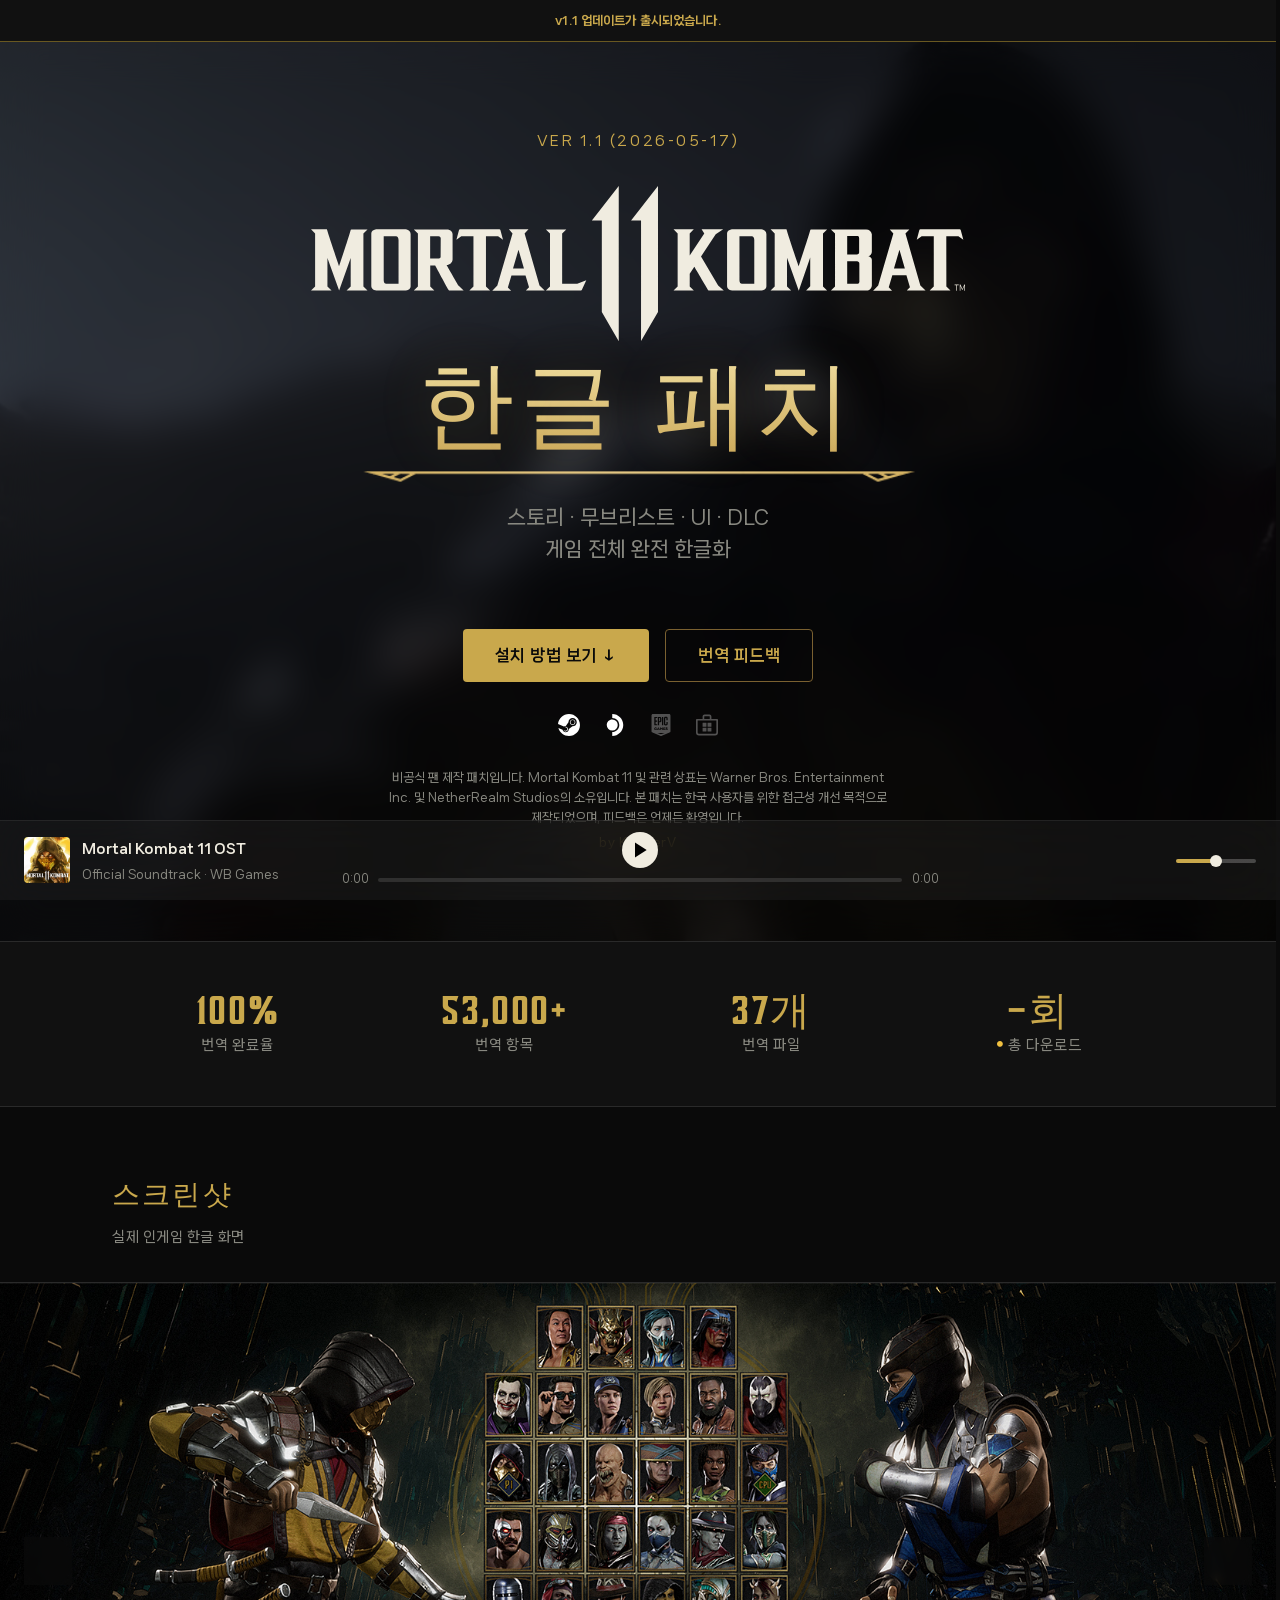
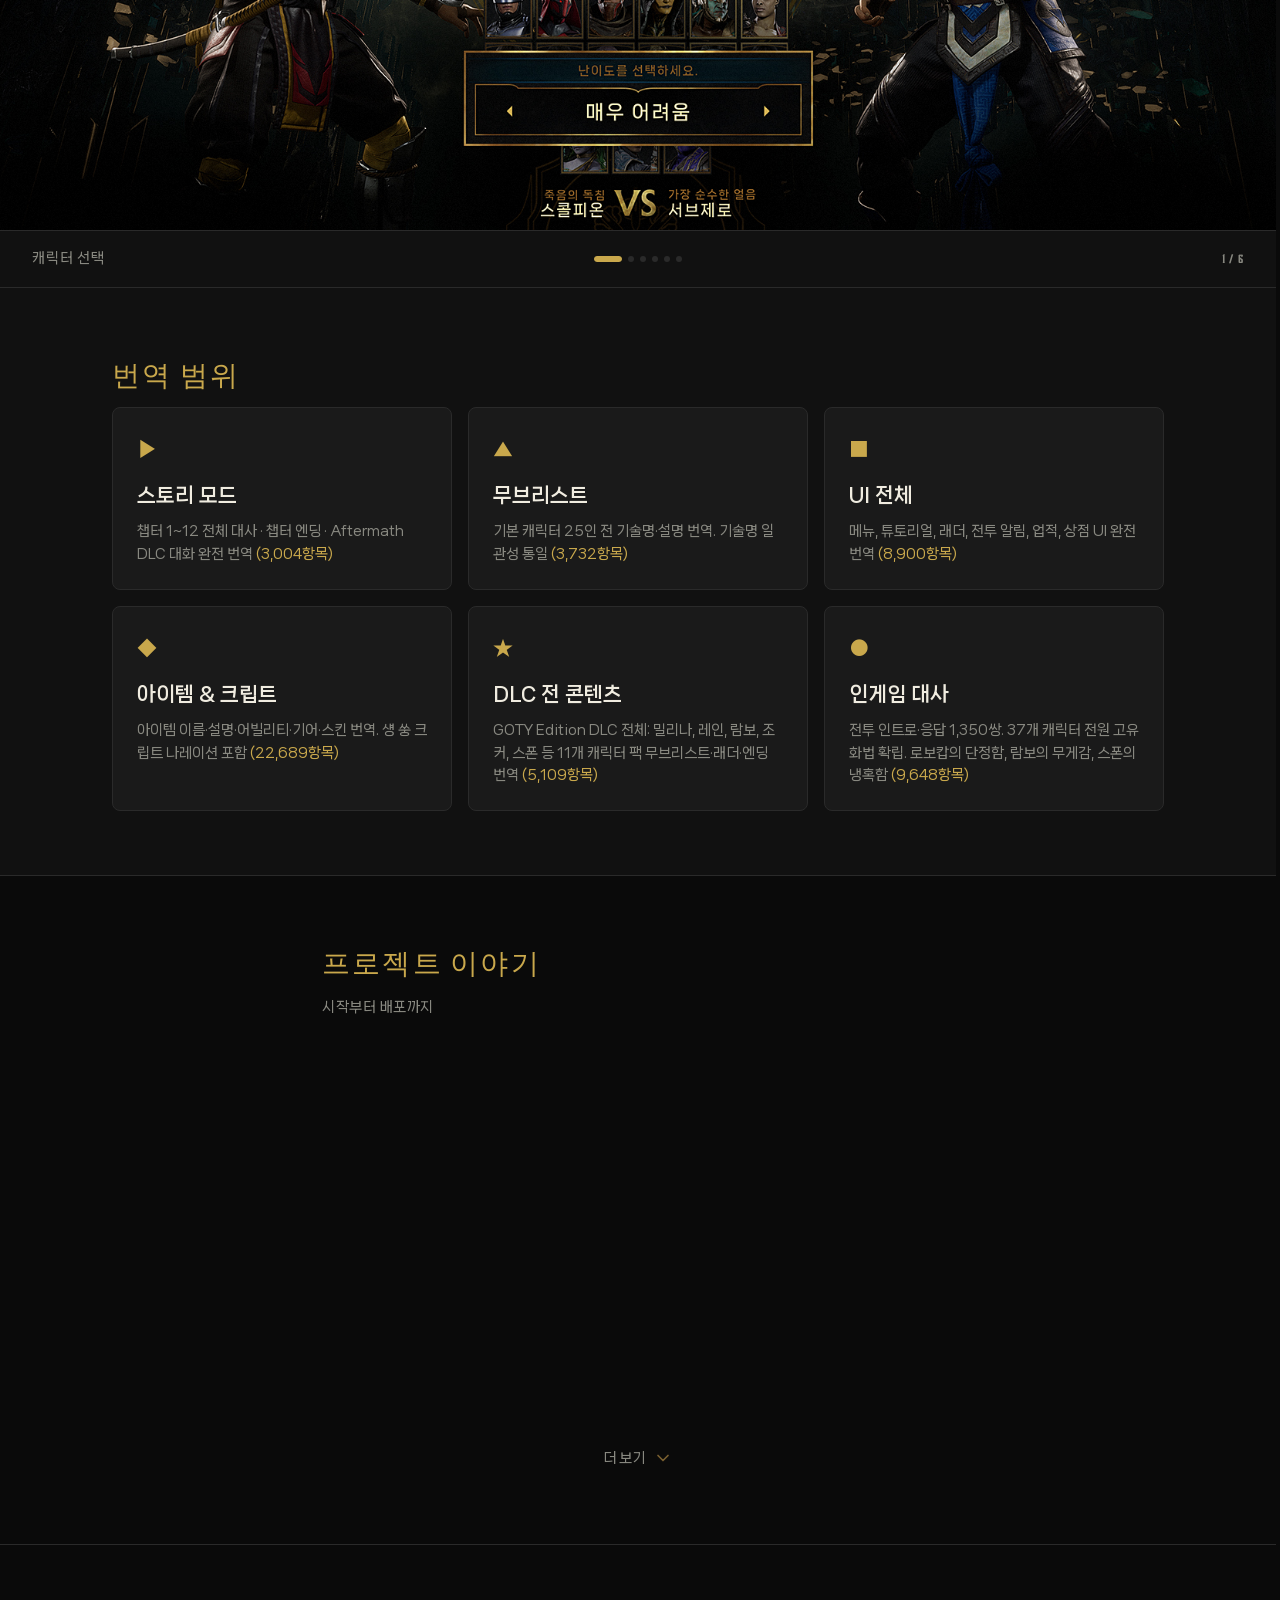
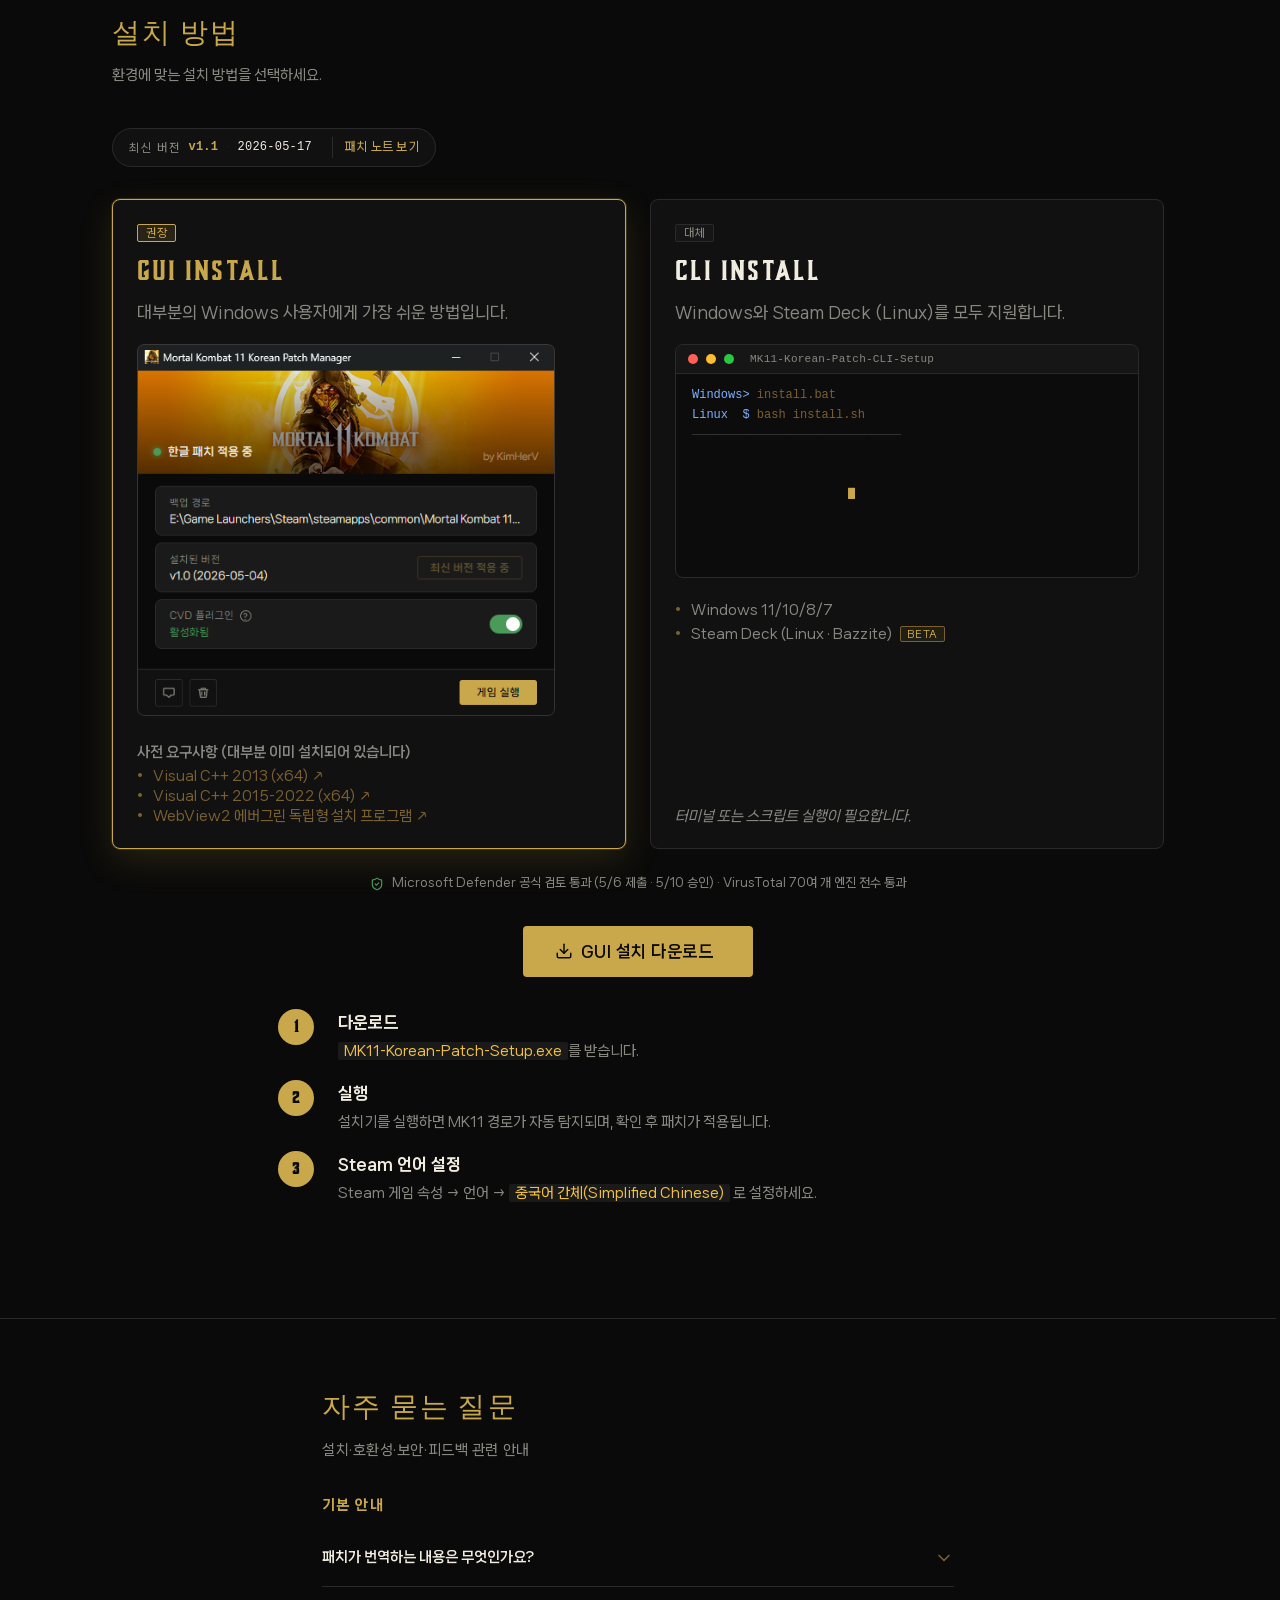
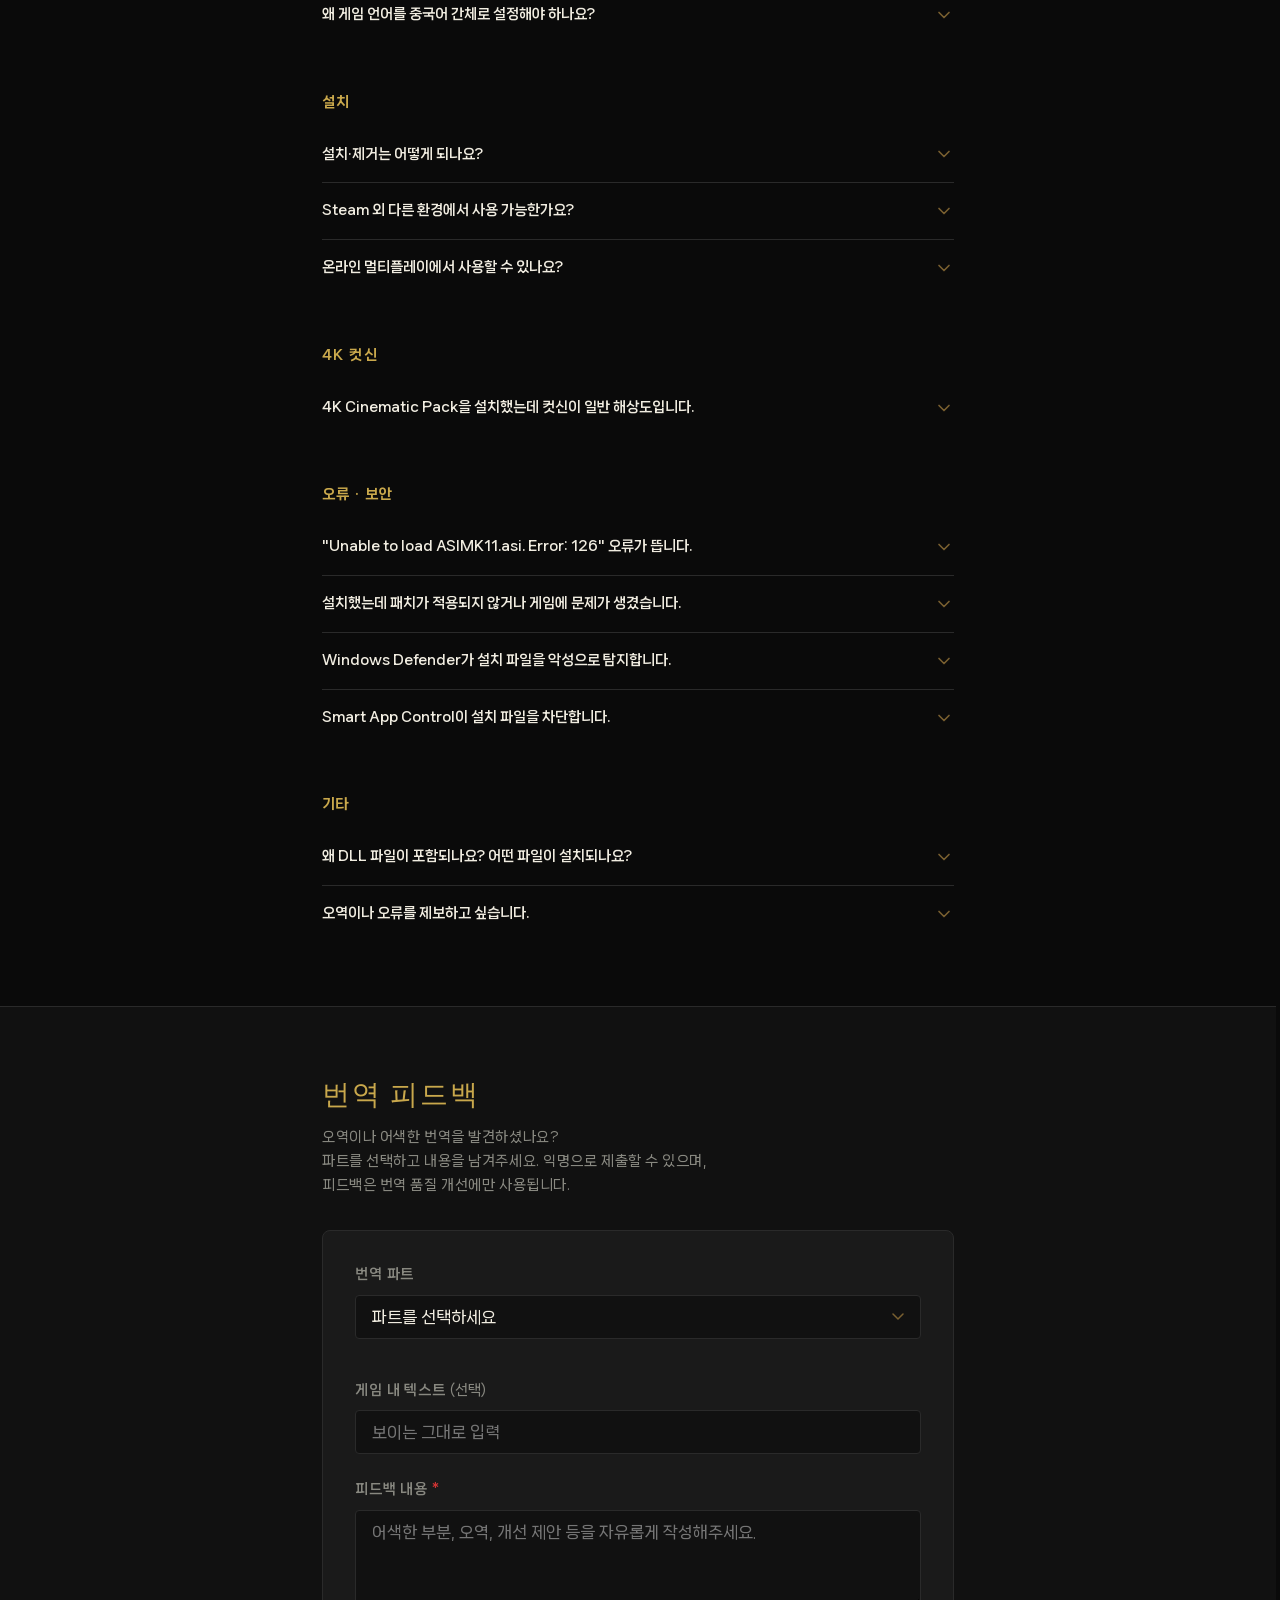
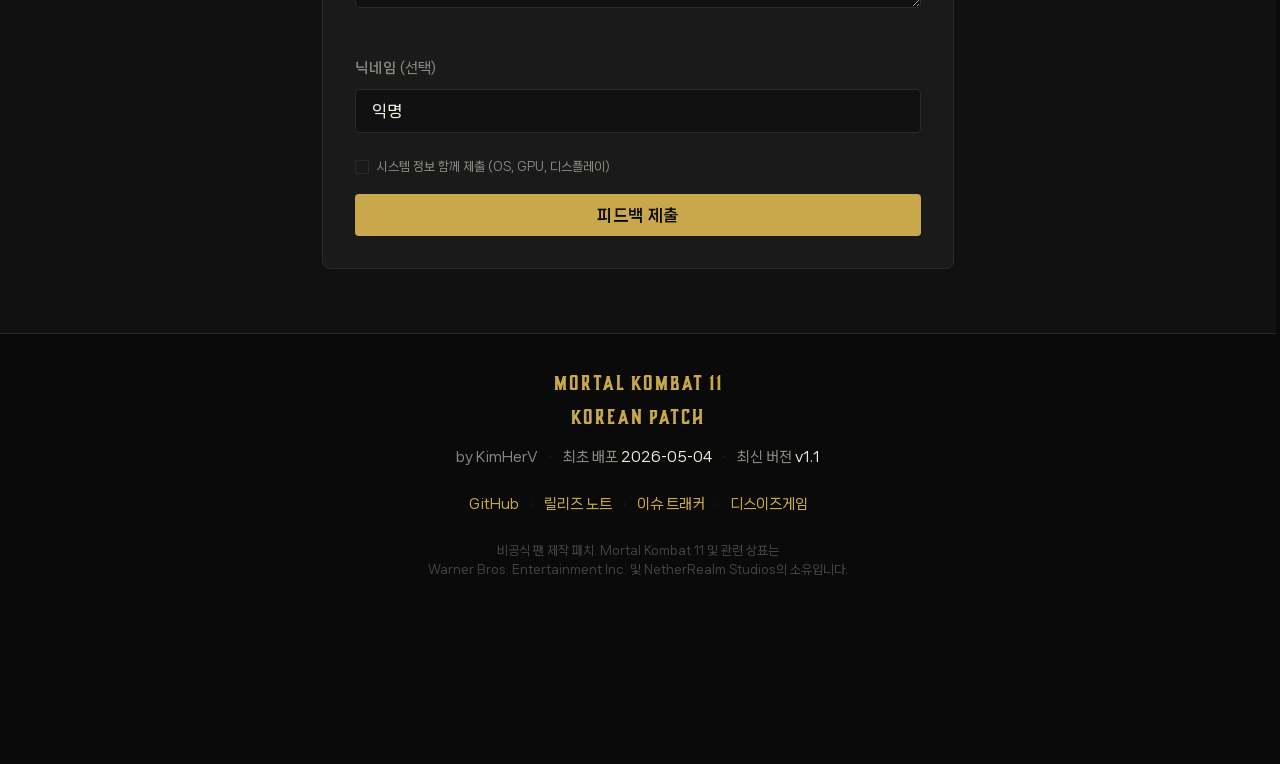
==== landing/index.html @ bb4fa581 "release: v1.1 (2026-05-17)" ====
<!DOCTYPE html>
<html lang="ko">
<head>
  <meta charset="UTF-8" />
  <meta name="viewport" content="width=device-width, initial-scale=1.0" />
  <title>모탈컴뱃 11 한글 패치 · MK11 Korean Patch</title>
  <meta name="description" content="모탈컴뱃 11 비공식 팬 제작 한글 패치. 스토리, 무브리스트, UI, DLC, 인게임 다이얼로그까지 게임 전체 한글화. 2,000건+ 다운로드. Steam 버전 무료 지원." />
  <meta name="keywords" content="모탈컴뱃 11 한글패치, MK11 한글패치, MK11 한국어, 모탈컴뱃 11 한글, Mortal Kombat 11 한글화, MK11 번역, 모탈컴뱃 11 한국어 패치" />

  <link rel="canonical" href="https://mk11-korean-patch.pages.dev/" />
  <link rel="icon" type="image/png" href="assets/favicon.png" />
  <link rel="apple-touch-icon" href="assets/favicon.png" />

  <meta property="og:type" content="website" />
  <meta property="og:url" content="https://mk11-korean-patch.pages.dev/" />
  <meta property="og:title" content="모탈컴뱃 11 한글 패치 · MK11 Korean Patch" />
  <meta property="og:description" content="비공식 팬 제작 한글 패치 · 스토리 · 무브리스트 · UI · DLC · 인게임 다이얼로그 완전 한글화 · 무료" />
  <meta property="og:image" content="https://mk11-korean-patch.pages.dev/assets/og_image.jpg" />
  <meta property="og:image:width" content="1200" />
  <meta property="og:image:height" content="630" />
  <meta property="og:locale" content="ko_KR" />
  <meta property="og:site_name" content="모탈컴뱃 11 한글 패치" />

  <meta name="twitter:card" content="summary_large_image" />
  <meta name="twitter:title" content="모탈컴뱃 11 한글 패치 · MK11 Korean Patch" />
  <meta name="twitter:description" content="비공식 팬 제작 한글 패치 · 게임 전체 한글화 · 무료 다운로드" />
  <meta name="twitter:image" content="https://mk11-korean-patch.pages.dev/assets/og_image.jpg" />

  <script type="application/ld+json">
  {
    "@context": "https://schema.org",
    "@type": "SoftwareApplication",
    "name": "모탈컴뱃 11 한글 패치",
    "alternateName": ["Mortal Kombat 11 Korean Patch", "MK11 한글 패치", "MK11 Korean Patch"],
    "description": "모탈컴뱃 11 비공식 팬 제작 한글 패치. 스토리, 무브리스트, UI, DLC, 인게임 다이얼로그까지 게임 전체 한글화.",
    "applicationCategory": "GameApplication",
    "applicationSubCategory": "Localization Patch",
    "operatingSystem": "Windows 10, Windows 11",
    "softwareVersion": "1.0",
    "datePublished": "2026-05-04",
    "inLanguage": "ko-KR",
    "isAccessibleForFree": true,
    "url": "https://mk11-korean-patch.pages.dev/",
    "downloadUrl": "https://github.com/KimHerV/mk11-korean-patch/releases/latest",
    "image": "https://mk11-korean-patch.pages.dev/assets/og_image.jpg",
    "author": {
      "@type": "Person",
      "name": "KimHerV",
      "url": "https://github.com/KimHerV"
    },
    "offers": {
      "@type": "Offer",
      "price": "0",
      "priceCurrency": "USD"
    },
    "license": "https://github.com/KimHerV/mk11-korean-patch",
    "sameAs": "https://github.com/KimHerV/mk11-korean-patch"
  }
  </script>

  <link rel="stylesheet" href="style.css" />
  <link rel="stylesheet" href="animations.css" />
  <script src="data/banner.js"></script>
  <script>
  (function () {
    var cfg = window.MK11_BANNER;
    if (!cfg || !cfg.active) return;
    var KEY = 'mk11-banner-' + cfg.id;
    try { if (localStorage.getItem(KEY) === 'dismissed') return; } catch (_) {}

    // Apply layout class before first paint so lang-toggle renders in correct position.
    document.documentElement.classList.add('has-banner');

    // Wire up banner after DOM is ready.
    document.addEventListener('DOMContentLoaded', function () {
      var banner      = document.getElementById('site-banner');
      var textEl      = document.getElementById('site-banner-text');
      var textMobile  = document.getElementById('site-banner-text-mobile');
      var ctaEl       = document.getElementById('site-banner-cta');
      var bodyBtn     = document.getElementById('site-banner-body');
      if (!banner || !textEl) return;

      function currentLang() {
        try { return localStorage.getItem('mk11_lang') || 'kr'; } catch(_) { return 'kr'; }
      }
      function setText() {
        var lang = currentLang();
        var isEn = lang === 'en';
        textEl.textContent     = isEn ? (cfg.en        || cfg.kr)        : (cfg.kr        || cfg.en);
        if (textMobile) textMobile.textContent = isEn ? (cfg.en_mobile  || cfg.en) : (cfg.kr_mobile  || cfg.kr);
        if (ctaEl) {
          var ctaText = isEn ? (cfg.cta_en || cfg.cta_kr) : (cfg.cta_kr || cfg.cta_en);
          ctaEl.textContent = ctaText;
          ctaEl.style.display = ctaText ? '' : 'none';
        }
      }
      setText();
      banner.hidden = false;

      var ltBtn = document.getElementById('lang-toggle-btn');
      if (ltBtn) ltBtn.addEventListener('click', setText);

      if (bodyBtn) {
        bodyBtn.addEventListener('click', function () {
          if (cfg.href) {
            // In-page anchor (#section): smooth scroll.
            // Otherwise (absolute path or external URL): navigate.
            //   - new_tab: true OR external URL  -> open in new tab
            //   - new_tab: false / omitted, internal path -> same window
            if (cfg.href.charAt(0) === '#') {
              var target = document.querySelector(cfg.href);
              if (target) target.scrollIntoView({ behavior: 'smooth' });
            } else {
              var isExternal = /^https?:\/\//i.test(cfg.href);
              if (cfg.new_tab === true || isExternal) {
                window.open(cfg.href, '_blank', 'noopener,noreferrer');
              } else {
                window.location.href = cfg.href;
              }
              return; // navigation is final; skip channel handling below
            }
          }
          if (cfg.channel) {
            setTimeout(function () {
              var card = document.querySelector('.install-card[data-channel="' + cfg.channel + '"]');
              if (!card) return;
              card.click();
              card.scrollIntoView({ behavior: 'smooth', block: 'nearest', inline: 'start' });
            }, 450);
          }
        });
      }

    });
  }());
  </script>
  <script src="content.js"></script>
  <script src="lucide.min.js"></script>
  <!-- Cloudflare Web Analytics -->
  <script defer src='https://static.cloudflareinsights.com/beacon.min.js' data-cf-beacon='{"token": "a09a14b2b63a4624a68b36b876727ebf"}'></script>
  <!-- End Cloudflare Web Analytics -->
</head>
<body>

  <!-- ── ANNOUNCEMENT BANNER ──────────────────────────────────── -->
  <div id="site-banner" class="site-banner" role="status" hidden>
    <button type="button" class="site-banner-body" id="site-banner-body">
      <span id="site-banner-text" class="site-banner-text-desktop"></span>
      <span id="site-banner-text-mobile" class="site-banner-text-mobile"></span>
      <span id="site-banner-cta" class="site-banner-cta"></span>
    </button>
  </div>

  <!-- ── Language toggle ──────────────────────────────────────── -->
  <button class="lang-toggle" id="lang-toggle-btn" aria-label="언어 변경">
    <i data-lucide="globe" aria-hidden="true"></i>
    <span id="lang-label">KR</span>
  </button>

  <!-- ── HERO ─────────────────────────────────────────────── -->
  <header class="hero">
    <video class="hero-video" autoplay loop muted playsinline preload="auto"
           poster="assets/hero-poster.jpg">
      <source src="assets/hero.mp4" type="video/mp4" />
    </video>

    <div class="hero-inner">
      <p class="hero-eyebrow" data-i18n="hero.eyebrow"></p>
      <h1 class="hero-title">
        <svg class="hero-logo" xmlns="http://www.w3.org/2000/svg" viewBox="0 0 1173.68 278.52" aria-label="MORTAL KOMBAT 11" role="img" focusable="false">
          <path d="M552.33,278.52l-30.38-52.32V61.91h-17.88L552.33,0V278.52z M622.75,0l-48.3,61.91h17.88v216.47l30.42-52.17
            L622.75,0z M494.07,168.94L486,186.86c-0.26,0.54-0.8,0.89-1.4,0.88h-63.01l7.37-7.37V85.28l-7.37-7.37h36.54l-7.37,7.37v90.15
            h27.14L494.07,168.94z M419.52,187.75h-33.88l0,0l5.68-5.97l-6.3-21.35h-25.26l-6.45,21.53l5.9,5.9h-33.88l9.11-9.07l27.21-93.62
            l-6.45-7.37h35.14l-6.97,7.37l26.77,93.51l9.29,9.03L419.52,187.75z M382.21,148.26l-9.81-33.96l-9.84,33.81L382.21,148.26z
            M314.03,89.97h21.75l8.81,6.38l-4.54-16.89c-0.21-0.96-1.05-1.65-2.03-1.66h-70.46c-0.98,0.01-1.82,0.7-2.03,1.66l-4.54,16.89
            l8.81-6.38h21.75v90.3l-7.37,7.37h37.2l-7.37-7.37V89.97z M264.66,178.79l9.29,8.96h-26.22c-3.69-5.75-24.85-45.17-24.85-45.17H214
            c0,0,0,37.53,0,37.79l7.37,7.37H184.5l7.37-7.37c0-0.26,0-95.13,0-95.13l-7.37-7.37h58.55c8.74,0,11.06,4.87,11.06,8.78v45.09
            c-0.41,5.63-5.12,9.97-10.77,9.92C243.68,142.43,264.66,178.79,264.66,178.79z M232.8,93.69c-0.09-2.14-1.89-3.8-4.02-3.71
            c-0.11,0-0.22,0.01-0.33,0.03l-14.6-0.04v40.15h15.41c3.02,0,3.39-1.66,3.39-2.95L232.8,93.69z M178.82,86.57v92.99
            c0,4.57-2.62,8.19-11.98,8.19H119.5c-6.01,0-11.28-2.99-11.28-8.22V86.57c0-4.5,1.99-8.78,11.87-8.78h47.31
            C173.99,77.8,178.82,80.67,178.82,86.57z M157.11,175.43V96.86c0-4.65-1.92-6.89-4.5-6.89h-22.12v79.01c0,4.09,2.06,6.45,4.42,6.45
            H157.11z M101.43,187.67L101.43,187.67l-7.37-7.37c0-0.26,0-92.18,0-95.05l0,0l7.37-7.37H72.45c-0.51,0-0.95,0.35-1.07,0.85
            c-1.84,7.6-20.87,65.45-20.87,65.45S30.75,86.06,28.8,78.42c-0.12-0.41-0.49-0.7-0.92-0.7H0l7.37,7.37l0,0c0,5.49,0,94.91,0,95.2
            L0,187.67h36.87l-7.37-7.37c0-0.33,0-51.25,0-51.25l20.98,58.63l20.76-58.63c0,0,0,51.07,0,51.32l-7.37,7.37h37.57V187.67z
            M1140.2,89.97h21.75l8.81,6.38l-4.54-16.89c-0.21-0.96-1.05-1.65-2.03-1.66h-70.46c-0.98,0.01-1.82,0.7-2.03,1.66l-4.54,16.89
            l8.81-6.38h21.75v90.3l-7.37,7.37h37.35l-7.37-7.37L1140.2,89.97z M1103.11,187.71h-33.85l5.68-5.97l-6.3-21.39h-25.29l-6.42,21.53
            l5.9,5.9h-34l9.11-9.07l27.21-93.47l-6.42-7.37h35.14l-6.97,7.37l26.77,93.47l9.29,9.03L1103.11,187.71z M1065.8,148.22l-9.7-33.92
            l-9.84,33.81L1065.8,148.22z M1000.31,126.1c1.59,0,6.3,2.4,6.3,6.3v45.35c0.13,5.39-4.14,9.87-9.54,10
            c-0.21,0-0.43,0-0.64-0.01h-63.31l7.37-7.37V85.28l0,0l-7.37-7.37h63.34c4.98,0.04,9.22,3.62,10.1,8.52v32.04
            c-0.31,3.63-2.79,6.71-6.27,7.78V126.1z M980.11,89.82h-17.77V123h17.22c2.13,0.19,4.01-1.39,4.19-3.52
            c0-0.06,0.01-0.11,0.01-0.17v-25.4c0.04-2.84-1.18-3.95-3.65-3.95L980.11,89.82z M984.13,139.11c-0.05-2.28-1.94-4.09-4.22-4.04
            c-0.12,0-0.24,0.01-0.36,0.02h-17.22v40.34h18.18c2.04,0,3.69-1.65,3.69-3.69L984.13,139.11z M926.28,187.75L926.28,187.75
            l-7.37-7.37c0,0,0-92.18,0-95.09l0,0l7.37-7.37h-28.94c-0.51-0.02-0.97,0.32-1.11,0.81c-1.81,7.6-20.87,65.45-20.87,65.45
            s-19.95-58.04-21.72-65.67c-0.13-0.42-0.52-0.7-0.96-0.7h-27.84l7.37,7.37l0,0l0,0l0,0c0,5.35,0,95.05,0,95.05l-7.37,7.37h36.87
            l-7.37-7.37v-51.62l21.09,59.25l20.54-59.36v51.62l-7.37,7.37h37.72L926.28,187.75z M817.32,86.57v92.99
            c0,4.57-2.62,8.19-11.98,8.19H758c-6.01,0-11.28-2.99-11.28-8.22V86.57c0-4.5,1.95-8.78,11.87-8.78h47.27
            C812.45,77.8,817.32,80.67,817.32,86.57z M795.57,175.43V96.86c0-4.65-1.88-6.89-4.46-6.89h-22.12v79.01
            c0,4.09,2.06,6.45,4.42,6.45H795.57z M726.36,86.57l13.46-8.78h-38.83l4.83,7.37l-26.14,39.67V85.17l7.37-7.37h-36.39l7.37,7.37
            v95.13l-7.37,7.37h36.43l-7.37-7.37v-22.97l8.26-12.5c0,0,21.46,36.21,25.37,42.92h27.51l-10.14-9.07L700,126.65L726.36,86.57z
            M1155.06,177.98h3.13v9.81h1.18v-9.81h3.13v-1h-7.37L1155.06,177.98z M1169.22,184.65l-3.69-7.74h-1.14v11.06h1.14v-8.44
            l3.02,6.56h1l2.99-6.56v8.26h1.14v-10.8h-1.14L1169.22,184.65z"/>
        </svg>
        <span class="hero-title-kr" data-i18n="hero.title_kr"></span>
      </h1>
      <img class="hero-divider" src="assets/img_hud_arrow.png" alt="" aria-hidden="true" />
      <p class="hero-subtitle" data-i18n="hero.subtitle"></p>
      <div class="hero-actions">
        <a href="#install" class="btn btn-primary btn-lg">
          <span data-i18n="hero.btn_download"></span>
        </a>
        <a href="#feedback" class="btn btn-secondary btn-lg" data-i18n="hero.btn_feedback"></a>
      </div>
      <div class="hero-platforms">
        <img class="platform-icon active" src="assets/icons/steam.svg"           alt="Steam"          data-i18n-title="hero.platform_steam" />
        <img class="platform-icon active" src="assets/icons/steam-deck.svg"      alt="Steam Deck"     data-i18n-title="hero.platform_steamdeck" />
        <img class="platform-icon"        src="assets/icons/epic-games.svg"      alt="Epic Games"     data-i18n-title="hero.platform_epic" />
        <img class="platform-icon"        src="assets/icons/microsoft-store.svg" alt="Microsoft Store" data-i18n-title="hero.platform_msstore" />
      </div>
      <p class="hero-legal" data-i18n="hero.legal"></p>
      <p class="hero-credit" data-i18n="hero.credit"></p>
    </div>
  </header>

  <!-- ── STATS ─────────────────────────────────────────────── -->
  <section class="stats">
    <div class="container stats-grid">
      <div class="stat-item">
        <span class="stat-number" data-i18n="stats.s1_num"></span>
        <span class="stat-label" data-i18n="stats.s1_label"></span>
      </div>
      <div class="stat-item">
        <span class="stat-number" data-i18n="stats.s2_num"></span>
        <span class="stat-label" data-i18n="stats.s2_label"></span>
      </div>
      <div class="stat-item">
        <span class="stat-number" data-i18n="stats.s3_num"></span>
        <span class="stat-label" data-i18n="stats.s3_label"></span>
      </div>
      <div class="stat-item stat-item--live" id="stat-live">
        <span class="stat-number"><span id="total-downloads">—</span><span data-i18n="stats.count_suffix"></span></span>
        <span class="stat-label" data-i18n="stats.s4_label"></span>
      </div>
    </div>
  </section>

  <!-- ── SCREENSHOTS ──────────────────────────────────────── -->
  <section class="section carousel-section" id="screenshots">
    <div class="container">
      <h2 class="section-title" data-i18n="screenshots.heading"></h2>
      <p class="section-sub" data-i18n="screenshots.sub"></p>
    </div>

    <div class="carousel" role="region" aria-label="Screenshot carousel">
      <div class="carousel-viewport">
        <div class="carousel-track" id="carousel-track">

          <figure class="carousel-slide" data-i18n-label="screenshots.slide1_label">
            <img src="assets/screenshot-charselect.jpg" alt="Character select screen in Korean" loading="lazy" />
          </figure>

          <figure class="carousel-slide" data-i18n-label="screenshots.slide2_label">
            <img src="assets/screenshot-story.jpg" alt="Story mode with Korean subtitles" loading="lazy" />
          </figure>

          <figure class="carousel-slide" data-i18n-label="screenshots.slide3_label">
            <img src="assets/screenshot-dialogue.jpg" alt="Battle dialogue in Korean" loading="lazy" />
          </figure>

          <figure class="carousel-slide" data-i18n-label="screenshots.slide4_label">
            <img src="assets/screenshot-movelist.jpg" alt="Movelist in Korean" loading="lazy" />
          </figure>

          <figure class="carousel-slide" data-i18n-label="screenshots.slide5_label">
            <img src="assets/screenshot-tutorial.jpg" alt="Tutorial with Korean text" loading="lazy" />
          </figure>

          <figure class="carousel-slide" data-i18n-label="screenshots.slide6_label">
            <img src="assets/screenshot-items.jpg" alt="Customization items in Korean" loading="lazy" />
          </figure>

        </div>
      </div>

      <button class="carousel-arrow carousel-arrow--prev" id="carousel-prev" aria-label="Previous">&#8249;</button>
      <button class="carousel-arrow carousel-arrow--next" id="carousel-next" aria-label="Next">&#8250;</button>

      <div class="carousel-footer">
        <span class="carousel-caption" id="carousel-caption"></span>
        <div class="carousel-dots" id="carousel-dots"></div>
        <span class="carousel-counter" id="carousel-counter"></span>
      </div>
    </div>
  </section>

  <!-- ── FEATURES ─────────────────────────────────────────── -->
  <section class="section section-dark" id="features">
    <div class="container">
      <h2 class="section-title" data-i18n="features.heading"></h2>
      <div class="features-grid">
        <div class="feature-card">
          <span class="feature-icon">&#9654;</span>
          <h3 data-i18n="features.card1_title"></h3>
          <p data-i18n="features.card1_desc"></p>
        </div>
        <div class="feature-card">
          <span class="feature-icon">&#9650;</span>
          <h3 data-i18n="features.card2_title"></h3>
          <p data-i18n="features.card2_desc"></p>
        </div>
        <div class="feature-card">
          <span class="feature-icon">&#9632;</span>
          <h3 data-i18n="features.card3_title"></h3>
          <p data-i18n="features.card3_desc"></p>
        </div>
        <div class="feature-card">
          <span class="feature-icon">&#9670;</span>
          <h3 data-i18n="features.card4_title"></h3>
          <p data-i18n="features.card4_desc"></p>
        </div>
        <div class="feature-card">
          <span class="feature-icon">&#9733;</span>
          <h3 data-i18n="features.card5_title"></h3>
          <p data-i18n="features.card5_desc"></p>
        </div>
        <div class="feature-card">
          <span class="feature-icon">&#9679;</span>
          <h3 data-i18n="features.card6_title"></h3>
          <p data-i18n="features.card6_desc"></p>
        </div>
      </div>
    </div>
  </section>

  <!-- ENGINE VISUALIZER: disabled temporarily
  <section class="section section-dark" id="engine">
    <div class="container">
      <div class="engine-heading-row">
        <h2 class="section-title" data-i18n="engine.heading"></h2>
        <span class="engine-wip-badge" data-i18n="engine.wip"></span>
      </div>
      <p class="section-sub" data-i18n="engine.sub"></p>

      <div class="engine-filter-bar" id="engine-filter-bar"></div>

      <div class="engine-layout">
        <div class="engine-graph-wrap">
          <svg id="engine-svg"></svg>
          <div class="engine-panel" id="engine-panel" hidden>
            <div id="engine-panel-inner"></div>
          </div>
        </div>
      </div>
    </div>
  </section>
  -->

  <!-- ── ABOUT ───────────────────────────────────────────── -->
  <section class="section" id="about">
    <div class="container container-narrow">
      <h2 class="section-title" data-i18n="about.heading"></h2>
      <p class="section-sub" data-i18n="about.sub"></p>

      <div class="about-collapse" id="about-collapse">
        <div class="about-timeline">

          <div class="about-entry">
            <div class="about-marker"></div>
            <div class="about-body">
              <span class="about-date" data-i18n="about.e0_date"></span>
              <h3 data-i18n="about.e0_title"></h3>
              <p data-i18n="about.e0_body"></p>
            </div>
          </div>

          <div class="about-entry">
            <div class="about-marker"></div>
            <div class="about-body">
              <span class="about-date" data-i18n="about.e1_date"></span>
              <h3 data-i18n="about.e1_title"></h3>
              <p data-i18n="about.e1_body"></p>
            </div>
          </div>

          <div class="about-entry">
            <div class="about-marker"></div>
            <div class="about-body">
              <span class="about-date" data-i18n="about.e2_date"></span>
              <h3 data-i18n="about.e2_title"></h3>
              <p data-i18n="about.e2_body"></p>
            </div>
          </div>

          <div class="about-entry">
            <div class="about-marker about-marker--gold"></div>
            <div class="about-body">
              <span class="about-date" data-i18n="about.e3_date"></span>
              <h3 data-i18n="about.e3_title"></h3>
              <p data-i18n="about.e3_body"></p>
            </div>
          </div>

          <div class="about-entry">
            <div class="about-marker about-marker--gold"></div>
            <div class="about-body">
              <span class="about-date" data-i18n="about.e4_date"></span>
              <h3 data-i18n="about.e4_title"></h3>
              <p data-i18n="about.e4_body"></p>
            </div>
          </div>

          <div class="about-entry">
            <div class="about-marker"></div>
            <div class="about-body">
              <span class="about-date" data-i18n="about.e5_date"></span>
              <h3 data-i18n="about.e5_title"></h3>
              <p data-i18n="about.e5_body"></p>
            </div>
          </div>

          <div class="about-entry">
            <div class="about-marker"></div>
            <div class="about-body">
              <span class="about-date" data-i18n="about.e6_date"></span>
              <h3 data-i18n="about.e6_title"></h3>
              <p data-i18n="about.e6_body"></p>
            </div>
          </div>

          <div class="about-entry">
            <div class="about-marker about-marker--gold"></div>
            <div class="about-body">
              <span class="about-date" data-i18n="about.e7_date"></span>
              <h3 data-i18n="about.e7_title"></h3>
              <p data-i18n="about.e7_body"></p>
            </div>
          </div>

        </div>
        <div class="about-gradient" id="about-gradient"></div>
      </div>

      <button class="about-toggle disclosure-toggle" id="about-toggle" type="button">
        <span id="about-toggle-more" data-i18n="about.toggle_more"></span>
        <span id="about-toggle-less" data-i18n="about.toggle_less" hidden></span>
        <i data-lucide="chevron-down" aria-hidden="true"></i>
      </button>

    </div>
  </section>

  <!-- ── INSTALL ──────────────────────────────────────────── -->
  <section class="section" id="install">
    <div class="container">
      <h2 class="section-title" data-i18n="install.heading"></h2>
      <p class="section-subtitle" data-i18n="install.subheading"></p>

      <!-- Latest version stat chip (auto-synced by update_version_refs.py) -->
      <div class="install-latest-chip">
        <span class="install-latest-chip-label" data-i18n="install.latest_label"></span>
        <span class="install-latest-chip-version">v1.1</span>
        <span class="install-latest-chip-sep">·</span>
        <span class="install-latest-chip-date">2026-05-17</span>
        <a class="install-latest-chip-link" href="changelog.html" target="_blank" rel="noopener" data-i18n="install.latest_view"></a>
      </div>

      <!-- Channel cards: GUI (recommended) ↔ CLI (alternative) -->
      <div class="install-cards" role="radiogroup" aria-label="Install method">
        <button type="button" class="install-card is-recommended is-selected"
                data-channel="gui" role="radio" aria-checked="true">
          <span class="card-badge card-badge-gold" data-i18n="install.badge_recommended"></span>
          <h3 class="card-title" data-i18n="install.card_gui_title"></h3>
          <p class="card-tagline" data-i18n="install.card_gui_tagline"></p>
          <figure class="card-screenshot">
            <img src="assets/screenshot-installer.png"
                 alt=""
                 loading="lazy" decoding="async"
                 onerror="this.closest('.card-screenshot').classList.add('is-missing'); this.remove();" />
            <div class="card-screenshot-placeholder" aria-hidden="true">
              <i data-lucide="monitor" aria-hidden="true"></i>
              <span data-i18n="install.card_gui_caption_placeholder"></span>
            </div>
          </figure>
          <div class="card-prereq">
            <p class="card-prereq-heading" data-i18n="install.prereq_heading"></p>
            <ul class="card-prereq-list">
              <li><a href="https://aka.ms/highdpimfc2013x64enu" target="_blank" rel="noopener" data-i18n="install.prereq_vc2013_name"></a></li>
              <li><a href="https://aka.ms/vs/17/release/vc_redist.x64.exe" target="_blank" rel="noopener" data-i18n="install.prereq_vc2022_name"></a></li>
              <li><a href="https://go.microsoft.com/fwlink/p/?LinkId=2124703" target="_blank" rel="noopener" data-i18n="install.prereq_webview2_name"></a></li>
            </ul>
          </div>
        </button>

        <button type="button" class="install-card"
                data-channel="cli" role="radio" aria-checked="false">
          <span class="card-badge card-badge-muted" data-i18n="install.badge_alternative"></span>
          <h3 class="card-title" data-i18n="install.card_cli_title"></h3>
          <p class="card-tagline" data-i18n="install.card_cli_tagline"></p>
          <div class="card-cli-viewer" aria-hidden="true">
            <div class="card-cli-viewer-bar">
              <span class="card-cli-viewer-dot card-cli-viewer-dot--r"></span>
              <span class="card-cli-viewer-dot card-cli-viewer-dot--y"></span>
              <span class="card-cli-viewer-dot card-cli-viewer-dot--g"></span>
              <span class="card-cli-viewer-title">MK11-Korean-Patch-CLI-Setup</span>
            </div>
            <pre class="card-cli-viewer-body"><span class="cli-line cli-line--prompt"><span class="cli-os">Windows&gt;</span> install.bat</span>
<span class="cli-line cli-line--prompt"><span class="cli-os">Linux  $</span> bash install.sh</span>
<span class="cli-line cli-line--sep">─────────────────────────────</span>
<span class="cli-line cli-anim cli-anim--l1" data-i18n="install.cli_preview_l1"></span>
<span class="cli-line cli-anim cli-anim--l2" data-i18n="install.cli_preview_l2"></span>
<span class="cli-line cli-anim cli-anim--l3 cli-line--prompt" data-i18n="install.cli_preview_l3"></span><span class="cli-swap"><span class="cli-cursor-life"><span class="cli-cursor">▋</span></span><span class="cli-anim cli-anim--typed">Y</span></span>
<span class="cli-line cli-anim cli-anim--l4" data-i18n="install.cli_preview_l4"></span>
<span class="cli-line cli-anim cli-anim--l5" data-i18n="install.cli_preview_l5"></span>
<span class="cli-line cli-anim cli-anim--l6 cli-line--success" data-i18n="install.cli_preview_l6"></span></pre>
          </div>
          <div class="card-cli-platforms">
            <span class="card-cli-platform"><span data-i18n="install.cli_platform_windows"></span></span>
            <span class="card-cli-platform"><span data-i18n="install.cli_platform_unix"></span><span class="beta-badge" data-i18n="install.beta_label"></span></span>
          </div>
          <p class="card-fallback-note" data-i18n="install.card_cli_fallback"></p>
        </button>
      </div>

      <!-- Trust strip: demoted under cards as decision-support -->
      <div class="install-trust-strip install-trust-strip--secondary">
        <i data-lucide="shield-check" aria-hidden="true"></i>
        <span data-i18n="install.trust_strip"></span>
      </div>

      <!-- Action zone: CTA + 3-step quick start (text swaps per channel) -->
      <div class="install-action" data-active-channel="gui">
        <a id="download-btn" class="btn btn-primary btn-lg install-cta"
           href="https://github.com/KimHerV/mk11-korean-patch/releases/latest"
           target="_blank" rel="noopener">
          <i data-lucide="download" aria-hidden="true"></i>
          <span class="install-cta-label" data-i18n="install.btn_download"></span>
          <span id="download-version"></span>
        </a>

        <ol class="install-steps install-steps--compact">
          <li>
            <span class="step-num">1</span>
            <div>
              <strong data-i18n="install.step1_title"></strong>
              <p data-channel-text data-i18n="install.step1_desc"></p>
            </div>
          </li>
          <li>
            <span class="step-num">2</span>
            <div>
              <strong data-i18n="install.step2_title"></strong>
              <p data-channel-text data-i18n="install.step2_desc"></p>
            </div>
          </li>
          <li>
            <span class="step-num">3</span>
            <div>
              <strong data-i18n="install.step3_title"></strong>
              <p data-i18n="install.step3_desc"></p>
            </div>
          </li>
        </ol>

      </div>

    </div>
  </section>

  <!-- ── FAQ ────────────────────────────────────────────────── -->
  <section class="section" id="faq">
    <div class="container container-narrow">
      <h2 class="section-title" data-i18n="faq.heading"></h2>
      <p class="section-sub" data-i18n="faq.sub"></p>
      <div id="faq-list"></div>
    </div>
  </section>

  <!-- ── FEEDBACK ─────────────────────────────────────────── -->
  <section class="section section-dark" id="feedback">
    <div class="container container-narrow">
      <h2 class="section-title" data-i18n="feedback.heading"></h2>
      <p class="section-sub" data-i18n="feedback.sub"></p>

      <form id="feedback-form" class="feedback-form" novalidate>
        <div class="form-row">
          <label for="category" data-i18n="feedback.label_category"></label>
          <select id="category" name="category">

            <option value="" disabled selected data-i18n="feedback.opt_placeholder"></option>
            <option value="story"    data-i18n="feedback.opt_story"></option>
            <option value="ingame"   data-i18n="feedback.opt_ingame"></option>
            <option value="movelist" data-i18n="feedback.opt_movelist"></option>
            <option value="tutorial" data-i18n="feedback.opt_tutorial"></option>
            <option value="items"    data-i18n="feedback.opt_items"></option>
            <option value="ui"       data-i18n="feedback.opt_ui"></option>
            <option value="krypt"    data-i18n="feedback.opt_krypt"></option>
            <option value="other"    data-i18n="feedback.opt_other"></option>
          </select>
          <span class="field-error" id="error-category"></span>
        </div>

        <div class="form-row" id="subcategory-row" hidden>
          <label for="subcategory">
            <span data-i18n="feedback.label_subcategory"></span>
            <span class="label-hint" data-i18n="feedback.label_subcategory_hint"></span>
          </label>
          <select id="subcategory" name="subcategory">
            <option value="" disabled selected data-i18n="feedback.opt_sub_placeholder"></option>
          </select>
        </div>

        <div class="form-row" id="char-row" hidden>
          <label><span data-i18n="feedback.label_characters"></span> <span class="required">*</span></label>
          <div class="char-vs-row">
            <button type="button" id="char-btn-a" class="char-select-btn" aria-haspopup="dialog">
              <span id="char-btn-a-text" data-i18n="feedback.char_placeholder_a"></span>
            </button>
            <span class="char-vs-divider">VS</span>
            <button type="button" id="char-btn-b" class="char-select-btn" aria-haspopup="dialog" disabled>
              <span id="char-btn-b-text" data-i18n="feedback.char_placeholder_b"></span>
            </button>
          </div>
          <input type="hidden" id="character_a" name="character_a" />
          <input type="hidden" id="character_b" name="character_b" />
          <span class="field-error" id="error-chars"></span>
        </div>

        <div class="form-row">
          <label for="original">
            <span data-i18n="feedback.label_original"></span>
            <span class="label-hint" data-i18n="feedback.label_original_hint"></span>
          </label>
          <input type="text" id="original" name="original"
            data-i18n-placeholder="feedback.placeholder_original" />
        </div>

        <div class="form-row">
          <label for="suggestion">
            <span data-i18n="feedback.label_suggestion"></span>
            <span class="required">*</span>
          </label>
          <textarea id="suggestion" name="suggestion" rows="4"
            data-i18n-placeholder="feedback.placeholder_suggestion"></textarea>
          <span class="field-error" id="error-suggestion"></span>
        </div>
        <div class="form-row">
          <label for="nickname">
            <span data-i18n="feedback.label_nickname"></span>
            <span class="label-hint" data-i18n="feedback.label_nickname_hint"></span>
          </label>
          <input type="text" id="nickname" name="nickname"
            data-i18n-placeholder="feedback.placeholder_nickname"
            data-i18n-default="feedback.nickname_default"
            value="익명"
            maxlength="30" />
        </div>
        <!-- SCREENSHOT: disabled temporarily
        <div class="form-row">
          <label>
            <span data-i18n="feedback.label_screenshot"></span>
            <span class="label-hint" data-i18n="feedback.label_screenshot_hint"></span>
          </label>
          <div class="screenshot-area">
            <input type="file" id="screenshot" accept="image/*" style="display:none" />
            <label for="screenshot" class="btn btn-secondary" data-i18n="feedback.screenshot_btn"></label>
          </div>
          <img id="screenshot-preview" class="screenshot-preview" hidden alt="" />
          <div class="screenshot-caption" id="screenshot-caption" hidden>
            <span class="screenshot-filename" id="screenshot-filename"></span>
            <button type="button" class="screenshot-remove" id="screenshot-remove" data-i18n="feedback.screenshot_remove"></button>
          </div>
          <p class="screenshot-warn" id="screenshot-warn" hidden data-i18n="feedback.screenshot_warn"></p>
        </div>
        -->
        <div class="form-row form-row--check">
          <label class="sysinfo-label" for="include-sysinfo">
            <input type="checkbox" id="include-sysinfo" />
            <span data-i18n="feedback.sysinfo_label"></span>
          </label>
          <pre class="sysinfo-preview" id="sysinfo-preview" hidden></pre>
        </div>
        <div class="form-footer">
          <button type="submit" class="btn btn-primary btn-lg" id="submit-btn" data-i18n="feedback.btn_submit"></button>
        </div>
        <div id="form-result" class="form-result" hidden></div>
      </form>
    </div>
  </section>

  <!-- ── FOOTER ───────────────────────────────────────────── -->
  <footer class="footer">
    <div class="container">
      <p class="footer-title" data-i18n="footer.title"></p>
      <p class="footer-byline">
        <span data-i18n="footer.credit"></span>
        <span class="footer-sep">·</span>
        <span class="footer-byline-pair"><span data-i18n="footer.first_release_label"></span>&nbsp;<span class="footer-meta-value">2026-05-04</span></span>
        <span class="footer-sep">·</span>
        <span class="footer-byline-pair"><span data-i18n="footer.latest_version_label"></span>&nbsp;<span class="footer-meta-value" id="footer-version">v1.1</span></span>
      </p>
      <p class="footer-links">
        <a href="https://github.com/KimHerV/mk11-korean-patch" target="_blank" rel="noopener">GitHub</a>
        <span class="footer-sep">·</span>
        <a href="https://github.com/KimHerV/mk11-korean-patch/releases" target="_blank" rel="noopener" data-i18n="footer.release_notes"></a>
        <span class="footer-sep">·</span>
        <a href="https://github.com/KimHerV/mk11-korean-patch/issues" target="_blank" rel="noopener" data-i18n="footer.issue_tracker"></a>
        <span class="footer-sep">·</span>
        <a href="https://www.thisisgame.com/articles/422569" target="_blank" rel="noopener" data-i18n="footer.press"></a>
      </p>
      <p class="footer-legal" data-i18n="footer.legal"></p>
    </div>
  </footer>

  <!-- ── CHARACTER PICKER MODAL ───────────────────────────── -->
  <div id="char-picker" class="char-picker" role="dialog" aria-modal="true" hidden>
    <div class="char-picker-backdrop" id="char-picker-backdrop"></div>
    <div class="char-picker-panel">
      <div class="char-picker-header">
        <span class="char-picker-title" data-i18n="feedback.char_picker_title"></span>
        <button class="char-picker-close" id="char-picker-close" aria-label="닫기">&#10005;</button>
      </div>
      <div class="char-picker-status" id="char-picker-status">
        <div class="cps-slot cps-slot--a" id="cps-slot-a">
          <span class="cps-name cps-name--a" id="cps-name-a">—</span>
        </div>
        <span class="cps-vs">VS</span>
        <div class="cps-slot cps-slot--b" id="cps-slot-b">
          <span class="cps-name cps-name--b" id="cps-name-b">—</span>
        </div>
      </div>
      <div class="char-grid" id="char-grid"></div>
      <div class="char-picker-footer">
        <button type="button" id="char-picker-confirm" class="btn btn-primary" data-i18n="feedback.char_picker_confirm"></button>
      </div>
    </div>
  </div>

  <!-- ── ONLINE MODAL ─────────────────────────────────────── -->
  <div id="online-modal" class="online-modal" role="dialog" aria-modal="true" aria-labelledby="online-modal-title" hidden>
    <div class="online-modal-backdrop" id="online-modal-backdrop"></div>
    <div class="online-modal-box">
      <div class="online-modal-header">
        <h2 class="online-modal-title" id="online-modal-title" data-i18n="online.heading"></h2>
        <button class="online-modal-close" id="online-modal-close" aria-label="닫기">&#10005;</button>
      </div>
      <div class="online-modal-body">
        <p data-i18n="online.p1"></p>
        <p data-i18n="online.p2"></p>
      </div>
      <div class="online-modal-footer">
        <button type="button" class="btn btn-secondary" id="online-modal-cancel" data-i18n="online.btn_cancel"></button>
        <button type="button" class="btn btn-primary" id="online-modal-confirm" data-i18n="online.btn_confirm"></button>
      </div>
    </div>
  </div>

  <script src="data/foundation_viz.js"></script>
  <script src="data/faq.js"></script>
  <script src="d3.min.js"></script>
  <script src="script.js"></script>
  <script src="loading.js"></script>

  <!-- ── MUSIC PLAYER ──────────────────────────────────────── -->
  <div id="yt-iframe" style="position:fixed;bottom:-9999px;width:1px;height:1px;opacity:0;pointer-events:none;" aria-hidden="true"></div>

  <div id="music-player" class="music-player">

    <!-- Left: album art + track info -->
    <div class="mp-info">
      <img class="mp-thumb" src="assets/mk11_icon.png" alt="MK11" />
      <div class="mp-meta">
        <div class="mp-title-wrap">
          <span id="music-title-link" class="mp-title-link" role="button" tabindex="0" aria-label="View on YouTube">
            <span id="music-title" class="mp-title">Mortal Kombat 11 OST</span>
          </span>
        </div>
        <span class="mp-sub">Official Soundtrack · WB Games</span>
      </div>
    </div>

    <!-- Play button: direct grid child. Desktop=top center, mobile=right. -->
    <button id="music-play" class="mp-btn mp-btn--play" aria-label="Play">
      <svg viewBox="0 0 24 24" width="20" height="20" fill="currentColor"><polygon points="6 3 20 12 6 21 6 3"/></svg>
    </button>

    <!-- Center: progress bar (desktop) / bottom bar (mobile) -->
    <div class="mp-center">
      <div class="mp-progress-row">
        <span id="music-time" class="mp-time">0:00</span>
        <div id="music-progress-bar" class="mp-progress-bar" role="slider" aria-label="Playback position">
          <div id="music-progress-fill" class="mp-progress-fill"></div>
        </div>
        <span id="music-duration" class="mp-time">0:00</span>
      </div>
    </div>

    <!-- Right: volume -->
    <div class="mp-right">
      <button id="music-mute" class="mp-btn" aria-label="Mute/unmute"></button>
      <input type="range" id="music-vol" class="mp-vol-slider" min="0" max="100" value="50" aria-label="Volume" />
    </div>

    <!-- Muted autoplay hint -->
    <div id="music-unmute-hint" class="mp-unmute-hint" role="button" tabindex="0" aria-label="Unmute">
      <svg viewBox="0 0 24 24" width="13" height="13" fill="currentColor"><path d="M16.5 12c0-1.77-1.02-3.29-2.5-4.03v2.21l2.45 2.45c.03-.2.05-.41.05-.63zm2.5 0c0 .94-.2 1.82-.54 2.64l1.51 1.51C20.63 14.91 21 13.5 21 12c0-4.28-2.99-7.86-7-8.77v2.06c2.89.86 5 3.54 5 6.71zM4.27 3L3 4.27 7.73 9H3v6h4l5 5v-6.73l4.25 4.25c-.67.52-1.42.93-2.25 1.18v2.06c1.38-.31 2.63-.95 3.69-1.81L19.73 21 21 19.73l-9-9L4.27 3zM12 4L9.91 6.09 12 8.18V4z"/></svg>
      <span data-i18n="player.unmute_hint">소리 켜기</span>
    </div>

  </div>

  <script src="player.js"></script>
  <script>lucide.createIcons();</script>
  <script>
  (function () {
    var collapse  = document.getElementById('about-collapse');
    var toggleBtn = document.getElementById('about-toggle');
    var moreSpan  = document.getElementById('about-toggle-more');
    var lessSpan  = document.getElementById('about-toggle-less');

    toggleBtn.addEventListener('click', function () {
      var open = collapse.classList.toggle('about-collapse--open');
      toggleBtn.classList.toggle('is-open', open);
      moreSpan.hidden = open;
      lessSpan.hidden = !open;
      if (!open) {
        collapse.scrollIntoView({ behavior: 'smooth', block: 'start' });
      }
    });
  }());

  </script>
</body>
</html>
---- landing/style.css ----
@import '../shared/design-system.css';

/* ── Fonts ─────────────────────────────────────────────────── */
@font-face {
  font-family: 'NanumSquareNeo';
  src: url('assets/fonts/kor.woff2') format('woff2-variations');
  font-weight: 300 900;
  font-style: normal;
  font-display: swap;
}

@font-face {
  font-family: 'Kombat11';
  src: url('assets/fonts/eng.ttf') format('truetype');
  font-weight: 400;
  font-style: normal;
  font-display: swap;
  font-synthesis: none;
}

/* ── Design tokens ─────────────────────────────────────────── */
/* Tokens are now in shared/design-system.css (imported above).
   Landing-specific overrides only: */
:root {
  --color-text-secondary: #888880; /* keep explicit for legacy refs */
}

/* Kombat11: single Regular weight. Synthesized bold disabled. */
[style*="Kombat11"],
.hero-title, .hero-eyebrow,
.stat-number, .stat-label,
.section-title,
.carousel-counter,
.about-date,
.footer-title {
  font-synthesis: none;
  font-weight: 400;
}

/* ── Reset ─────────────────────────────────────────────────── */
*, *::before, *::after { box-sizing: border-box; margin: 0; padding: 0; }
html {
  scroll-behavior: smooth;
  /* Reserve scrollbar gutter to prevent layout jump when overflow toggles
     (e.g. accordion expand). Keeps page width constant. */
  scrollbar-gutter: stable;
}
@media (max-width: 720px) { html { overflow-x: clip; } }
body {
  background: var(--color-bg);
  color: var(--color-text-primary);
  font-family: 'NanumSquareNeo', sans-serif;
  font-size: var(--text-body);
  line-height: 1.7;
}
a { color: var(--color-gold); text-decoration: none; transition: color .2s; }
a:hover { color: var(--color-gold-bright); }
img { display: block; width: 100%; height: auto; }
code {
  font-family: 'NanumSquareNeo', sans-serif;
  background: var(--color-surface-raised);
  padding: 1px 6px;
  border-radius: var(--radius-sm);
  font-size: var(--text-caption);
  color: var(--color-gold-bright);
  font-weight: 400;
}

/* ── Layout ────────────────────────────────────────────────── */
.container { max-width: 1100px; margin: 0 auto; padding: 0 var(--space-6); }
.container-narrow { max-width: 680px; }

/* ── Buttons ───────────────────────────────────────────────── */
/* Colors/hover behavior from design-system.css.
   Landing overrides: sizing, layout.
   btn       = default (form-level)
   btn-lg    = large (Hero / primary CTA) */
.btn {
  display: inline-flex; align-items: center; gap: var(--space-2);
  padding: var(--space-2) var(--space-6);
  border-radius: var(--radius-md);
  font-weight: 600; font-size: var(--text-body);
}
.btn-lg {
  padding: var(--space-3) var(--space-8);
}
.btn-sm {
  padding: var(--space-1) var(--space-4);
  font-size: var(--text-caption);
}
.btn-badge {
  background: rgba(0,0,0,.25);
  border-radius: 999px;
  padding: 1px 8px;
  font-size: var(--text-caption);
  font-weight: 400;
}
.btn-badge:empty { display: none; }

/* ── Hero ──────────────────────────────────────────────────── */
.hero {
  position: relative;
  min-height: 100vh;
  display: flex; align-items: center; justify-content: center;
  text-align: center;
  padding: var(--space-16) var(--space-6);
  background: #000;
  border-bottom: 1px solid var(--color-border);
  overflow: hidden;
}

/* Background video */
.hero-video {
  position: absolute;
  inset: 0;
  width: 100%; height: 100%;
  object-fit: cover;
  opacity: 0.8;
  z-index: 0;
  pointer-events: none;
}

/* Gold gradient overlay on video. Bottom fade for text readability. */
.hero::before {
  content: '';
  position: absolute; inset: 0;
  background:
    linear-gradient(to bottom,
      rgba(0,0,0,0.35) 0%,
      rgba(0,0,0,0.1)  40%,
      rgba(0,0,0,0.5)  100%),
    radial-gradient(ellipse 80% 50% at 50% 100%, rgba(201,168,76,.12) 0%, transparent 70%);
  z-index: 1;
  pointer-events: none;
}
.hero-inner { position: relative; z-index: 2; max-width: 800px; }
.hero-eyebrow {
  font-size: var(--text-caption);
  letter-spacing: .18em;
  text-transform: uppercase;
  color: var(--color-gold);
  margin-bottom: var(--space-8);
}
.hero-title {
  font-family: 'Kombat11', sans-serif;
  font-size: clamp(3rem, 10vw, 6rem);
  letter-spacing: .06em;
  line-height: 1;
  color: var(--color-text-primary);
  text-shadow: 0 0 60px rgba(201,168,76,.2);
  margin-bottom: var(--space-2);
}
.hero-logo {
  display: block;
  height: clamp(6.46rem, 14.9vw, 9.7rem);
  width: auto;
  max-width: 100%;
  margin: 0 auto var(--space-4);
  fill: var(--color-text-primary);
  overflow: visible;
}
.hero-divider {
  display: block;
  width: 100%;
  max-width: 560px;
  height: auto;
  margin: var(--space-4) auto;
  opacity: 0.75;
}
.hero-title-kr {
  display: block;
  background: var(--gradient-gold);
  -webkit-background-clip: text;
  background-clip: text;
  -webkit-text-fill-color: transparent;
  font-family: 'Noto Sans KR', sans-serif;
  font-weight: 600;
  margin-bottom: var(--space-4);
}
.hero-subtitle {
  font-size: var(--text-subheading);
  color: var(--color-text-secondary);
  margin-bottom: var(--space-16);
  line-height: 1.6;
}
.hero-actions {
  display: flex; gap: var(--space-4);
  justify-content: center; flex-wrap: wrap;
  margin-bottom: var(--space-8);
}
.hero-platforms {
  display: inline-flex;
  align-items: center;
  justify-content: center;
  gap: var(--space-6);
  margin-bottom: var(--space-8);
}
.platform-icon {
  width: 22px; height: 22px;
  filter: brightness(0) invert(1);
  opacity: 0.3;
  transition: opacity 0.2s;
  cursor: help;
}
.platform-icon.active { opacity: 1; }
.platform-icon:not(.active):hover { opacity: 0.6; }
.hero-legal {
  font-size: var(--text-small);
  color: var(--color-text-secondary);
  max-width: 500px; margin: 0 auto;
}
.hero-credit {
  font-size: var(--text-small);
  color: var(--color-gold);
  margin-top: var(--space-1);
  letter-spacing: .05em;
}

/* ── Stats ─────────────────────────────────────────────────── */
.stats {
  background: var(--color-surface);
  border-bottom: 1px solid var(--color-border);
  padding: var(--space-8) 0;
}
.stats-grid {
  display: grid;
  grid-template-columns: repeat(auto-fit, minmax(150px, 1fr));
  gap: var(--space-4);
  text-align: center;
}
.stat-item { padding: var(--space-4); }
.stat-number {
  display: block;
  font-family: 'Kombat11', sans-serif;
  font-size: 2.5rem;
  color: var(--color-gold);
  letter-spacing: .04em;
  line-height: 1;
}
.stat-label {
  display: block;
  font-size: var(--text-caption);
  color: var(--color-text-secondary);
  margin-top: var(--space-1);
  letter-spacing: .06em;
  text-transform: uppercase;
}

/* ── Section base ──────────────────────────────────────────── */
.section { padding: var(--space-16) 0; }
.section-dark { background: var(--color-surface); }
.section-title {
  font-family: 'Kombat11', sans-serif;
  font-size: var(--text-heading);
  letter-spacing: .08em;
  color: var(--color-gold);
  margin-bottom: var(--space-2);
  text-transform: uppercase;
}
.section-sub {
  color: var(--color-text-secondary);
  margin-bottom: var(--space-8);
  font-size: var(--text-caption);
  letter-spacing: .04em;
}

/* ── Carousel ──────────────────────────────────────────────── */
.carousel-section { padding-bottom: 0; }
.carousel-section .container { margin-bottom: var(--space-8); }

.carousel {
  position: relative;
  width: 100%;
  background: #000;
  border-top: 1px solid var(--color-border);
  border-bottom: 1px solid var(--color-border);
}

.carousel-viewport {
  overflow: hidden;
  width: 100%;
}

.carousel-track {
  display: flex;
  transition: transform .45s cubic-bezier(.4, 0, .2, 1);
  will-change: transform;
}

.carousel-slide {
  flex: 0 0 100%;
  width: 100%;
  margin: 0;
}

/* Image mode */
.carousel-slide img {
  width: 100%;
  aspect-ratio: 21/9;
  object-fit: cover;
  display: block;
}

/* Placeholder mode */
.carousel-placeholder {
  width: 100%;
  aspect-ratio: 21/9;
  background: var(--color-surface-raised);
  display: flex; align-items: center; justify-content: center;
  text-align: center;
  color: var(--color-text-secondary);
  font-size: 1.1rem;
  letter-spacing: .08em;
  line-height: 1.8;
  border-bottom: 1px solid var(--color-border);
}

/* Arrows */
.carousel-arrow {
  position: absolute;
  top: 50%; transform: translateY(calc(-50% - 24px));
  background: rgba(10,10,10,.75);
  border: 1px solid var(--color-border);
  color: var(--color-text-primary);
  width: 48px; height: 48px;
  border-radius: 50%;
  font-size: 1.75rem;
  line-height: 1;
  cursor: pointer;
  display: flex; align-items: center; justify-content: center;
  transition: background .2s, border-color .2s, color .2s;
  z-index: 2;
  backdrop-filter: blur(4px);
}
.carousel-arrow:hover {
  background: rgba(201,168,76,.15);
  border-color: var(--color-gold-dim);
  color: var(--color-gold-bright);
}
.carousel-arrow--prev { left: var(--space-6); }
.carousel-arrow--next { right: var(--space-6); }
.carousel-arrow:disabled { opacity: .25; cursor: default; }

/* Bottom bar */
.carousel-footer {
  display: grid;
  grid-template-columns: 1fr auto 1fr;
  align-items: center;
  padding: var(--space-4) var(--space-8);
  background: var(--color-surface);
  border-top: 1px solid var(--color-border);
  gap: var(--space-4);
}

.carousel-caption {
  font-size: var(--text-caption);
  color: var(--color-text-secondary);
  letter-spacing: .06em;
  justify-self: start;
}

.carousel-dots {
  display: flex;
  gap: 6px;
  align-items: center;
  justify-self: center;
}

/* Inactive dots */
.carousel-dot {
  width: 6px; height: 6px;
  border-radius: 3px;
  background: var(--color-border);
  border: none; cursor: pointer;
  padding: 0;
  transition: background .25s, width .25s;
  position: relative;
  overflow: hidden;
}
.carousel-dot:hover:not(.active) {
  background: var(--color-gold-dim);
}

/* Active dot: fill animation */
.carousel-dot.active {
  width: 28px;
  background: rgba(201, 168, 76, 0.25);
}
.carousel-dot.active::after {
  content: '';
  position: absolute;
  inset: 0;
  background: var(--color-gold);
  border-radius: 3px;
  transform: scaleX(0);
  transform-origin: left;
  animation: dot-fill 5s linear forwards;
}
@keyframes dot-fill {
  to { transform: scaleX(1); }
}

.carousel-counter {
  font-size: var(--text-small);
  color: var(--color-text-secondary);
  font-family: 'Kombat11', sans-serif;
  letter-spacing: .1em;
  justify-self: end;
}

/* Mobile */
@media (max-width: 600px) {
  .carousel-arrow { width: 36px; height: 36px; font-size: 1.25rem; }
  .carousel-arrow--prev { left: var(--space-3); }
  .carousel-arrow--next { right: var(--space-3); }
  .carousel-footer { padding: var(--space-3) var(--space-4); }
}

/* ── Features ──────────────────────────────────────────────── */
.features-grid {
  display: grid;
  grid-template-columns: repeat(auto-fill, minmax(300px, 1fr));
  gap: var(--space-4);
}
.feature-card {
  background: var(--color-surface-raised);
  border: 1px solid var(--color-border);
  border-radius: var(--radius-lg);
  padding: var(--space-6);
  transition: border-color .2s;
}
.feature-card:hover { border-color: var(--color-gold-dim); }
.feature-icon {
  display: block;
  color: var(--color-gold);
  font-size: 1.25rem;
  margin-bottom: var(--space-3);
}
.feature-card h3 {
  font-size: var(--text-subheading);
  font-weight: 600;
  margin-bottom: var(--space-2);
  color: var(--color-text-primary);
}
.feature-card p {
  font-size: var(--text-caption);
  color: var(--color-text-secondary);
  line-height: 1.6;
}
.feature-card .n {
  color: var(--color-gold);
}

/* ── Section dividers (thin gray line between every adjacent section) ─── */
.section + .section { border-top: 1px solid var(--color-border); }
/* Carousel already provides its own bottom border — avoid double line. */
.carousel-section + .section { border-top: none; }

/* ── About timeline ────────────────────────────────────────── */
.about-timeline {
  position: relative;
  padding-left: var(--space-8);
  margin-top: var(--space-8);
}
.about-timeline::before {
  content: '';
  position: absolute;
  left: 7px; top: 8px; bottom: 8px;
  width: 1px;
  background: linear-gradient(to bottom, transparent, var(--color-border) 10%, var(--color-border) 90%, transparent);
}
.about-entry {
  position: relative;
  margin-bottom: var(--space-12);
}
.about-entry:last-child { margin-bottom: 0; }
.about-marker {
  position: absolute;
  left: calc(-1 * var(--space-8) + 3px);
  top: 5px;
  width: 10px; height: 10px;
  border-radius: 50%;
  background: var(--color-text-secondary);
  box-shadow:
    0 0 8px  rgba(240, 236, 224, 0.30),
    0 0 18px rgba(240, 236, 224, 0.12);
}
.about-marker--gold {
  background: var(--color-gold);
  box-shadow:
    0 0 10px rgba(201, 168, 76, 0.55),
    0 0 24px rgba(201, 168, 76, 0.28);
}
.about-date {
  display: block;
  font-size: var(--text-small);
  letter-spacing: .1em;
  color: var(--color-gold-dim);
  margin-bottom: var(--space-2);
  font-family: 'Kombat11', sans-serif;
}
.about-body h3 {
  font-size: var(--text-subheading);
  font-weight: 600;
  margin-bottom: var(--space-3);
  color: var(--color-text-primary);
}
.about-body p {
  color: var(--color-text-secondary);
  font-size: var(--text-caption);
  line-height: 1.8;
}
.about-body em {
  color: var(--color-text-primary);
  font-style: normal;
  font-weight: 500;
}

/* ── About collapse ────────────────────────────────────────── */
.about-collapse {
  position: relative;
  max-height: 360px;
  overflow: hidden;
  /* Reserve horizontal padding so the timeline dot glow is not clipped
     by overflow:hidden on the left edge. */
  padding: 0 var(--space-6);
  transition: max-height 0.6s cubic-bezier(0.4, 0, 0.2, 1);
  -webkit-mask-image: linear-gradient(to bottom, black 55%, transparent 100%);
  mask-image: linear-gradient(to bottom, black 55%, transparent 100%);
}
.about-collapse--open {
  max-height: 4000px;
  -webkit-mask-image: none;
  mask-image: none;
}
/* .about-gradient is kept in HTML but replaced by mask-image */
.about-gradient { display: none; }
/* Layout-only: visual styles come from .disclosure-toggle. */
.about-toggle {
  margin: var(--space-6) auto 0;
}

.install-steps {
  list-style: none;
  display: flex; flex-direction: column;
  gap: var(--space-6);
  margin-top: var(--space-12);
  margin-bottom: var(--space-8);
}
.install-steps li {
  display: flex; gap: var(--space-6);
  align-items: flex-start;
}
.step-num {
  flex-shrink: 0;
  width: 36px; height: 36px;
  background: var(--color-gold);
  color: #0a0a0a;
  border-radius: 50%;
  display: flex; align-items: center; justify-content: center;
  font-weight: 700; font-size: var(--text-body);
  font-family: 'Kombat11', sans-serif;
  letter-spacing: .04em;
}
.install-steps strong { display: block; margin-bottom: var(--space-1); }
.install-steps p { color: var(--color-text-secondary); font-size: var(--text-caption); }
/* ── Online Modal ─────────────────────────────────────────── */
.online-modal {
  position: fixed;
  inset: 0;
  z-index: 1000;
  display: flex;
  align-items: center;
  justify-content: center;
  padding: var(--space-4);
}
.online-modal[hidden] { display: none; }
.online-modal-backdrop {
  position: absolute;
  inset: 0;
  background: rgba(0, 0, 0, 0.8);
}
.online-modal-box {
  position: relative;
  background: var(--color-bg);
  border: 1px solid var(--color-border);
  border-radius: var(--radius-lg);
  padding: var(--space-8);
  max-width: 600px;
  width: 100%;
  max-height: 85vh;
  overflow-y: auto;
  display: flex;
  flex-direction: column;
  gap: var(--space-6);
}
.online-modal-header {
  display: flex;
  align-items: center;
  justify-content: space-between;
  gap: var(--space-4);
}
.online-modal-title {
  font-size: var(--text-subheading);
  font-weight: 700;
  color: var(--color-gold);
}
.online-modal-close {
  flex-shrink: 0;
  background: none;
  border: none;
  color: var(--color-text-secondary);
  cursor: pointer;
  font-size: 1rem;
  padding: var(--space-1);
  line-height: 1;
}
.online-modal-close:hover { color: var(--color-text); }
.online-modal-body {
  display: flex;
  flex-direction: column;
  gap: var(--space-3);
}
.online-modal-body p {
  font-size: var(--text-caption);
  color: var(--color-text-secondary);
  line-height: 1.8;
}
.online-modal-list-heading {
  font-size: var(--text-caption);
  font-weight: 700;
  color: var(--color-text);
  margin: var(--space-2) 0 0;
}
.online-modal-list {
  list-style: none;
  padding: 0;
  margin: 0;
  display: flex;
  flex-direction: column;
  gap: var(--space-2);
}
.online-modal-list li {
  position: relative;
  padding-left: var(--space-4);
  font-size: var(--text-caption);
  color: var(--color-text-secondary);
  line-height: 1.7;
}
.online-modal-list li::before {
  content: "·";
  position: absolute;
  left: var(--space-2);
  color: var(--color-gold);
  font-weight: 700;
}
.online-modal-list li a {
  color: var(--color-gold);
  text-decoration: underline;
  text-underline-offset: 2px;
}
.online-modal-list li a:hover {
  text-decoration-thickness: 2px;
}
.online-modal-footer {
  display: flex;
  gap: var(--space-3);
  justify-content: flex-end;
  padding-top: var(--space-6);
  border-top: 1px solid var(--color-border);
}

/* ── FAQ: inline file manifest (used in the "DLL files" answer) ───
   Translucent + blur background mirrors the bottom music player so the
   table reads as a seamless surface against the cover image, not a solid
   block. Row padding is generous to keep the dl entries breathing. */
.faq-manifest {
  display: flex;
  flex-direction: column;
  margin: var(--space-4) 0 var(--space-2);
  background: rgba(30, 30, 30, 0.50);
  backdrop-filter: blur(24px) saturate(160%);
  -webkit-backdrop-filter: blur(24px) saturate(160%);
  border: 1px solid rgba(255, 255, 255, 0.07);
  border-radius: var(--radius-md);
  padding: var(--space-2) var(--space-6);
}
.faq-manifest-row {
  display: flex;
  gap: var(--space-6);
  font-size: var(--text-caption);
  padding: var(--space-4) 0;
  align-items: baseline;
}
.faq-manifest-row:not(:last-child) {
  border-bottom: 1px solid rgba(255, 255, 255, 0.06);
}
.faq-manifest-row dt {
  color: var(--color-text-primary);
  font-family: 'Courier New', monospace;
  white-space: nowrap;
  min-width: 220px;
  line-height: 1.55;
}
.faq-manifest-row dd {
  color: var(--color-text-secondary);
  margin: 0;
  line-height: 1.65;
}
.faq-manifest-row dd a {
  color: var(--color-gold-dim);
  text-decoration: none;
}
.faq-manifest-row dd a:hover { color: var(--color-gold); }
@media (max-width: 720px) {
  .faq-manifest { padding: var(--space-1) var(--space-4); }
  .faq-manifest-row { flex-direction: column; gap: var(--space-1); padding: var(--space-3) 0; }
  .faq-manifest-row dt { min-width: unset; }
}

.install-cta { text-align: center; }

/* ── Troubleshooting (collapsed details under download CTA) ─── */
/* Reusable: text + chevron-down disclosure trigger.
   Apply to <summary> (open via [open] attr) or <button> (open via .is-open). */
.disclosure-toggle {
  display: flex;
  justify-content: center;
  align-items: center;
  gap: var(--space-2);
  font-size: var(--text-caption);
  color: var(--color-text-secondary);
  cursor: pointer;
  user-select: none;
  background: none;
  border: none;
  font-family: inherit;
  padding: var(--space-3) 0;
}
.disclosure-toggle svg {
  width: 20px;
  height: 20px;
  color: var(--color-gold-dim);
  transition: transform 0.15s;
  flex-shrink: 0;
}
.disclosure-toggle:hover,
.disclosure-toggle:hover svg,
[open] > .disclosure-toggle,
[open] > .disclosure-toggle svg,
.disclosure-toggle.is-open,
.disclosure-toggle.is-open svg {
  color: var(--color-gold);
}
[open] > .disclosure-toggle svg,
.disclosure-toggle.is-open svg {
  transform: rotate(180deg);
}

/* ── Install: section subtitle ──────────────────────────────── */
.section-subtitle {
  color: var(--color-text-secondary);
  font-size: var(--text-caption);
  margin: 0 0 var(--space-8);
  max-width: 720px;
}
/* Left-align the install section header so it lines up with the card grid below */
#install .section-title { text-align: left; }
#install .section-subtitle { text-align: left; }

/* ── Install: channel cards (pricing-style hierarchy) ────────── */
/* Selected card gets the gold border + glow; unselected card is muted.
   GUI is selected by default (recommended). Replaces the old tab/grid-stack
   pattern that reserved the larger panel's height. */
/* Install latest version stat chip (decorative, auto-synced) */
.install-latest-chip {
  display: inline-flex;
  align-items: center;
  gap: var(--space-2);
  margin: var(--space-2) 0 var(--space-8);
  padding: var(--space-2) var(--space-4);
  background: var(--color-surface);
  border: 1px solid var(--color-border);
  border-radius: 999px;
  font-size: var(--text-small);
  color: var(--color-text-secondary);
  font-family: 'NanumSquareNeo', sans-serif;
  letter-spacing: 0.02em;
}
.install-latest-chip-label {
  color: var(--color-text-secondary);
  text-transform: uppercase;
  letter-spacing: 0.08em;
  font-size: 0.7rem;
}
.install-latest-chip-version {
  color: var(--color-gold);
  font-weight: 700;
  font-family: 'JetBrains Mono', 'Consolas', monospace;
}
.install-latest-chip-sep { color: var(--color-border); }
.install-latest-chip-date {
  color: var(--color-text-primary);
  font-family: 'JetBrains Mono', 'Consolas', monospace;
}
.install-latest-chip-link {
  margin-left: var(--space-3);
  padding-left: var(--space-3);
  border-left: 1px solid var(--color-border);
  color: var(--color-gold);
  text-decoration: none;
  transition: color 0.15s;
}
.install-latest-chip-link:hover { color: var(--color-gold-bright); }

.install-cards {
  display: grid;
  grid-template-columns: 1fr 1fr;
  gap: var(--space-6);
  margin: 0 auto var(--space-6);
}
.install-card {
  position: relative;
  display: flex;
  flex-direction: column;
  align-items: flex-start;
  gap: var(--space-3);
  text-align: left;
  background: var(--color-surface);
  border: 1px solid var(--color-border);
  border-radius: var(--radius-lg);
  padding: var(--space-6);
  font-family: inherit;
  color: var(--color-text-primary);
  cursor: pointer;
  transition: transform 0.15s, border-color 0.15s, box-shadow 0.15s;
}
.install-card:hover {
  border-color: var(--color-gold-dim);
  transform: translateY(-2px);
}
.install-card:focus-visible {
  outline: 2px solid var(--color-gold);
  outline-offset: 2px;
}
.install-card:not(.is-selected) {
  opacity: 0.92;
}
.install-card.is-selected {
  border-color: var(--color-gold);
  box-shadow:
    0 0 0 1px rgba(212, 175, 55, 0.18),
    0 12px 36px rgba(212, 175, 55, 0.14);
}
.install-card.is-selected:hover {
  box-shadow:
    0 0 0 1px rgba(212, 175, 55, 0.28),
    0 16px 44px rgba(212, 175, 55, 0.22);
}
.card-badge {
  display: inline-block;
  padding: 2px 8px;
  border-radius: var(--radius-sm);
  font-size: 11px;
  font-weight: 400;
  letter-spacing: 0.06em;
  font-family: 'NanumSquareNeo', sans-serif;
}
.card-badge-gold {
  border: 1px solid var(--color-gold);
  color: var(--color-gold);
  background: rgba(212, 175, 55, 0.12);
}
.card-badge-muted {
  border: 1px solid var(--color-border);
  color: var(--color-text-secondary);
  background: rgba(255, 255, 255, 0.02);
}
.card-title {
  font-size: var(--text-heading);
  font-family: 'Kombat11', sans-serif;
  font-weight: 400;
  letter-spacing: 0.08em;
  margin: 0;
  color: var(--color-text-primary);
}
.install-card.is-selected .card-title { color: var(--color-gold); }
.card-tagline {
  font-size: var(--text-body);
  color: var(--color-text-secondary);
  line-height: 1.55;
  margin: 0;
}
.card-screenshot {
  width: 90%;
  margin: var(--space-2) 0;
  display: flex;
  flex-direction: column;
  gap: var(--space-2);
}
.card-screenshot img {
  width: 100%;
  height: auto;
  border-radius: var(--radius-md);
  display: block;
}
.card-screenshot-placeholder {
  display: none;
  width: 100%;
  aspect-ratio: 16 / 10;
  border: 1px dashed var(--color-border);
  border-radius: var(--radius-md);
  background: rgba(255, 255, 255, 0.02);
  align-items: center;
  justify-content: center;
  gap: var(--space-2);
  color: var(--color-text-secondary);
  font-size: var(--text-caption);
}
.card-screenshot-placeholder svg {
  width: 20px;
  height: 20px;
  color: var(--color-gold-dim);
}
.card-screenshot.is-missing img { display: none; }
.card-screenshot.is-missing .card-screenshot-placeholder { display: flex; }

/* CLI terminal viewer — symmetric counterpart to GUI screenshot.
   Mocked install.sh console with a sequential reveal animation that loops,
   so users can preview "what they will see when running it". */
.card-cli-viewer {
  width: 100%;
  margin: var(--space-2) 0;
  border-radius: var(--radius-lg);
  background: #0c0c0c;
  border: 1px solid var(--color-border);
  overflow: hidden;
  font-family: 'Courier New', monospace;
}
.card-cli-viewer-bar {
  display: flex;
  align-items: center;
  gap: var(--space-2);
  padding: var(--space-2) var(--space-3);
  background: rgba(255, 255, 255, 0.04);
  border-bottom: 1px solid var(--color-border);
}
.card-cli-viewer-dot {
  width: 10px;
  height: 10px;
  border-radius: 50%;
  display: inline-block;
}
.card-cli-viewer-dot--r { background: #ff5f57; }
.card-cli-viewer-dot--y { background: #febc2e; }
.card-cli-viewer-dot--g { background: #28c840; }
.card-cli-viewer-title {
  margin-left: var(--space-2);
  font-size: 11px;
  color: var(--color-text-secondary);
  letter-spacing: 0.02em;
}
.card-cli-viewer-body {
  margin: 0;
  padding: var(--space-3) var(--space-4);
  font-size: 12px;
  line-height: 1.65;
  color: #d4d4d4;
  white-space: pre;
  overflow-x: hidden;
}
.cli-line { /* inline; the <pre> preserves the literal newlines between spans */ }
.cli-line--prompt { color: var(--color-gold-dim); }
.cli-line--sep    { color: rgba(255, 255, 255, 0.18); }
.cli-os {
  display: inline-block;
  width: 8ch;
  color: #7fb1ff;
}

/* Hint chip — explains "Windows> install.bat" is meant to be double-clicked.
   Styled as a tiny pill so it reads as guidance, not as part of the command. */
.cli-hint {
  display: inline-block;
  margin-left: var(--space-2);
  padding: 1px 8px;
  font-size: 10px;
  font-family: var(--font-body, system-ui, sans-serif);
  letter-spacing: 0.02em;
  border-radius: 999px;
  color: var(--color-gold);
  background: rgba(212, 175, 55, 0.12);
  border: 1px solid var(--color-gold-dim);
  vertical-align: 1px;
}

/* CLI viewer prompting animation — 11s loop.
   Reads as: header reveal → [Y/n] cursor blinks → Y typed → install steps run.
   Each line owns its keyframe so the reveal cadence is decoupled from the
   shared fade-out at cycle end (95-100%).
   Timeline (11s):
     0.55s  line 1 (banner)
     1.43s  line 2 (path detected)
     2.31s  line 3 ("[Y/n]" prompt)
     2.64s  cursor appears, blinks until...
     4.29s  Y typed (cursor disappears)
     5.06s  line 4 (backup OK)
     5.94s  line 5 (patch OK)
     6.82s  line 6 (done · set language)
     6.82~10.45s  hold complete state
     10.45~11s  fade everything, loop                                  */
.cli-anim { opacity: 0; }
@keyframes cli-l1 { 0%, 4% { opacity: 0; } 6%, 92% { opacity: 1; } 95%, 100% { opacity: 0; } }
@keyframes cli-l2 { 0%, 12% { opacity: 0; } 14%, 92% { opacity: 1; } 95%, 100% { opacity: 0; } }
@keyframes cli-l3 { 0%, 20% { opacity: 0; } 22%, 92% { opacity: 1; } 95%, 100% { opacity: 0; } }
@keyframes cli-l4 { 0%, 44% { opacity: 0; } 46%, 92% { opacity: 1; } 95%, 100% { opacity: 0; } }
@keyframes cli-l5 { 0%, 52% { opacity: 0; } 54%, 92% { opacity: 1; } 95%, 100% { opacity: 0; } }
@keyframes cli-l6 { 0%, 60% { opacity: 0; } 62%, 92% { opacity: 1; } 95%, 100% { opacity: 0; } }
.cli-anim--l1 { animation: cli-l1 11s ease-in-out infinite; }
.cli-anim--l2 { animation: cli-l2 11s ease-in-out infinite; }
.cli-anim--l3 { animation: cli-l3 11s ease-in-out infinite; }
.cli-anim--l4 { animation: cli-l4 11s ease-in-out infinite; }
.cli-anim--l5 { animation: cli-l5 11s ease-in-out infinite; }
.cli-anim--l6 { animation: cli-l6 11s ease-in-out infinite; }
.cli-line--success { color: #6ad26a; }

/* Swap container — cursor and typed "Y" overlay at the same position so the
   keystroke reads as the cursor being replaced by the character, not as Y
   appearing next to a ghost cursor.
   Uses inline-grid (not absolute positioning) so the container retains real
   height and the children stay on the [Y/n] baseline instead of dropping
   below the line-box. */
.cli-swap {
  display: inline-grid;
  grid-template-columns: 1ch;
  vertical-align: baseline;
}
.cli-swap > .cli-cursor-life,
.cli-swap > .cli-anim--typed {
  grid-area: 1 / 1;
}

/* Cursor envelope — visible only while [Y/n] is the active prompt (24-38%).
   Steps timing makes the on/off snap (no fade), reading as a real terminal. */
@keyframes cli-cursor-life {
  0%, 23%   { opacity: 0; }
  24%, 38%  { opacity: 1; }
  39%, 100% { opacity: 0; }
}
.cli-cursor-life { animation: cli-cursor-life 11s steps(1, end) infinite; }

/* Cursor blink — independent 0.9s pulse. Composites with envelope opacity. */
.cli-cursor {
  display: inline-block;
  color: var(--color-gold);
  animation: cli-cursor-blink 0.9s steps(1, end) infinite;
}
@keyframes cli-cursor-blink {
  0%, 49%   { opacity: 1; }
  50%, 100% { opacity: 0; }
}

/* "Y" typed by the user — appears quickly at 39% (feels like a keystroke),
   then fades out together with all other lines at 92-95% using the same
   ease-in-out easing so the whole script disappears as one block. */
@keyframes cli-typed-y {
  0%, 38%   { opacity: 0; }
  40%, 92%  { opacity: 1; }
  95%, 100% { opacity: 0; }
}
.cli-anim--typed {
  color: var(--color-gold);
  font-weight: 700;
  animation: cli-typed-y 11s ease-in-out infinite;
}

/* Honor reduced-motion: hold final state, drop the loop */
@media (prefers-reduced-motion: reduce) {
  .cli-anim, .cli-cursor-life { opacity: 1; animation: none; }
  .cli-cursor { animation: cli-cursor-blink 0.9s steps(1, end) infinite; }
}

/* Platform tags: vertical bullet list inside the CLI card */
.card-cli-platforms {
  display: flex;
  flex-direction: column;
  gap: var(--space-2);
  margin-top: var(--space-1);
  padding-left: var(--space-4);
  list-style: none;
}
.card-cli-platform {
  position: relative;
  display: flex;
  align-items: center;
  gap: var(--space-2);
  font-size: var(--text-caption);
  color: var(--color-text-secondary);
}
.card-cli-platform::before {
  content: "•";
  position: absolute;
  left: calc(var(--space-4) * -1);
  color: var(--color-gold-dim);
}
.card-prereq {
  width: 100%;
  margin: var(--space-2) 0 0;
  padding: 0;
}
.card-prereq-heading {
  font-size: var(--text-caption);
  color: var(--color-text-secondary);
  font-weight: 600;
  margin: 0 0 var(--space-2);
}
.card-prereq-list {
  display: flex;
  flex-direction: column;
  gap: var(--space-1);
  padding-left: var(--space-4);
  margin: 0;
  list-style: none;
}
.card-prereq-list li {
  position: relative;
  font-size: var(--text-caption);
  color: var(--color-text-secondary);
}
.card-prereq-list li::before {
  content: "•";
  position: absolute;
  left: calc(var(--space-4) * -1);
  color: var(--color-gold-dim);
}
.card-prereq-list a {
  color: var(--color-gold-dim);
  text-decoration: none;
}
.card-prereq-list a:hover { color: var(--color-gold); }

.card-fallback-note {
  font-size: var(--text-caption);
  color: var(--color-text-secondary);
  margin: auto 0 0;
  font-style: italic;
}

/* ── Install: trust strip ───────────────────────────────────── */
.install-trust-strip {
  display: flex;
  align-items: center;
  justify-content: center;
  gap: var(--space-2);
  margin: var(--space-8) auto var(--space-4);
  font-size: var(--text-caption);
  color: var(--color-text-secondary);
}
.install-trust-strip svg {
  width: 16px;
  height: 16px;
  color: var(--color-success);
  flex-shrink: 0;
}
/* Demoted variant: smaller, sits under the cards as decision-support */
.install-trust-strip--secondary {
  margin: var(--space-4) auto var(--space-8);
  font-size: var(--text-small, 12px);
  opacity: 0.85;
}
.install-trust-strip--secondary svg { width: 14px; height: 14px; }

/* ── Install: action zone (CTA + 3-step quick start) ────────── */
.install-action {
  max-width: 720px;
  margin: 0 auto var(--space-12);
  text-align: center;
}
.install-cta {
  display: inline-flex;
  align-items: center;
  gap: var(--space-2);
  margin-bottom: var(--space-8);
}
.install-cta svg { width: 18px; height: 18px; }
.install-steps--compact {
  text-align: left;
  margin-top: 0;
  margin-bottom: var(--space-4);
  gap: var(--space-4);
}
.install-complete {
  font-size: var(--text-caption);
  color: var(--color-text-secondary);
  margin: 0;
}

/* Mobile: cards stack vertically. Padding stays at the desktop value
   (var(--space-6) = 24px) so the cards keep the same generous internal
   breathing room as .feature-card across all screen sizes. */
@media (max-width: 720px) {
  .card-cli-viewer-body { white-space: pre-wrap; }
  /* Horizontal swipe carousel: cards scroll side-by-side with ~20% peek. */
  .install-cards {
    display: flex;
    overflow-x: auto;
    scroll-snap-type: x proximity;
    scroll-padding-left: var(--space-6);
    -webkit-overflow-scrolling: touch;
    overscroll-behavior-x: contain;
    scrollbar-width: none;
    gap: var(--space-4);
    /* Full-bleed: break out of container padding so the scroll track reaches
       the viewport edge, reinforcing the swipe affordance. */
    margin-left: calc(-1 * var(--space-6));
    margin-right: calc(-1 * var(--space-6));
    padding-left: var(--space-6);
    padding-right: var(--space-6);
    margin-bottom: var(--space-6);
  }
  .install-cards::-webkit-scrollbar { display: none; }
  .install-card {
    flex: 0 0 90%;
    scroll-snap-align: start;
    min-width: 0;
  }
}

/* ── Install: legacy beta badge (re-used in CLI platforms) ──── */
.beta-badge {
  display: inline-block;
  padding: 1px 6px;
  border: 1px solid var(--color-gold-dim);
  border-radius: var(--radius-sm);
  font-size: 10px;
  font-weight: 400;
  letter-spacing: 0.08em;
  color: var(--color-gold);
  background: rgba(212, 175, 55, 0.08);
}

/* ── Feedback form ─────────────────────────────────────────── */
.feedback-form {
  background: var(--color-surface-raised);
  border: 1px solid var(--color-border);
  border-radius: var(--radius-lg);
  padding: var(--space-8);
  margin-top: var(--space-8);
}
.form-row { margin-bottom: var(--space-6); }
.form-row label {
  display: block;
  font-size: var(--text-caption);
  font-weight: 600;
  letter-spacing: .06em;
  text-transform: uppercase;
  color: var(--color-text-secondary);
  margin-bottom: var(--space-2);
}
.label-hint { font-weight: 400; text-transform: none; letter-spacing: 0; }
.required { color: var(--color-danger); }
.form-row select,
.form-row input[type="text"],
.form-row textarea {
  width: 100%;
  background: var(--color-surface);
  border: 1px solid var(--color-border);
  border-radius: var(--radius-md);
  padding: var(--space-3) var(--space-4);
  color: var(--color-text-primary);
  font-family: inherit; font-size: var(--text-body);
  transition: border-color .2s;
  outline: none;
  resize: vertical;
}

.form-row select {
  padding-right: var(--space-12);
  appearance: none;
  background-image: url("data:image/svg+xml,%3Csvg xmlns='http://www.w3.org/2000/svg' width='12' height='8' viewBox='0 0 12 8'%3E%3Cpath d='M1 1l5 5 5-5' stroke='%237a6030' stroke-width='1.5' fill='none' stroke-linecap='round'/%3E%3C/svg%3E");
  background-repeat: no-repeat;
  background-position: right var(--space-4) center;
}
.form-row select:focus,
.form-row input:focus,
.form-row textarea:focus { border-color: var(--color-gold-dim); }
.form-row select option { background: var(--color-surface-raised); }

.field-error {
  display: block;
  font-size: var(--text-small);
  color: var(--color-danger);
  margin-top: var(--space-1);
  min-height: 1em;
}
.form-row select.is-error,
.form-row textarea.is-error {
  border-color: var(--color-danger);
}

.form-footer {
  display: flex;
  flex-direction: column;
  gap: var(--space-3);
  margin-top: var(--space-4);
}
#submit-btn {
  width: 100%;
  justify-content: center;
}
.form-result {
  margin-top: var(--space-4);
  padding: var(--space-4);
  border-radius: var(--radius-md);
  font-size: var(--text-caption);
  text-align: center;
}
.form-result.success {
  background: rgba(201,168,76,.1);
  border: 1px solid var(--color-gold-dim);
  color: var(--color-gold);
}
.form-result.error {
  background: rgba(204,51,51,.1);
  border: 1px solid var(--color-danger);
  color: var(--color-danger);
}

/* ── Screenshot upload ─────────────────────────────────────── */

/* .form-row label (0,1,1) overrides .btn-secondary (0,1,0) color — fix with higher specificity */
.form-row label.btn-secondary {
  display: inline-flex;
  color: var(--color-gold);
  text-transform: none;
  letter-spacing: normal;
  font-size: var(--text-body);
  font-weight: 700;
  margin-bottom: 0;
}
.form-row label.btn-secondary:hover {
  border-color: var(--color-gold);
  background: rgba(201, 168, 76, .08);
  color: var(--color-gold-bright);
}

/* Ensure [hidden] on caption always wins over display:flex */
.screenshot-caption[hidden] { display: none; }

.screenshot-area {
  display: flex;
  align-items: center;
}
.screenshot-preview {
  display: block;
  max-width: 100%;
  max-height: 180px;
  margin-top: var(--space-3);
  border: 1px solid var(--color-border);
  border-radius: var(--radius-md);
  object-fit: contain;
  background: var(--color-surface);
}
.screenshot-caption {
  display: flex;
  align-items: center;
  gap: var(--space-3);
  margin-top: var(--space-2);
}
.screenshot-filename {
  font-size: var(--text-small);
  color: var(--color-text-secondary);
  overflow: hidden;
  text-overflow: ellipsis;
  white-space: nowrap;
  max-width: 240px;
}
.screenshot-remove {
  background: none;
  border: none;
  color: var(--color-danger);
  font-size: var(--text-small);
  font-family: inherit;
  cursor: pointer;
  padding: 0;
  flex-shrink: 0;
  transition: opacity .15s;
}
.screenshot-remove:hover { opacity: 0.7; }
.screenshot-warn {
  font-size: var(--text-small);
  color: var(--color-danger);
  margin-top: var(--space-2);
}

/* ── System info opt-in ────────────────────────────────────── */
.form-row--check { margin-bottom: var(--space-4); }

/* Higher specificity than .form-row label (0,1,1) to win on all properties */
.form-row--check .sysinfo-label {
  display: flex;
  align-items: center;
  gap: var(--space-2);
  text-transform: none;
  letter-spacing: 0;
  font-weight: 400;
  font-size: var(--text-small);
  color: var(--color-text-secondary);
  cursor: pointer;
  margin-bottom: 0;
}

/* Custom checkbox — matches design system dark background */
.sysinfo-label input[type="checkbox"] {
  -webkit-appearance: none;
  appearance: none;
  width: 14px;
  height: 14px;
  flex-shrink: 0;
  border: 1px solid var(--color-border);
  border-radius: var(--radius-sm);
  background: var(--color-surface-raised);
  cursor: pointer;
  position: relative;
  transition: border-color .15s, background .15s;
}
.sysinfo-label input[type="checkbox"]:hover:not(:checked) {
  border-color: var(--color-gold-dim);
}
.sysinfo-label input[type="checkbox"]:checked {
  background: var(--color-gold);
  border-color: var(--color-gold);
}
.sysinfo-label input[type="checkbox"]:checked::after {
  content: '';
  position: absolute;
  left: 4px;
  top: 1px;
  width: 4px;
  height: 8px;
  border: 1.5px solid #0a0a0a;
  border-top: none;
  border-left: none;
  transform: rotate(42deg);
}

.sysinfo-preview {
  margin-top: var(--space-2);
  background: var(--color-surface);
  border: 1px solid var(--color-border);
  border-radius: var(--radius-sm);
  padding: var(--space-3) var(--space-4);
  font-size: var(--text-small);
  color: var(--color-text-secondary);
  font-family: 'Courier New', monospace;
  white-space: pre-wrap;
  overflow-wrap: break-word;
  line-height: 1.7;
}

/* ── Character picker ──────────────────────────────────────── */
.char-vs-row {
  display: flex; align-items: center; gap: var(--space-3);
}
.char-vs-row .char-select-btn { flex: 1; min-width: 0; }
.char-vs-divider {
  font-family: 'Kombat11', sans-serif;
  color: var(--color-gold); font-size: 1.1rem;
  letter-spacing: .1em; flex-shrink: 0;
}
@media (max-width: 480px) {
  .char-vs-row { flex-direction: column; }
  .char-vs-row .char-select-btn { width: 100%; }
  .char-vs-divider { transform: rotate(90deg); }
}

.char-select-btn {
  width: 100%;
  background: var(--color-surface);
  border: 1px solid var(--color-border);
  border-radius: var(--radius-md);
  padding: var(--space-3) var(--space-4);
  color: var(--color-text-secondary);
  font-family: inherit; font-size: var(--text-body);
  text-align: left; cursor: pointer;
  display: flex; align-items: center; gap: 10px;
  transition: border-color .2s;
}
.char-select-btn:hover, .char-select-btn:focus {
  border-color: var(--color-gold-dim); outline: none;
  color: var(--color-text-primary);
}
.char-select-btn.has-value { color: var(--color-text-primary); }
.char-select-btn:disabled {
  opacity: 0.38; cursor: not-allowed;
}
.char-select-btn:disabled:hover {
  border-color: var(--color-border);
  color: var(--color-text-secondary);
}
.char-select-btn.required-pending {
  border-color: var(--color-gold-dim);
  animation: btn-pulse 1.4s ease-in-out 3;
}
@keyframes btn-pulse {
  0%, 100% { border-color: var(--color-gold-dim); box-shadow: none; }
  50%       { border-color: var(--color-gold); box-shadow: 0 0 10px rgba(201,168,76,.45); }
}
.char-preview-img {
  width: 26px; height: 35px;
  object-fit: cover; border-radius: 2px; flex-shrink: 0;
}

.char-picker {
  position: fixed; inset: 0; z-index: 1100;
  display: flex; align-items: center; justify-content: center;
}
.char-picker[hidden] { display: none; }
.char-picker-backdrop {
  position: absolute; inset: 0;
  background: rgba(0,0,0,.82);
  backdrop-filter: blur(6px);
  -webkit-backdrop-filter: blur(6px);
}
.char-picker-panel {
  position: relative; z-index: 1;
  background: var(--color-surface-raised);
  border: 1px solid var(--color-border);
  border-radius: var(--radius-lg);
  max-width: 900px; width: calc(100% - 32px);
  max-height: 90vh; overflow-y: auto;
}
.char-picker-header {
  position: sticky; top: 0;
  background: var(--color-surface-raised);
  border-bottom: 1px solid var(--color-border);
  padding: var(--space-4) var(--space-6);
  display: flex; align-items: center; justify-content: space-between;
  z-index: 1;
}
.char-picker-title {
  font-size: var(--text-caption); font-weight: 700;
  text-transform: uppercase; letter-spacing: .08em;
  color: var(--color-gold);
}
.char-picker-close {
  background: none; border: none;
  color: var(--color-text-secondary);
  font-size: 1.1rem; cursor: pointer;
  padding: 4px 8px; border-radius: var(--radius-sm);
  transition: color .15s;
}
.char-picker-close:hover { color: var(--color-text-primary); }

/* ── Dialog status bar ── */
.char-picker-header { z-index: 4; }
.char-picker-status {
  display: flex; align-items: center; justify-content: center;
  gap: var(--space-4);
  padding: var(--space-3) var(--space-6);
  background: var(--color-surface);
  border-bottom: 1px solid var(--color-border);
  position: sticky; top: 57px; z-index: 3;
}
.cps-slot {
  display: flex; align-items: center;
  min-width: 120px;
}
.cps-slot--a { justify-content: flex-end; }
.cps-slot--b { justify-content: flex-start; }
.cps-slot--b.cps-pending {
  animation: cps-pulse 1.2s ease-in-out 3;
}
@keyframes cps-pulse {
  0%, 100% { opacity: .45; }
  50%       { opacity: 1; }
}
.cps-name {
  font-size: var(--text-caption);
  color: var(--color-text-secondary);
  white-space: nowrap; overflow: hidden; text-overflow: ellipsis;
  max-width: 110px;
}
.cps-name--a { text-align: right; }
.cps-name--b { text-align: left; }
.cps-slot.filled .cps-name--a { color: var(--color-gold); }
.cps-slot.filled .cps-name--b { color: var(--color-danger); }
.cps-vs {
  font-family: 'Kombat11', sans-serif;
  color: var(--color-gold); font-size: 1rem;
  letter-spacing: .1em; flex-shrink: 0;
}

/* ── Grid: CSS grid, responsive columns ── */
.char-grid {
  display: grid;
  grid-template-columns: repeat(8, 1fr);
  gap: 6px;
  padding: var(--space-6);
}
@media (max-width: 860px) {
  .char-picker-panel { max-width: 640px; }
  .char-grid { grid-template-columns: repeat(6, 1fr); }
}
@media (max-width: 540px) {
  .char-picker-panel { max-width: 100%; }
  .char-grid { grid-template-columns: repeat(4, 1fr); gap: 4px; padding: var(--space-4); }
}

.char-card {
  position: relative; cursor: pointer;
  border-radius: var(--radius-md);
  border: 2px solid transparent;
  overflow: hidden;
  transition: border-color .15s, transform .15s, box-shadow .15s;
  background: var(--color-surface);
}
.char-card:hover { transform: scale(1.04); }
.char-card.selected-a {
  border-color: var(--color-gold);
  box-shadow: 0 0 12px rgba(201,168,76,.35);
}
.char-card.selected-b {
  border-color: var(--color-danger);
  box-shadow: 0 0 12px rgba(204,51,51,.30);
}
.char-card img {
  width: 100%; display: block;
  aspect-ratio: 124 / 167; object-fit: cover;
}
.char-card-name {
  font-size: 12px; letter-spacing: .01em;
  text-align: center; padding: 4px 3px;
  background: rgba(0,0,0,.65);
  color: var(--color-text-secondary);
  white-space: nowrap; overflow: hidden; text-overflow: ellipsis;
}
.char-card.selected-a .char-card-name,
.char-card.selected-b .char-card-name { color: var(--color-text-primary); }

/* ── Dialog footer ── */
.char-picker-footer {
  position: sticky; bottom: 0;
  background: var(--color-surface-raised);
  border-top: 1px solid var(--color-border);
  padding: var(--space-4) var(--space-6);
  display: flex; justify-content: flex-end;
  z-index: 1;
}

/* ── Selection badge ── */
.char-badge {
  position: absolute; top: 4px; left: 4px;
  font-size: 10px; font-weight: 700; letter-spacing: .04em;
  padding: 2px 5px; border-radius: 3px;
  pointer-events: none; z-index: 2;
  line-height: 1.4;
}
.char-badge--a { background: var(--color-gold); color: #0a0a0a; }
.char-badge--b { background: var(--color-danger); color: #fff; }

/* ── Footer ────────────────────────────────────────────────── */
.footer {
  border-top: 1px solid var(--color-border);
  padding: var(--space-8) 0 calc(72px + var(--space-8));
  text-align: center;
}
.footer-title {
  font-family: 'Kombat11', sans-serif;
  font-size: var(--text-subheading);
  color: var(--color-gold);
  letter-spacing: .1em;
  margin-bottom: var(--space-3);
}
.footer-byline {
  font-size: var(--text-caption);
  color: var(--color-text-secondary);
  margin-bottom: var(--space-6);
}
.footer-meta-value {
  color: var(--color-text-primary);
  font-weight: 400;
}
.footer-links {
  font-size: var(--text-caption);
  margin-bottom: 0;
}
.footer-links a {
  color: var(--color-gold);
  text-decoration: none;
  transition: color 0.15s;
}
.footer-links a:hover { color: var(--color-text-primary); }
.footer-sep { margin: 0 var(--space-2); color: var(--color-border); }
.footer-legal {
  font-size: var(--text-small);
  color: #444440;
  margin-top: var(--space-6);
  line-height: 1.6;
}
@media (max-width: 720px) {
  .footer { padding-bottom: calc(62px + var(--space-6)); }
  .footer-byline,
  .footer-links {
    display: flex;
    flex-direction: column;
    gap: var(--space-2);
    align-items: center;
  }
  .footer-sep { display: none; }
}

/* ── Site announcement banner ──────────────────────────────── */
.site-banner[hidden] { display: none; }
.site-banner {
  display: flex;
  align-items: center;
  justify-content: center;
  background: var(--color-surface);
  border-bottom: 1px solid rgba(212, 175, 55, 0.45);
  min-height: 42px;
  padding: var(--space-2) var(--space-6);
  position: relative;
}
.site-banner-body {
  flex: 1;
  display: inline-flex;
  align-items: center;
  justify-content: center;
  gap: var(--space-6);
  background: none;
  border: none;
  color: var(--color-gold);
  font-family: 'NanumSquareNeo', sans-serif;
  font-size: var(--text-small);
  font-weight: 700;
  letter-spacing: 0.01em;
  text-align: center;
  cursor: pointer;
  padding: 0;
  transition: opacity 0.15s;
}
.site-banner-body:hover { opacity: 0.8; }
.site-banner-cta {
  white-space: nowrap;
}
.site-banner-text-mobile { display: none; }
@media (max-width: 600px) {
  .site-banner-text-desktop { display: none; }
  .site-banner-text-mobile  { display: inline; }
  .site-banner-cta          { display: none; }
}

/* ── Language toggle ───────────────────────────────────────── */
.lang-toggle {
  position: fixed;
  top: calc(42px / 2);
  transform: translateY(-50%);
  right: 20px;
  display: flex;
  align-items: center;
  gap: 5px;
  padding: 5px 12px;
  background: rgba(17,17,17,.85);
  border: 1px solid var(--color-border);
  border-radius: 999px;
  backdrop-filter: blur(8px);
  -webkit-backdrop-filter: blur(8px);
  z-index: 900;
  cursor: pointer;
  font-family: 'NanumSquareNeo', sans-serif;
  font-size: 0.75rem;
  font-weight: 700;
  letter-spacing: .06em;
  color: var(--color-gold);
  line-height: 1;
  transition: color .15s, background .15s, opacity .2s;
}
.lang-toggle:hover {
  background: rgba(30,30,30,.9);
  color: var(--color-gold-bright);
}
.lang-toggle svg {
  width: 13px;
  height: 13px;
  color: var(--color-text-secondary);
  flex-shrink: 0;
}

/* ── Responsive ────────────────────────────────────────────── */
@media (max-width: 600px) {
  .hero-title { font-size: 3rem; }
  .hero-eyebrow { font-size: 0.65rem; letter-spacing: .12em; }
  .hero-actions { flex-direction: column; align-items: center; }
  .install-steps li { flex-direction: column; gap: var(--space-3); }
  .feedback-form { padding: var(--space-6) var(--space-4); }
  /* background-attachment: fixed is unreliable on iOS Safari */
  #faq { background-attachment: scroll; }
}

/* ── Music Player ───────────────────────────────────────────── */
.music-player {
  position: fixed;
  bottom: 0; left: 0; right: 0;
  height: 80px;
  z-index: 900;

  display: grid;
  grid-template-columns: 1fr 2fr 1fr;
  grid-template-rows: auto auto;
  align-content: center;
  column-gap: var(--space-4);
  row-gap: 2px;
  padding: var(--space-2) var(--space-6);

  /* Acrylic background */
  background: rgba(30, 30, 30, 0.50);
  backdrop-filter: blur(24px) saturate(160%);
  -webkit-backdrop-filter: blur(24px) saturate(160%);
  border-top: 1px solid rgba(255, 255, 255, 0.07);
}

/* ── Desktop grid layout ─────────────────────────────────── */
.mp-info    { grid-column: 1; grid-row: 1 / 3; align-self: center; }
#music-play { grid-column: 2; grid-row: 1;      justify-self: center; align-self: center; }
.mp-center  { grid-column: 2; grid-row: 2; }
.mp-right   { grid-column: 3; grid-row: 1 / 3;  align-self: center; }

/* Track info (left) */
.mp-info {
  display: flex;
  align-items: center;
  gap: var(--space-3);
  min-width: 0;
}
.mp-thumb {
  width: 46px;
  height: 46px;
  object-fit: cover;
  border-radius: 4px;
  flex-shrink: 0;
  overflow: hidden;
}
.mp-meta {
  display: flex;
  flex-direction: column;
  gap: 3px;
  min-width: 0;
}

/* Title marquee wrapper. Mask set dynamically by JS based on scroll position. */
.mp-title-wrap {
  overflow: hidden;
  position: relative;
  max-width: 220px;
}
.mp-title-link {
  cursor: pointer;
  display: block;
}
.mp-title-link:hover .mp-title { color: var(--color-gold); }
.mp-title {
  display: inline-block;
  font-size: var(--text-caption);
  font-weight: 700;
  color: var(--color-text-primary);
  white-space: nowrap;
  transition: color .2s;
}

/* Marquee. Driven by JS rAF, no CSS animation. */
.mp-title { will-change: transform; }

.mp-sub {
  font-size: var(--text-small);
  color: var(--color-text-secondary);
  white-space: nowrap;
  overflow: hidden;
  text-overflow: ellipsis;
}

/* Progress row (center, bottom) */
.mp-center {
  display: flex;
  align-items: center;
}
.mp-controls {
  display: flex;
  align-items: center;
}
.mp-btn {
  background: none;
  border: none;
  cursor: pointer;
  color: var(--color-text-secondary);
  display: flex;
  align-items: center;
  justify-content: center;
  padding: var(--space-1);
  border-radius: 50%;
  transition: color .15s, transform .15s;
  line-height: 1;
}
.mp-btn:hover { color: var(--color-text-primary); }
.mp-btn--play {
  width: 36px;
  height: 36px;
  background: var(--color-text-primary);
  color: #000;
  border-radius: 50%;
  border: 1.5px solid transparent;
  transition: background .18s, color .18s, border-color .18s, transform .15s;
}
.mp-btn--play:hover {
  background: transparent;
  color: var(--color-text-primary);
  border-color: var(--color-text-primary);
  transform: scale(1.06);
}

/* Progress bar */
.mp-progress-row {
  display: flex;
  align-items: center;
  gap: var(--space-2);
  width: 100%;
}
.mp-time {
  font-size: 11px;
  color: var(--color-text-secondary);
  font-variant-numeric: tabular-nums;
  min-width: 30px;
  text-align: center;
  flex-shrink: 0;
}
.mp-progress-bar {
  flex: 1;
  height: 4px;
  background: rgba(255,255,255,0.12);
  border-radius: 2px;
  cursor: pointer;
  transition: height .15s;
}
.mp-progress-bar:hover { height: 6px; }
.mp-progress-fill {
  height: 100%;
  width: 0%;
  background: var(--color-gold);
  border-radius: 2px;
  transition: width .1s linear;
  pointer-events: none;
}
.mp-progress-bar:hover .mp-progress-fill { background: var(--color-gold-bright); }

/* Right: volume */
.mp-right {
  display: flex;
  align-items: center;
  justify-content: flex-end;
  gap: var(--space-2);
}
.mp-vol-slider {
  -webkit-appearance: none;
  appearance: none;
  width: 80px;
  height: 4px;
  border-radius: 2px;
  cursor: pointer;
  outline: none;
  vertical-align: middle;
  background: rgba(255,255,255,0.12);
}
.mp-vol-slider::-webkit-slider-runnable-track {
  height: 4px;
  border-radius: 2px;
  background: linear-gradient(to right,
    var(--color-gold) 0%,
    var(--color-gold) var(--vol-pct, 50%),
    rgba(255,255,255,0.12) var(--vol-pct, 50%)
  );
}
.mp-vol-slider::-webkit-slider-thumb {
  -webkit-appearance: none;
  width: 12px;
  height: 12px;
  margin-top: -4px;
  border-radius: 50%;
  background: var(--color-text-primary);
  cursor: pointer;
  transition: transform .15s;
}
.mp-vol-slider:hover::-webkit-slider-thumb { transform: scale(1.25); }

/* Unmute hint badge */
.mp-unmute-hint {
  position: absolute;
  bottom: calc(100% + 16px);
  left: 50%;
  transform: translateX(-50%);
  display: flex;
  align-items: center;
  gap: var(--space-2);
  padding: 6px 14px;
  background: var(--color-gold);
  color: #000;
  font-size: var(--text-small);
  font-weight: 700;
  border-radius: 20px;
  cursor: pointer;
  opacity: 0;
  pointer-events: none;
  transition: opacity .4s;
  white-space: nowrap;
}
.mp-unmute-hint.visible {
  opacity: 1;
  pointer-events: auto;
}
.mp-unmute-hint:hover { background: var(--color-gold-bright); }

/* Mobile */
@media (max-width: 600px) {
  .music-player {
    grid-template-columns: 1fr auto;
    grid-template-rows: 1fr 3px;
    align-content: center;
    padding: 0 var(--space-4);
    height: 62px;
    row-gap: 0;
  }

  /* grid: info left, play button right */
  .mp-info    { grid-column: 1; grid-row: 1; align-self: center; }
  #music-play { grid-column: 2; grid-row: 1; align-self: center; justify-self: end; }

  /* progress: full-bleed 3px line at bottom — negative margin breaks out of player padding */
  .mp-center {
    grid-column: 1 / 3;
    grid-row: 2;
    position: static;
    height: 3px;
    margin: 0 calc(-1 * var(--space-4));
    padding: 0;
    pointer-events: none;
    align-self: stretch;
  }
  .mp-progress-row { height: 3px; gap: 0; }
  .mp-time         { display: none; }
  .mp-progress-bar { height: 3px; border-radius: 0; cursor: default; }
  .mp-progress-bar:hover { height: 3px; }

  /* hide volume (right group) */
  .mp-right { display: none; }

  .mp-title-wrap { max-width: 160px; }
  .mp-meta { gap: 1px; }
}

/* ─── Media loading states ──────────────────────────────────── */

/* Hero video: backdrop-filter overlay (reliable on composited video layers) */
.hero-media-loader {
  position: absolute;
  inset: 0;
  backdrop-filter: blur(20px);
  -webkit-backdrop-filter: blur(20px);
  background: rgba(0, 0, 0, 0.5);
  z-index: 1;
  pointer-events: none;
  transition: opacity 0.9s ease;
}
.hero-media-loader.fade-out { opacity: 0; }

/* Carousel slide: needs position for overlay */
.carousel-slide {
  position: relative;
}

/* Carousel image: blur on loading */
.carousel-slide img {
  transition: filter 0.6s ease;
}
.carousel-slide img.media-loading {
  filter: blur(40px) brightness(0.6);
}

/* Spinner overlay (carousel only) */
.media-loader {
  position: absolute;
  inset: 0;
  display: flex;
  align-items: center;
  justify-content: center;
  background: rgba(0, 0, 0, 0.2);
  z-index: 2;
  pointer-events: none;
  transition: opacity 0.5s ease;
}
.media-loader.fade-out { opacity: 0; }

@keyframes media-spin { to { transform: rotate(360deg); } }

.media-loader__spinner {
  width: 42px;
  height: 42px;
  border: 3px solid rgba(255, 255, 255, 0.18);
  border-top-color: rgba(255, 255, 255, 0.82);
  border-radius: 50%;
  animation: media-spin 0.72s linear infinite;
}

/* Debug banner */
.media-debug-banner {
  position: fixed;
  bottom: 0; left: 0; right: 0;
  padding: 6px 14px;
  background: rgba(210, 55, 0, 0.93);
  color: #fff;
  font: 600 11px/1.5 monospace;
  text-align: center;
  z-index: 9999;
  letter-spacing: 0.05em;
}

/* ── Engine Visualizer ──────────────────────────────────────── */

/* Filter bar */
.engine-filter-bar {
  display: flex;
  flex-wrap: wrap;
  gap: 6px;
  margin-bottom: var(--space-6);
}
.eng-filter-btn {
  all: unset;
  cursor: pointer;
  display: flex;
  align-items: center;
  gap: 6px;
  padding: 4px 12px;
  border-radius: 99px;
  border: 1px solid var(--color-border);
  font-size: 12px;
  font-weight: 600;
  color: var(--color-text-secondary);
  transition: border-color .15s, color .15s, background .15s;
}
.eng-filter-btn:hover {
  border-color: var(--color-gold-dim);
  color: var(--color-text-primary);
}
.eng-filter-btn.active {
  background: var(--color-surface-raised);
  border-color: var(--fm-color, var(--color-gold));
  color: var(--color-text-primary);
  box-shadow: 0 0 0 1px var(--fm-color, var(--color-gold));
}
.eng-filter-dot {
  width: 8px;
  height: 8px;
  border-radius: 50%;
  flex-shrink: 0;
}
.eng-filter-count {
  font-weight: 400;
  opacity: 0.7;
  font-size: 11px;
}
.eng-filter-empty {
  opacity: 0.35;
  cursor: not-allowed;
}
.eng-filter-empty .eng-filter-dot {
  opacity: 0.4;
}

/* Graph + panel two-column layout */
.engine-layout {
  position: relative;
}

/* WIP badge */
.engine-heading-row {
  display: flex;
  align-items: center;
  gap: 12px;
  flex-wrap: wrap;
}
.engine-wip-badge {
  display: inline-block;
  padding: 3px 10px;
  border-radius: 99px;
  font-size: 11px;
  font-weight: 700;
  letter-spacing: 0.06em;
  color: var(--color-gold);
  border: 1px solid var(--color-gold-dim);
  background: rgba(201,168,76,0.08);
  vertical-align: middle;
}

.engine-graph-wrap {
  /* Dot grid pattern: same background as page sections */
  background-color: var(--color-bg);
  background-image: radial-gradient(circle, #1c1c26 1.5px, transparent 1.5px);
  background-size: 22px 22px;
  border: 1px solid var(--color-border);
  border-radius: var(--radius-lg);
  overflow: hidden;
  height: 560px;
  position: relative;
  width: 100%;
}

/* Panel overlays on top-right of graph */
.engine-panel {
  position: absolute;
  top: 8px;
  right: 8px;
  width: 300px;
  max-height: calc(100% - 16px);
  overflow-y: auto;
  overflow-x: hidden;
  z-index: 10;
  border-radius: var(--radius-lg);
  background: rgba(17,17,17,0.96);
  border: 1px solid var(--color-border);
  backdrop-filter: blur(8px);
  animation: eng-slide-in .18s ease;
}
@media (max-width: 600px) {
  .engine-panel {
    position: static;
    width: 100%;
    max-height: none;
    margin-top: 8px;
    border-radius: var(--radius-lg);
  }
}
@media (max-width: 600px) {
  .engine-graph-wrap { height: 400px; }
}

#engine-svg {
  width: 100%;
  height: 100%;
  display: block;
  cursor: grab;
}
#engine-svg:active { cursor: grabbing; }

/* D3 node/link SVG styles */
.eng-node { cursor: pointer; }
.eng-node:hover .eng-node-ring { filter: brightness(1.3); }
.eng-node-label {
  font-family: 'NanumSquareNeo', sans-serif;
  pointer-events: none;
  user-select: none;
}

/* Shared badge */
.engine-badge {
  display: inline-block;
  padding: 2px 9px;
  border-radius: 99px;
  font-size: 11px;
  font-weight: 700;
  letter-spacing: 0.03em;
  color: #fff;
  white-space: nowrap;
  flex-shrink: 0;
}
.engine-badge--lg {
  font-size: 13px;
  padding: 3px 13px;
}

/* Detail panel. Layout defined on .engine-graph-wrap context above. */
@keyframes eng-slide-in {
  from { opacity: 0; transform: translateY(6px); }
  to   { opacity: 1; transform: translateY(0); }
}

.eng-panel-header {
  display: flex;
  align-items: flex-start;
  gap: 12px;
  padding: 16px;
  background: var(--color-surface-raised);
  border-bottom: 1px solid var(--color-border);
  position: relative;
}
.eng-panel-portrait {
  width: 48px;
  aspect-ratio: 124 / 167;
  object-fit: cover;
  object-position: top;
  border-radius: var(--radius-sm);
  flex-shrink: 0;
}
.eng-panel-header-info { flex: 1; min-width: 0; }
.eng-panel-name {
  font-size: 16px;
  font-weight: 700;
  line-height: 1.3;
  margin-bottom: 6px;
}
.eng-panel-subname {
  font-size: 12px;
  font-weight: 400;
  color: var(--color-text-secondary);
  margin-left: 4px;
}
.eng-panel-meta {
  display: flex;
  flex-wrap: wrap;
  align-items: center;
  gap: 6px;
}
.eng-panel-realm {
  font-size: 11px;
  color: var(--color-text-secondary);
}
.eng-panel-close {
  all: unset;
  cursor: pointer;
  position: absolute;
  top: 12px;
  right: 14px;
  font-size: 16px;
  color: var(--color-text-secondary);
  padding: 4px 6px;
  border-radius: var(--radius-sm);
  line-height: 1;
  transition: color .15s, background .15s;
}
.eng-panel-close:hover {
  color: var(--color-text-primary);
  background: var(--color-border);
}

.eng-panel-scroll {
  padding: 16px;
  max-height: calc(100vh - 200px);
  overflow-y: auto;
}
.eng-panel-scroll::-webkit-scrollbar { width: 4px; }
.eng-panel-scroll::-webkit-scrollbar-track { background: transparent; }
.eng-panel-scroll::-webkit-scrollbar-thumb { background: var(--color-border); border-radius: 2px; }

/* Panel sections */
.eng-section { margin-bottom: 16px; }
.eng-section:last-child { margin-bottom: 0; }
.eng-section-title {
  font-size: 10px;
  font-weight: 700;
  letter-spacing: 0.1em;
  text-transform: uppercase;
  color: var(--color-text-secondary);
  margin-bottom: 6px;
}
.eng-section-body {
  font-size: 12px;
  color: var(--color-text-primary);
  line-height: 1.6;
}
.eng-vocab-chips {
  display: flex;
  flex-wrap: wrap;
  gap: 5px;
}
.eng-vocab-chip {
  background: var(--color-surface-raised);
  border: 1px solid var(--color-border);
  border-radius: 99px;
  padding: 2px 9px;
  font-size: 11px;
  color: var(--color-gold);
  font-weight: 600;
}
.eng-doctrine-block {
  background: var(--color-surface-raised);
  border-left: 3px solid var(--color-gold-dim);
  padding: 6px 10px;
  border-radius: 0 var(--radius-sm) var(--radius-sm) 0;
  font-size: 11px;
  line-height: 1.6;
  color: var(--color-text-secondary);
  margin-bottom: 4px;
}

/* Relationship list */
.eng-rel-list { display: flex; flex-direction: column; gap: 8px; }
.eng-rel-item {
  display: flex;
  align-items: center;
  gap: 8px;
}
.eng-rel-portrait {
  width: 30px;
  aspect-ratio: 124 / 167;
  object-fit: cover;
  object-position: top;
  border-radius: 3px;
  flex-shrink: 0;
}
.eng-rel-info { flex: 1; min-width: 0; }
.eng-rel-name { font-size: 12px; font-weight: 700; line-height: 1.2; }
.eng-rel-dynamic { font-size: 10px; color: var(--color-text-secondary); }

/* Pair view */
.eng-pair-header {
  display: flex;
  align-items: center;
  gap: 10px;
  margin-bottom: 16px;
}
.eng-pair-char {
  display: flex;
  flex-direction: column;
  align-items: center;
  gap: 4px;
  flex: 1;
  font-size: 11px;
  font-weight: 700;
  text-align: center;
}
.eng-pair-char img {
  width: 52px;
  aspect-ratio: 124 / 167;
  object-fit: cover;
  object-position: top;
  border-radius: var(--radius-sm);
}
.eng-pair-vs {
  font-size: 11px;
  font-weight: 700;
  color: var(--color-text-secondary);
  flex-shrink: 0;
}
.eng-pair-row {
  display: flex;
  align-items: center;
  gap: 6px;
  flex-wrap: wrap;
  font-size: 12px;
  margin-bottom: 4px;
}
.eng-pair-fallback {
  font-size: 10px;
  color: var(--color-text-secondary);
}
.eng-pair-example {
  font-size: 11px;
  color: var(--color-text-secondary);
  padding-left: 4px;
  border-left: 2px solid var(--color-border);
  font-style: italic;
  line-height: 1.5;
  margin-bottom: 8px;
}
/* Pair connection animation */
@keyframes eng-flow {
  from { stroke-dashoffset: 80; }
  to   { stroke-dashoffset: 0; }
}
/* Static base: permanent thin line showing connection */
.eng-pair-base {
  stroke: #f0c040;
  stroke-opacity: 0.22;
  stroke-width: 1.5;
}
/* Traveling pulse: large sparse dashes that clearly move */
.eng-pair-pulse {
  stroke: #f0c040;
  stroke-dasharray: 14 66;
  stroke-width: 3.5;
  stroke-opacity: 0.95;
  stroke-linecap: round;
  animation: eng-flow 1.6s linear infinite;
}
/* Opposite direction offset: half-period delay */
.eng-pair-pulse-rev {
  stroke: #f5d060;
  stroke-dasharray: 14 66;
  stroke-width: 3.5;
  stroke-opacity: 0.80;
  stroke-linecap: round;
  animation: eng-flow 1.6s linear infinite;
  animation-delay: -0.8s;
}

/* Emotion map grid */
.eng-emotion-grid {
  display: flex;
  flex-direction: column;
  gap: 4px;
}
.eng-emotion-item {
  display: flex;
  gap: 8px;
  font-size: 11px;
  line-height: 1.5;
}
.eng-emotion-key {
  flex-shrink: 0;
  width: 48px;
  font-weight: 700;
  color: var(--color-gold);
}
.eng-emotion-desc {
  color: var(--color-text-secondary);
}

.eng-pair-ingame {
  font-size: 10px;
  color: var(--color-text-secondary);
  background: var(--color-surface-raised);
  border: 1px solid var(--color-border);
  border-radius: 99px;
  padding: 1px 7px;
  margin-left: 4px;
}

.eng-pair-hint {
  font-size: 11px;
  color: var(--color-text-secondary);
  text-align: center;
  margin-top: 12px;
  padding-top: 12px;
  border-top: 1px solid var(--color-border);
}

/* ── FAQ ────────────────────────────────────────────────────── */
#faq {
  position: relative;
  background-image: url('assets/cover_faq.jpg');
  background-size: cover;
  background-position: center center;
  background-attachment: fixed;
}
#faq::before {
  content: '';
  position: absolute;
  inset: 0;
  background:
    linear-gradient(to bottom, rgba(10,10,10,0.92) 0%, rgba(10,10,10,0.84) 50%, rgba(10,10,10,0.92) 100%);
  pointer-events: none;
  z-index: 0;
}
#faq > .container {
  position: relative;
  z-index: 1;
}

/* ── About (same pattern as #faq: cover image + dark gradient overlay) */
#about {
  position: relative;
  background-image: url('assets/cover_about.jpg');
  background-size: cover;
  background-position: center center;
  background-attachment: fixed;
}
#about::before {
  content: '';
  position: absolute;
  inset: 0;
  background:
    linear-gradient(to bottom, rgba(10,10,10,0.92) 0%, rgba(10,10,10,0.92) 50%, rgba(10,10,10,0.92) 100%);
  pointer-events: none;
  z-index: 0;
}
#about > .container {
  position: relative;
  z-index: 1;
}

.faq-category {
  margin-bottom: var(--space-12);
}
.faq-category:last-child {
  margin-bottom: 0;
}
.faq-cat-title {
  font-size: var(--text-caption);
  font-weight: 700;
  letter-spacing: .1em;
  text-transform: uppercase;
  color: var(--color-gold);
  margin-bottom: var(--space-3);
}
.faq-item {
  border-bottom: 1px solid var(--color-border);
}
.faq-item:last-child {
  border-bottom: none;
}
.faq-item > summary { list-style: none; }
.faq-item > summary::-webkit-details-marker { display: none; }

.faq-q.disclosure-toggle {
  justify-content: flex-start;
  color: var(--color-text-primary);
  font-weight: 600;
  gap: var(--space-3);
  padding: var(--space-4) 0;
  font-size: var(--text-caption);
  text-align: left;
  width: 100%;
}
.faq-q.disclosure-toggle svg {
  margin-left: auto;
  flex-shrink: 0;
}
.faq-a {
  padding: var(--space-2) 0 var(--space-8);
  display: flex;
  flex-direction: column;
  gap: var(--space-3);
}
.faq-a p {
  font-size: var(--text-caption);
  color: var(--color-text-secondary);
  line-height: 1.8;
}
.faq-list {
  list-style: none;
  padding: 0;
  margin: var(--space-1) 0 0;
  display: flex;
  flex-direction: column;
  gap: var(--space-3);
}
.faq-list li {
  position: relative;
  padding-left: var(--space-6);
  font-size: var(--text-caption);
  color: var(--color-text-secondary);
  line-height: 1.75;
}
.faq-list li::before {
  content: "·";
  position: absolute;
  left: var(--space-2);
  color: var(--color-gold);
  font-weight: 700;
}
.faq-note {
  font-size: var(--text-small);
  color: var(--color-text-secondary);
  opacity: 0.72;
  border-top: 1px solid var(--color-border);
  padding-top: var(--space-3);
  margin-top: var(--space-2);
  line-height: 1.75;
}

/* ── Changelog page ─────────────────────────────────── */
body.changelog-page {
  background: var(--color-bg);
  color: var(--color-text-primary);
  font-family: 'NanumSquareNeo', sans-serif;
  /* Wrap Korean text at word boundaries instead of syllable-by-syllable.
     Fallback to break-word so long English words / URLs stay inside the box. */
  word-break: keep-all;
  overflow-wrap: break-word;
}
/* Use landing's default .container max-width (1100px) so the footer aligns. */
/* Defensive font-family override for details/summary etc. (excludes Kombat11 elements) */
.changelog-page details,
.changelog-page summary,
.changelog-page .cl-version,
.changelog-page .cl-version-summary,
.changelog-page .cl-version-title,
.changelog-page .cl-version-body,
.changelog-page .cl-lead,
.changelog-page .cl-highlight-title,
.changelog-page .cl-highlight-items,
.changelog-page .cl-highlight-items li,
.changelog-page .cl-install,
.changelog-page .cl-install p,
.changelog-page .changelog-sub {
  font-family: 'NanumSquareNeo', sans-serif;
}

.changelog-header {
  padding: var(--space-12) 0;
  border-bottom: 1px solid var(--color-border);
}
/* Hero-mini block: shared visual identity with landing hero, reduced scale */
.changelog-hero { text-align: center; }
.changelog-eyebrow {
  margin-bottom: var(--space-4);
}
.hero-title--mini {
  font-size: clamp(1.5rem, 4vw, 2.25rem);
  text-shadow: 0 0 40px rgba(201, 168, 76, 0.18);
  margin-bottom: var(--space-2);
}
.hero-logo--mini {
  height: clamp(2.6rem, 5.5vw, 3.6rem);
  margin: 0 auto var(--space-3);
}
.hero-title-kr--mini {
  margin-bottom: var(--space-3);
}
.hero-divider--mini {
  max-width: 320px;
  opacity: 0.65;
  margin: var(--space-3) auto var(--space-4);
}
.changelog-sub {
  color: var(--color-text-secondary);
  font-size: var(--text-caption);
  line-height: 1.6;
}

.changelog-main {
  padding: var(--space-16) 0;
  background: var(--color-surface);
}
.changelog-loading,
.cl-error {
  color: var(--color-text-secondary);
  text-align: center;
  padding: var(--space-16) var(--space-8);
  font-size: var(--text-body);
}

.changelog-list {
  display: flex;
  flex-direction: column;
  gap: var(--space-4);
}

/* ── Version accordion (mirrors landing .feature-card) */
.cl-version {
  background: var(--color-surface-raised);
  border: 1px solid var(--color-border);
  border-radius: var(--radius-lg);
  transition: border-color 0.2s;
}
.cl-version:hover,
.cl-version[open] {
  border-color: var(--color-gold-dim);
}
.cl-version-summary {
  position: relative;
  padding: var(--space-8);
  cursor: pointer;
  list-style: none;
  user-select: none;
  display: flex;
  flex-direction: column;
  gap: var(--space-3);
}
.cl-version-summary > * { padding-right: var(--space-12); }
.cl-version-summary:hover .cl-version-title { color: var(--color-gold); }
.cl-version-summary::-webkit-details-marker { display: none; }
.cl-version-summary::after {
  content: '';
  position: absolute;
  top: 50%;
  right: var(--space-6);
  width: 18px;
  height: 18px;
  margin-top: -9px;
  background-image:
    linear-gradient(var(--color-text-secondary), var(--color-text-secondary)),
    linear-gradient(var(--color-text-secondary), var(--color-text-secondary));
  background-size: 100% 1.5px, 1.5px 100%;
  background-position: center;
  background-repeat: no-repeat;
  transition: transform 0.25s ease;
}
.cl-version[open] .cl-version-summary::after {
  background-size: 100% 1.5px, 0 100%;
  transform: rotate(180deg);
}

/* 메타 라인 (v1.1 · 2026-05-17 · NEW) */
.cl-version-meta {
  display: flex;
  align-items: center;
  gap: var(--space-2);
  font-family: 'JetBrains Mono', 'Consolas', monospace;
  font-size: var(--text-small);
  letter-spacing: 0.04em;
}
.cl-version-tag {
  font-weight: 700;
  letter-spacing: 0.08em;
  color: var(--color-gold);
  text-transform: uppercase;
}
.cl-version-sep {
  color: var(--color-text-secondary);
  opacity: 0.5;
}
.cl-version-date {
  color: var(--color-text-secondary);
}
.cl-version-title {
  font-family: 'NanumSquareNeo', sans-serif;
  font-size: var(--text-subheading);
  font-weight: 700;
  margin: 0;
  line-height: 1.3;
  color: var(--color-text-primary);
  transition: color 0.15s;
}

/* 펼친 본문 */
.cl-version-body {
  padding: 0 var(--space-8) var(--space-8);
  color: var(--color-text-primary);
}
.cl-lead {
  color: var(--color-text-secondary);
  font-size: var(--text-body);
  margin-bottom: var(--space-8);
  line-height: 1.75;
  max-width: 70ch;
}

.cl-highlights {
  display: flex;
  flex-direction: column;
  gap: var(--space-8);
}
.cl-highlight {
  display: flex;
  flex-direction: column;
  gap: var(--space-4);
}
.cl-highlight-title {
  font-size: var(--text-body);
  font-weight: 700;
  color: var(--color-text-primary);
  margin: 0;
}
.cl-highlight-items {
  list-style: none;
  padding-left: 0;
  margin: 0;
  display: flex;
  flex-direction: column;
  gap: var(--space-3);
}
.cl-highlight-items li {
  position: relative;
  padding-left: var(--space-6);
  color: var(--color-text-primary);
  font-size: var(--text-body);
  line-height: 1.7;
}
.cl-highlight-items li::before {
  content: '';
  position: absolute;
  left: 8px;
  top: 13px;
  width: 5px;
  height: 5px;
  background: var(--color-gold);
  border-radius: 50%;
}

.cl-install {
  margin-top: var(--space-12);
  padding: var(--space-6) var(--space-8);
  background: rgba(106, 208, 132, 0.04);
  border-left: 3px solid rgba(106, 208, 132, 0.4);
  border-radius: 0 var(--radius-md) var(--radius-md) 0;
}
.cl-install h4 {
  font-size: var(--text-small);
  font-weight: 700;
  margin-bottom: var(--space-3);
  color: #6ad084;
  letter-spacing: 0.06em;
  text-transform: uppercase;
}
.cl-install p {
  font-size: var(--text-caption);
  color: var(--color-text-primary);
  line-height: 1.7;
  margin: 0;
}
.cl-install-list {
  list-style: none;
  padding: 0;
  margin: 0;
  display: flex;
  flex-direction: column;
  gap: var(--space-2);
}
.cl-install-list li {
  position: relative;
  padding-left: var(--space-4);
  font-size: var(--text-caption);
  color: var(--color-text-primary);
  line-height: 1.7;
}
.cl-install-list li::before {
  content: '';
  position: absolute;
  left: 6px;
  top: 11px;
  width: 4px;
  height: 4px;
  background: #6ad084;
  border-radius: 50%;
}

.cl-gh {
  margin-top: var(--space-12);
}
.cl-gh a {
  color: var(--color-gold);
  font-size: var(--text-caption);
  text-decoration: none;
  font-family: 'NanumSquareNeo', sans-serif;
  border-bottom: 1px solid transparent;
  transition: border-color 0.15s;
}
.cl-gh a:hover { border-bottom-color: var(--color-gold); }

/* changelog page reuses landing .footer styles as-is */

@media (max-width: 720px) {
  .changelog-header { padding: var(--space-8) 0; }
  .hero-divider--mini { max-width: 240px; }
  .cl-version-summary { padding: var(--space-6) var(--space-8) var(--space-6) var(--space-6); }
  .cl-version-body { padding: 0 var(--space-6) var(--space-6); }
  .cl-highlights { gap: var(--space-6); }
  .cl-install { padding: var(--space-4) var(--space-6); }
}
---- landing/animations.css ----
/* ═══════════════════════════════════════════════════════════
   MK11 Korean Patch: Animation System
   Single source of truth for all entrance animations.
   Import order: after design-system.css, before style.css overrides.
   ═══════════════════════════════════════════════════════════ */

/* ── Timing tokens ──────────────────────────────────────── */
:root {
  --anim-ease-out:   cubic-bezier(0.16, 1, 0.3, 1);   /* expo-out: fast start, elegant settle */
  --anim-ease-base:  cubic-bezier(0.4, 0, 0.2, 1);     /* material standard */
  --anim-dur-hero:   600ms;
  --anim-dur-scroll: 520ms;
  --anim-dist-sm:    16px;
  --anim-dist-md:    24px;
}

/* ── Keyframes ──────────────────────────────────────────── */
@keyframes mk-fade-up {
  from { opacity: 0; transform: translateY(var(--anim-dist-md)); }
  to   { opacity: 1; transform: translateY(0); }
}

@keyframes mk-fade-in {
  from { opacity: 0; }
  to   { opacity: 1; }
}

@keyframes mk-slide-up-player {
  from { transform: translateY(100%); }
  to   { transform: translateY(0); }
}

/* ── Hero: sequential entrance ──────────────────────────── */
/* animation-fill-mode: both → element starts invisible,
   holds final state after animation ends                   */

.hero-eyebrow {
  animation: mk-fade-up var(--anim-dur-hero) var(--anim-ease-out) 0ms both;
}
.hero-logo {
  animation: mk-fade-up var(--anim-dur-hero) var(--anim-ease-out) 160ms both;
}
.hero-title-kr {
  animation: mk-fade-up var(--anim-dur-hero) var(--anim-ease-out) 360ms both;
}
.hero-divider {
  animation: mk-fade-in var(--anim-dur-hero) var(--anim-ease-out) 440ms both;
}
.hero-subtitle {
  animation: mk-fade-up var(--anim-dur-hero) var(--anim-ease-out) 520ms both;
}
.hero-actions {
  animation: mk-fade-up var(--anim-dur-hero) var(--anim-ease-out) 680ms both;
}
.hero-platforms {
  animation: mk-fade-in var(--anim-dur-hero) var(--anim-ease-out) 840ms both;
}
.hero-legal {
  animation: mk-fade-in var(--anim-dur-hero) var(--anim-ease-out) 980ms both;
}
.hero-credit {
  animation: mk-fade-in var(--anim-dur-hero) var(--anim-ease-out) 1060ms both;
}

/* ── Music player: slides up after hero sequence ────────── */
.music-player {
  animation: mk-slide-up-player 400ms var(--anim-ease-out) 1200ms both;
}

/* ── Scroll-triggered system ────────────────────────────── */
/* Base: invisible until JS adds .anim-visible              */
.anim-watch {
  opacity: 0;
  transform: translateY(var(--anim-dist-sm));
  transition:
    opacity   var(--anim-dur-scroll) var(--anim-ease-out),
    transform var(--anim-dur-scroll) var(--anim-ease-out);
}
.anim-watch.anim-visible {
  opacity: 1;
  transform: translateY(0);
}

/* Grid stagger: siblings that all enter viewport at once   */
.anim-watch:nth-child(2) { transition-delay:  80ms; }
.anim-watch:nth-child(3) { transition-delay: 160ms; }
.anim-watch:nth-child(4) { transition-delay: 240ms; }
.anim-watch:nth-child(5) { transition-delay: 320ms; }
.anim-watch:nth-child(6) { transition-delay: 400ms; }

/* ── Live download counter ──────────────────────────────── */
.stat-item--live {
  position: relative;
}

/* Subtle gold glow pulse on the number */
.stat-item--live .stat-number {
  animation: live-pulse 3s ease-in-out infinite;
}
@keyframes live-pulse {
  0%, 100% { color: var(--color-gold); }
  50%       { color: var(--color-gold-bright);
              text-shadow: 0 0 28px rgba(240,192,64,0.55); }
}

/* Red ● LIVE dot before the label */
.stat-item--live .stat-label::before {
  content: '●';
  font-size: 0.5em;
  color: var(--color-gold-bright);
  margin-right: 5px;
  display: inline-block;
  vertical-align: middle;
  animation: live-blink 1.8s ease-in-out infinite;
}
@keyframes live-blink {
  0%, 100% { opacity: 1;    transform: scale(1);   }
  50%       { opacity: 0.2; transform: scale(0.65); }
}

/* ✦ Sparkle particles (injected by JS) */
.live-spark {
  position: absolute;
  font-size: 10px;
  line-height: 1;
  color: var(--color-gold-bright);
  pointer-events: none;
  user-select: none;
  animation: spark-rise var(--spark-dur, 2s) ease-out infinite;
  animation-delay: var(--spark-delay, 0s);
  opacity: 0;
}
@keyframes spark-rise {
  0%   { opacity: 0;   transform: translate(0, 0)     scale(0.4); }
  20%  { opacity: 0.9; transform: translate(0, -10px)  scale(1);   }
  100% { opacity: 0;   transform: translate(0, -30px)  scale(0.6); }
}

/* Install cards: opacity-only (no translateY) to prevent scroll interference
   on mobile. translateY during active scroll causes momentary hitch on touch devices. */
.install-card.anim-watch             { transform: none; }
.install-card.anim-watch.anim-visible { transform: none; }

/* ── Reduced motion: accessibility override ─────────────── */
@media (prefers-reduced-motion: reduce) {
  .hero-eyebrow,
  .hero-logo,
  .hero-title-kr,
  .hero-divider,
  .hero-subtitle,
  .hero-actions,
  .hero-platforms,
  .hero-legal,
  .hero-credit {
    animation: none;
    opacity: 1;
    transform: none;
  }
  .music-player {
    animation: none;
  }
  .anim-watch,
  .anim-watch.anim-visible {
    opacity: 1;
    transform: none;
    transition: none;
  }
  .stat-item--live .stat-number,
  .stat-item--live .stat-label::before,
  .live-spark {
    animation: none;
    opacity: 1;
  }
}
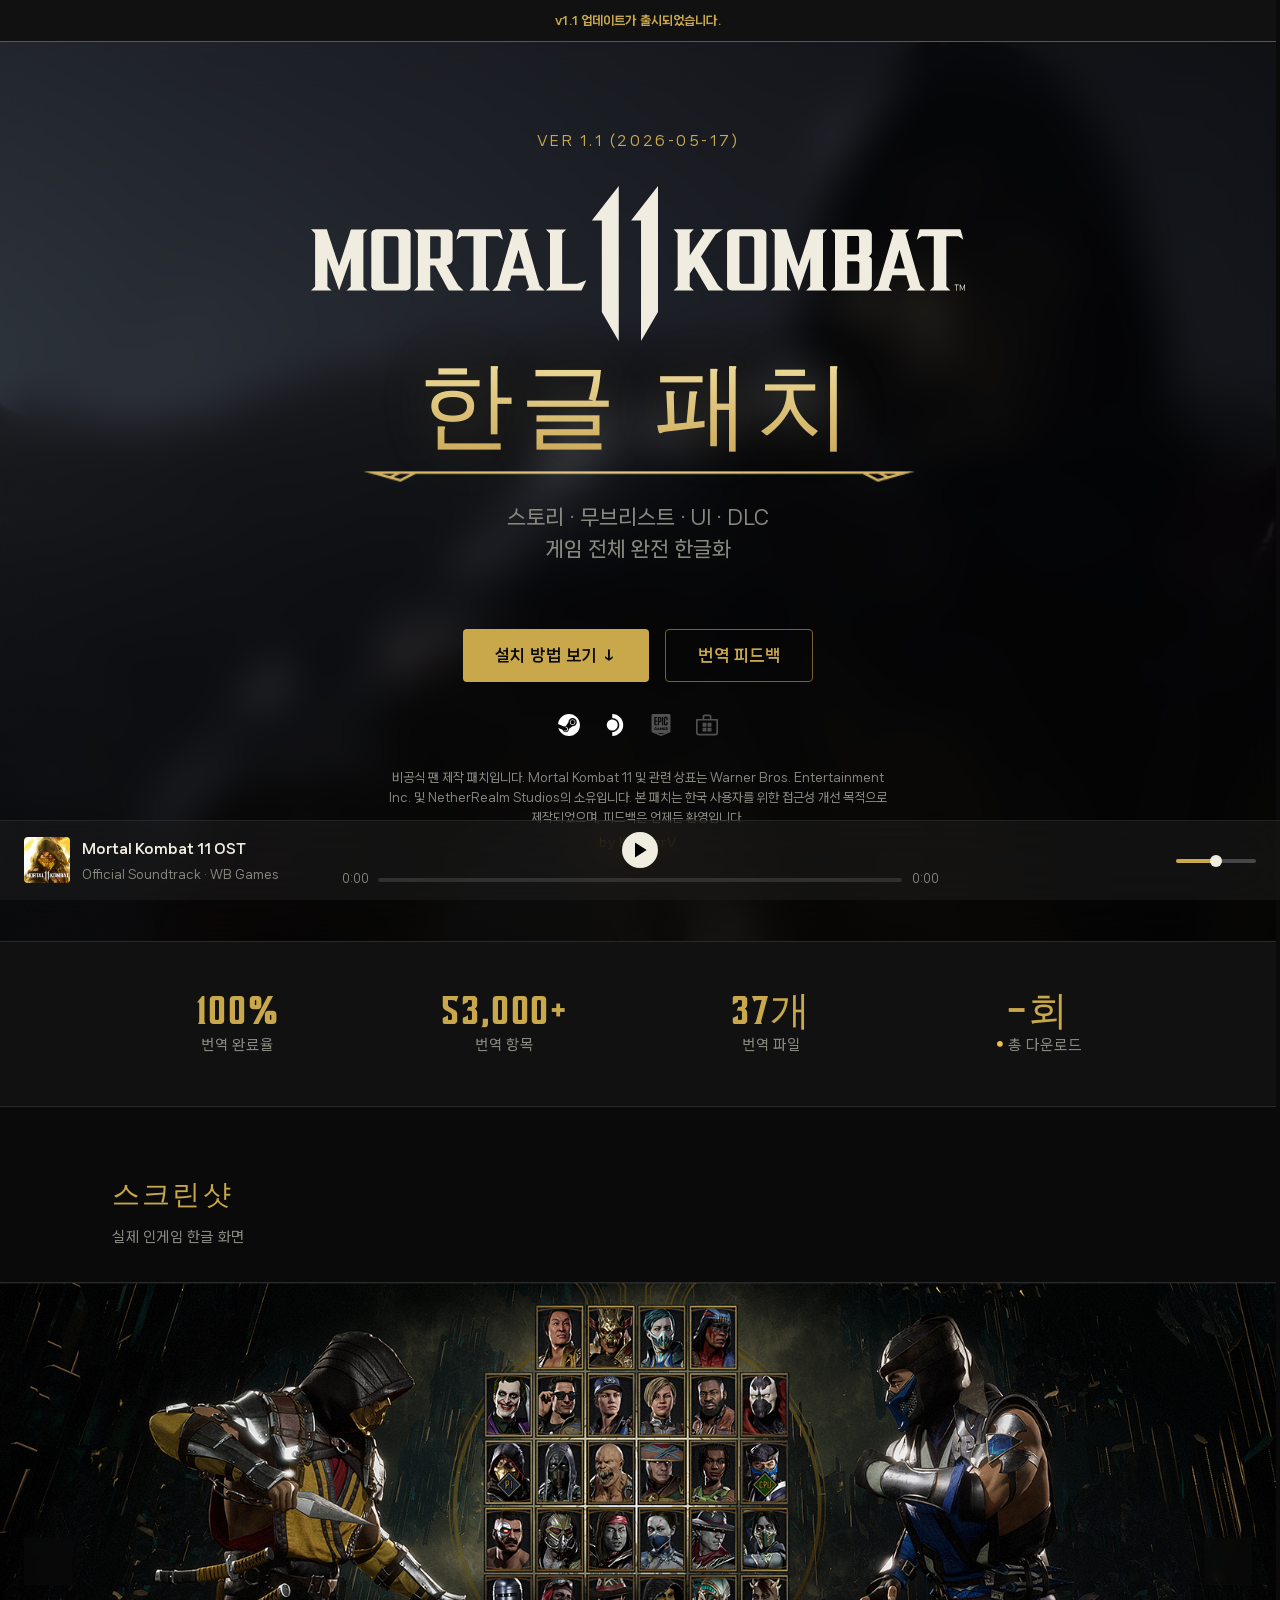
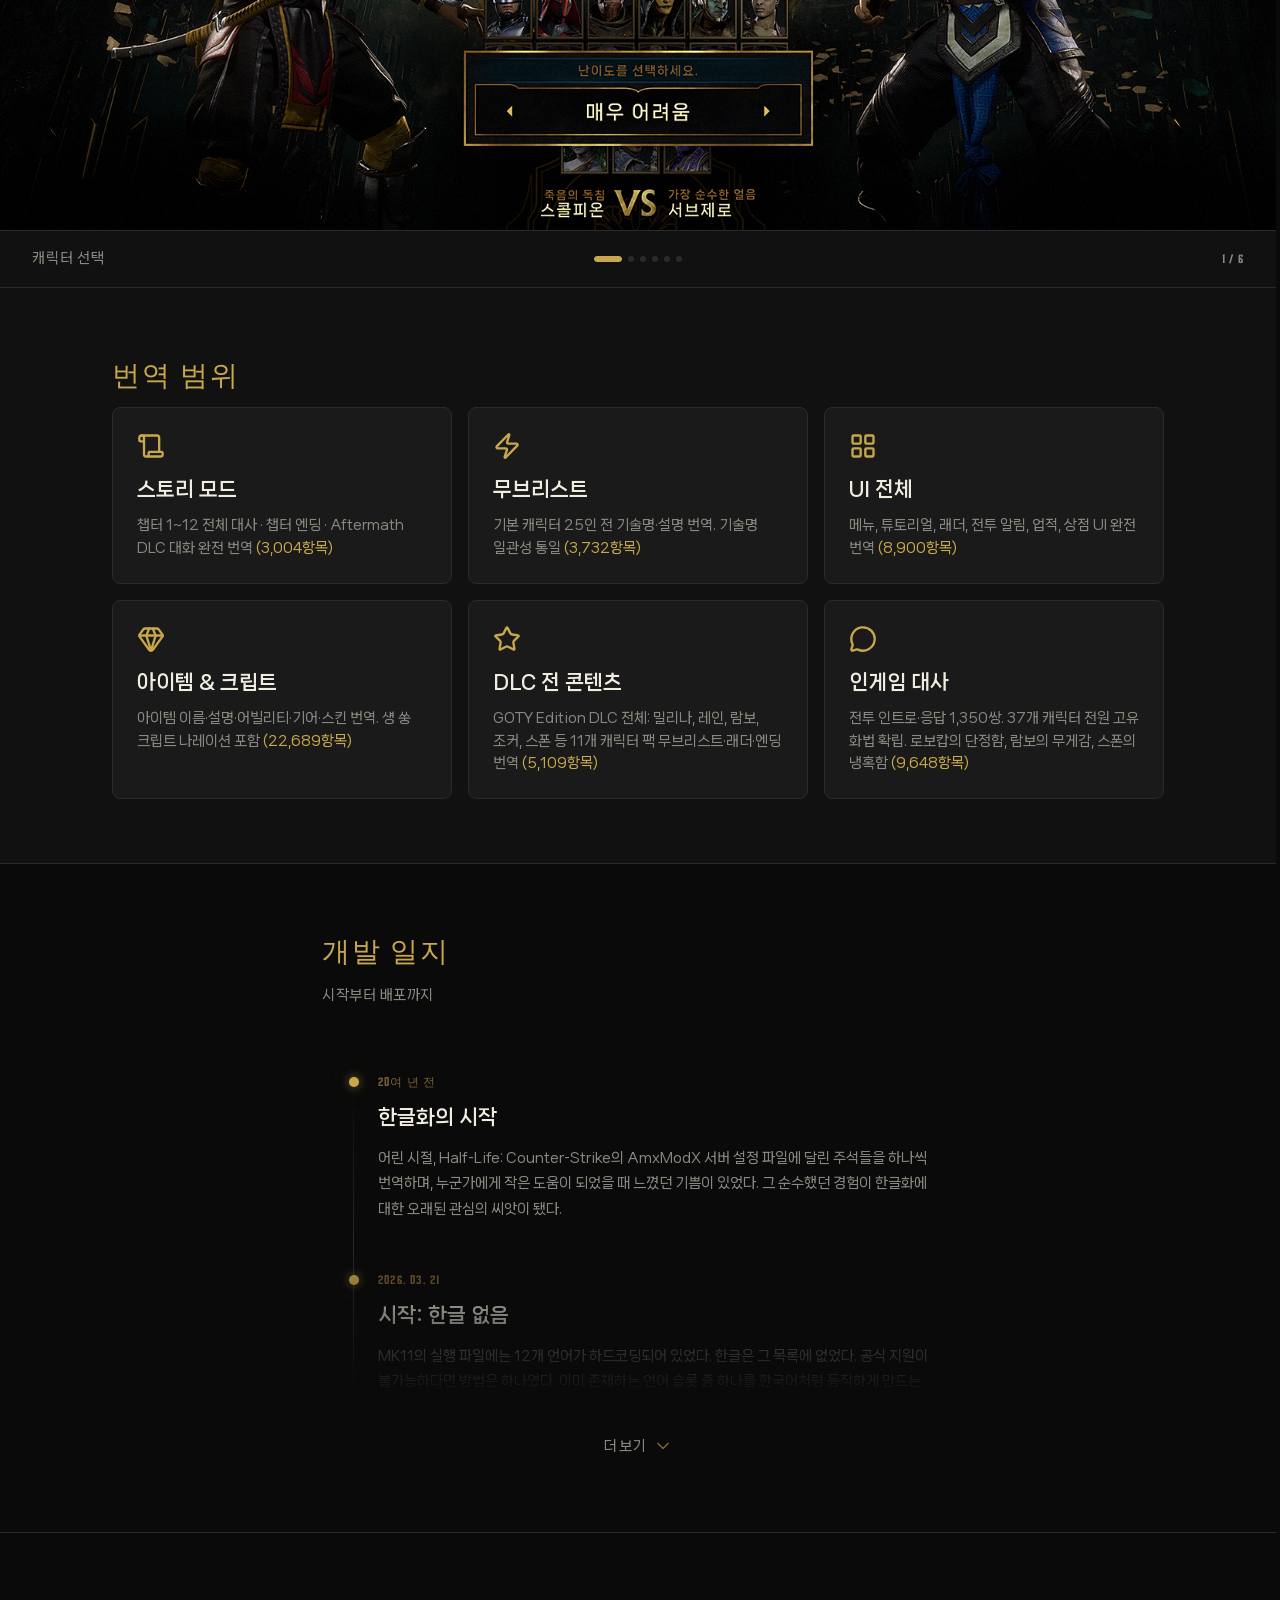
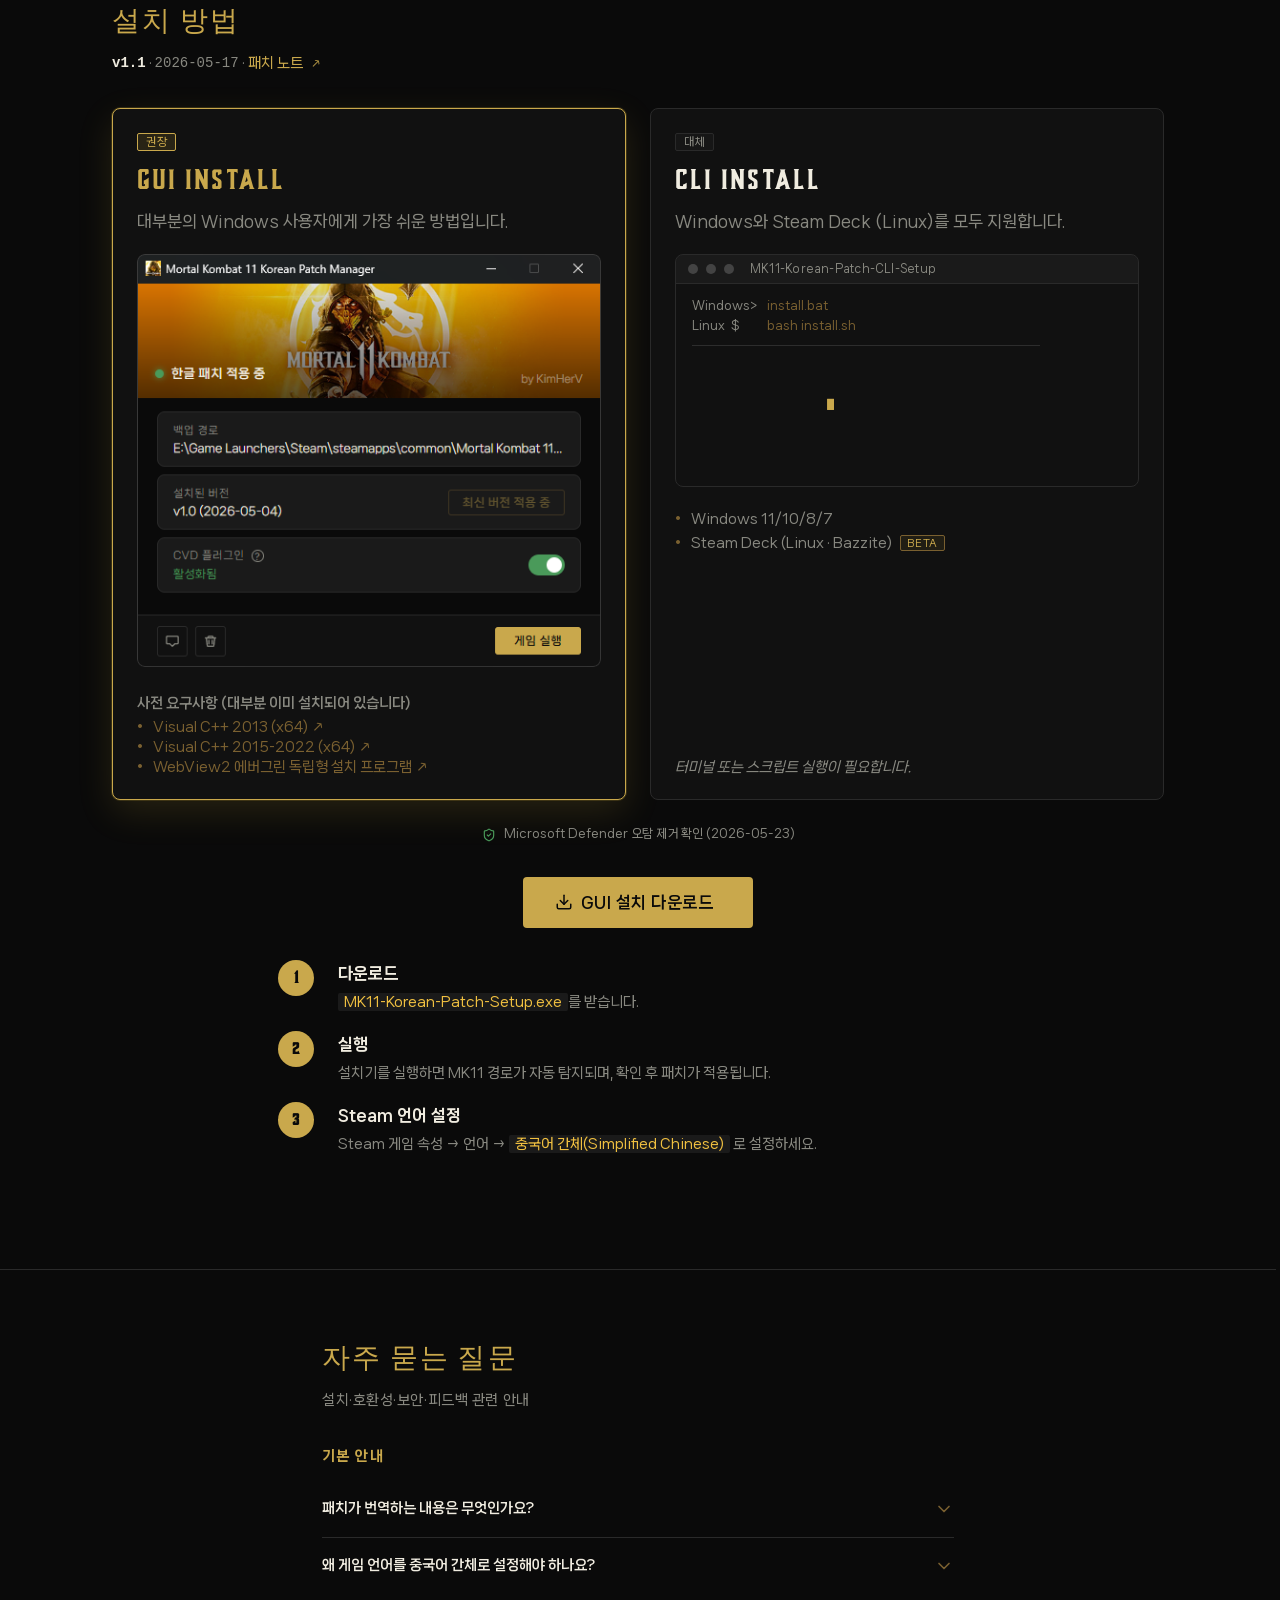
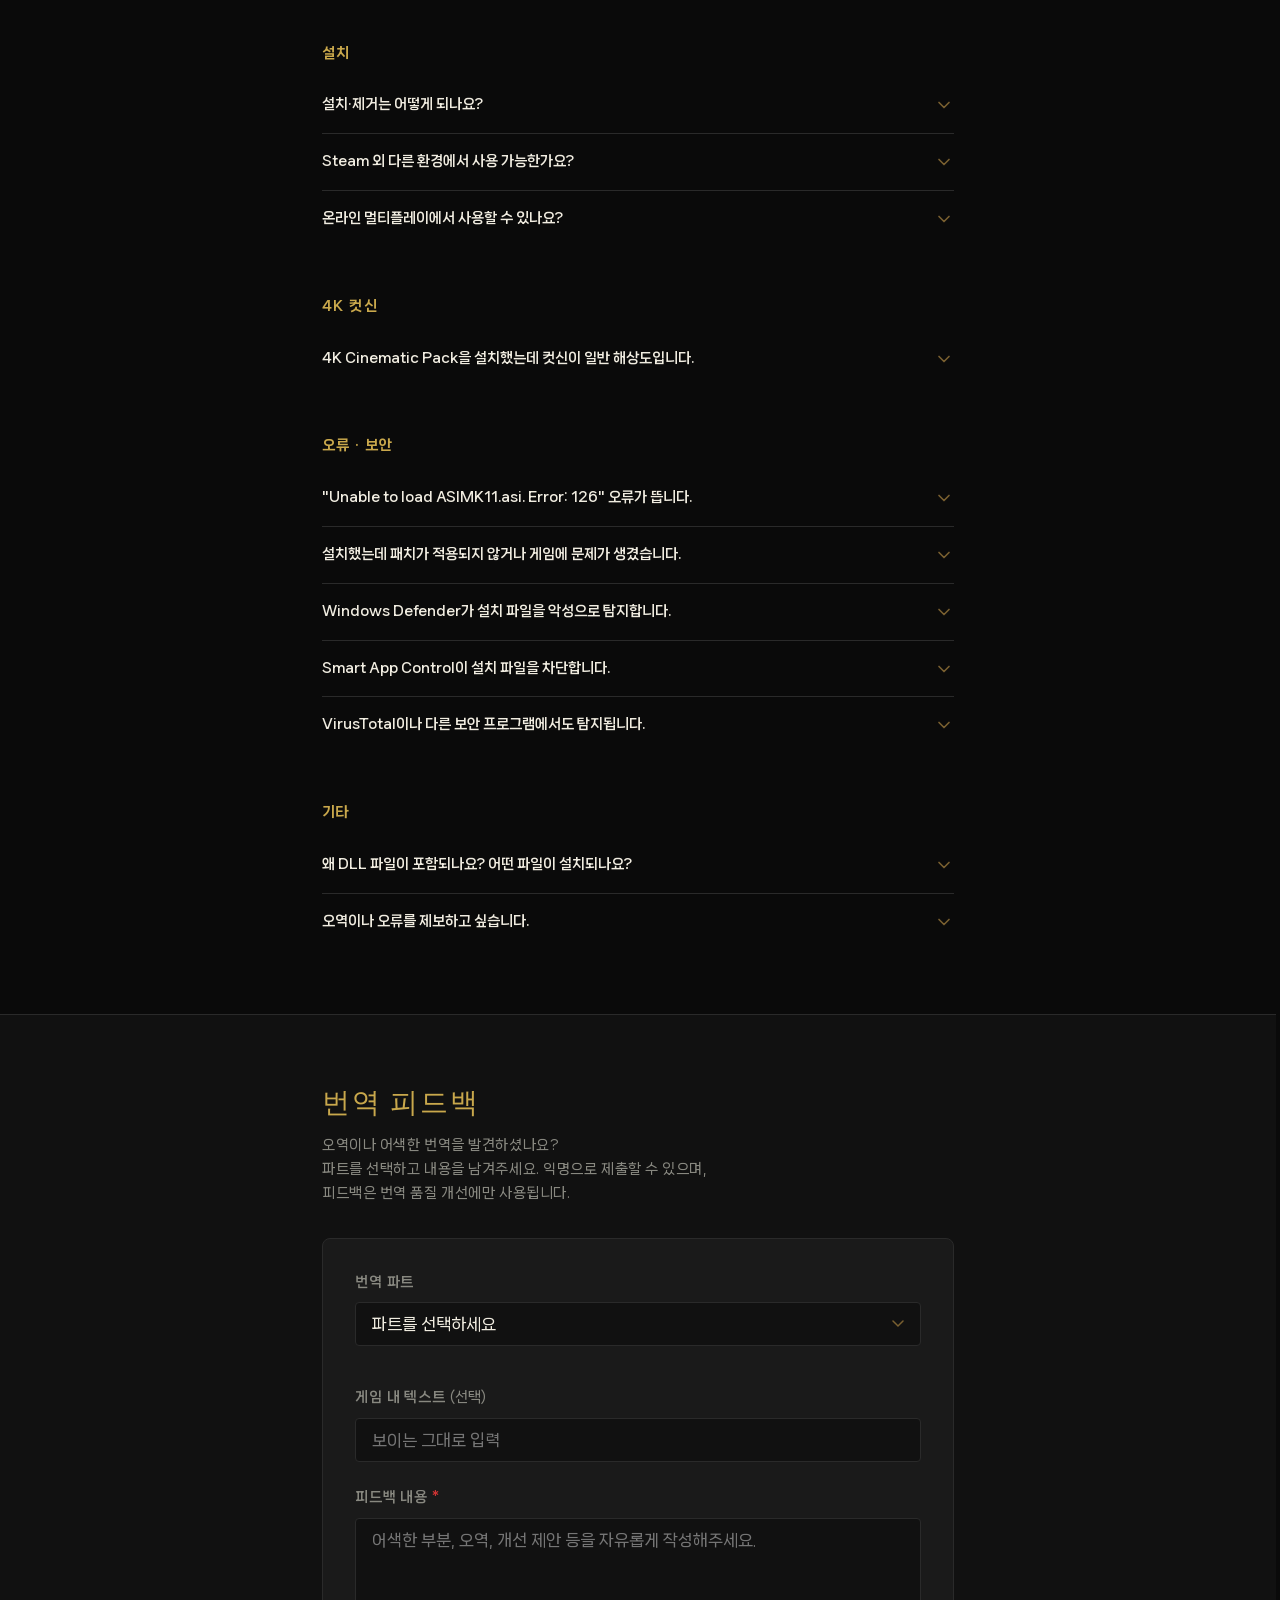
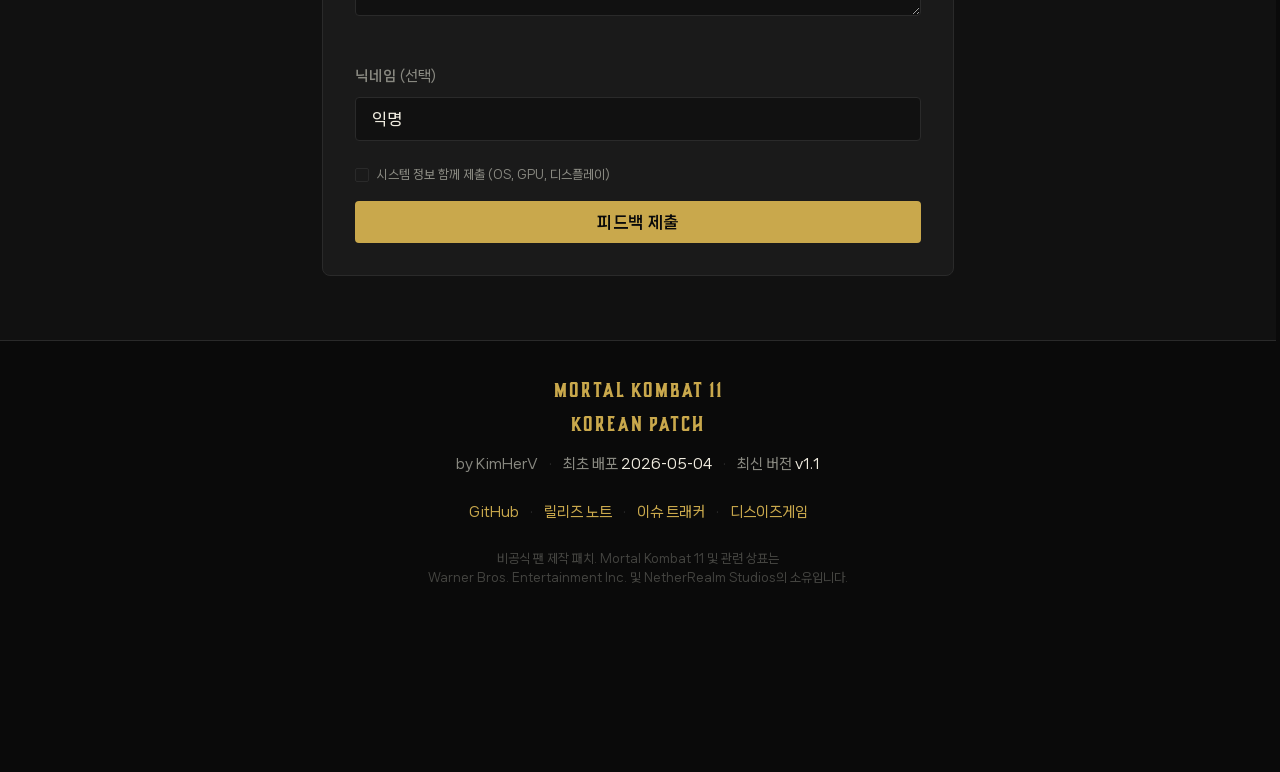
==== commit 3b2afc2f: "landing: UI polish, copy revisions, CLI card redesign - Replace conservative install wording with di" ====
--- a/landing/index.html
+++ b/landing/index.html
@@ -281,8 +281,8 @@
         </div>
       </div>
 
-      <button class="carousel-arrow carousel-arrow--prev" id="carousel-prev" aria-label="Previous">&#8249;</button>
-      <button class="carousel-arrow carousel-arrow--next" id="carousel-next" aria-label="Next">&#8250;</button>
+      <button class="carousel-arrow carousel-arrow--prev" id="carousel-prev" aria-label="Previous"><i data-lucide="chevron-left" aria-hidden="true"></i></button>
+      <button class="carousel-arrow carousel-arrow--next" id="carousel-next" aria-label="Next"><i data-lucide="chevron-right" aria-hidden="true"></i></button>
 
       <div class="carousel-footer">
         <span class="carousel-caption" id="carousel-caption"></span>
@@ -298,32 +298,32 @@
       <h2 class="section-title" data-i18n="features.heading"></h2>
       <div class="features-grid">
         <div class="feature-card">
-          <span class="feature-icon">&#9654;</span>
+          <i data-lucide="scroll" class="feature-icon" aria-hidden="true"></i>
           <h3 data-i18n="features.card1_title"></h3>
           <p data-i18n="features.card1_desc"></p>
         </div>
         <div class="feature-card">
-          <span class="feature-icon">&#9650;</span>
+          <i data-lucide="zap" class="feature-icon" aria-hidden="true"></i>
           <h3 data-i18n="features.card2_title"></h3>
           <p data-i18n="features.card2_desc"></p>
         </div>
         <div class="feature-card">
-          <span class="feature-icon">&#9632;</span>
+          <i data-lucide="layout-grid" class="feature-icon" aria-hidden="true"></i>
           <h3 data-i18n="features.card3_title"></h3>
           <p data-i18n="features.card3_desc"></p>
         </div>
         <div class="feature-card">
-          <span class="feature-icon">&#9670;</span>
+          <i data-lucide="gem" class="feature-icon" aria-hidden="true"></i>
           <h3 data-i18n="features.card4_title"></h3>
           <p data-i18n="features.card4_desc"></p>
         </div>
         <div class="feature-card">
-          <span class="feature-icon">&#9733;</span>
+          <i data-lucide="star" class="feature-icon" aria-hidden="true"></i>
           <h3 data-i18n="features.card5_title"></h3>
           <p data-i18n="features.card5_desc"></p>
         </div>
         <div class="feature-card">
-          <span class="feature-icon">&#9679;</span>
+          <i data-lucide="message-circle" class="feature-icon" aria-hidden="true"></i>
           <h3 data-i18n="features.card6_title"></h3>
           <p data-i18n="features.card6_desc"></p>
         </div>
@@ -391,7 +391,7 @@
           </div>
 
           <div class="about-entry">
-            <div class="about-marker about-marker--gold"></div>
+            <div class="about-marker"></div>
             <div class="about-body">
               <span class="about-date" data-i18n="about.e3_date"></span>
               <h3 data-i18n="about.e3_title"></h3>
@@ -400,7 +400,7 @@
           </div>
 
           <div class="about-entry">
-            <div class="about-marker about-marker--gold"></div>
+            <div class="about-marker"></div>
             <div class="about-body">
               <span class="about-date" data-i18n="about.e4_date"></span>
               <h3 data-i18n="about.e4_title"></h3>
@@ -427,7 +427,7 @@
           </div>
 
           <div class="about-entry">
-            <div class="about-marker about-marker--gold"></div>
+            <div class="about-marker"></div>
             <div class="about-body">
               <span class="about-date" data-i18n="about.e7_date"></span>
               <h3 data-i18n="about.e7_title"></h3>
@@ -452,16 +452,16 @@
   <section class="section" id="install">
     <div class="container">
       <h2 class="section-title" data-i18n="install.heading"></h2>
-      <p class="section-subtitle" data-i18n="install.subheading"></p>
-
-      <!-- Latest version stat chip (auto-synced by update_version_refs.py) -->
-      <div class="install-latest-chip">
-        <span class="install-latest-chip-label" data-i18n="install.latest_label"></span>
-        <span class="install-latest-chip-version">v1.1</span>
-        <span class="install-latest-chip-sep">·</span>
-        <span class="install-latest-chip-date">2026-05-17</span>
-        <a class="install-latest-chip-link" href="changelog.html" target="_blank" rel="noopener" data-i18n="install.latest_view"></a>
-      </div>
+      <p class="section-subtitle install-latest">
+        <span id="latest-version">v1.1</span>
+        ·
+        <span id="latest-date">2026-05-17</span>
+        ·
+        <a href="changelog.html?tag=translation" target="_blank" rel="noopener">
+          <span data-i18n="install.latest_view"></span>
+          <span class="install-latest-extlink" aria-hidden="true">↗</span>
+        </a>
+      </p>
 
       <!-- Channel cards: GUI (recommended) ↔ CLI (alternative) -->
       <div class="install-cards" role="radiogroup" aria-label="Install method">
@@ -734,6 +734,26 @@
     </div>
   </div>
 
+  <!-- ── AV NOTICE MODAL (shown on every GUI download click) ─ -->
+  <div id="av-notice-modal" class="online-modal" role="dialog" aria-modal="true" aria-labelledby="av-notice-title" hidden>
+    <div class="online-modal-backdrop" id="av-notice-backdrop"></div>
+    <div class="online-modal-box">
+      <div class="online-modal-header">
+        <h2 class="online-modal-title" id="av-notice-title" data-i18n="avnotice.title"></h2>
+        <button class="online-modal-close" id="av-notice-close" aria-label="닫기">&#10005;</button>
+      </div>
+      <div class="online-modal-body">
+        <p data-i18n="avnotice.p1"></p>
+        <p data-i18n="avnotice.p2"></p>
+        <p data-i18n="avnotice.p3"></p>
+      </div>
+      <div class="online-modal-footer">
+        <button type="button" class="btn btn-secondary" id="av-notice-btn-cli" data-i18n="avnotice.btn_cli"></button>
+        <button type="button" class="btn btn-primary" id="av-notice-btn-proceed" data-i18n="avnotice.btn_proceed"></button>
+      </div>
+    </div>
+  </div>
+
   <!-- ── ONLINE MODAL ─────────────────────────────────────── -->
   <div id="online-modal" class="online-modal" role="dialog" aria-modal="true" aria-labelledby="online-modal-title" hidden>
     <div class="online-modal-backdrop" id="online-modal-backdrop"></div>
--- a/landing/style.css
+++ b/landing/style.css
@@ -8,6 +8,7 @@
   font-style: normal;
   font-display: swap;
 }
+
 
 @font-face {
   font-family: 'Kombat11';
@@ -52,7 +53,10 @@
   font-family: 'NanumSquareNeo', sans-serif;
   font-size: var(--text-body);
   line-height: 1.7;
-}
+  word-break: keep-all;
+  overflow-wrap: break-word;
+}
+::selection { background: var(--color-gold); color: var(--color-surface); }
 a { color: var(--color-gold); text-decoration: none; transition: color .2s; }
 a:hover { color: var(--color-gold-bright); }
 img { display: block; width: 100%; height: auto; }
@@ -79,14 +83,14 @@
   display: inline-flex; align-items: center; gap: var(--space-2);
   padding: var(--space-2) var(--space-6);
   border-radius: var(--radius-md);
-  font-weight: 600; font-size: var(--text-body);
+  font-weight: 600; font-size: var(--text-caption);
 }
 .btn-lg {
   padding: var(--space-3) var(--space-8);
+  font-size: var(--text-body);
 }
 .btn-sm {
   padding: var(--space-1) var(--space-4);
-  font-size: var(--text-caption);
 }
 .btn-badge {
   background: rgba(0,0,0,.25);
@@ -324,13 +328,18 @@
   color: var(--color-text-primary);
   width: 48px; height: 48px;
   border-radius: 50%;
-  font-size: 1.75rem;
-  line-height: 1;
   cursor: pointer;
   display: flex; align-items: center; justify-content: center;
   transition: background .2s, border-color .2s, color .2s;
   z-index: 2;
   backdrop-filter: blur(4px);
+}
+.carousel-arrow svg {
+  width: 24px;
+  height: 24px;
+  stroke: currentColor;
+  fill: none;
+  flex-shrink: 0;
 }
 .carousel-arrow:hover {
   background: rgba(201,168,76,.15);
@@ -410,7 +419,8 @@
 
 /* Mobile */
 @media (max-width: 600px) {
-  .carousel-arrow { width: 36px; height: 36px; font-size: 1.25rem; }
+  .carousel-arrow { width: 36px; height: 36px; }
+  .carousel-arrow svg { width: 20px; height: 20px; }
   .carousel-arrow--prev { left: var(--space-3); }
   .carousel-arrow--next { right: var(--space-3); }
   .carousel-footer { padding: var(--space-3) var(--space-4); }
@@ -433,8 +443,15 @@
 .feature-icon {
   display: block;
   color: var(--color-gold);
-  font-size: 1.25rem;
+  width: 28px;
+  height: 28px;
   margin-bottom: var(--space-3);
+}
+.feature-icon svg {
+  width: 100%;
+  height: 100%;
+  fill: currentColor;
+  stroke: none;
 }
 .feature-card h3 {
   font-size: var(--text-subheading);
@@ -480,12 +497,6 @@
   top: 5px;
   width: 10px; height: 10px;
   border-radius: 50%;
-  background: var(--color-text-secondary);
-  box-shadow:
-    0 0 8px  rgba(240, 236, 224, 0.30),
-    0 0 18px rgba(240, 236, 224, 0.12);
-}
-.about-marker--gold {
   background: var(--color-gold);
   box-shadow:
     0 0 10px rgba(201, 168, 76, 0.55),
@@ -573,26 +584,41 @@
   align-items: center;
   justify-content: center;
   padding: var(--space-4);
-}
-.online-modal[hidden] { display: none; }
+  opacity: 0;
+  visibility: hidden;
+  transition: opacity 0.25s ease, visibility 0.25s ease;
+}
+/* Override [hidden] so transition works: stays in position:fixed but invisible */
+.online-modal[hidden] { display: flex; }
+.online-modal.is-open {
+  opacity: 1;
+  visibility: visible;
+}
 .online-modal-backdrop {
   position: absolute;
   inset: 0;
-  background: rgba(0, 0, 0, 0.8);
+  background: rgba(0, 0, 0, 0.75);
+  backdrop-filter: blur(8px);
+  -webkit-backdrop-filter: blur(8px);
 }
 .online-modal-box {
   position: relative;
-  background: var(--color-bg);
+  background: var(--color-surface);
   border: 1px solid var(--color-border);
   border-radius: var(--radius-lg);
   padding: var(--space-8);
-  max-width: 600px;
+  max-width: 480px;
   width: 100%;
   max-height: 85vh;
   overflow-y: auto;
   display: flex;
   flex-direction: column;
   gap: var(--space-6);
+  transform: translateY(12px);
+  transition: transform 0.25s ease;
+}
+.online-modal.is-open .online-modal-box {
+  transform: translateY(0);
 }
 .online-modal-header {
   display: flex;
@@ -626,6 +652,12 @@
   color: var(--color-text-secondary);
   line-height: 1.8;
 }
+.online-modal-body a {
+  color: var(--color-gold);
+  text-decoration: underline;
+  text-underline-offset: 2px;
+}
+.online-modal-body a:hover { color: var(--color-gold-bright); }
 .online-modal-list-heading {
   font-size: var(--text-caption);
   font-weight: 700;
@@ -772,46 +804,29 @@
 /* Selected card gets the gold border + glow; unselected card is muted.
    GUI is selected by default (recommended). Replaces the old tab/grid-stack
    pattern that reserved the larger panel's height. */
-/* Install latest version stat chip (decorative, auto-synced) */
-.install-latest-chip {
-  display: inline-flex;
-  align-items: center;
-  gap: var(--space-2);
-  margin: var(--space-2) 0 var(--space-8);
-  padding: var(--space-2) var(--space-4);
-  background: var(--color-surface);
-  border: 1px solid var(--color-border);
-  border-radius: 999px;
-  font-size: var(--text-small);
-  color: var(--color-text-secondary);
-  font-family: 'NanumSquareNeo', sans-serif;
-  letter-spacing: 0.02em;
-}
-.install-latest-chip-label {
-  color: var(--color-text-secondary);
-  text-transform: uppercase;
-  letter-spacing: 0.08em;
-  font-size: 0.7rem;
-}
-.install-latest-chip-version {
-  color: var(--color-gold);
-  font-weight: 700;
-  font-family: 'JetBrains Mono', 'Consolas', monospace;
-}
-.install-latest-chip-sep { color: var(--color-border); }
-.install-latest-chip-date {
+/* Latest version: condensed one-line meta in place of the section subtitle.
+   "v1.1 · 2026-05-17 · 패치 노트 ↗"
+   Visual weight: version (white, bold) > link (gold) > date (secondary).
+   Wraps naturally on narrow widths via word-break: keep-all from body. */
+.install-latest #latest-version {
   color: var(--color-text-primary);
   font-family: 'JetBrains Mono', 'Consolas', monospace;
-}
-.install-latest-chip-link {
-  margin-left: var(--space-3);
-  padding-left: var(--space-3);
-  border-left: 1px solid var(--color-border);
+  font-weight: 700;
+}
+.install-latest #latest-date {
+  font-family: 'JetBrains Mono', 'Consolas', monospace;
+  color: var(--color-text-secondary);
+}
+.install-latest a {
   color: var(--color-gold);
   text-decoration: none;
-  transition: color 0.15s;
-}
-.install-latest-chip-link:hover { color: var(--color-gold-bright); }
+}
+.install-latest a:hover { color: var(--color-gold-bright); }
+.install-latest-extlink {
+  margin-left: 4px;
+  font-size: 0.85em;
+  opacity: 0.85;
+}
 
 .install-cards {
   display: grid;
@@ -821,6 +836,7 @@
 }
 .install-card {
   position: relative;
+  min-width: 0;
   display: flex;
   flex-direction: column;
   align-items: flex-start;
@@ -892,7 +908,7 @@
   margin: 0;
 }
 .card-screenshot {
-  width: 90%;
+  width: 100%;
   margin: var(--space-2) 0;
   display: flex;
   flex-direction: column;
@@ -932,10 +948,10 @@
   width: 100%;
   margin: var(--space-2) 0;
   border-radius: var(--radius-lg);
-  background: #0c0c0c;
+  background: var(--color-surface);
   border: 1px solid var(--color-border);
   overflow: hidden;
-  font-family: 'Courier New', monospace;
+  font-family: 'NanumSquareNeo', sans-serif;
 }
 .card-cli-viewer-bar {
   display: flex;
@@ -948,12 +964,16 @@
 .card-cli-viewer-dot {
   width: 10px;
   height: 10px;
+  flex-shrink: 0;
   border-radius: 50%;
   display: inline-block;
 }
-.card-cli-viewer-dot--r { background: #ff5f57; }
-.card-cli-viewer-dot--y { background: #febc2e; }
-.card-cli-viewer-dot--g { background: #28c840; }
+.card-cli-viewer-dot--r,
+.card-cli-viewer-dot--y,
+.card-cli-viewer-dot--g { background: rgba(255, 255, 255, 0.18); }
+.install-card.is-selected .card-cli-viewer-dot--r { background: #ff5f57; }
+.install-card.is-selected .card-cli-viewer-dot--y { background: #febc2e; }
+.install-card.is-selected .card-cli-viewer-dot--g { background: #28c840; }
 .card-cli-viewer-title {
   margin-left: var(--space-2);
   font-size: 11px;
@@ -965,7 +985,8 @@
   padding: var(--space-3) var(--space-4);
   font-size: 12px;
   line-height: 1.65;
-  color: #d4d4d4;
+  font-family: 'NanumSquareNeo', 'Courier New';
+  color: var(--color-text-secondary);
   white-space: pre;
   overflow-x: hidden;
 }
@@ -975,7 +996,7 @@
 .cli-os {
   display: inline-block;
   width: 8ch;
-  color: #7fb1ff;
+  color: var(--color-text-secondary);
 }
 
 /* Hint chip — explains "Windows> install.bat" is meant to be double-clicked.
@@ -1022,7 +1043,7 @@
 .cli-anim--l4 { animation: cli-l4 11s ease-in-out infinite; }
 .cli-anim--l5 { animation: cli-l5 11s ease-in-out infinite; }
 .cli-anim--l6 { animation: cli-l6 11s ease-in-out infinite; }
-.cli-line--success { color: #6ad26a; }
+.cli-line--success { color: var(--color-gold); }
 
 /* Swap container — cursor and typed "Y" overlay at the same position so the
    keystroke reads as the cursor being replaced by the character, not as Y
@@ -1514,25 +1535,37 @@
 .char-picker {
   position: fixed; inset: 0; z-index: 1100;
   display: flex; align-items: center; justify-content: center;
-}
-.char-picker[hidden] { display: none; }
+  opacity: 0;
+  visibility: hidden;
+  transition: opacity 0.25s ease, visibility 0.25s ease;
+}
+.char-picker[hidden] { display: flex; }
+.char-picker.is-open {
+  opacity: 1;
+  visibility: visible;
+}
 .char-picker-backdrop {
   position: absolute; inset: 0;
-  background: rgba(0,0,0,.82);
-  backdrop-filter: blur(6px);
-  -webkit-backdrop-filter: blur(6px);
+  background: rgba(0,0,0,.75);
+  backdrop-filter: blur(8px);
+  -webkit-backdrop-filter: blur(8px);
 }
 .char-picker-panel {
   position: relative; z-index: 1;
-  background: var(--color-surface-raised);
+  background: var(--color-surface);
   border: 1px solid var(--color-border);
   border-radius: var(--radius-lg);
   max-width: 900px; width: calc(100% - 32px);
   max-height: 90vh; overflow-y: auto;
+  transform: translateY(12px);
+  transition: transform 0.25s ease;
+}
+.char-picker.is-open .char-picker-panel {
+  transform: translateY(0);
 }
 .char-picker-header {
   position: sticky; top: 0;
-  background: var(--color-surface-raised);
+  background: var(--color-surface);
   border-bottom: 1px solid var(--color-border);
   padding: var(--space-4) var(--space-6);
   display: flex; align-items: center; justify-content: space-between;
@@ -1641,7 +1674,7 @@
 /* ── Dialog footer ── */
 .char-picker-footer {
   position: sticky; bottom: 0;
-  background: var(--color-surface-raised);
+  background: var(--color-surface);
   border-top: 1px solid var(--color-border);
   padding: var(--space-4) var(--space-6);
   display: flex; justify-content: flex-end;
@@ -1725,6 +1758,7 @@
 .site-banner-body {
   flex: 1;
   display: inline-flex;
+  flex-wrap: wrap;
   align-items: center;
   justify-content: center;
   gap: var(--space-6);
@@ -1738,6 +1772,10 @@
   text-align: center;
   cursor: pointer;
   padding: 0;
+  line-height: 1.5;
+  white-space: normal;
+  word-break: keep-all;
+  overflow-wrap: break-word;
   transition: opacity 0.15s;
 }
 .site-banner-body:hover { opacity: 0.8; }
@@ -1746,6 +1784,9 @@
 }
 .site-banner-text-mobile { display: none; }
 @media (max-width: 600px) {
+  .site-banner {
+    padding: var(--space-3) var(--space-4);
+  }
   .site-banner-text-desktop { display: none; }
   .site-banner-text-mobile  { display: inline; }
   .site-banner-cta          { display: none; }
@@ -2688,10 +2729,15 @@
   border-bottom: 1px solid var(--color-border);
 }
 /* Hero-mini block: shared visual identity with landing hero, reduced scale */
-.changelog-hero { text-align: center; }
+.changelog-page .hero-eyebrow,
+.changelog-page .hero-logo,
+.changelog-page .hero-title-kr,
+.changelog-page .hero-divider { animation: none; opacity: 1; transform: none; }
+.changelog-hero { text-align: center; min-height: 200px; }
 .changelog-eyebrow {
   margin-bottom: var(--space-4);
 }
+
 .hero-title--mini {
   font-size: clamp(1.5rem, 4vw, 2.25rem);
   text-shadow: 0 0 40px rgba(201, 168, 76, 0.18);
@@ -2726,6 +2772,66 @@
   padding: var(--space-16) var(--space-8);
   font-size: var(--text-body);
 }
+
+/* Filter chips */
+.changelog-filter {
+  display: flex;
+  gap: var(--space-2);
+  flex-wrap: wrap;
+  margin-bottom: var(--space-4);
+}
+
+.cl-chip {
+  padding: var(--space-2) var(--space-4);
+  border-radius: 999px;
+  border: 1px solid var(--color-border);
+  background: transparent;
+  color: var(--color-text-secondary);
+  font-size: 0.9375rem;
+  font-family: 'NanumSquareNeo', sans-serif;
+  cursor: pointer;
+  transition: color 0.15s;
+  line-height: 1.4;
+}
+
+.cl-chip:not(.cl-chip--active):hover {
+  color: var(--color-text-primary);
+}
+
+.cl-chip--active {
+  background: rgba(201, 168, 76, 0.18);
+  border-color: var(--color-gold);
+  color: var(--color-gold);
+  cursor: default;
+}
+
+/* Entry-level tag chips inside accordion header */
+.cl-entry-chips { display: inline-flex; gap: var(--space-1); align-items: center; }
+
+.cl-entry-chip {
+  display: inline-block;
+  padding: 2px 8px;
+  border-radius: 999px;
+  border: none;
+  font-size: 0.6875rem;
+  font-family: 'NanumSquareNeo', sans-serif;
+  cursor: pointer;
+  transition: opacity 0.15s;
+  line-height: 1.4;
+}
+.cl-entry-chip[data-tag="translation"] {
+  color: var(--color-tag-translation);
+  background: rgba(201, 168, 76, 0.12);
+}
+.cl-entry-chip[data-tag="security"] {
+  color: var(--color-tag-security);
+  background: rgba(201, 90, 76, 0.12);
+}
+.cl-entry-chip[data-tag="platform"] {
+  color: var(--color-tag-platform);
+  background: rgba(138, 108, 200, 0.12);
+}
+.cl-entry-chip:hover { opacity: 0.75; }
 
 .changelog-list {
   display: flex;
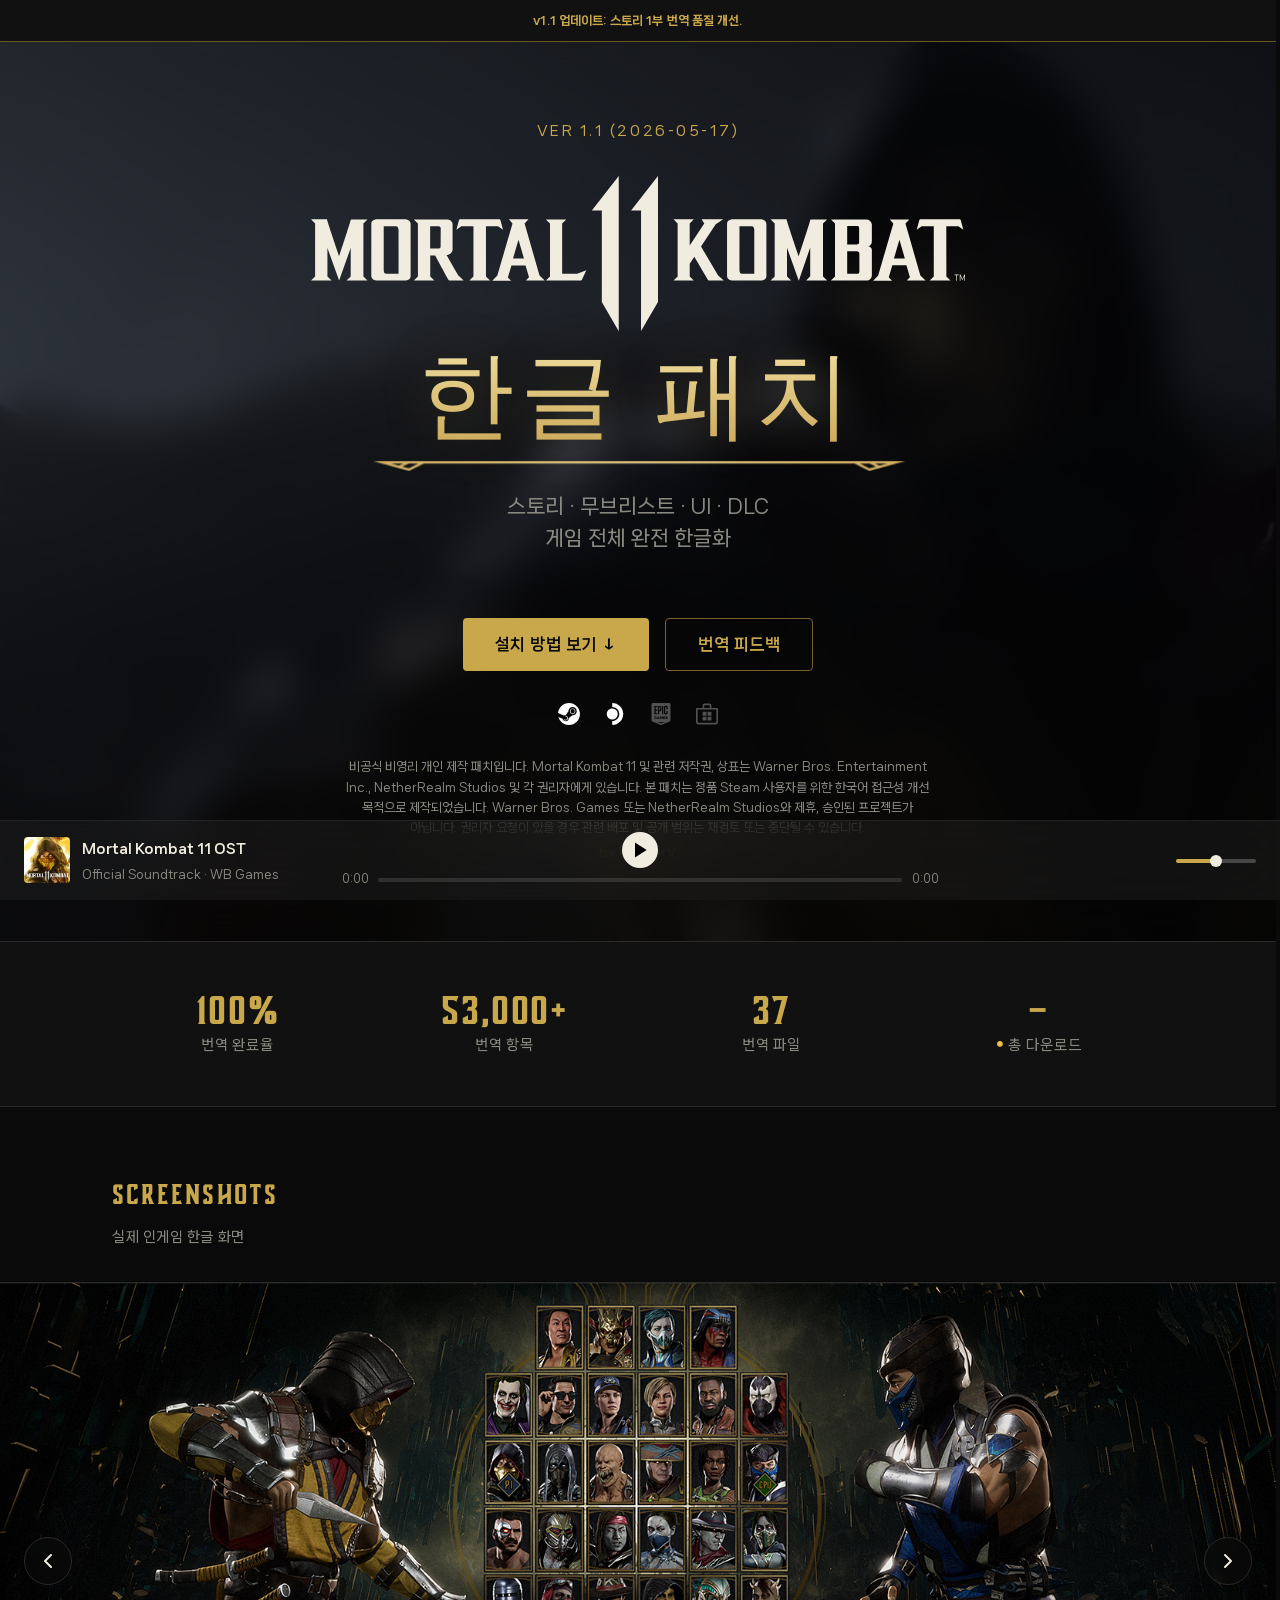
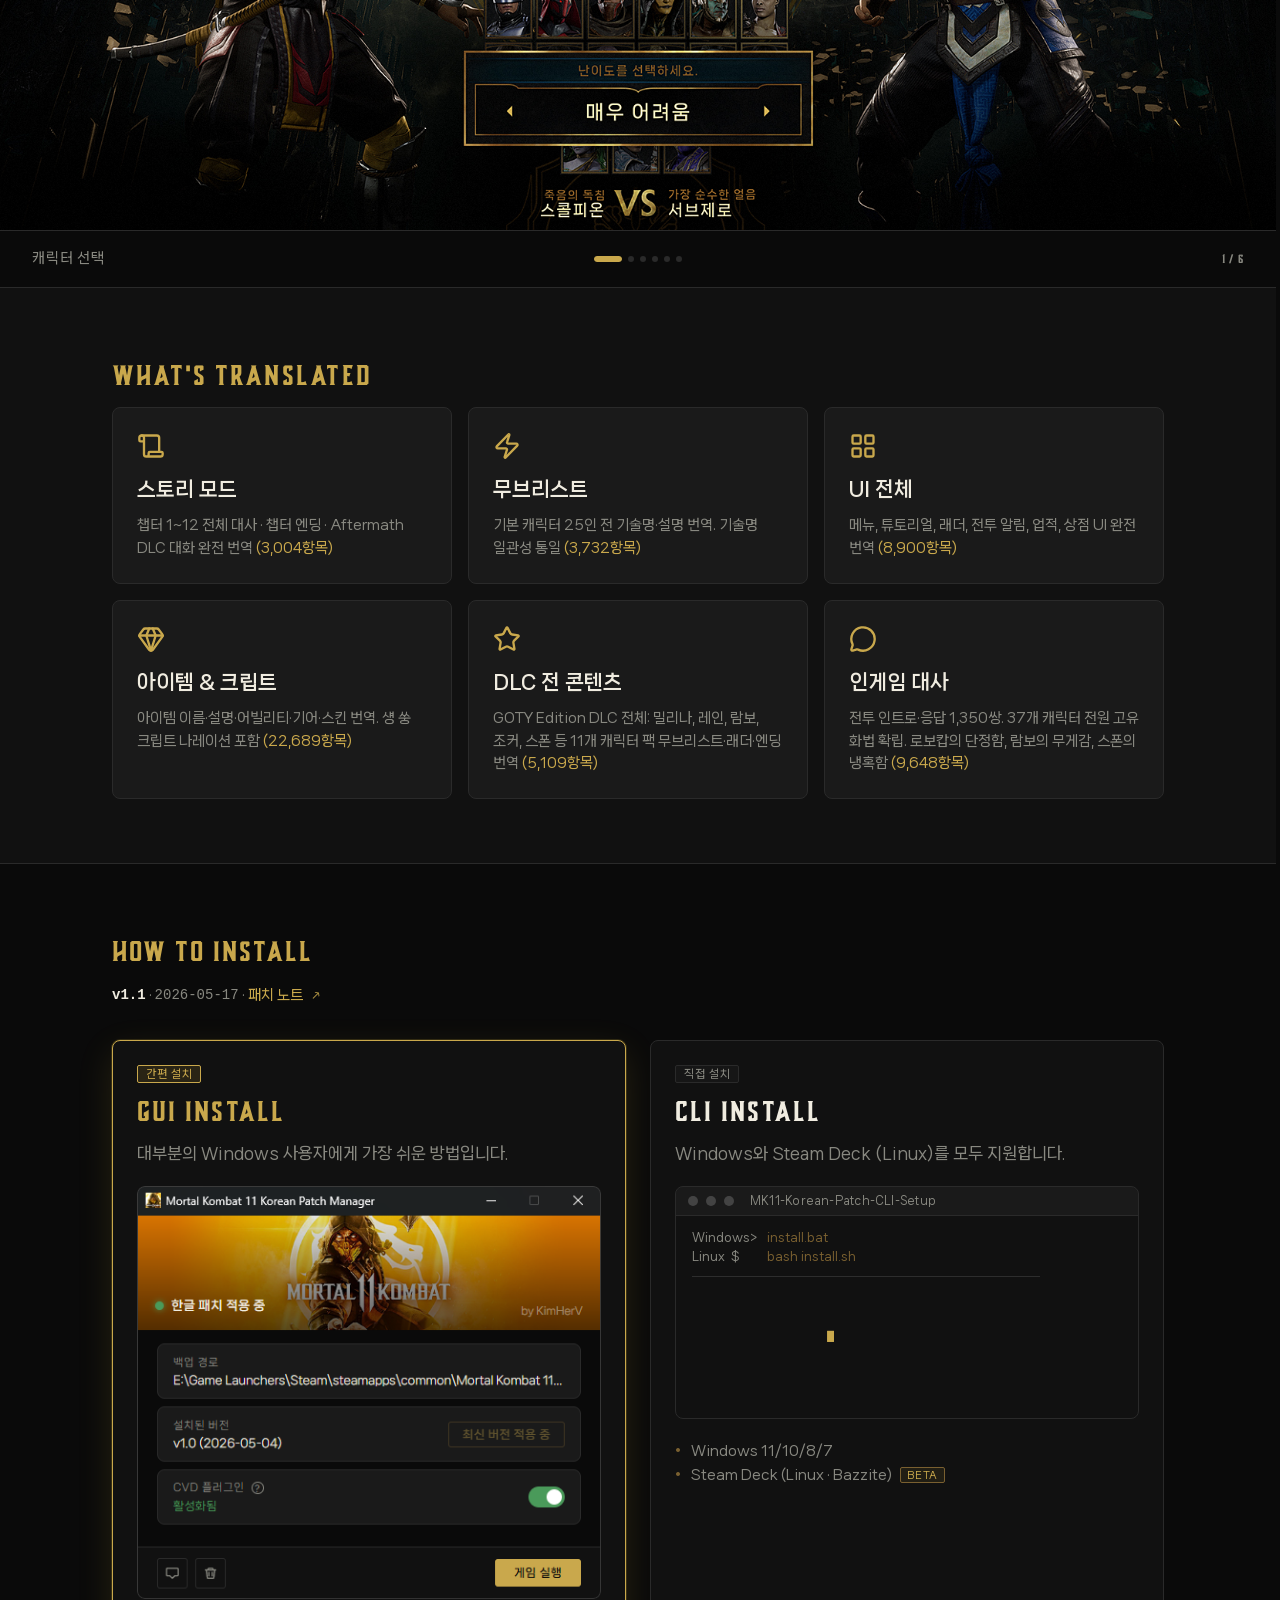
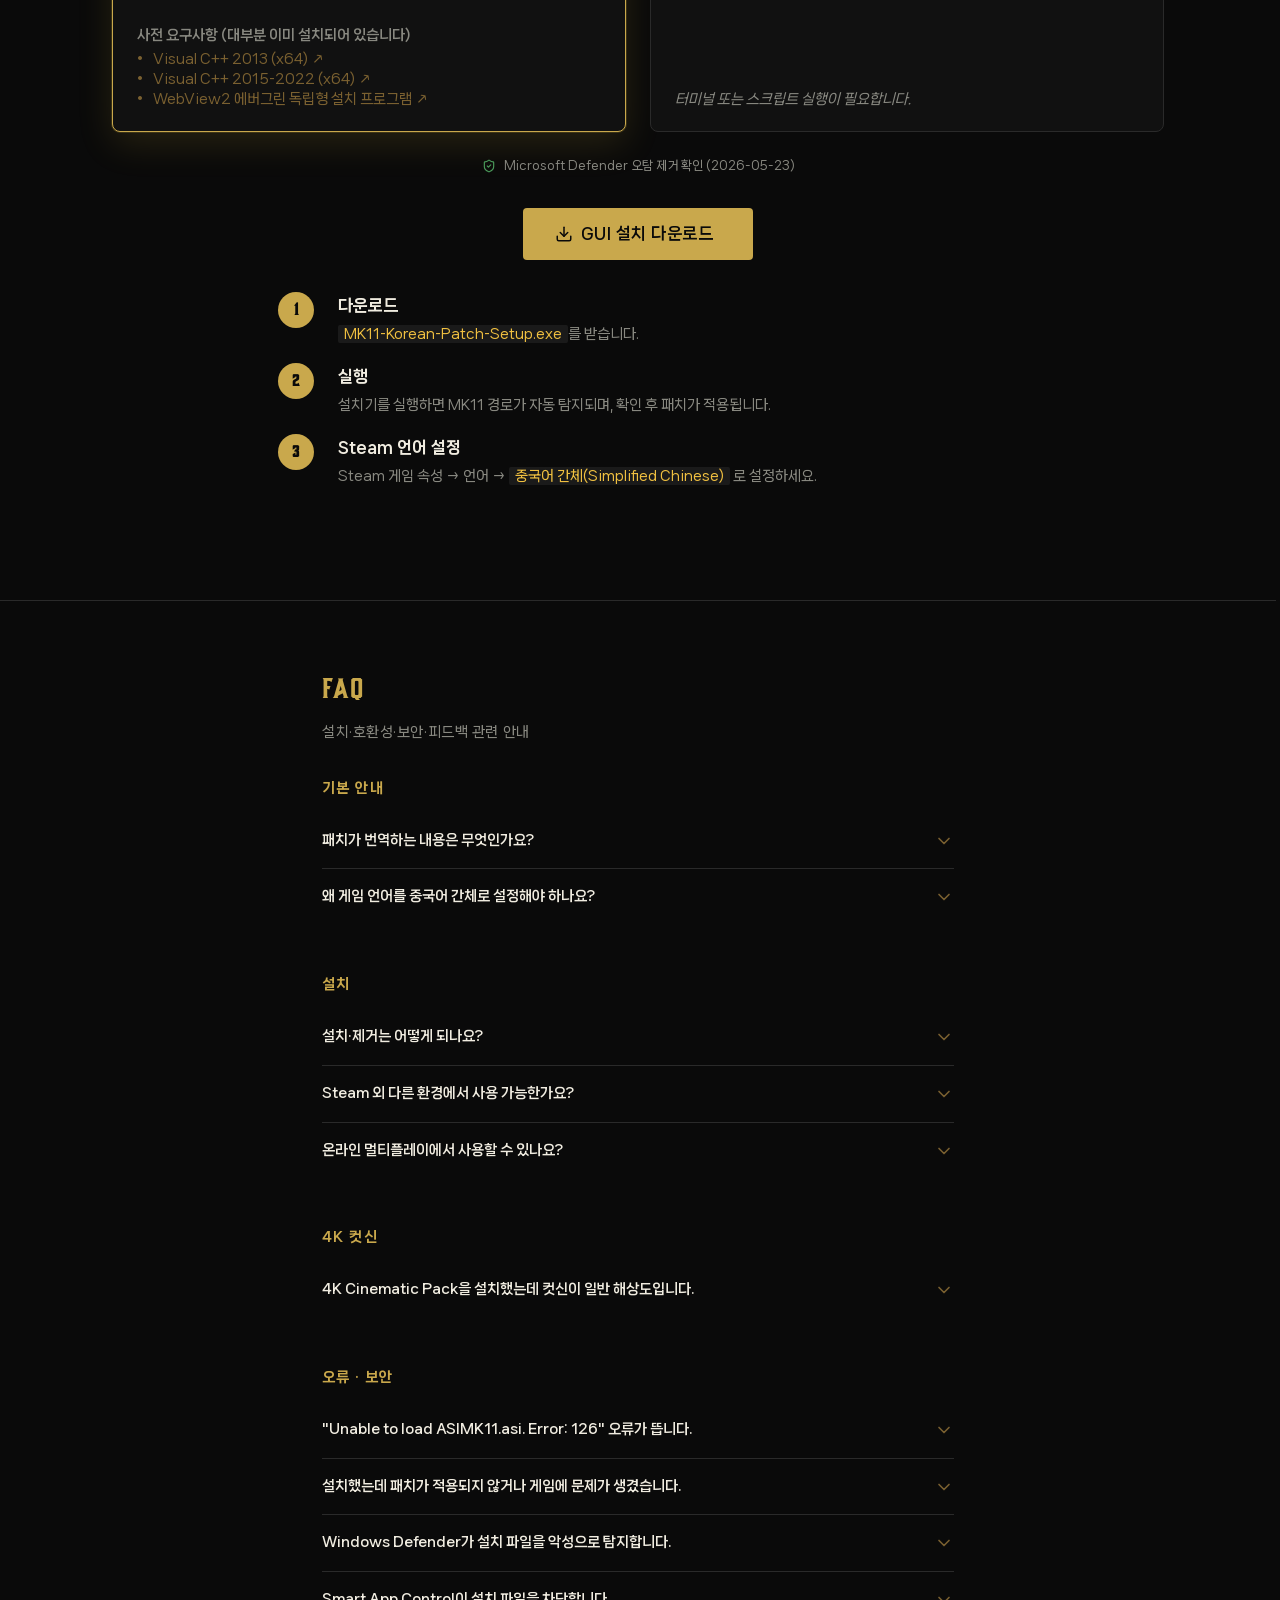
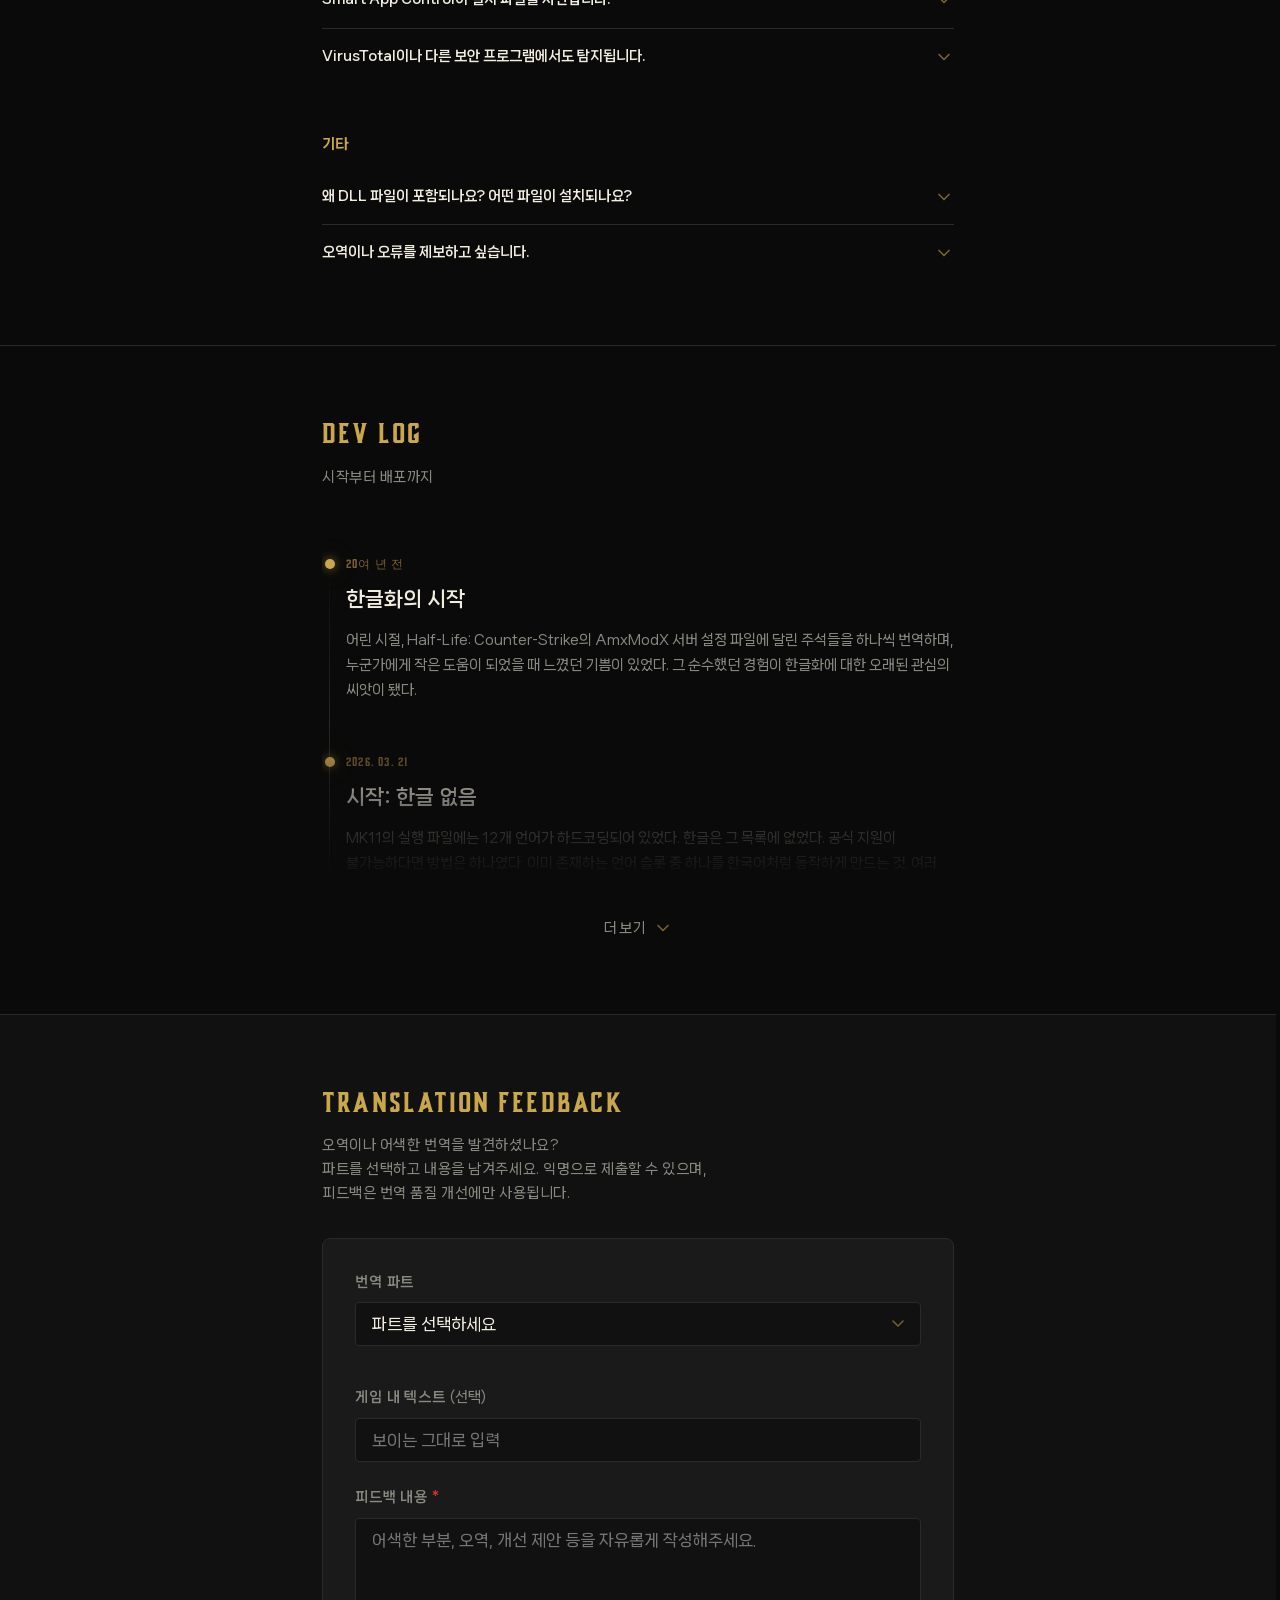
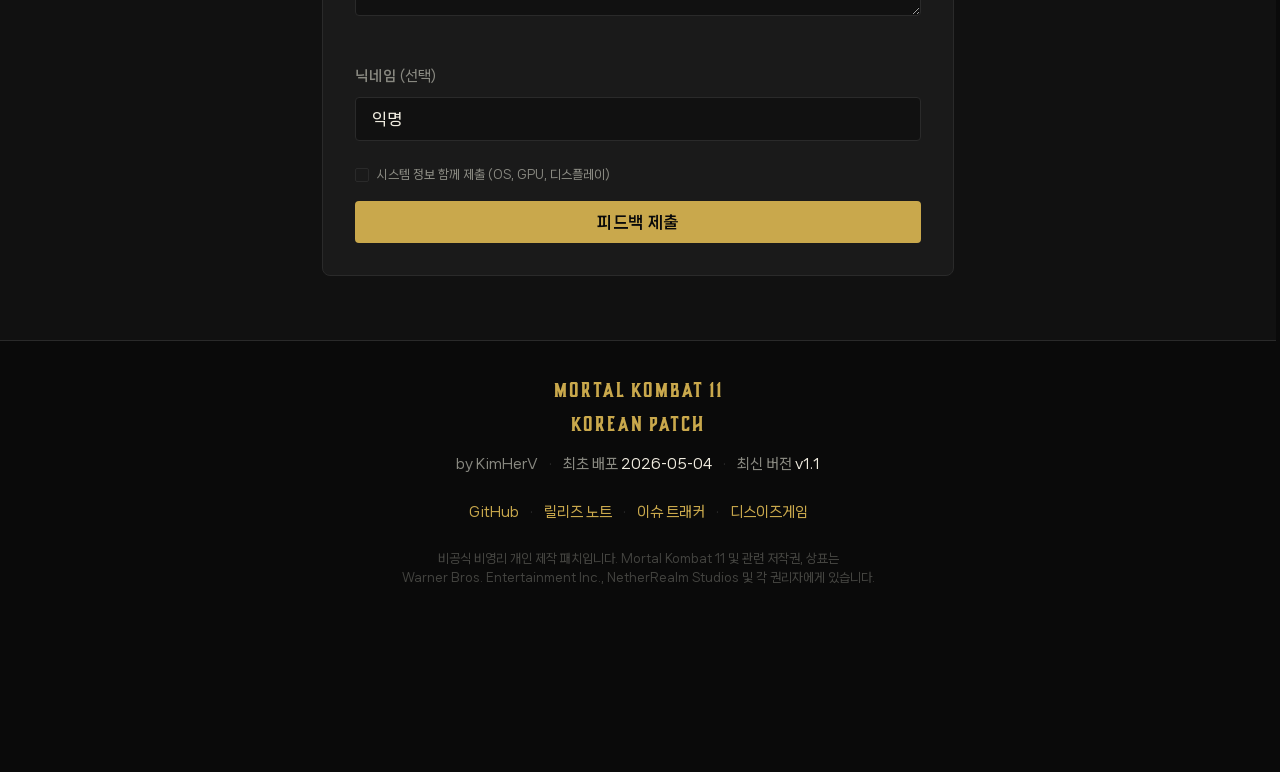
==== commit f3806c19: "landing: section reorder, Fluent Reveal cards, UI copy updates" ====
--- a/landing/index.html
+++ b/landing/index.html
@@ -3,9 +3,9 @@
 <head>
   <meta charset="UTF-8" />
   <meta name="viewport" content="width=device-width, initial-scale=1.0" />
-  <title>모탈컴뱃 11 한글 패치 · MK11 Korean Patch</title>
-  <meta name="description" content="모탈컴뱃 11 비공식 팬 제작 한글 패치. 스토리, 무브리스트, UI, DLC, 인게임 다이얼로그까지 게임 전체 한글화. 2,000건+ 다운로드. Steam 버전 무료 지원." />
-  <meta name="keywords" content="모탈컴뱃 11 한글패치, MK11 한글패치, MK11 한국어, 모탈컴뱃 11 한글, Mortal Kombat 11 한글화, MK11 번역, 모탈컴뱃 11 한국어 패치" />
+  <title>모탈 컴뱃 11 한글 패치 · MK11 Korean Patch</title>
+  <meta name="description" content="모탈 컴뱃 11 비공식 비영리 개인 제작 한글 패치. 스토리, 무브리스트, UI, DLC, 인게임 다이얼로그까지 게임 전체 한글화. Steam 버전 무료 지원." />
+  <meta name="keywords" content="모탈 컴뱃 11 한글패치, MK11 한글패치, MK11 한국어, 모탈 컴뱃 11 한글, Mortal Kombat 11 한글화, MK11 번역, 모탈 컴뱃 11 한국어 패치" />
 
   <link rel="canonical" href="https://mk11-korean-patch.pages.dev/" />
   <link rel="icon" type="image/png" href="assets/favicon.png" />
@@ -13,31 +13,32 @@
 
   <meta property="og:type" content="website" />
   <meta property="og:url" content="https://mk11-korean-patch.pages.dev/" />
-  <meta property="og:title" content="모탈컴뱃 11 한글 패치 · MK11 Korean Patch" />
-  <meta property="og:description" content="비공식 팬 제작 한글 패치 · 스토리 · 무브리스트 · UI · DLC · 인게임 다이얼로그 완전 한글화 · 무료" />
+  <meta property="og:title" content="모탈 컴뱃 11 한글 패치 · MK11 Korean Patch" />
+  <meta property="og:description" content="비공식 비영리 개인 제작 한글 패치 · 스토리 · 무브리스트 · UI · DLC · 인게임 다이얼로그 완전 한글화 · 무료" />
   <meta property="og:image" content="https://mk11-korean-patch.pages.dev/assets/og_image.jpg" />
   <meta property="og:image:width" content="1200" />
   <meta property="og:image:height" content="630" />
   <meta property="og:locale" content="ko_KR" />
-  <meta property="og:site_name" content="모탈컴뱃 11 한글 패치" />
+  <meta property="og:site_name" content="모탈 컴뱃 11 한글 패치" />
 
   <meta name="twitter:card" content="summary_large_image" />
-  <meta name="twitter:title" content="모탈컴뱃 11 한글 패치 · MK11 Korean Patch" />
-  <meta name="twitter:description" content="비공식 팬 제작 한글 패치 · 게임 전체 한글화 · 무료 다운로드" />
+  <meta name="twitter:title" content="모탈 컴뱃 11 한글 패치 · MK11 Korean Patch" />
+  <meta name="twitter:description" content="비공식 비영리 개인 제작 한글 패치 · 게임 전체 한글화 · 무료 다운로드" />
   <meta name="twitter:image" content="https://mk11-korean-patch.pages.dev/assets/og_image.jpg" />
 
   <script type="application/ld+json">
   {
     "@context": "https://schema.org",
     "@type": "SoftwareApplication",
-    "name": "모탈컴뱃 11 한글 패치",
+    "name": "모탈 컴뱃 11 한글 패치",
     "alternateName": ["Mortal Kombat 11 Korean Patch", "MK11 한글 패치", "MK11 Korean Patch"],
-    "description": "모탈컴뱃 11 비공식 팬 제작 한글 패치. 스토리, 무브리스트, UI, DLC, 인게임 다이얼로그까지 게임 전체 한글화.",
+    "description": "모탈 컴뱃 11 비공식 비영리 개인 제작 한글 패치. 스토리, 무브리스트, UI, DLC, 인게임 다이얼로그까지 게임 전체 한글화.",
     "applicationCategory": "GameApplication",
     "applicationSubCategory": "Localization Patch",
     "operatingSystem": "Windows 10, Windows 11",
-    "softwareVersion": "1.0",
+    "softwareVersion": "1.1",
     "datePublished": "2026-05-04",
+    "dateModified": "2026-05-17",
     "inLanguage": "ko-KR",
     "isAccessibleForFree": true,
     "url": "https://mk11-korean-patch.pages.dev/",
@@ -52,9 +53,7 @@
       "@type": "Offer",
       "price": "0",
       "priceCurrency": "USD"
-    },
-    "license": "https://github.com/KimHerV/mk11-korean-patch",
-    "sameAs": "https://github.com/KimHerV/mk11-korean-patch"
+    }
   }
   </script>
 
@@ -297,32 +296,32 @@
     <div class="container">
       <h2 class="section-title" data-i18n="features.heading"></h2>
       <div class="features-grid">
-        <div class="feature-card">
+        <div class="feature-card reveal">
           <i data-lucide="scroll" class="feature-icon" aria-hidden="true"></i>
           <h3 data-i18n="features.card1_title"></h3>
           <p data-i18n="features.card1_desc"></p>
         </div>
-        <div class="feature-card">
+        <div class="feature-card reveal">
           <i data-lucide="zap" class="feature-icon" aria-hidden="true"></i>
           <h3 data-i18n="features.card2_title"></h3>
           <p data-i18n="features.card2_desc"></p>
         </div>
-        <div class="feature-card">
+        <div class="feature-card reveal">
           <i data-lucide="layout-grid" class="feature-icon" aria-hidden="true"></i>
           <h3 data-i18n="features.card3_title"></h3>
           <p data-i18n="features.card3_desc"></p>
         </div>
-        <div class="feature-card">
+        <div class="feature-card reveal">
           <i data-lucide="gem" class="feature-icon" aria-hidden="true"></i>
           <h3 data-i18n="features.card4_title"></h3>
           <p data-i18n="features.card4_desc"></p>
         </div>
-        <div class="feature-card">
+        <div class="feature-card reveal">
           <i data-lucide="star" class="feature-icon" aria-hidden="true"></i>
           <h3 data-i18n="features.card5_title"></h3>
           <p data-i18n="features.card5_desc"></p>
         </div>
-        <div class="feature-card">
+        <div class="feature-card reveal">
           <i data-lucide="message-circle" class="feature-icon" aria-hidden="true"></i>
           <h3 data-i18n="features.card6_title"></h3>
           <p data-i18n="features.card6_desc"></p>
@@ -353,100 +352,6 @@
     </div>
   </section>
   -->
-
-  <!-- ── ABOUT ───────────────────────────────────────────── -->
-  <section class="section" id="about">
-    <div class="container container-narrow">
-      <h2 class="section-title" data-i18n="about.heading"></h2>
-      <p class="section-sub" data-i18n="about.sub"></p>
-
-      <div class="about-collapse" id="about-collapse">
-        <div class="about-timeline">
-
-          <div class="about-entry">
-            <div class="about-marker"></div>
-            <div class="about-body">
-              <span class="about-date" data-i18n="about.e0_date"></span>
-              <h3 data-i18n="about.e0_title"></h3>
-              <p data-i18n="about.e0_body"></p>
-            </div>
-          </div>
-
-          <div class="about-entry">
-            <div class="about-marker"></div>
-            <div class="about-body">
-              <span class="about-date" data-i18n="about.e1_date"></span>
-              <h3 data-i18n="about.e1_title"></h3>
-              <p data-i18n="about.e1_body"></p>
-            </div>
-          </div>
-
-          <div class="about-entry">
-            <div class="about-marker"></div>
-            <div class="about-body">
-              <span class="about-date" data-i18n="about.e2_date"></span>
-              <h3 data-i18n="about.e2_title"></h3>
-              <p data-i18n="about.e2_body"></p>
-            </div>
-          </div>
-
-          <div class="about-entry">
-            <div class="about-marker"></div>
-            <div class="about-body">
-              <span class="about-date" data-i18n="about.e3_date"></span>
-              <h3 data-i18n="about.e3_title"></h3>
-              <p data-i18n="about.e3_body"></p>
-            </div>
-          </div>
-
-          <div class="about-entry">
-            <div class="about-marker"></div>
-            <div class="about-body">
-              <span class="about-date" data-i18n="about.e4_date"></span>
-              <h3 data-i18n="about.e4_title"></h3>
-              <p data-i18n="about.e4_body"></p>
-            </div>
-          </div>
-
-          <div class="about-entry">
-            <div class="about-marker"></div>
-            <div class="about-body">
-              <span class="about-date" data-i18n="about.e5_date"></span>
-              <h3 data-i18n="about.e5_title"></h3>
-              <p data-i18n="about.e5_body"></p>
-            </div>
-          </div>
-
-          <div class="about-entry">
-            <div class="about-marker"></div>
-            <div class="about-body">
-              <span class="about-date" data-i18n="about.e6_date"></span>
-              <h3 data-i18n="about.e6_title"></h3>
-              <p data-i18n="about.e6_body"></p>
-            </div>
-          </div>
-
-          <div class="about-entry">
-            <div class="about-marker"></div>
-            <div class="about-body">
-              <span class="about-date" data-i18n="about.e7_date"></span>
-              <h3 data-i18n="about.e7_title"></h3>
-              <p data-i18n="about.e7_body"></p>
-            </div>
-          </div>
-
-        </div>
-        <div class="about-gradient" id="about-gradient"></div>
-      </div>
-
-      <button class="about-toggle disclosure-toggle" id="about-toggle" type="button">
-        <span id="about-toggle-more" data-i18n="about.toggle_more"></span>
-        <span id="about-toggle-less" data-i18n="about.toggle_less" hidden></span>
-        <i data-lucide="chevron-down" aria-hidden="true"></i>
-      </button>
-
-    </div>
-  </section>
 
   <!-- ── INSTALL ──────────────────────────────────────────── -->
   <section class="section" id="install">
@@ -465,7 +370,7 @@
 
       <!-- Channel cards: GUI (recommended) ↔ CLI (alternative) -->
       <div class="install-cards" role="radiogroup" aria-label="Install method">
-        <button type="button" class="install-card is-recommended is-selected"
+        <button type="button" class="install-card is-recommended is-selected reveal"
                 data-channel="gui" role="radio" aria-checked="true">
           <span class="card-badge card-badge-gold" data-i18n="install.badge_recommended"></span>
           <h3 class="card-title" data-i18n="install.card_gui_title"></h3>
@@ -490,7 +395,7 @@
           </div>
         </button>
 
-        <button type="button" class="install-card"
+        <button type="button" class="install-card reveal"
                 data-channel="cli" role="radio" aria-checked="false">
           <span class="card-badge card-badge-muted" data-i18n="install.badge_alternative"></span>
           <h3 class="card-title" data-i18n="install.card_cli_title"></h3>
@@ -571,6 +476,100 @@
       <h2 class="section-title" data-i18n="faq.heading"></h2>
       <p class="section-sub" data-i18n="faq.sub"></p>
       <div id="faq-list"></div>
+    </div>
+  </section>
+
+  <!-- ── ABOUT ───────────────────────────────────────────── -->
+  <section class="section" id="about">
+    <div class="container container-narrow">
+      <h2 class="section-title" data-i18n="about.heading"></h2>
+      <p class="section-sub" data-i18n="about.sub"></p>
+
+      <div class="about-collapse" id="about-collapse">
+        <div class="about-timeline">
+
+          <div class="about-entry">
+            <div class="about-marker"></div>
+            <div class="about-body">
+              <span class="about-date" data-i18n="about.e0_date"></span>
+              <h3 data-i18n="about.e0_title"></h3>
+              <p data-i18n="about.e0_body"></p>
+            </div>
+          </div>
+
+          <div class="about-entry">
+            <div class="about-marker"></div>
+            <div class="about-body">
+              <span class="about-date" data-i18n="about.e1_date"></span>
+              <h3 data-i18n="about.e1_title"></h3>
+              <p data-i18n="about.e1_body"></p>
+            </div>
+          </div>
+
+          <div class="about-entry">
+            <div class="about-marker"></div>
+            <div class="about-body">
+              <span class="about-date" data-i18n="about.e2_date"></span>
+              <h3 data-i18n="about.e2_title"></h3>
+              <p data-i18n="about.e2_body"></p>
+            </div>
+          </div>
+
+          <div class="about-entry">
+            <div class="about-marker"></div>
+            <div class="about-body">
+              <span class="about-date" data-i18n="about.e3_date"></span>
+              <h3 data-i18n="about.e3_title"></h3>
+              <p data-i18n="about.e3_body"></p>
+            </div>
+          </div>
+
+          <div class="about-entry">
+            <div class="about-marker"></div>
+            <div class="about-body">
+              <span class="about-date" data-i18n="about.e4_date"></span>
+              <h3 data-i18n="about.e4_title"></h3>
+              <p data-i18n="about.e4_body"></p>
+            </div>
+          </div>
+
+          <div class="about-entry">
+            <div class="about-marker"></div>
+            <div class="about-body">
+              <span class="about-date" data-i18n="about.e5_date"></span>
+              <h3 data-i18n="about.e5_title"></h3>
+              <p data-i18n="about.e5_body"></p>
+            </div>
+          </div>
+
+          <div class="about-entry">
+            <div class="about-marker"></div>
+            <div class="about-body">
+              <span class="about-date" data-i18n="about.e6_date"></span>
+              <h3 data-i18n="about.e6_title"></h3>
+              <p data-i18n="about.e6_body"></p>
+            </div>
+          </div>
+
+          <div class="about-entry">
+            <div class="about-marker"></div>
+            <div class="about-body">
+              <span class="about-date" data-i18n="about.e7_date"></span>
+              <h3 data-i18n="about.e7_title"></h3>
+              <p data-i18n="about.e7_body"></p>
+            </div>
+          </div>
+
+        </div>
+        <div class="about-gradient" id="about-gradient"></div>
+      </div>
+
+      <button class="about-toggle disclosure-toggle" id="about-toggle" type="button">
+        <span id="about-toggle-more" data-i18n="about.toggle_more"></span>
+        <span id="about-toggle-less" data-i18n="about.toggle_less" hidden></span>
+        <i data-lucide="chevron-down" aria-hidden="true"></i>
+      </button>
+
     </div>
   </section>
 
@@ -830,6 +829,15 @@
   <script src="player.js"></script>
   <script>lucide.createIcons();</script>
   <script>
+  document.addEventListener('mousemove', function (e) {
+    var card = e.target.closest('.reveal');
+    if (!card) return;
+    var r = card.getBoundingClientRect();
+    card.style.setProperty('--x', (e.clientX - r.left) + 'px');
+    card.style.setProperty('--y', (e.clientY - r.top) + 'px');
+  });
+  </script>
+  <script>
   (function () {
     var collapse  = document.getElementById('about-collapse');
     var toggleBtn = document.getElementById('about-toggle');
--- a/landing/style.css
+++ b/landing/style.css
@@ -73,6 +73,42 @@
 /* ── Layout ────────────────────────────────────────────────── */
 .container { max-width: 1100px; margin: 0 auto; padding: 0 var(--space-6); }
 .container-narrow { max-width: 680px; }
+
+/* ── Fluent Reveal highlight (add class="reveal" to any card) ── */
+.reveal { position: relative; overflow: hidden; }
+.reveal::before {
+  content: '';
+  position: absolute;
+  inset: 0;
+  background: radial-gradient(
+    350px circle at var(--x, 50%) var(--y, 50%),
+    rgba(201, 168, 76, 0.07),
+    transparent 60%
+  );
+  opacity: 0;
+  transition: opacity 0.5s ease;
+  pointer-events: none;
+}
+.reveal:hover::before { opacity: 1; }
+.reveal::after {
+  content: '';
+  position: absolute;
+  inset: 0;
+  border-radius: inherit;
+  padding: 1px;
+  background: radial-gradient(
+    280px circle at var(--x, 50%) var(--y, 50%),
+    rgba(201, 168, 76, 0.5),
+    transparent 55%
+  );
+  -webkit-mask: linear-gradient(#fff 0 0) content-box, linear-gradient(#fff 0 0);
+  -webkit-mask-composite: destination-out;
+  mask-composite: exclude;
+  opacity: 0;
+  transition: opacity 0.4s ease;
+  pointer-events: none;
+}
+.reveal:hover::after { opacity: 1; }
 
 /* ── Buttons ───────────────────────────────────────────────── */
 /* Colors/hover behavior from design-system.css.
@@ -166,10 +202,10 @@
 .hero-divider {
   display: block;
   width: 100%;
-  max-width: 560px;
+  max-width: 540px;
   height: auto;
   margin: var(--space-4) auto;
-  opacity: 0.75;
+  opacity: 1;
 }
 .hero-title-kr {
   display: block;
@@ -211,7 +247,7 @@
 .hero-legal {
   font-size: var(--text-small);
   color: var(--color-text-secondary);
-  max-width: 500px; margin: 0 auto;
+  max-width: 600px; margin: 0 auto;
 }
 .hero-credit {
   font-size: var(--text-small);
@@ -275,7 +311,7 @@
 .carousel {
   position: relative;
   width: 100%;
-  background: #000;
+  background: var(--color-bg);
   border-top: 1px solid var(--color-border);
   border-bottom: 1px solid var(--color-border);
 }
@@ -356,7 +392,7 @@
   grid-template-columns: 1fr auto 1fr;
   align-items: center;
   padding: var(--space-4) var(--space-8);
-  background: var(--color-surface);
+  background: var(--color-bg);
   border-top: 1px solid var(--color-border);
   gap: var(--space-4);
 }
@@ -476,7 +512,7 @@
 /* ── About timeline ────────────────────────────────────────── */
 .about-timeline {
   position: relative;
-  padding-left: var(--space-8);
+  padding-left: 0;
   margin-top: var(--space-8);
 }
 .about-timeline::before {
@@ -491,9 +527,10 @@
   margin-bottom: var(--space-12);
 }
 .about-entry:last-child { margin-bottom: 0; }
+.about-body { padding-left: var(--space-6); }
 .about-marker {
   position: absolute;
-  left: calc(-1 * var(--space-8) + 3px);
+  left: 3px;
   top: 5px;
   width: 10px; height: 10px;
   border-radius: 50%;
@@ -532,9 +569,6 @@
   position: relative;
   max-height: 360px;
   overflow: hidden;
-  /* Reserve horizontal padding so the timeline dot glow is not clipped
-     by overflow:hidden on the left edge. */
-  padding: 0 var(--space-6);
   transition: max-height 0.6s cubic-bezier(0.4, 0, 0.2, 1);
   -webkit-mask-image: linear-gradient(to bottom, black 55%, transparent 100%);
   mask-image: linear-gradient(to bottom, black 55%, transparent 100%);
@@ -2686,12 +2720,16 @@
   color: var(--color-gold);
   font-weight: 700;
 }
+.faq-a b { color: var(--color-gold); }
 .faq-note {
   font-size: var(--text-small);
   color: var(--color-text-secondary);
-  opacity: 0.72;
-  border-top: 1px solid var(--color-border);
-  padding-top: var(--space-3);
+  background: rgba(30, 30, 30, 0.50);
+  backdrop-filter: blur(24px) saturate(160%);
+  -webkit-backdrop-filter: blur(24px) saturate(160%);
+  border: 1px solid rgba(255, 255, 255, 0.07);
+  border-radius: var(--radius-md);
+  padding: var(--space-3) var(--space-4);
   margin-top: var(--space-2);
   line-height: 1.75;
 }
@@ -3040,4 +3078,8 @@
   .cl-version-body { padding: 0 var(--space-6) var(--space-6); }
   .cl-highlights { gap: var(--space-6); }
   .cl-install { padding: var(--space-4) var(--space-6); }
-}
+  /* Meta row: version+date pinned to row 1, chips wrap to row 2 */
+  .cl-version-meta { flex-wrap: wrap; }
+  .cl-entry-chips { width: 100%; margin-top: var(--space-1); }
+  .cl-tags-sep { display: none; }
+}
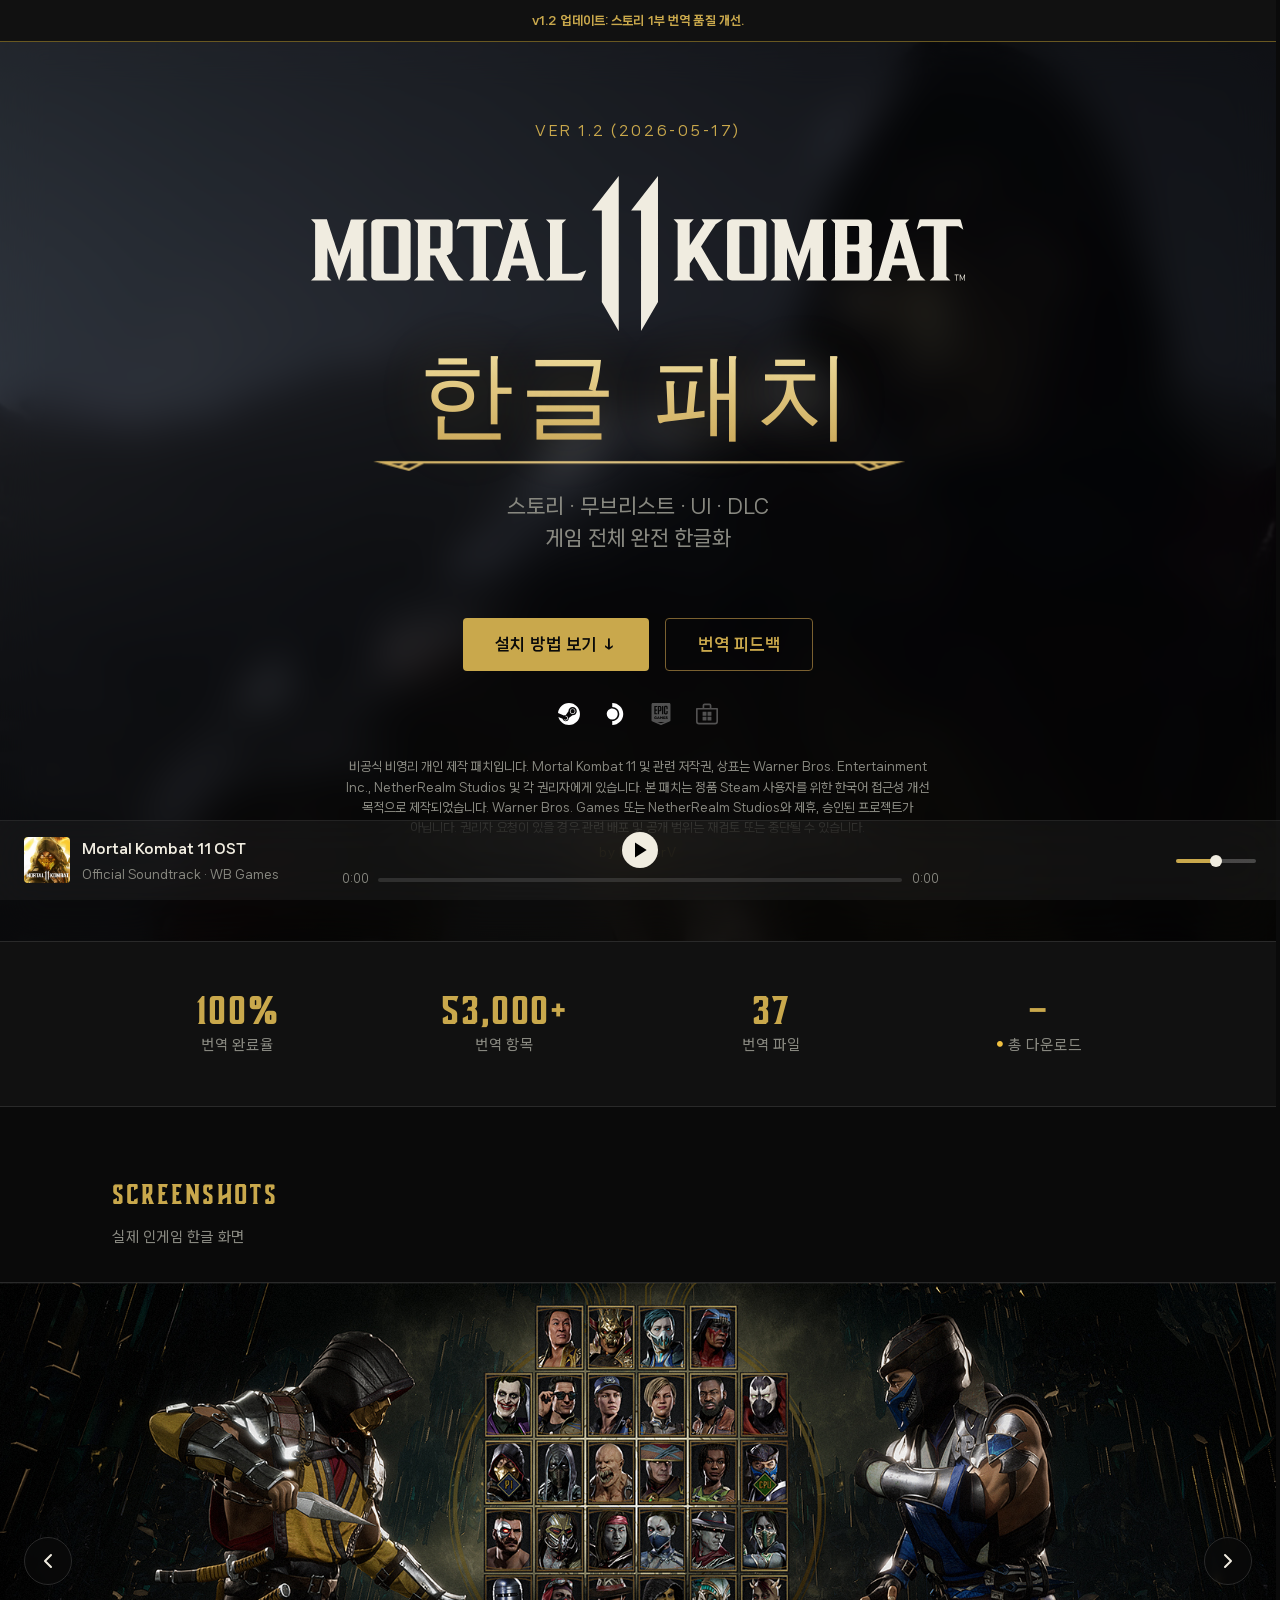
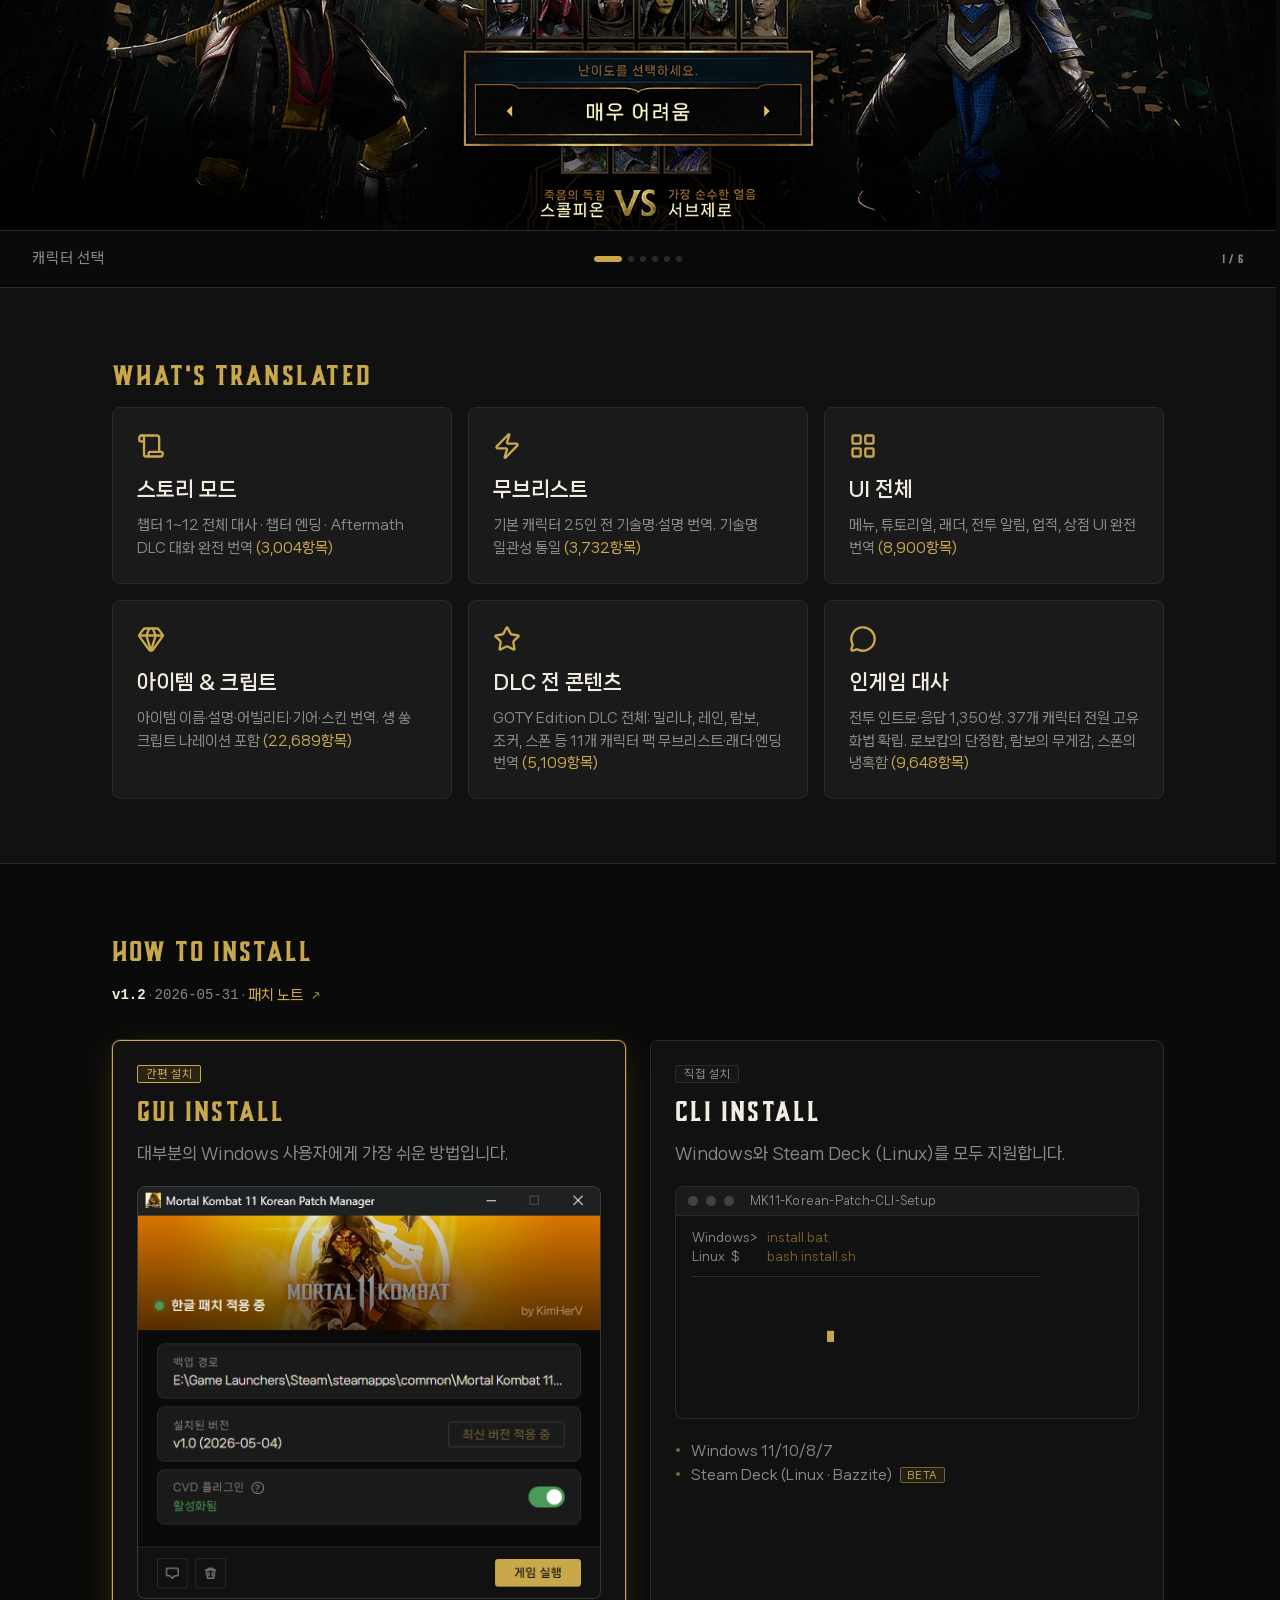
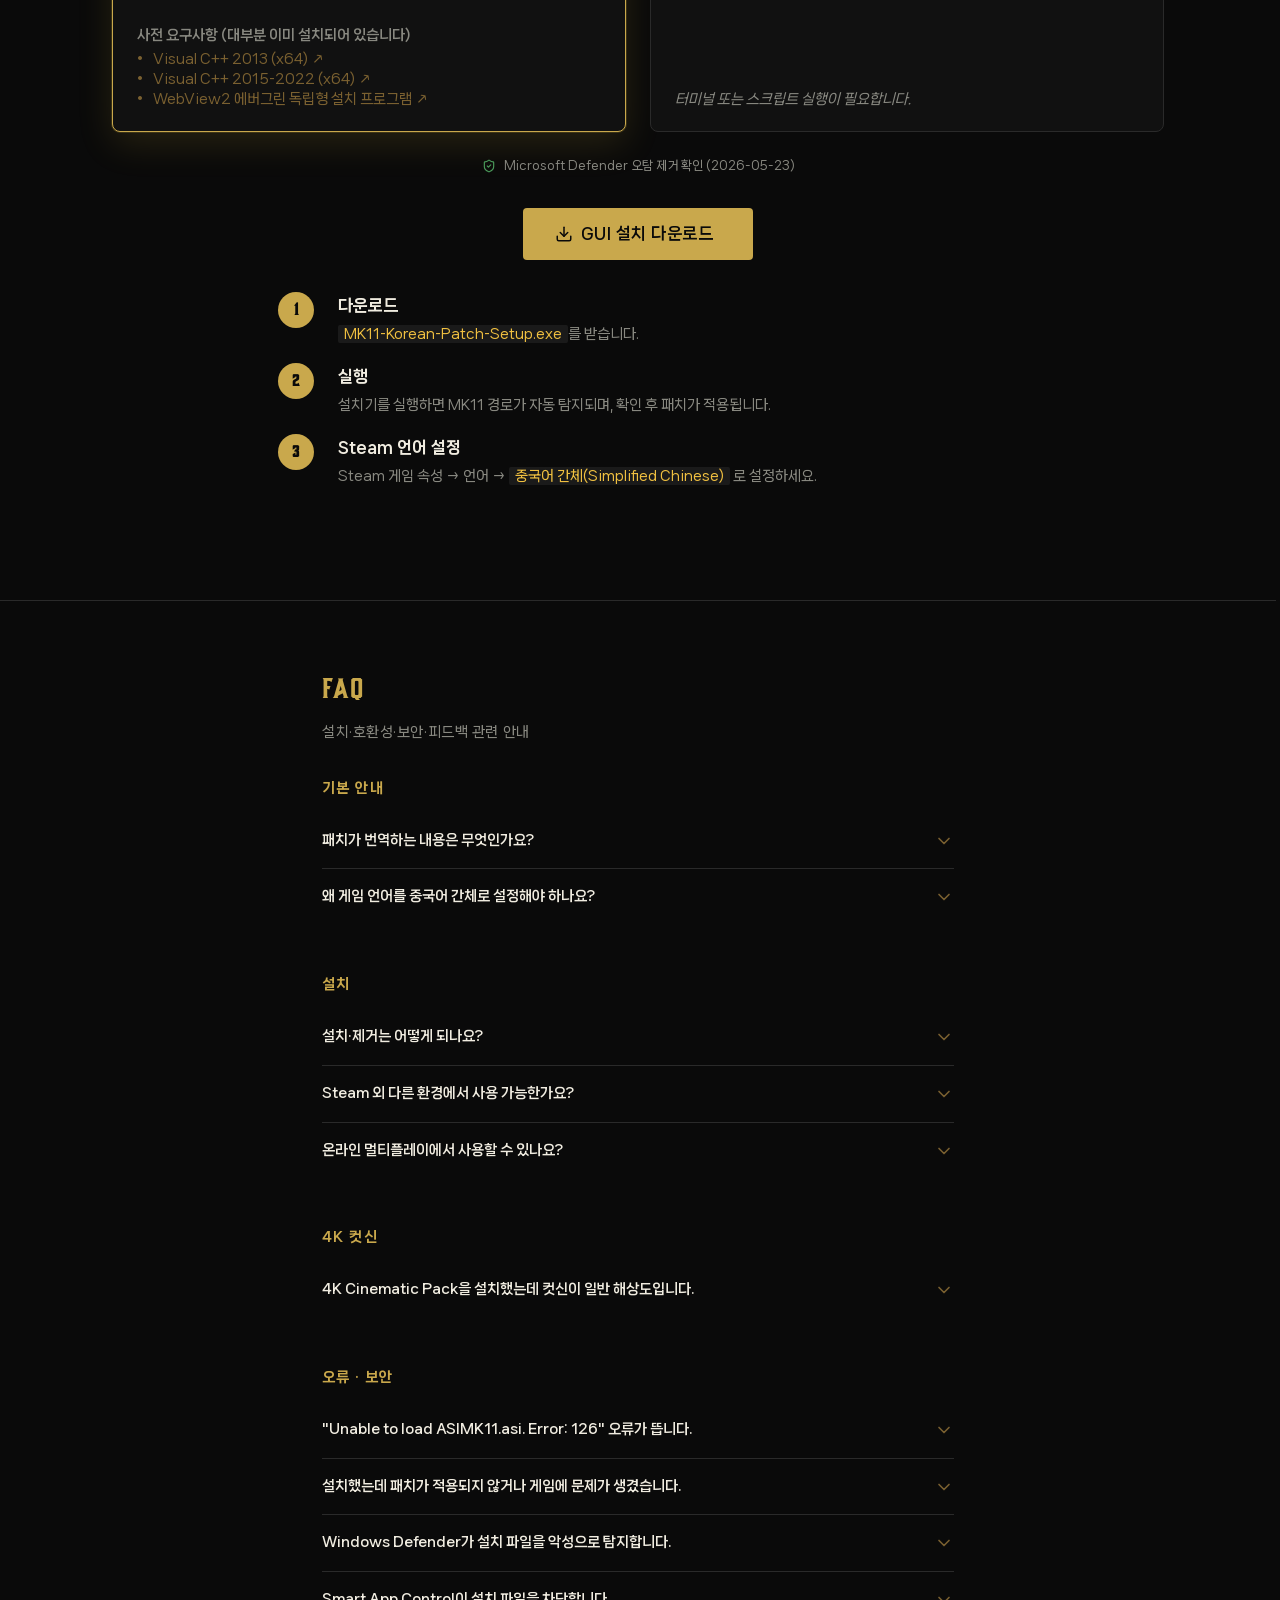
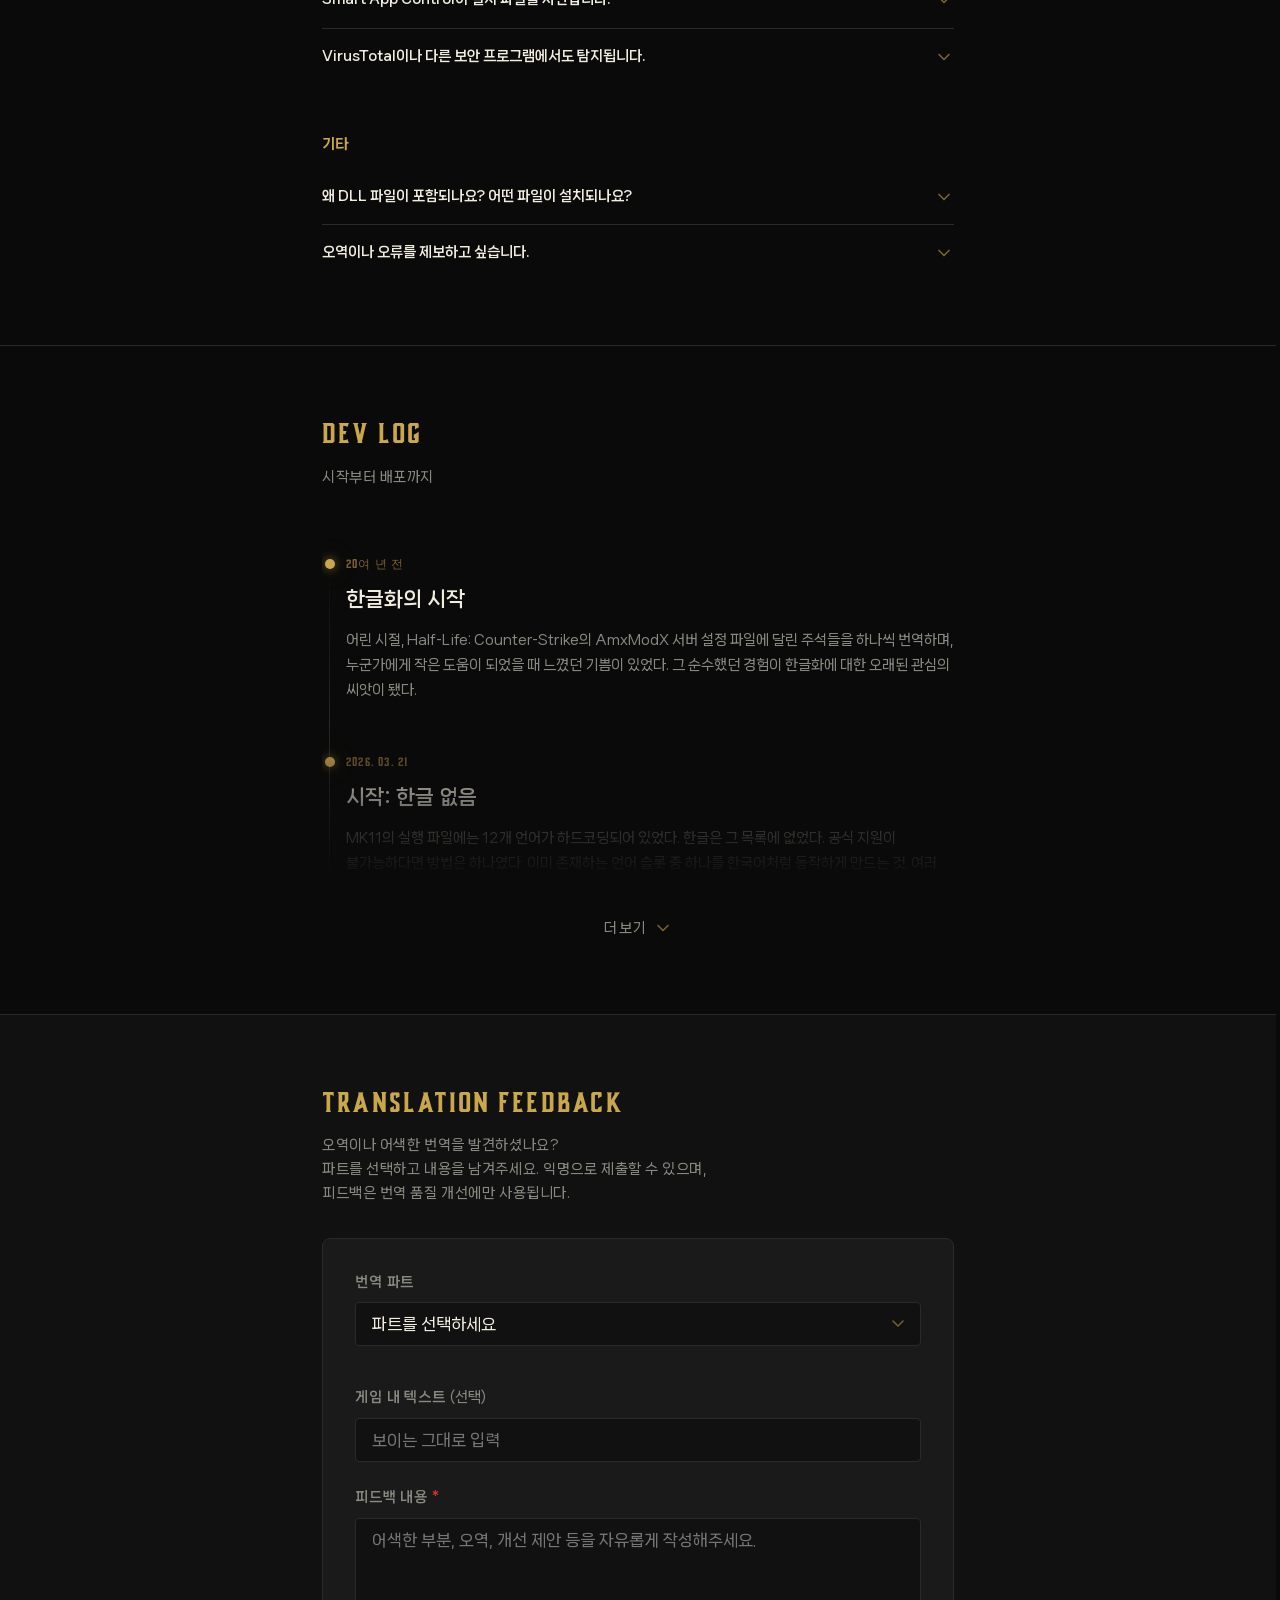
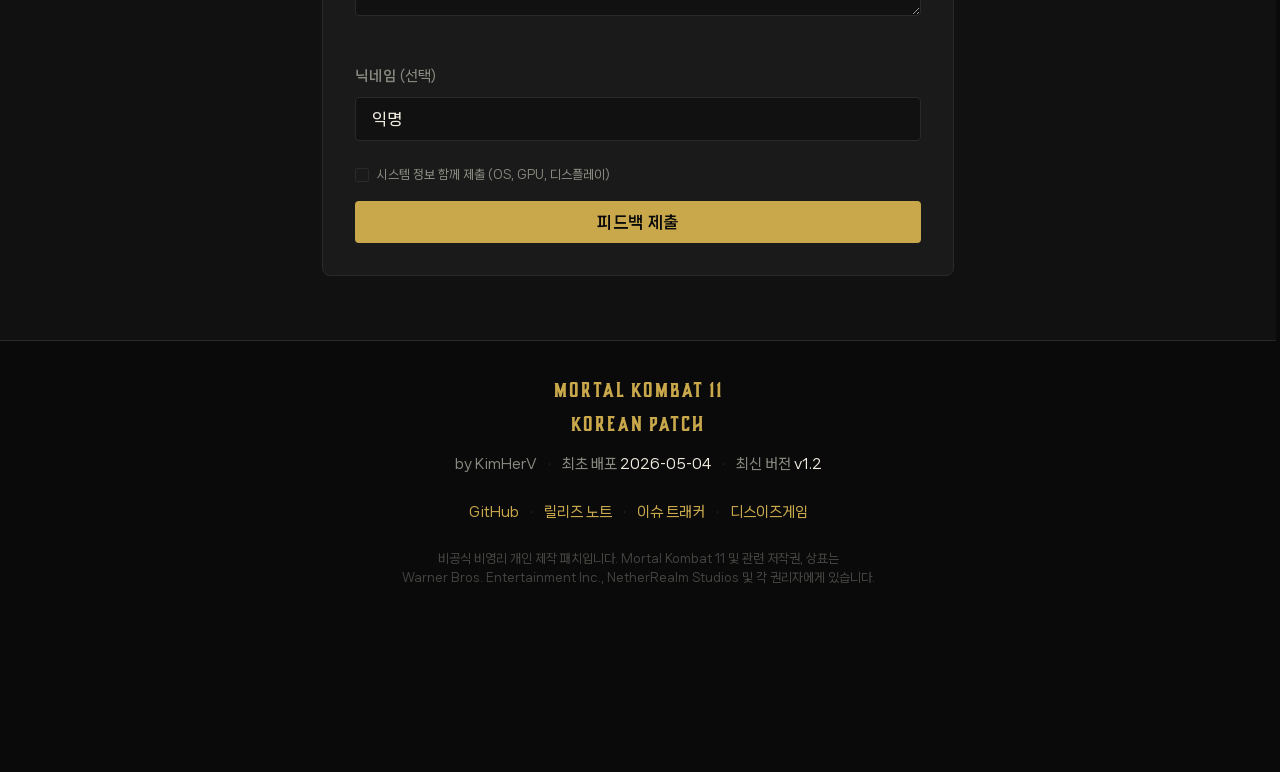
==== commit 9187022b: "release: v1.2 (2026-05-31)" ====
--- a/landing/index.html
+++ b/landing/index.html
@@ -358,9 +358,9 @@
     <div class="container">
       <h2 class="section-title" data-i18n="install.heading"></h2>
       <p class="section-subtitle install-latest">
-        <span id="latest-version">v1.1</span>
+        <span id="latest-version">v1.2</span>
         ·
-        <span id="latest-date">2026-05-17</span>
+        <span id="latest-date">2026-05-31</span>
         ·
         <a href="changelog.html?tag=translation" target="_blank" rel="noopener">
           <span data-i18n="install.latest_view"></span>
@@ -694,7 +694,7 @@
         <span class="footer-sep">·</span>
         <span class="footer-byline-pair"><span data-i18n="footer.first_release_label"></span>&nbsp;<span class="footer-meta-value">2026-05-04</span></span>
         <span class="footer-sep">·</span>
-        <span class="footer-byline-pair"><span data-i18n="footer.latest_version_label"></span>&nbsp;<span class="footer-meta-value" id="footer-version">v1.1</span></span>
+        <span class="footer-byline-pair"><span data-i18n="footer.latest_version_label"></span>&nbsp;<span class="footer-meta-value" id="footer-version">v1.2</span></span>
       </p>
       <p class="footer-links">
         <a href="https://github.com/KimHerV/mk11-korean-patch" target="_blank" rel="noopener">GitHub</a>
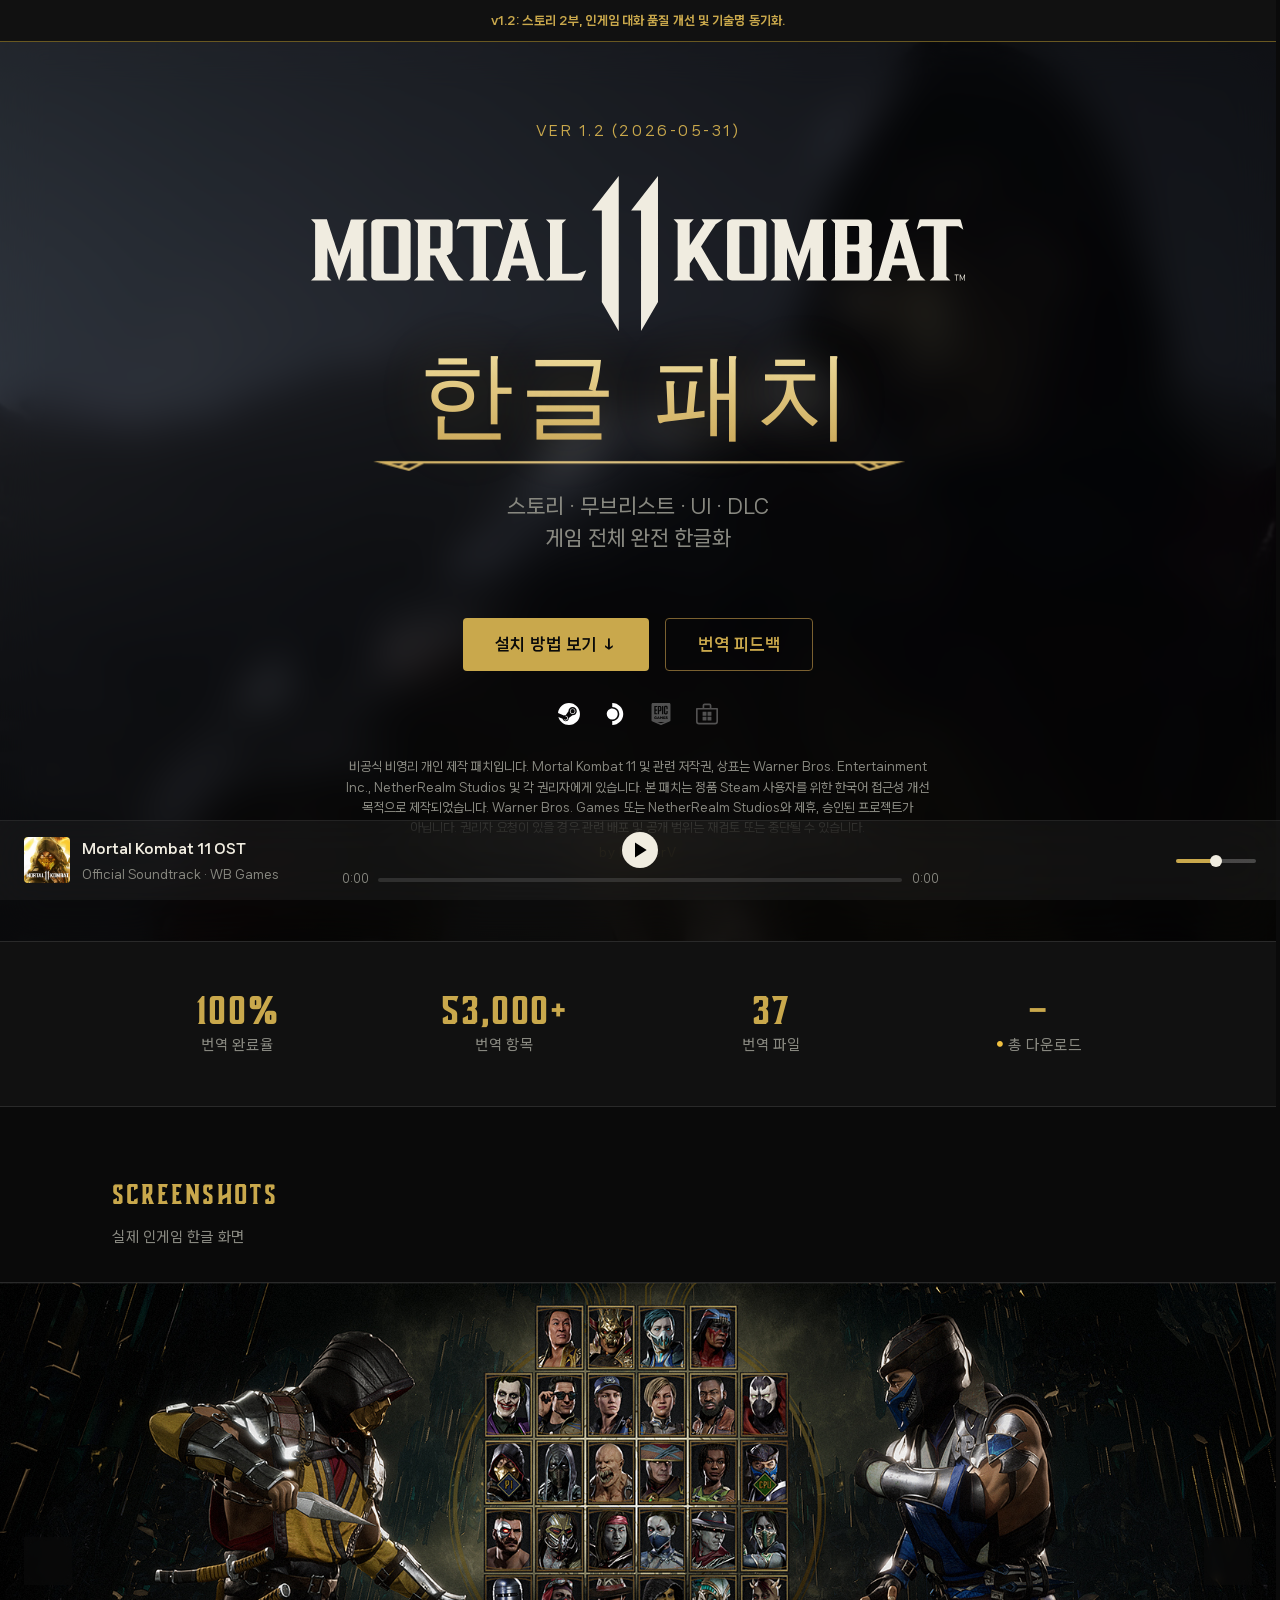
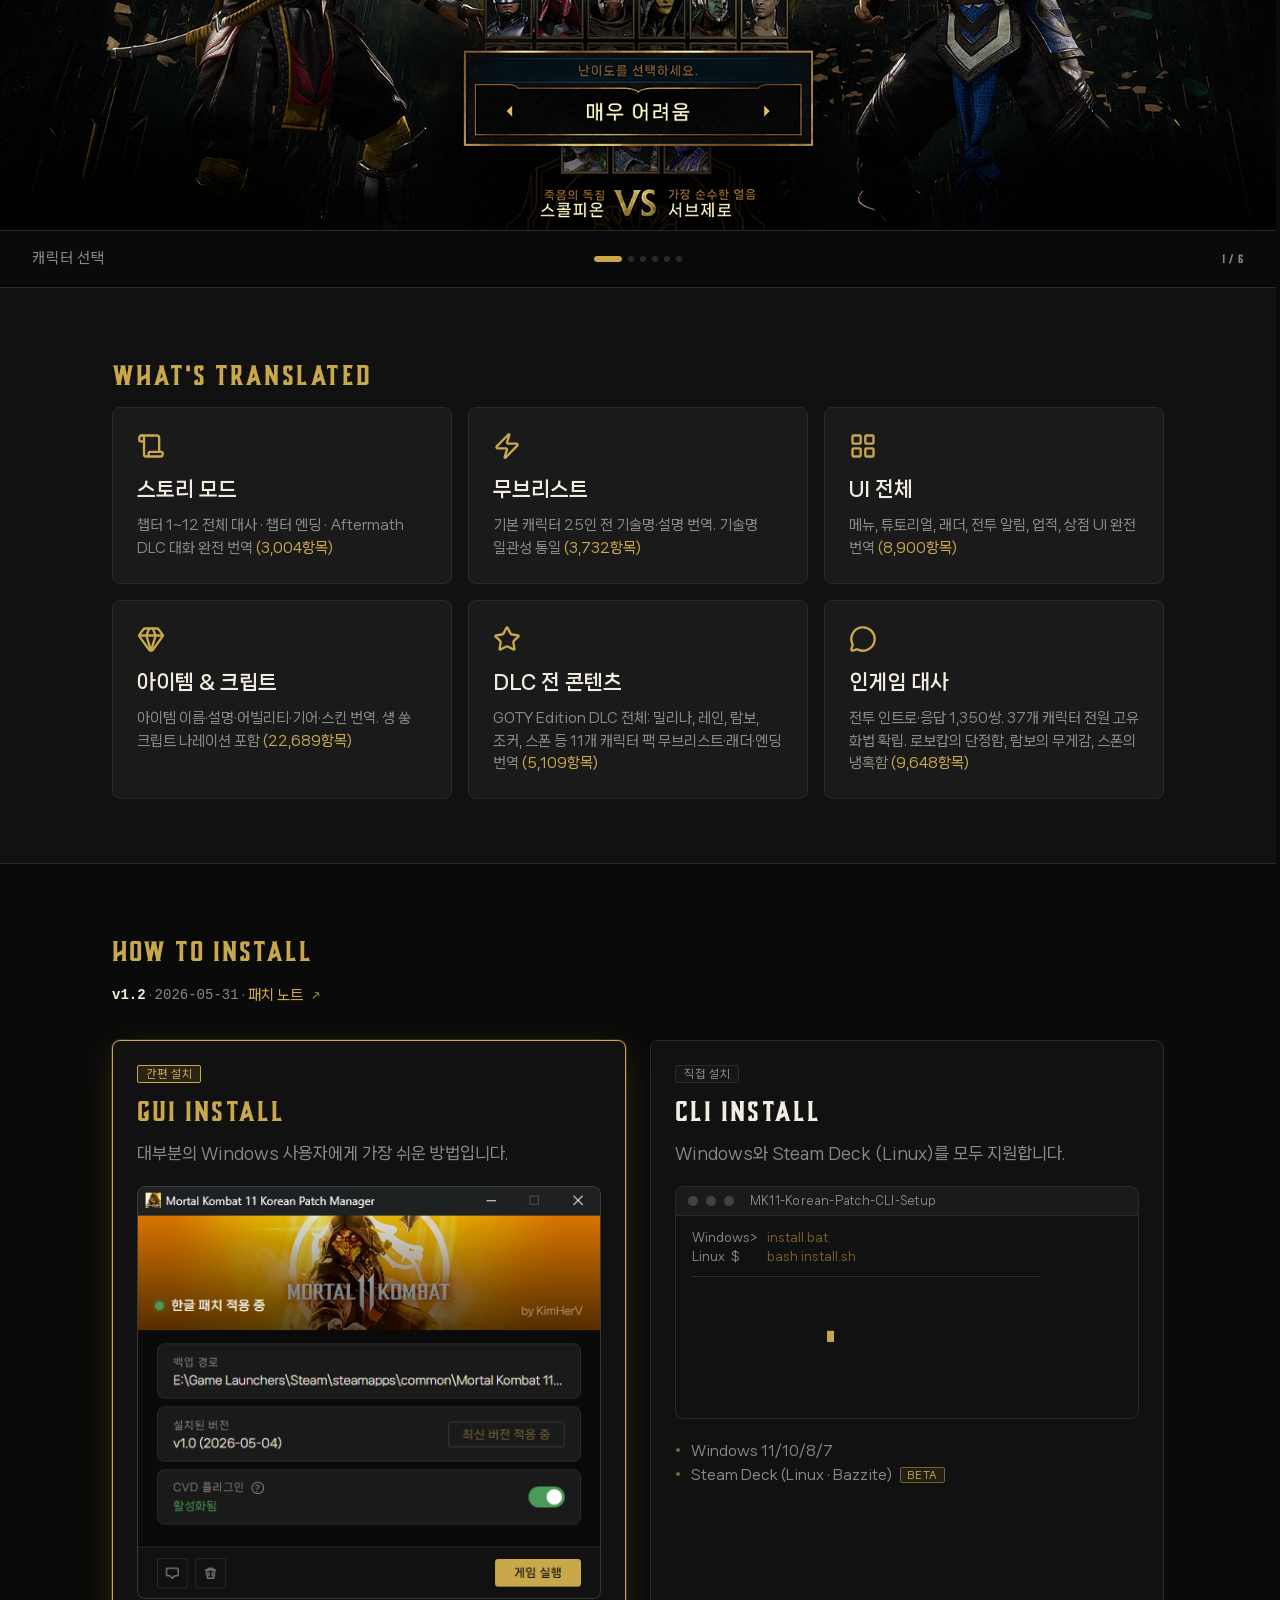
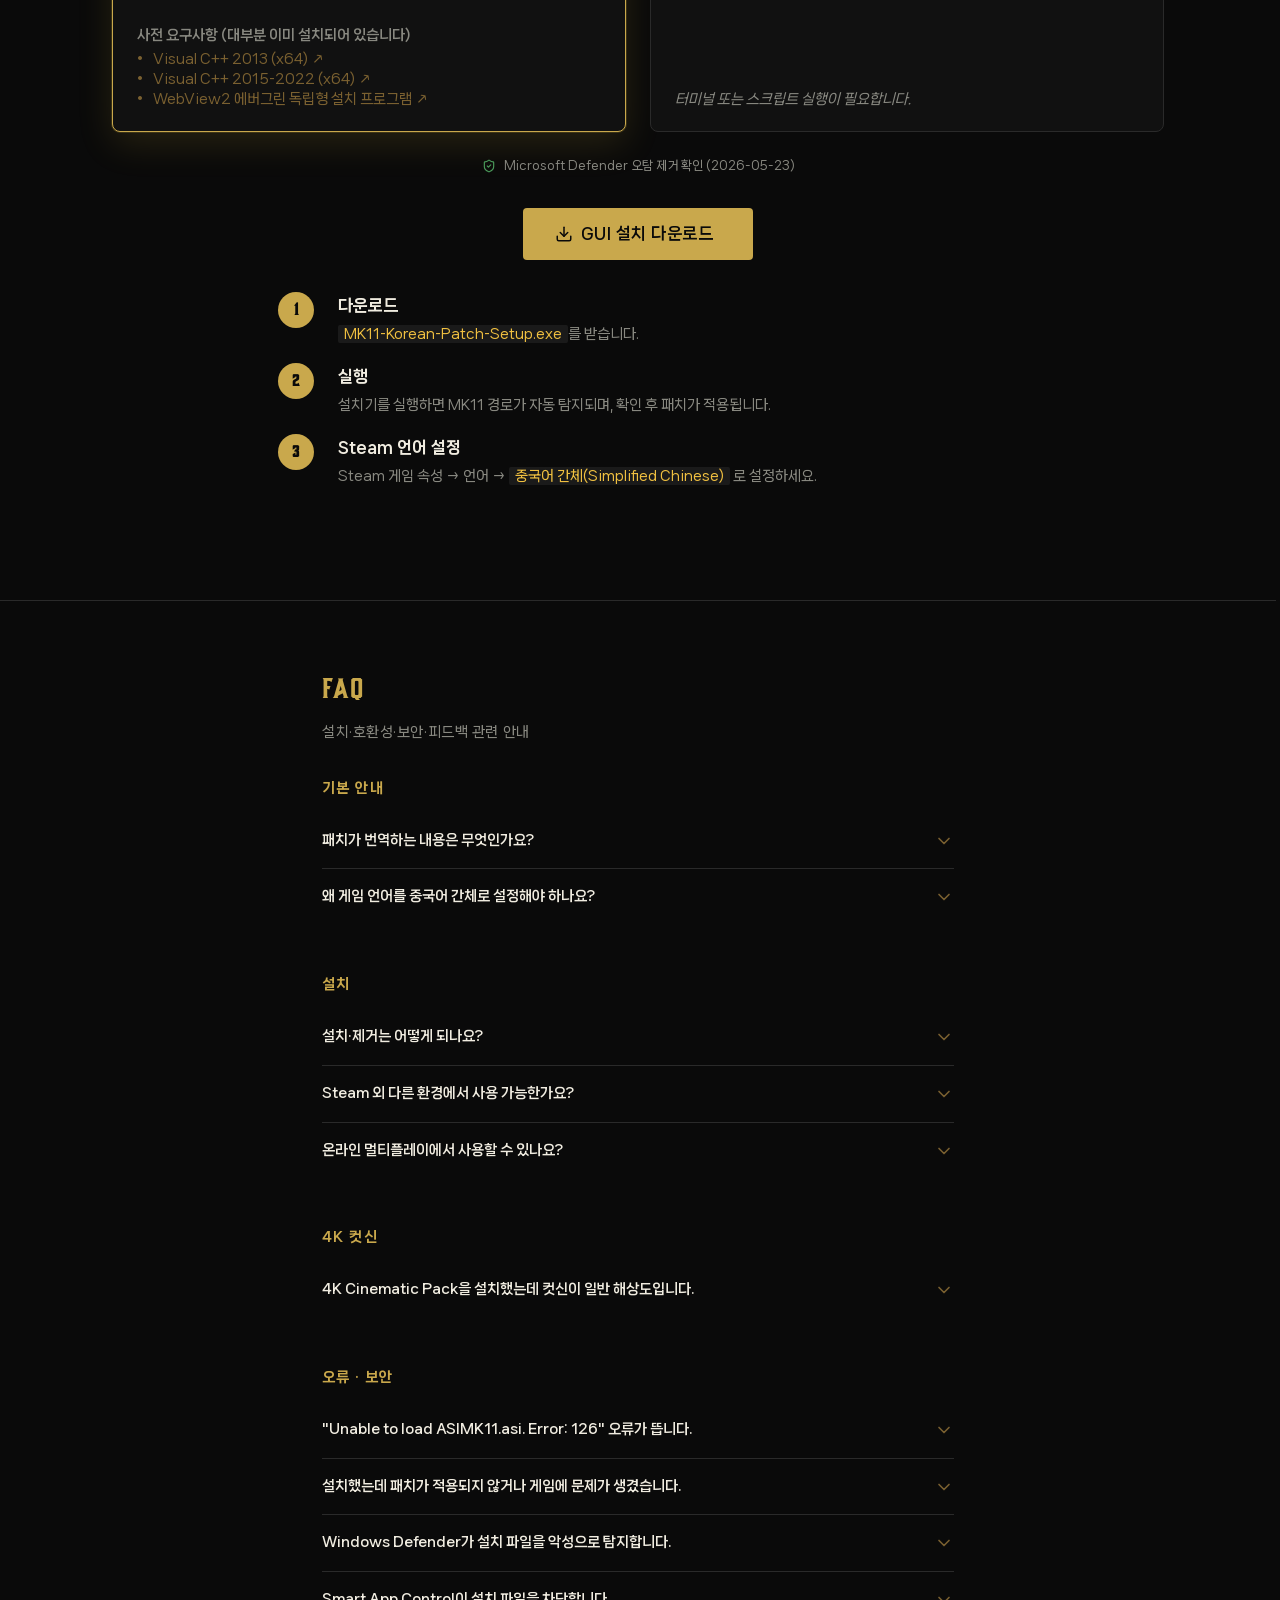
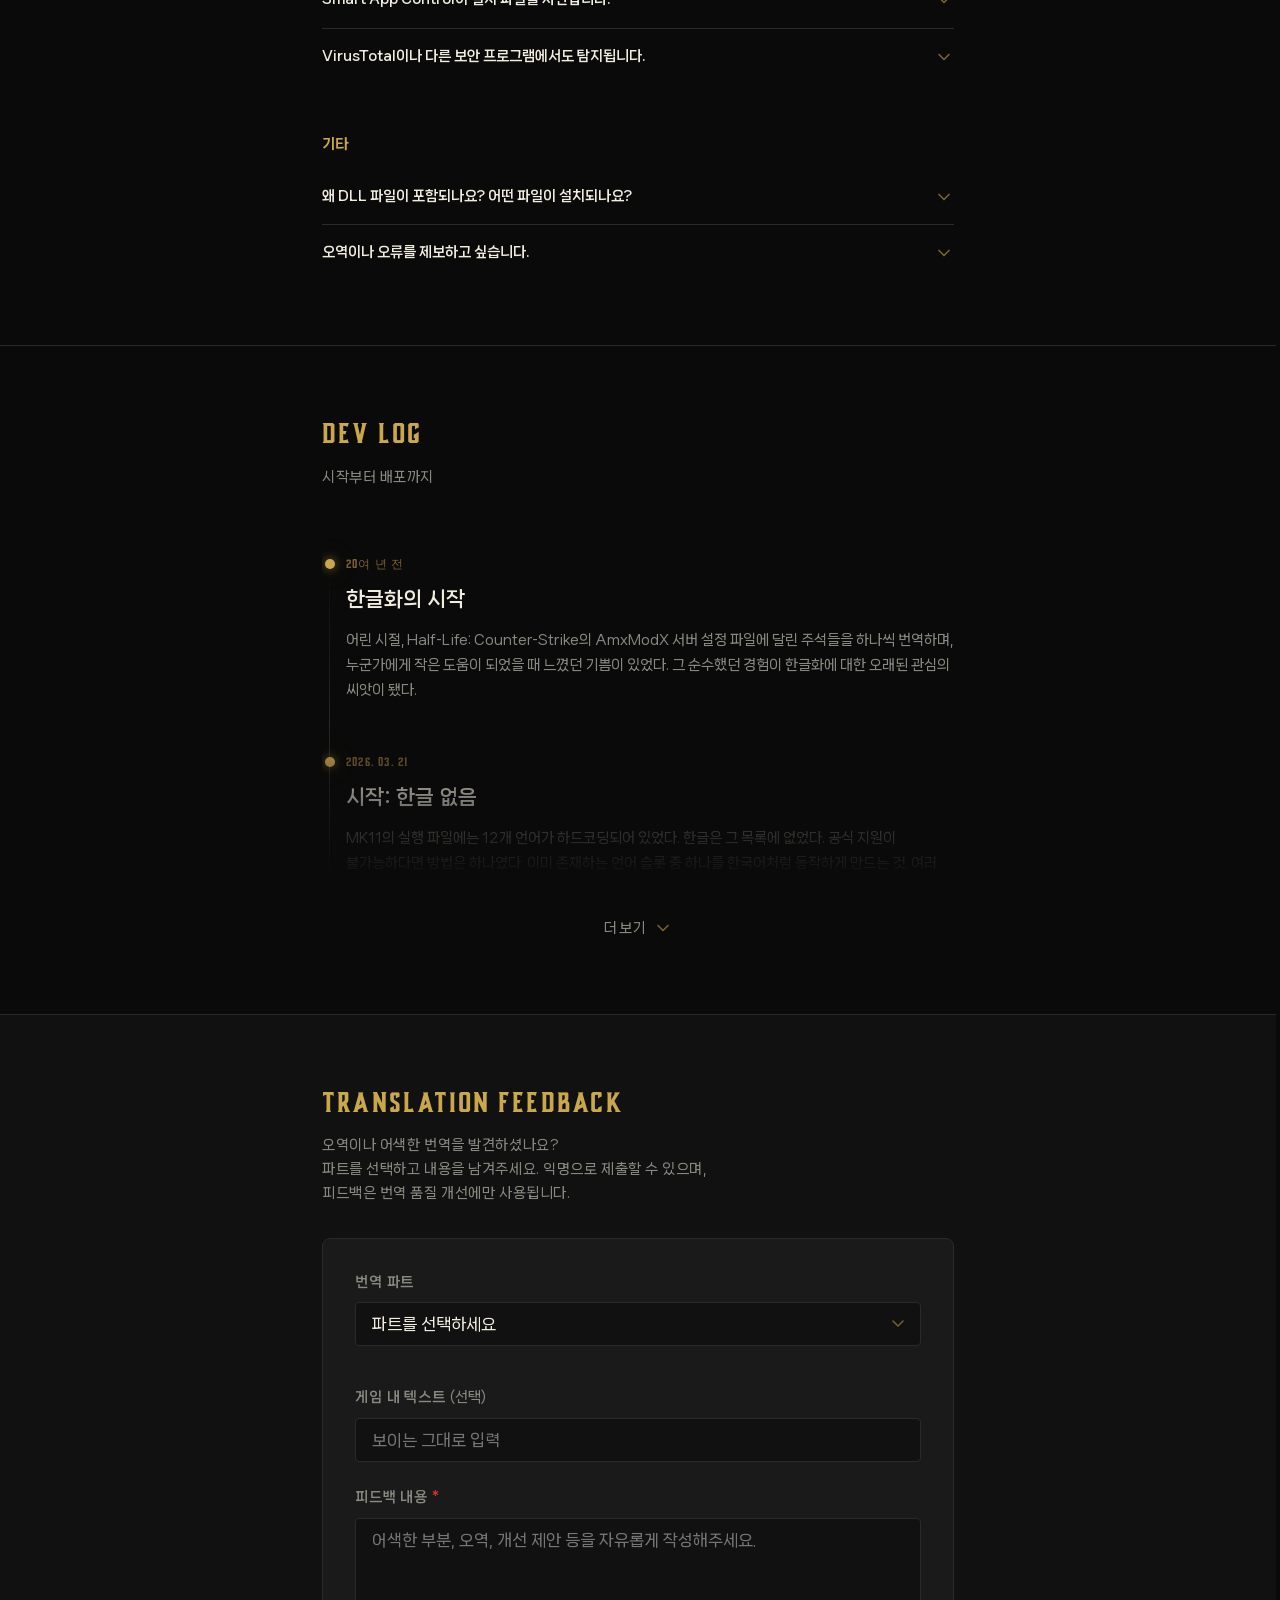
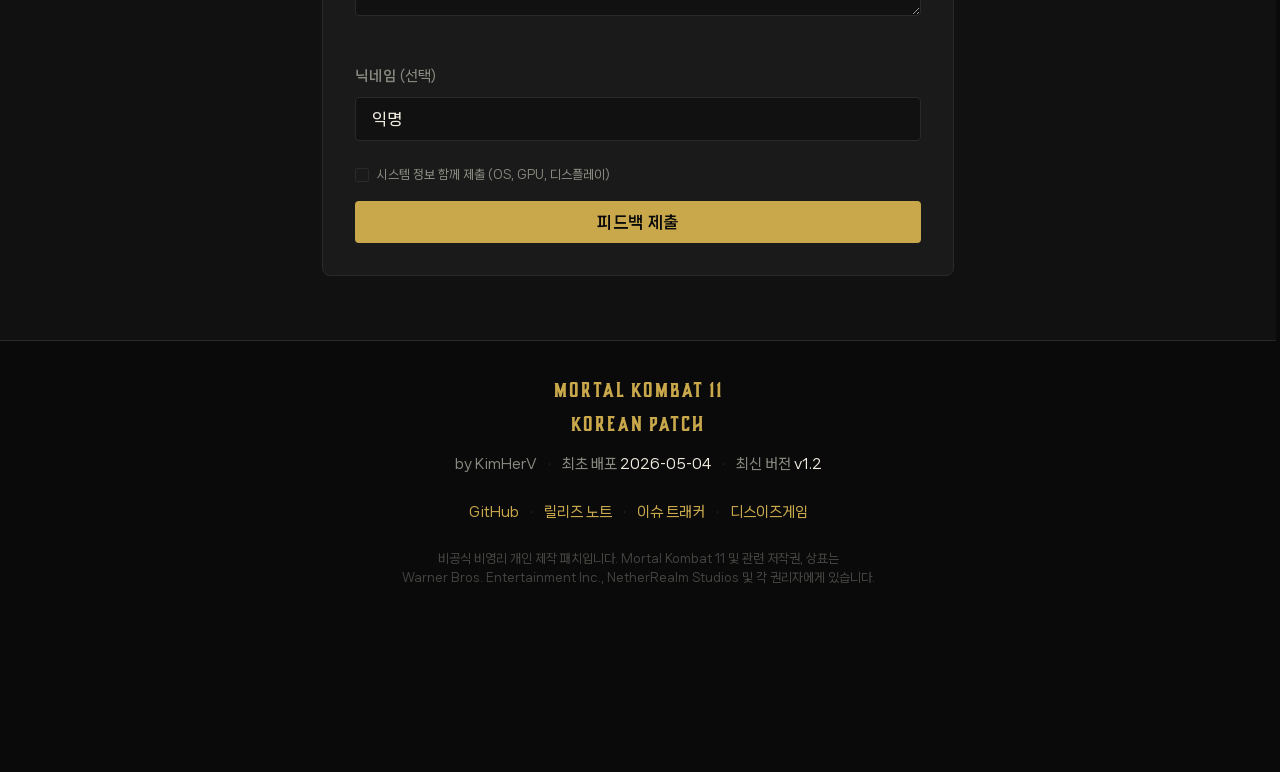
==== commit f2a4226a: "landing: emphasize Patch Manager update in GUI install dialog Add a gold callout above the security " ====
--- a/landing/index.html
+++ b/landing/index.html
@@ -742,6 +742,10 @@
         <button class="online-modal-close" id="av-notice-close" aria-label="닫기">&#10005;</button>
       </div>
       <div class="online-modal-body">
+        <div class="av-notice-callout" role="note">
+          <p class="av-notice-callout-title" data-i18n="avnotice.update_title"></p>
+          <p class="av-notice-callout-body" data-i18n="avnotice.update_body"></p>
+        </div>
         <p data-i18n="avnotice.p1"></p>
         <p data-i18n="avnotice.p2"></p>
         <p data-i18n="avnotice.p3"></p>
--- a/landing/style.css
+++ b/landing/style.css
@@ -654,6 +654,8 @@
 .online-modal.is-open .online-modal-box {
   transform: translateY(0);
 }
+/* GUI install (AV notice) dialog is wider to fit the update callout */
+#av-notice-modal .online-modal-box { max-width: 520px; }
 .online-modal-header {
   display: flex;
   align-items: center;
@@ -692,6 +694,27 @@
   text-underline-offset: 2px;
 }
 .online-modal-body a:hover { color: var(--color-gold-bright); }
+/* Emphasised update callout (gold) sits above the security paragraphs */
+.av-notice-callout {
+  padding: var(--space-3) var(--space-4);
+  background: rgba(201, 168, 76, 0.1);
+  border: 1px solid var(--color-gold);
+  border-left-width: 3px;
+  border-radius: var(--radius-sm);
+}
+/* Higher specificity (0,2,0) overrides .online-modal-body p (0,1,1) */
+.online-modal-body .av-notice-callout-title {
+  margin: 0 0 var(--space-2);
+  color: var(--color-gold-bright);
+  font-weight: 700;
+  font-size: var(--text-caption);
+  line-height: 1.5;
+}
+.online-modal-body .av-notice-callout-body {
+  margin: 0;
+  color: var(--color-text-primary);
+  line-height: 1.8;
+}
 .online-modal-list-heading {
   font-size: var(--text-caption);
   font-weight: 700;
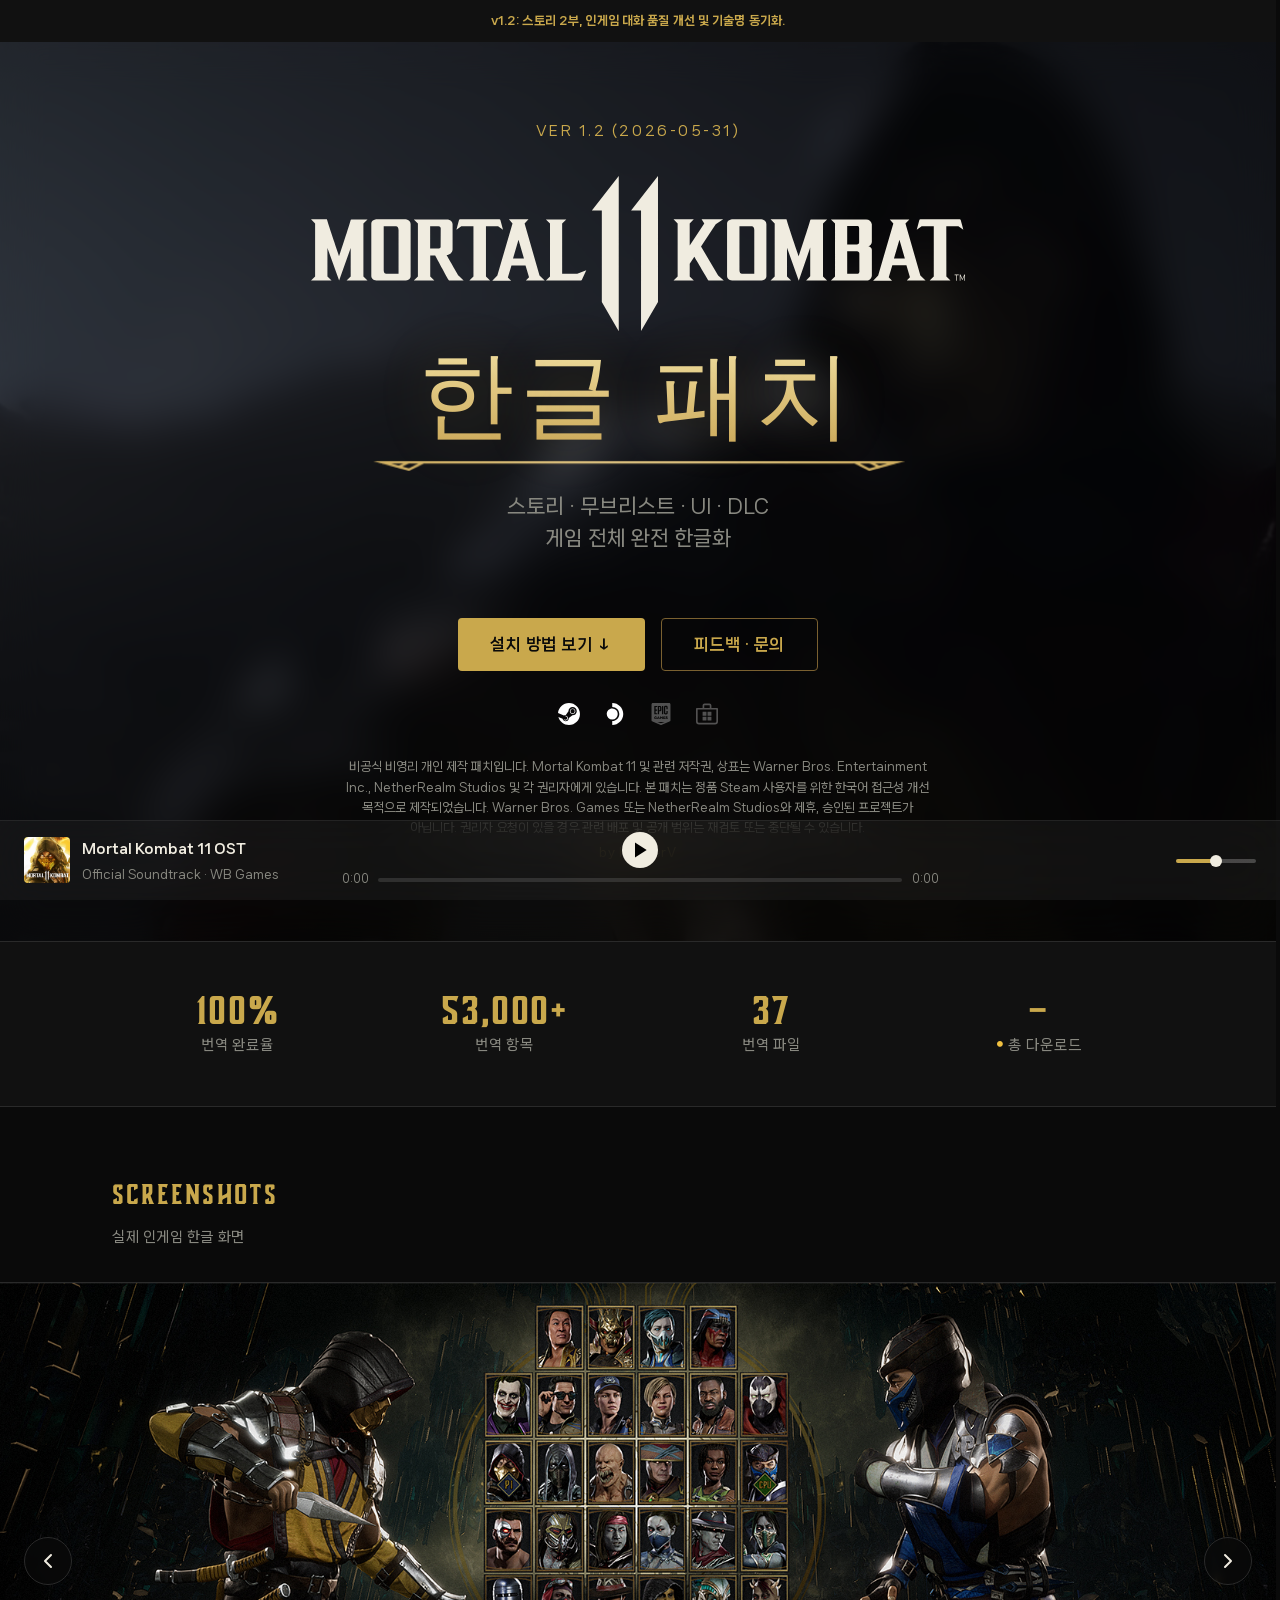
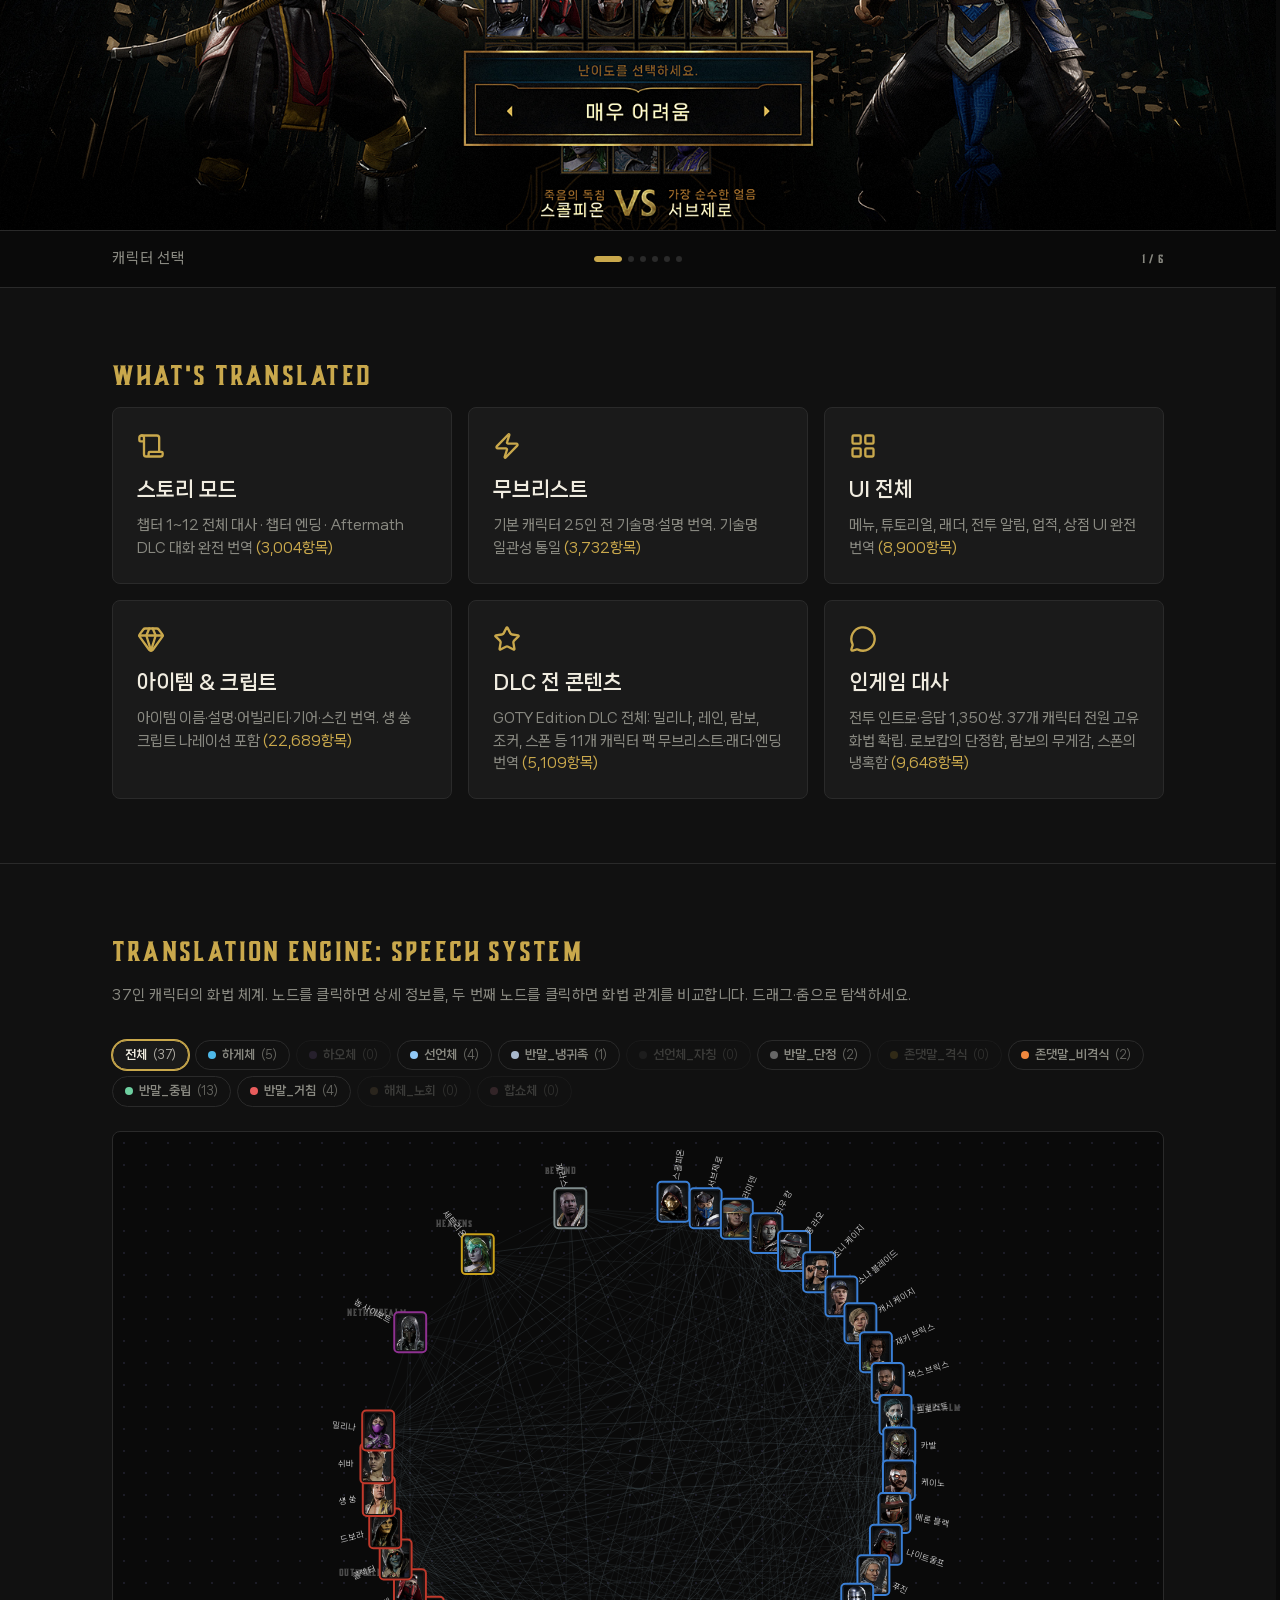
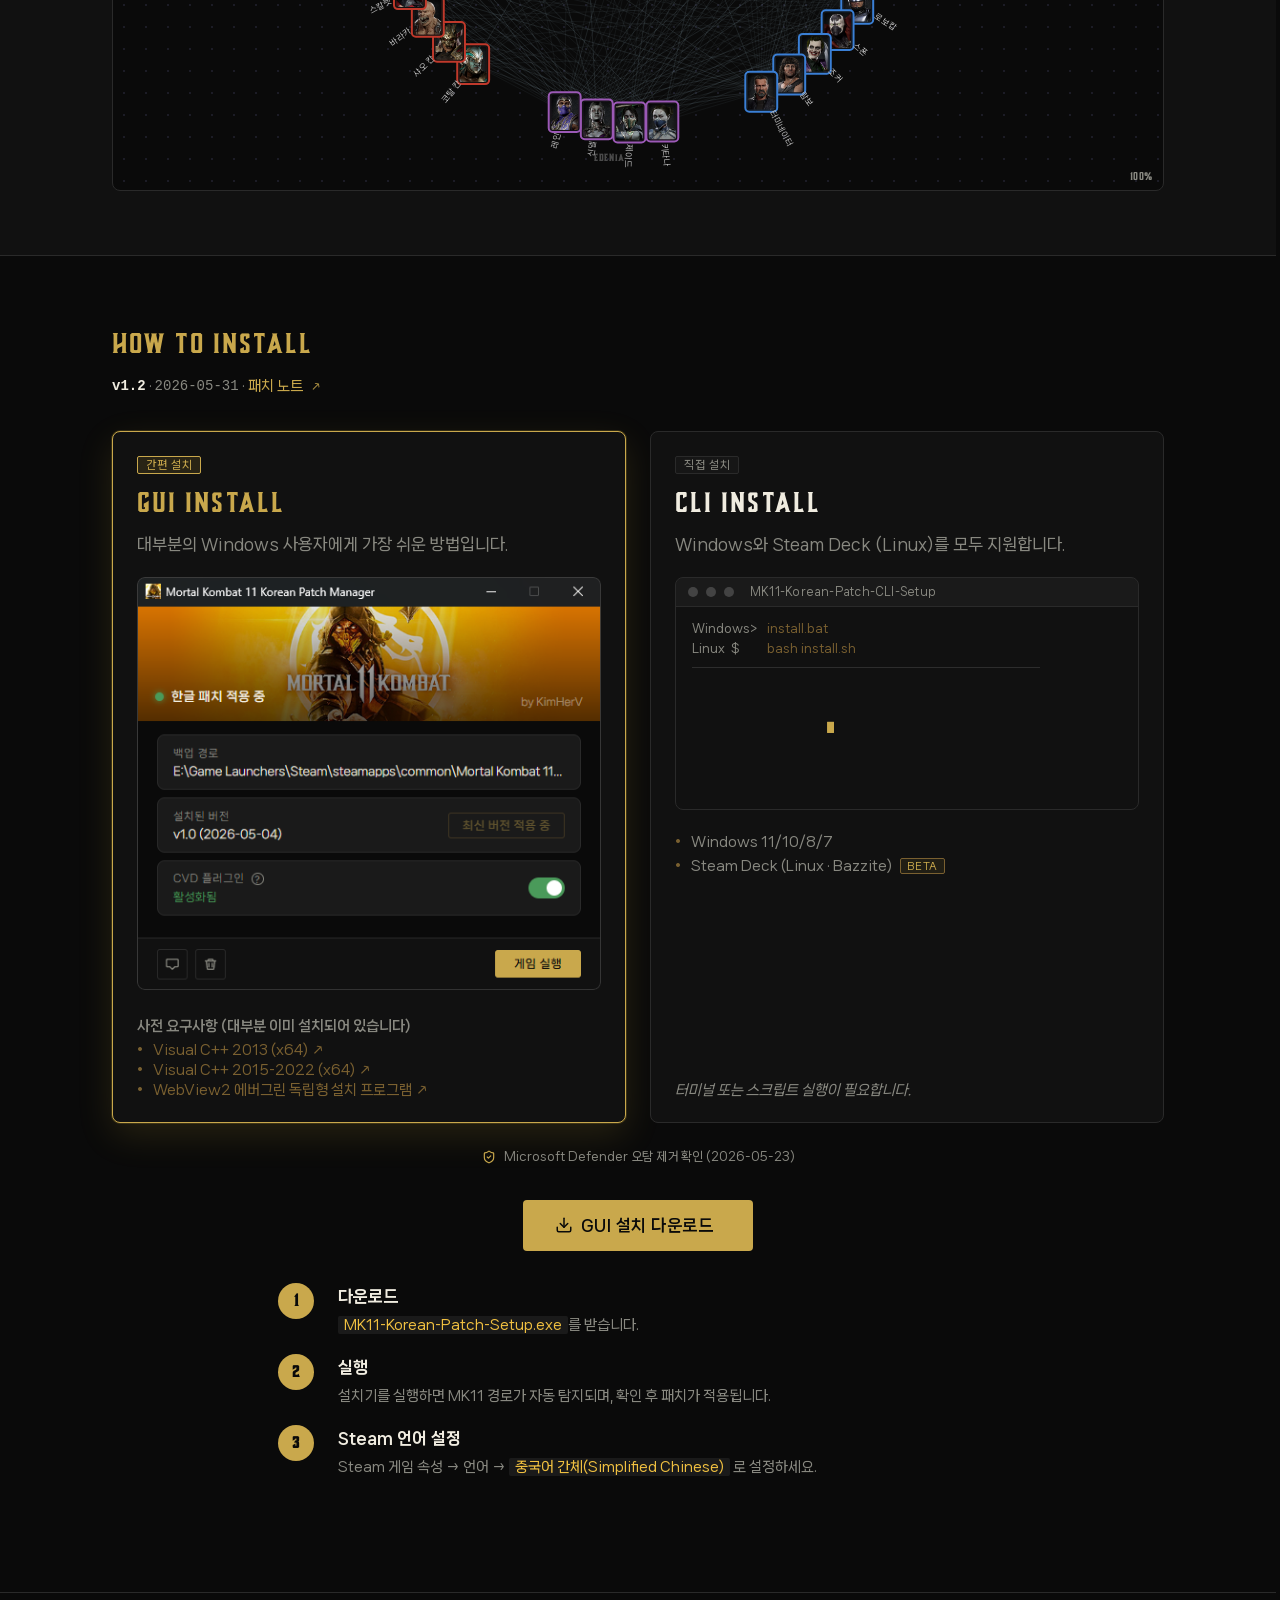
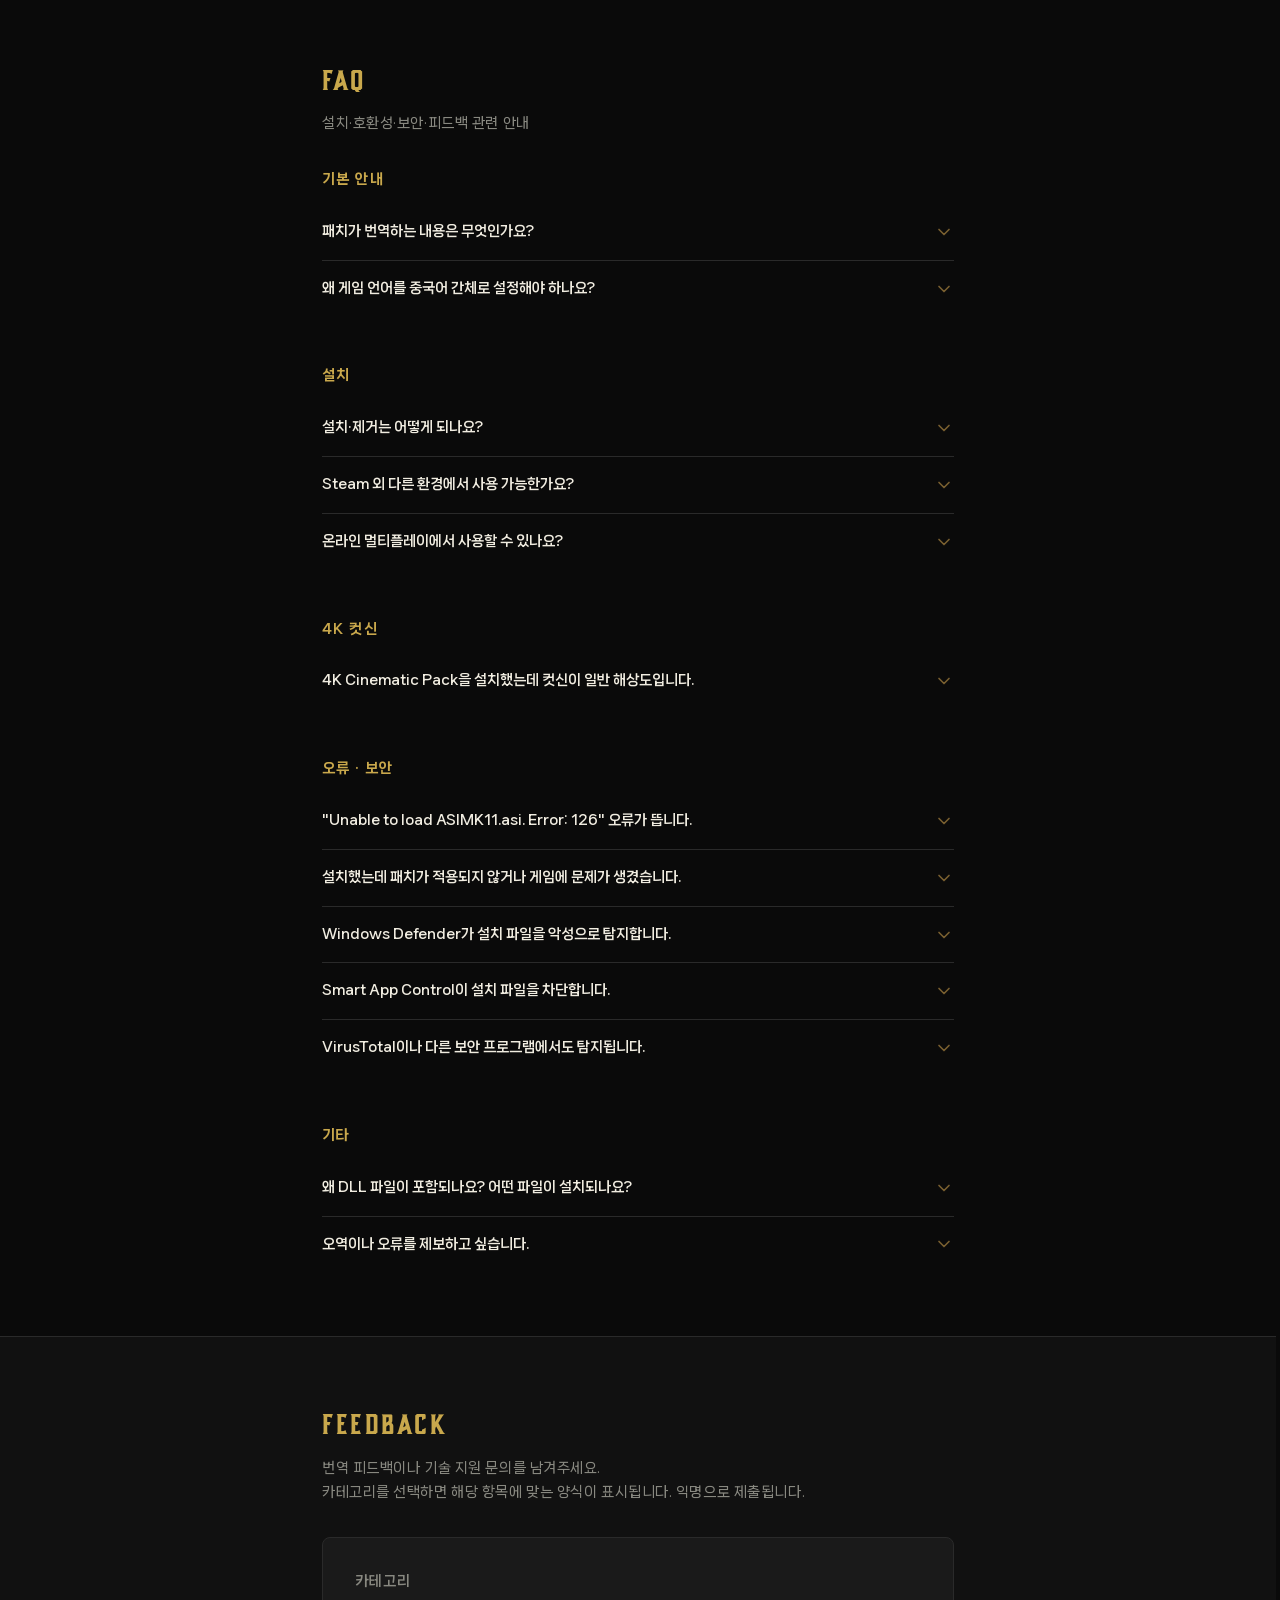
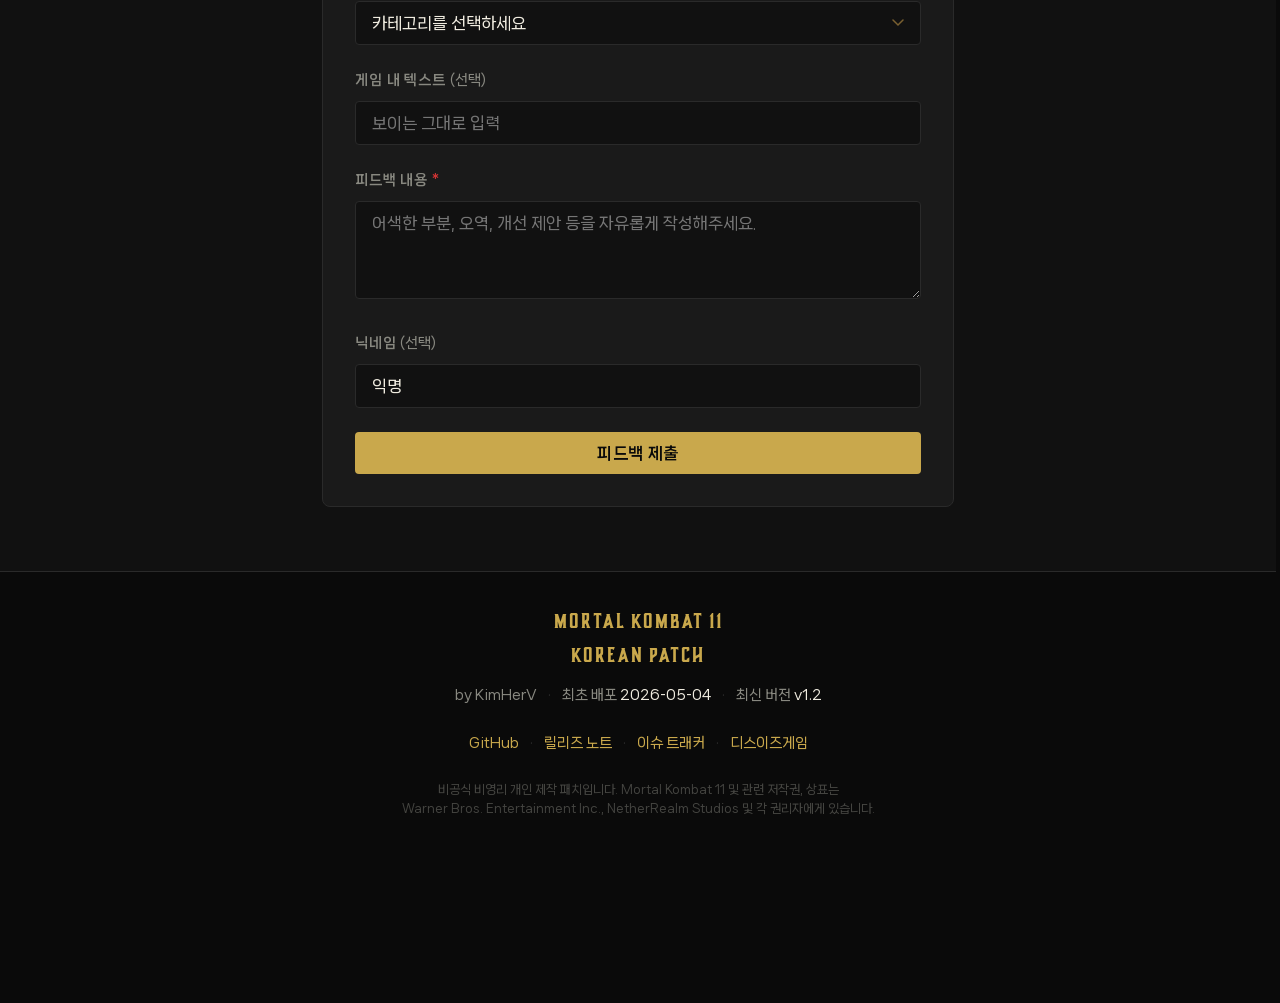
==== commit a0aae59a: "landing: support form overhaul + engine visualizer restored - Add technical support category with co" ====
--- a/landing/index.html
+++ b/landing/index.html
@@ -330,12 +330,11 @@
     </div>
   </section>
 
-  <!-- ENGINE VISUALIZER: disabled temporarily
+  <!-- ── ENGINE ─────────────────────────────────────────────── -->
   <section class="section section-dark" id="engine">
     <div class="container">
       <div class="engine-heading-row">
         <h2 class="section-title" data-i18n="engine.heading"></h2>
-        <span class="engine-wip-badge" data-i18n="engine.wip"></span>
       </div>
       <p class="section-sub" data-i18n="engine.sub"></p>
 
@@ -343,7 +342,7 @@
 
       <div class="engine-layout">
         <div class="engine-graph-wrap">
-          <svg id="engine-svg"></svg>
+          <svg id="engine-svg" aria-label="Speech register graph"></svg>
           <div class="engine-panel" id="engine-panel" hidden>
             <div id="engine-panel-inner"></div>
           </div>
@@ -351,7 +350,6 @@
       </div>
     </div>
   </section>
-  -->
 
   <!-- ── INSTALL ──────────────────────────────────────────── -->
   <section class="section" id="install">
@@ -479,8 +477,8 @@
     </div>
   </section>
 
-  <!-- ── ABOUT ───────────────────────────────────────────── -->
-  <section class="section" id="about">
+  <!-- ── ABOUT: hidden (replaced by engine visualizer) ──── -->
+  <section class="section" id="about" hidden>
     <div class="container container-narrow">
       <h2 class="section-title" data-i18n="about.heading"></h2>
       <p class="section-sub" data-i18n="about.sub"></p>
@@ -585,16 +583,50 @@
           <select id="category" name="category">
 
             <option value="" disabled selected data-i18n="feedback.opt_placeholder"></option>
-            <option value="story"    data-i18n="feedback.opt_story"></option>
-            <option value="ingame"   data-i18n="feedback.opt_ingame"></option>
-            <option value="movelist" data-i18n="feedback.opt_movelist"></option>
-            <option value="tutorial" data-i18n="feedback.opt_tutorial"></option>
-            <option value="items"    data-i18n="feedback.opt_items"></option>
-            <option value="ui"       data-i18n="feedback.opt_ui"></option>
-            <option value="krypt"    data-i18n="feedback.opt_krypt"></option>
-            <option value="other"    data-i18n="feedback.opt_other"></option>
+            <optgroup data-i18n-label="feedback.optgroup_translation">
+              <option value="story"    data-i18n="feedback.opt_story"></option>
+              <option value="ingame"   data-i18n="feedback.opt_ingame"></option>
+              <option value="movelist" data-i18n="feedback.opt_movelist"></option>
+              <option value="tutorial" data-i18n="feedback.opt_tutorial"></option>
+              <option value="items"    data-i18n="feedback.opt_items"></option>
+              <option value="ui"       data-i18n="feedback.opt_ui"></option>
+              <option value="krypt"    data-i18n="feedback.opt_krypt"></option>
+              <option value="other"    data-i18n="feedback.opt_other"></option>
+            </optgroup>
+            <optgroup data-i18n-label="feedback.optgroup_support">
+              <option value="support"  data-i18n="feedback.opt_support"></option>
+            </optgroup>
           </select>
           <span class="field-error" id="error-category"></span>
+        </div>
+
+        <div id="support-checklist" class="form-row form-checklist" hidden>
+          <p class="checklist-heading">
+            <span data-i18n="support.checklist_heading"></span>
+            <span class="required">*</span>
+            <span class="check-counter" id="check-counter">0/5</span>
+          </p>
+          <label class="check-item">
+            <input type="checkbox" id="check-lang" name="check_lang" />
+            <span data-i18n="support.check_lang"></span>
+          </label>
+          <label class="check-item">
+            <input type="checkbox" id="check-av" name="check_av" />
+            <span data-i18n="support.check_av"></span>
+          </label>
+          <label class="check-item">
+            <input type="checkbox" id="check-reinstall" name="check_reinstall" />
+            <span data-i18n="support.check_reinstall"></span>
+          </label>
+          <label class="check-item">
+            <input type="checkbox" id="check-admin" name="check_admin" />
+            <span data-i18n="support.check_admin"></span>
+          </label>
+          <label class="check-item">
+            <input type="checkbox" id="check-deps" name="check_deps" />
+            <span data-i18n="support.check_deps"></span>
+          </label>
+          <span class="field-error" id="error-checks"></span>
         </div>
 
         <div class="form-row" id="subcategory-row" hidden>
@@ -623,7 +655,7 @@
           <span class="field-error" id="error-chars"></span>
         </div>
 
-        <div class="form-row">
+        <div class="form-row" id="original-row">
           <label for="original">
             <span data-i18n="feedback.label_original"></span>
             <span class="label-hint" data-i18n="feedback.label_original_hint"></span>
@@ -634,13 +666,103 @@
 
         <div class="form-row">
           <label for="suggestion">
-            <span data-i18n="feedback.label_suggestion"></span>
+            <span class="label-normal" data-i18n="feedback.label_suggestion"></span>
+            <span class="label-support" hidden data-i18n="support.label_symptom"></span>
             <span class="required">*</span>
           </label>
           <textarea id="suggestion" name="suggestion" rows="4"
             data-i18n-placeholder="feedback.placeholder_suggestion"></textarea>
           <span class="field-error" id="error-suggestion"></span>
         </div>
+        <!-- SCREENSHOT: disabled temporarily
+        <div class="form-row">
+          <label>
+            <span data-i18n="feedback.label_screenshot"></span>
+            <span class="label-hint" data-i18n="feedback.label_screenshot_hint"></span>
+          </label>
+          <div class="screenshot-area">
+            <input type="file" id="screenshot" accept="image/*" style="display:none" />
+            <label for="screenshot" class="btn btn-secondary" data-i18n="feedback.screenshot_btn"></label>
+          </div>
+          <img id="screenshot-preview" class="screenshot-preview" hidden alt="" />
+          <div class="screenshot-caption" id="screenshot-caption" hidden>
+            <span class="screenshot-filename" id="screenshot-filename"></span>
+            <button type="button" class="screenshot-remove" id="screenshot-remove" data-i18n="feedback.screenshot_remove"></button>
+          </div>
+          <p class="screenshot-warn" id="screenshot-warn" hidden data-i18n="feedback.screenshot_warn"></p>
+        </div>
+        -->
+        <div id="support-fields" hidden>
+
+          <div class="form-row">
+            <label for="s-platform">
+              <span data-i18n="support.label_platform"></span>
+              <span class="required">*</span>
+            </label>
+            <select id="s-platform" name="platform">
+              <option value="" disabled selected data-i18n="support.opt_placeholder"></option>
+              <optgroup data-i18n-label="support.optgroup_steam">
+                <option value="steam_win"   data-i18n="support.opt_steam_win"></option>
+                <option value="steam_deck"  data-i18n="support.opt_steam_deck"></option>
+                <option value="steam_linux" data-i18n="support.opt_steam_linux"></option>
+              </optgroup>
+              <optgroup data-i18n-label="support.optgroup_other_stores">
+                <option value="epic"          data-i18n="support.opt_epic"></option>
+                <option value="xbox_gamepass" data-i18n="support.opt_xbox_gamepass"></option>
+              </optgroup>
+              <option value="other" data-i18n="support.opt_other"></option>
+            </select>
+            <span class="field-error" id="error-platform"></span>
+          </div>
+          <div class="form-row" id="platform-other-row" hidden>
+            <label for="s-platform-other" data-i18n="support.label_platform_other"></label>
+            <input type="text" id="s-platform-other" name="platform_other"
+              data-i18n-placeholder="support.placeholder_platform_other" />
+          </div>
+
+          <div class="form-row">
+            <div class="form-row-header">
+              <label for="s-os">
+                <span data-i18n="support.label_os"></span>
+                <span class="required">*</span>
+              </label>
+              <button type="button" id="btn-autofill" class="btn-link" data-i18n="support.btn_autofill"></button>
+            </div>
+            <input type="text" id="s-os" name="os"
+              data-i18n-placeholder="support.placeholder_os" />
+            <span class="field-error" id="error-os"></span>
+          </div>
+          <div class="form-row">
+            <label for="s-gpu">
+              <span data-i18n="support.label_gpu"></span>
+              <span class="required">*</span>
+            </label>
+            <input type="text" id="s-gpu" name="gpu"
+              data-i18n-placeholder="support.placeholder_gpu" />
+            <span class="field-error" id="error-gpu"></span>
+          </div>
+
+          <div class="form-row">
+            <label for="files-url">
+              <span data-i18n="support.label_files_url"></span>
+              <span class="label-hint" data-i18n="support.hint_optional"></span>
+            </label>
+            <p class="field-hint"><span data-i18n="support.hint_files_url"></span> <span id="copy-path-wrap" hidden><button type="button" id="btn-copy-path" class="btn-link" data-i18n="support.btn_copy_path"></button></span></p>
+            <input type="text" id="files-url" name="files_url"
+              data-i18n-placeholder="support.placeholder_files_url" />
+          </div>
+
+          <div class="form-row">
+            <label for="s-contact">
+              <span data-i18n="support.label_contact"></span>
+              <span class="label-hint" data-i18n="support.hint_optional"></span>
+            </label>
+            <input type="text" id="s-contact" name="contact"
+              data-i18n-placeholder="support.placeholder_contact" />
+          </div>
+
+        </div><!-- /support-fields -->
+
         <div class="form-row">
           <label for="nickname">
             <span data-i18n="feedback.label_nickname"></span>
@@ -652,31 +774,16 @@
             value="익명"
             maxlength="30" />
         </div>
-        <!-- SCREENSHOT: disabled temporarily
-        <div class="form-row">
-          <label>
-            <span data-i18n="feedback.label_screenshot"></span>
-            <span class="label-hint" data-i18n="feedback.label_screenshot_hint"></span>
-          </label>
-          <div class="screenshot-area">
-            <input type="file" id="screenshot" accept="image/*" style="display:none" />
-            <label for="screenshot" class="btn btn-secondary" data-i18n="feedback.screenshot_btn"></label>
-          </div>
-          <img id="screenshot-preview" class="screenshot-preview" hidden alt="" />
-          <div class="screenshot-caption" id="screenshot-caption" hidden>
-            <span class="screenshot-filename" id="screenshot-filename"></span>
-            <button type="button" class="screenshot-remove" id="screenshot-remove" data-i18n="feedback.screenshot_remove"></button>
-          </div>
-          <p class="screenshot-warn" id="screenshot-warn" hidden data-i18n="feedback.screenshot_warn"></p>
-        </div>
-        -->
-        <div class="form-row form-row--check">
+
+        <!-- sysinfo-row: temporarily disabled
+        <div class="form-row form-row--check" id="sysinfo-row" hidden>
           <label class="sysinfo-label" for="include-sysinfo">
             <input type="checkbox" id="include-sysinfo" />
             <span data-i18n="feedback.sysinfo_label"></span>
           </label>
           <pre class="sysinfo-preview" id="sysinfo-preview" hidden></pre>
         </div>
+        -->
         <div class="form-footer">
           <button type="submit" class="btn btn-primary btn-lg" id="submit-btn" data-i18n="feedback.btn_submit"></button>
         </div>
@@ -684,6 +791,7 @@
       </form>
     </div>
   </section>
+
 
   <!-- ── FOOTER ───────────────────────────────────────────── -->
   <footer class="footer">
@@ -860,5 +968,6 @@
   }());
 
   </script>
+  <div class="toast" id="mk11-toast" role="status" aria-live="polite"></div>
 </body>
 </html>
--- a/landing/style.css
+++ b/landing/style.css
@@ -391,10 +391,11 @@
   display: grid;
   grid-template-columns: 1fr auto 1fr;
   align-items: center;
-  padding: var(--space-4) var(--space-8);
+  padding: var(--space-4) max(var(--space-6), calc((100% - 1100px) / 2 + var(--space-6)));
   background: var(--color-bg);
   border-top: 1px solid var(--color-border);
   gap: var(--space-4);
+  width: 100%;
 }
 
 .carousel-caption {
@@ -459,7 +460,7 @@
   .carousel-arrow svg { width: 20px; height: 20px; }
   .carousel-arrow--prev { left: var(--space-3); }
   .carousel-arrow--next { right: var(--space-3); }
-  .carousel-footer { padding: var(--space-3) var(--space-4); }
+  .carousel-footer { padding: var(--space-3) var(--space-4); width: 100%; }
 }
 
 /* ── Features ──────────────────────────────────────────────── */
@@ -1237,7 +1238,7 @@
 .install-trust-strip svg {
   width: 16px;
   height: 16px;
-  color: var(--color-success);
+  color: var(--color-gold);
   flex-shrink: 0;
 }
 /* Demoted variant: smaller, sits under the cards as decision-support */
@@ -1325,6 +1326,7 @@
   padding: var(--space-8);
   margin-top: var(--space-8);
 }
+
 .form-row { margin-bottom: var(--space-6); }
 .form-row label {
   display: block;
@@ -1369,7 +1371,6 @@
   font-size: var(--text-small);
   color: var(--color-danger);
   margin-top: var(--space-1);
-  min-height: 1em;
 }
 .form-row select.is-error,
 .form-row textarea.is-error {
@@ -1807,7 +1808,6 @@
   align-items: center;
   justify-content: center;
   background: var(--color-surface);
-  border-bottom: 1px solid rgba(212, 175, 55, 0.45);
   min-height: 42px;
   padding: var(--space-2) var(--space-6);
   position: relative;
@@ -1885,6 +1885,141 @@
   flex-shrink: 0;
 }
 
+/* ── Support fields ─────────────────────────────────────────── */
+.form-row-split {
+  display: grid;
+  grid-template-columns: 1fr 1fr;
+  gap: var(--space-4);
+}
+.field-hint {
+  font-size: var(--text-small);
+  color: var(--text-muted);
+  margin: var(--space-1) 0 var(--space-2);
+  line-height: 1.5;
+}
+
+.form-checklist {
+  background: rgba(255,255,255,0.03);
+  border: 1px solid var(--color-border);
+  border-radius: var(--radius-sm);
+  padding: var(--space-4);
+}
+.checklist-heading {
+  display: flex;
+  align-items: center;
+  font-size: var(--text-caption);
+  font-weight: 600;
+  text-transform: uppercase;
+  letter-spacing: 0.06em;
+  color: var(--text-muted);
+  margin: 0 0 var(--space-3) 0;
+}
+.check-counter {
+  margin-left: auto;
+  font-variant-numeric: tabular-nums;
+  color: var(--color-gold-dim);
+  letter-spacing: 0;
+  text-transform: none;
+}
+.check-counter.all-checked { color: var(--color-gold); }
+
+/* Higher specificity than .form-row label (0,1,1) — same pattern as .form-row--check .sysinfo-label */
+.form-checklist .check-item {
+  display: flex;
+  align-items: center;
+  gap: var(--space-2);
+  margin-bottom: var(--space-2);
+  font-size: var(--text-caption);
+  color: var(--color-text-secondary);
+  font-weight: 400;
+  text-transform: none;
+  letter-spacing: 0;
+  cursor: pointer;
+}
+.form-checklist .check-item:last-of-type { margin-bottom: 0; }
+.form-checklist .check-item input[type="checkbox"] {
+  flex-shrink: 0;
+  -webkit-appearance: none;
+  appearance: none;
+  width: 14px;
+  height: 14px;
+  border: 1px solid var(--color-border);
+  border-radius: var(--radius-sm);
+  background: var(--color-surface-raised);
+  position: relative;
+  cursor: pointer;
+  transition: border-color .15s, background .15s;
+}
+.form-checklist .check-item input[type="checkbox"]:hover:not(:checked) {
+  border-color: var(--color-gold-dim);
+}
+.form-checklist .check-item input[type="checkbox"]:checked {
+  background: var(--color-gold);
+  border-color: var(--color-gold);
+}
+.form-checklist .check-item input[type="checkbox"]:checked::after {
+  content: '';
+  position: absolute;
+  left: 4px;
+  top: 1px;
+  width: 4px;
+  height: 8px;
+  border: 1.5px solid #0a0a0a;
+  border-top: none;
+  border-left: none;
+  transform: rotate(42deg);
+}
+
+.form-row-header {
+  display: flex;
+  align-items: center;
+  justify-content: space-between;
+  margin-bottom: var(--space-2);
+}
+.form-row-header label {
+  margin-bottom: 0;
+}
+.btn-link {
+  background: none;
+  border: none;
+  padding: 0;
+  margin: 0;
+  color: var(--color-gold);
+  font-size: var(--text-small);
+  font-family: inherit;
+  line-height: 1.4;
+  cursor: pointer;
+  text-decoration: underline;
+  text-underline-offset: 2px;
+  white-space: nowrap;
+}
+.btn-link:hover { opacity: 0.75; }
+
+/* ── Toast ─────────────────────────────────────────────────── */
+.toast {
+  position: fixed;
+  top: var(--space-8);
+  left: 50%;
+  transform: translateX(-50%) translateY(-8px);
+  background: var(--color-gold);
+  border-radius: var(--radius-md);
+  padding: var(--space-3) var(--space-6);
+  font-size: var(--text-caption);
+  font-weight: 600;
+  color: #0a0a0a;
+  box-shadow: 0 4px 20px rgba(201, 168, 76, 0.35);
+  opacity: 0;
+  pointer-events: none;
+  transition: opacity 0.2s ease, transform 0.2s ease;
+  z-index: 9999;
+  max-width: 420px;
+  white-space: nowrap;
+}
+.toast.toast--show {
+  opacity: 1;
+  transform: translateX(-50%) translateY(0);
+}
+
 /* ── Responsive ────────────────────────────────────────────── */
 @media (max-width: 600px) {
   .hero-title { font-size: 3rem; }
@@ -1892,6 +2027,7 @@
   .hero-actions { flex-direction: column; align-items: center; }
   .install-steps li { flex-direction: column; gap: var(--space-3); }
   .feedback-form { padding: var(--space-6) var(--space-4); }
+  .form-row-split { grid-template-columns: 1fr; }
   /* background-attachment: fixed is unreliable on iOS Safari */
   #faq { background-attachment: scroll; }
 }
@@ -2298,17 +2434,18 @@
 }
 
 .engine-graph-wrap {
-  /* Dot grid pattern: same background as page sections */
   background-color: var(--color-bg);
   background-image: radial-gradient(circle, #1c1c26 1.5px, transparent 1.5px);
   background-size: 22px 22px;
   border: 1px solid var(--color-border);
   border-radius: var(--radius-lg);
   overflow: hidden;
-  height: 560px;
+  height: 660px;
   position: relative;
   width: 100%;
-}
+  cursor: grab;
+}
+.engine-graph-wrap:active { cursor: grabbing; }
 
 /* Panel overlays on top-right of graph */
 .engine-panel {
@@ -2335,10 +2472,7 @@
     border-radius: var(--radius-lg);
   }
 }
-@media (max-width: 600px) {
-  .engine-graph-wrap { height: 400px; }
-}
-
+/* D3 force graph SVG */
 #engine-svg {
   width: 100%;
   height: 100%;
@@ -2347,7 +2481,6 @@
 }
 #engine-svg:active { cursor: grabbing; }
 
-/* D3 node/link SVG styles */
 .eng-node { cursor: pointer; }
 .eng-node:hover .eng-node-ring { filter: brightness(1.3); }
 .eng-node-label {
@@ -2355,6 +2488,32 @@
   pointer-events: none;
   user-select: none;
 }
+.eng-zoom-label {
+  font-size: 11px;
+  font-family: 'Kombat11', 'NanumSquareNeo', monospace;
+  fill: var(--color-text-secondary);
+  pointer-events: none;
+  user-select: none;
+  letter-spacing: 0.04em;
+}
+.eng-realm-label-svg {
+  font-size: 9px;
+  font-weight: 700;
+  letter-spacing: 0.10em;
+  fill: rgba(255,255,255,0.35);
+  pointer-events: none;
+  user-select: none;
+  font-family: 'Kombat11', monospace;
+  text-transform: uppercase;
+  opacity: 0.75;
+}
+
+@keyframes eng-flow {
+  from { stroke-dashoffset: 80; }
+  to   { stroke-dashoffset: 0; }
+}
+.eng-pair-base  { stroke: #f0c040; stroke-opacity: 0.22; stroke-width: 1.5; fill: none; }
+.eng-pair-pulse { stroke: #f0c040; stroke-dasharray: 14 66; stroke-width: 3.5; stroke-opacity: 0.95; stroke-linecap: round; fill: none; animation: eng-flow 1.6s linear infinite; }
 
 /* Shared badge */
 .engine-badge {
@@ -2558,36 +2717,6 @@
   margin-bottom: 8px;
 }
 /* Pair connection animation */
-@keyframes eng-flow {
-  from { stroke-dashoffset: 80; }
-  to   { stroke-dashoffset: 0; }
-}
-/* Static base: permanent thin line showing connection */
-.eng-pair-base {
-  stroke: #f0c040;
-  stroke-opacity: 0.22;
-  stroke-width: 1.5;
-}
-/* Traveling pulse: large sparse dashes that clearly move */
-.eng-pair-pulse {
-  stroke: #f0c040;
-  stroke-dasharray: 14 66;
-  stroke-width: 3.5;
-  stroke-opacity: 0.95;
-  stroke-linecap: round;
-  animation: eng-flow 1.6s linear infinite;
-}
-/* Opposite direction offset: half-period delay */
-.eng-pair-pulse-rev {
-  stroke: #f5d060;
-  stroke-dasharray: 14 66;
-  stroke-width: 3.5;
-  stroke-opacity: 0.80;
-  stroke-linecap: round;
-  animation: eng-flow 1.6s linear infinite;
-  animation-delay: -0.8s;
-}
-
 /* Emotion map grid */
 .eng-emotion-grid {
   display: flex;
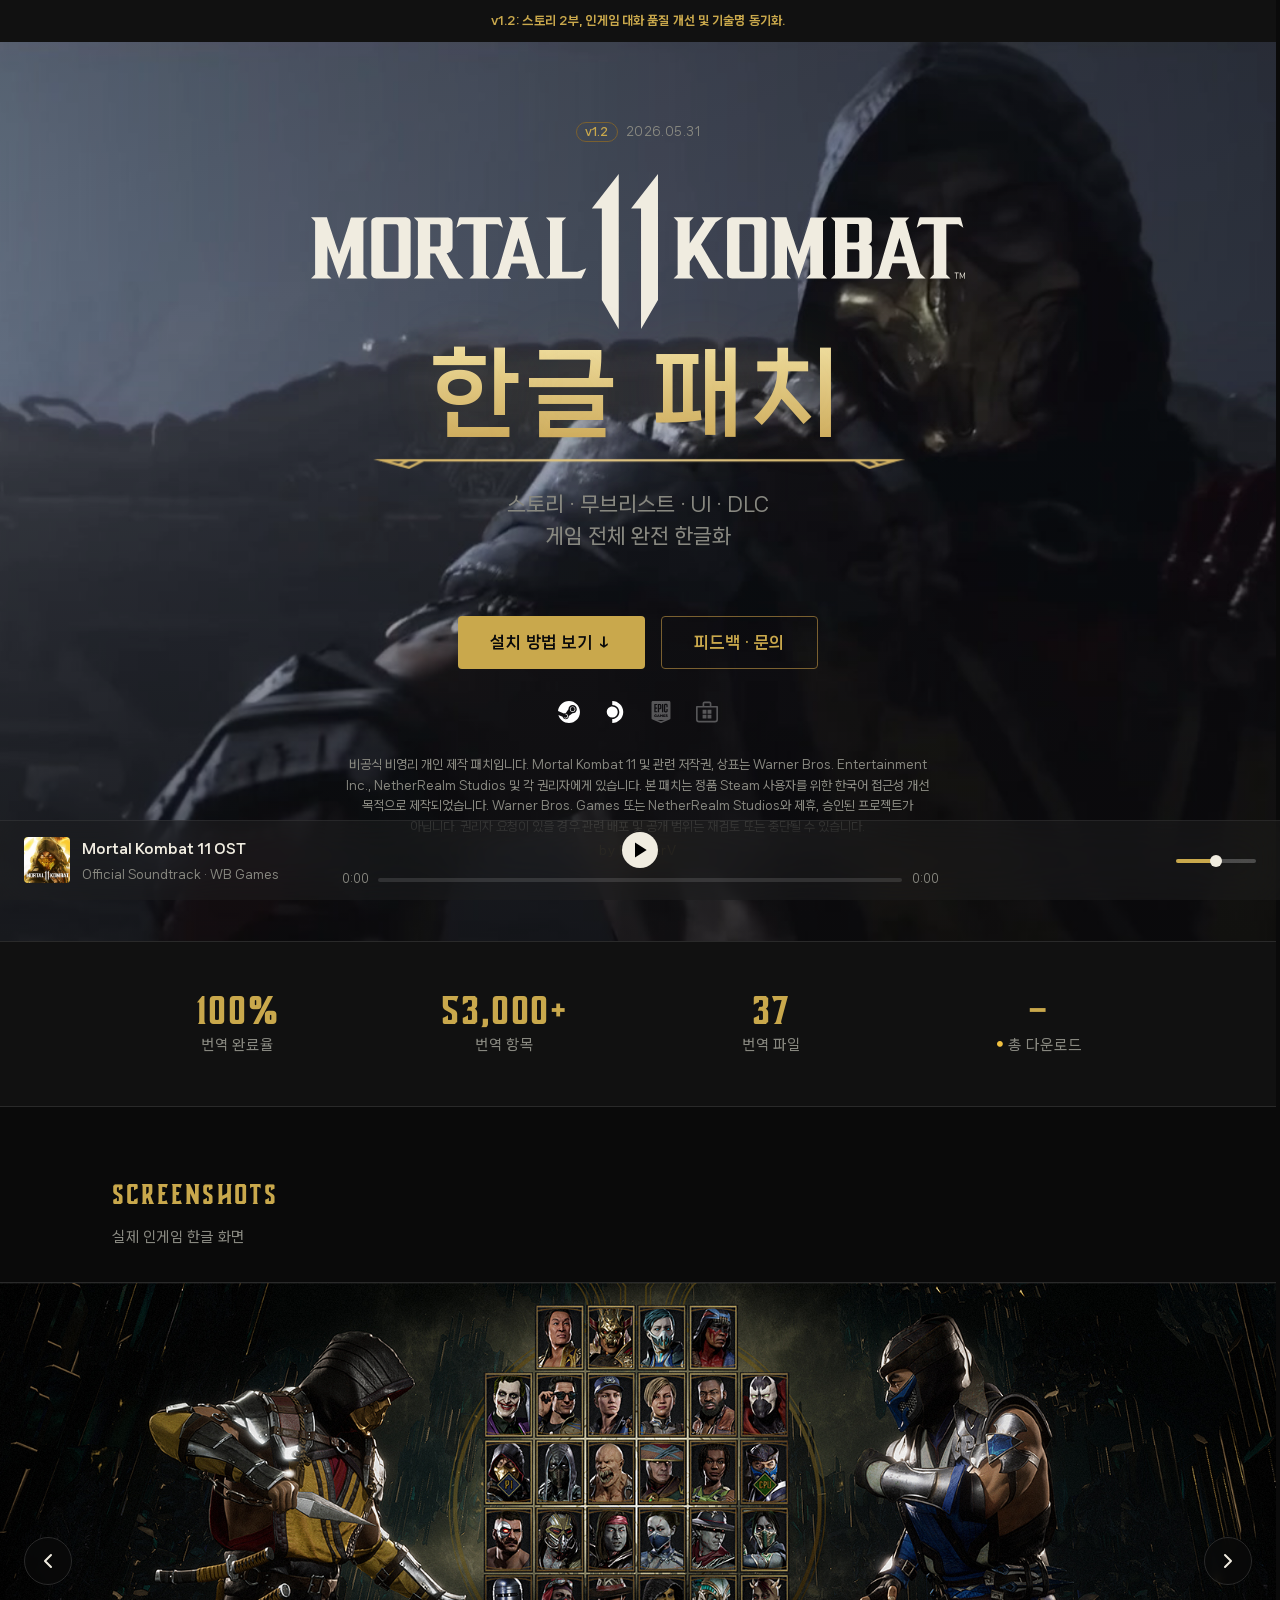
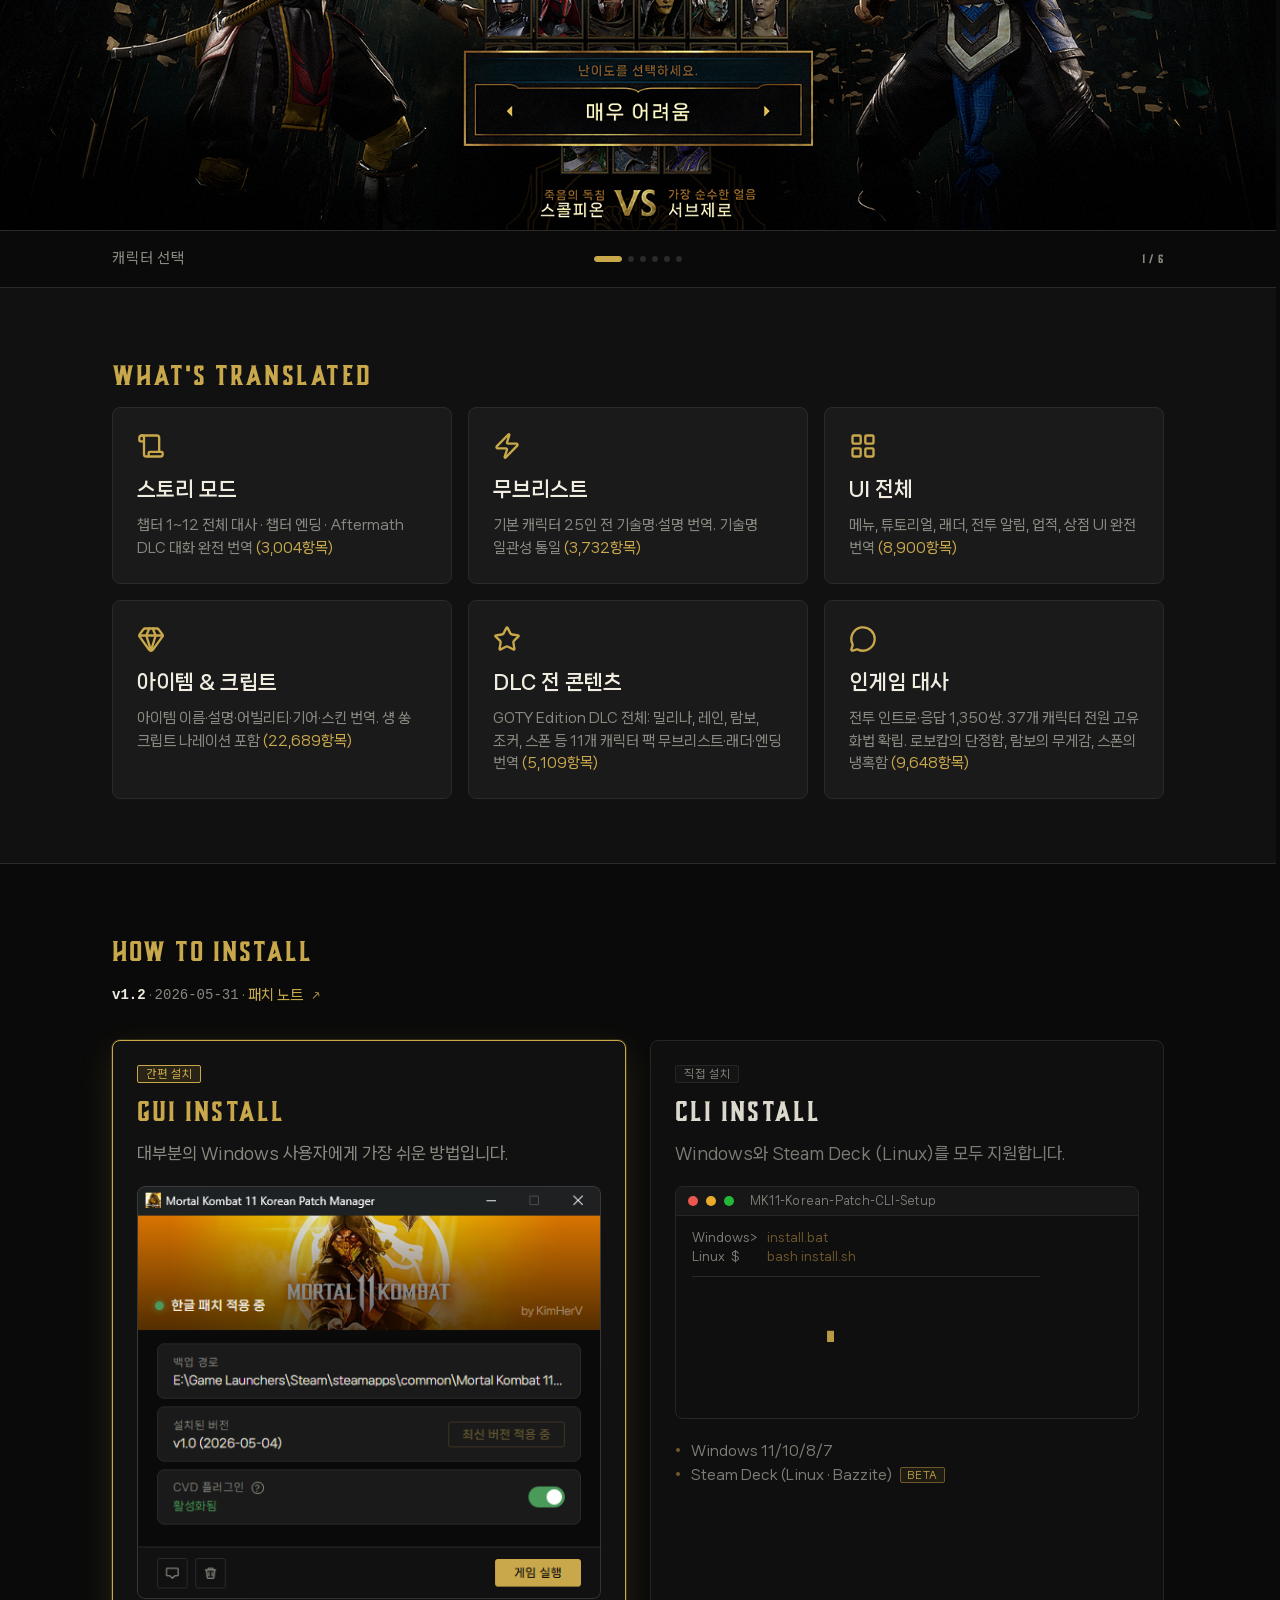
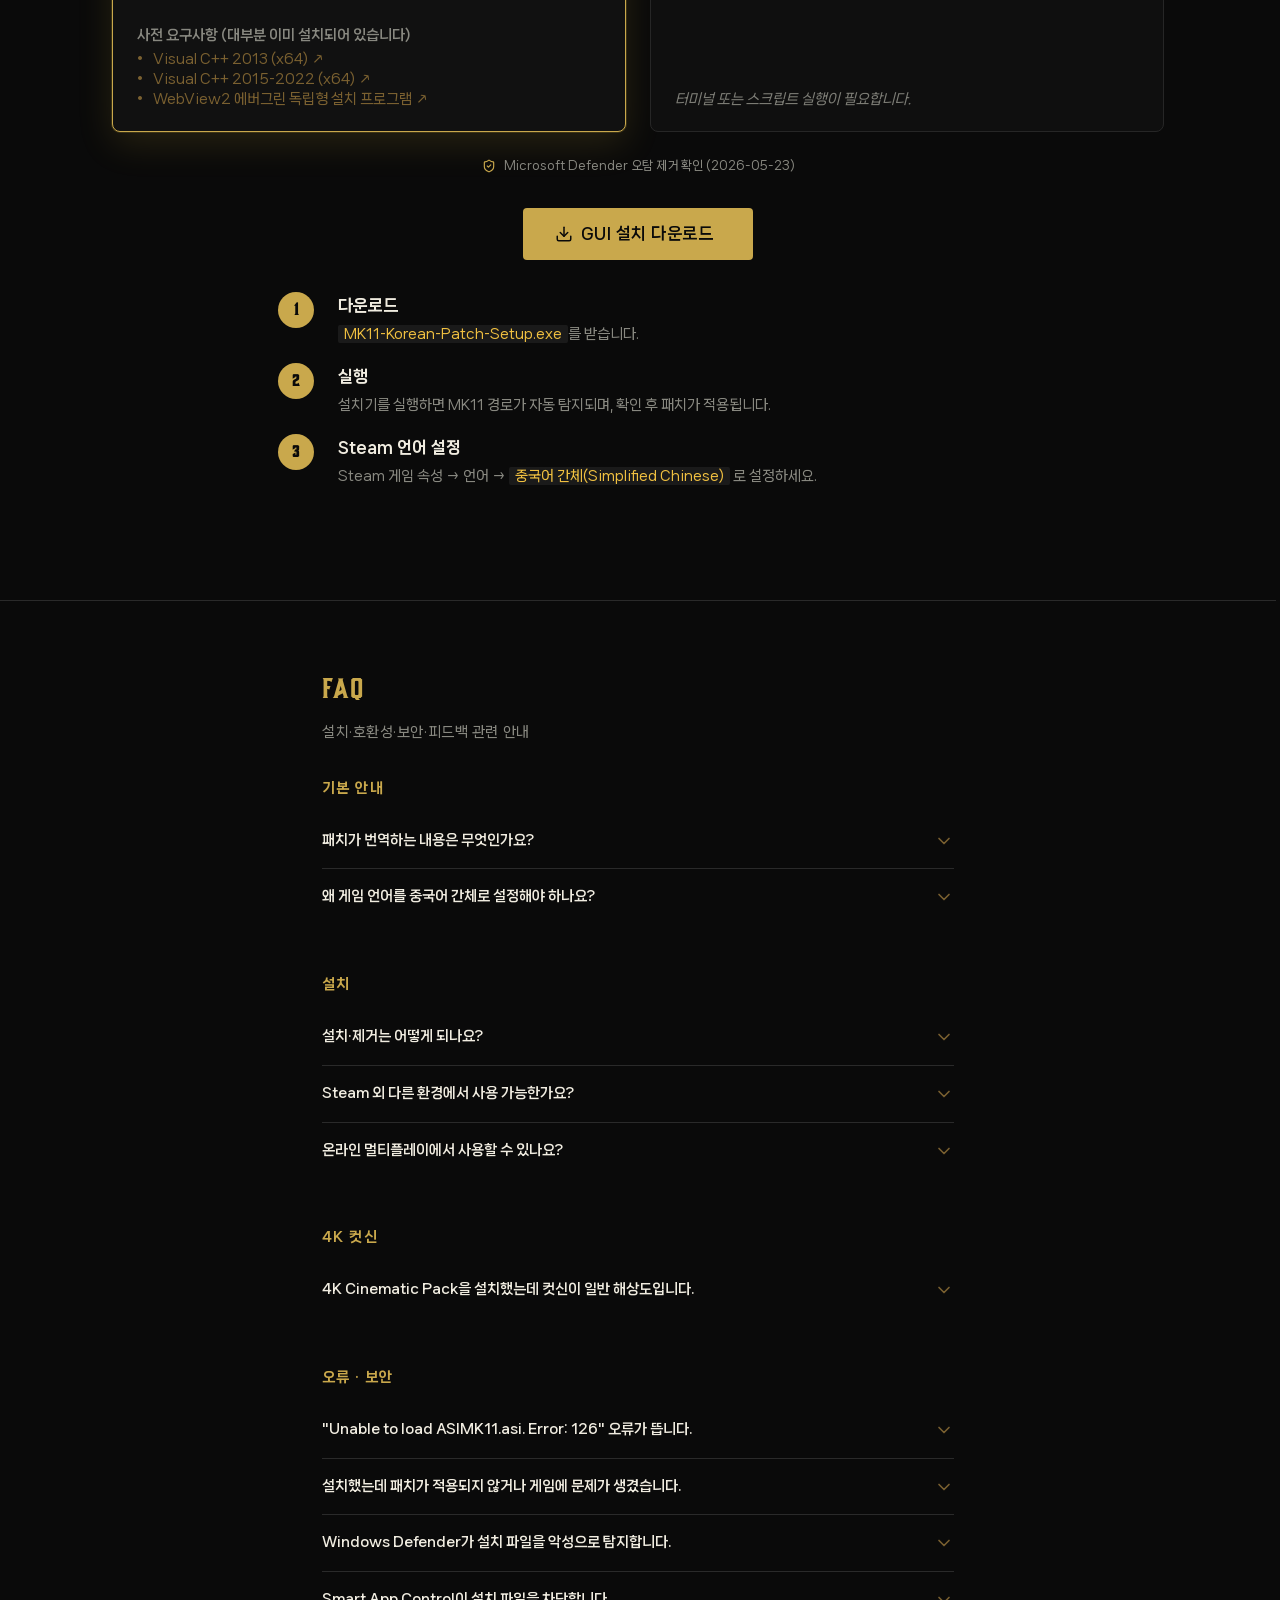
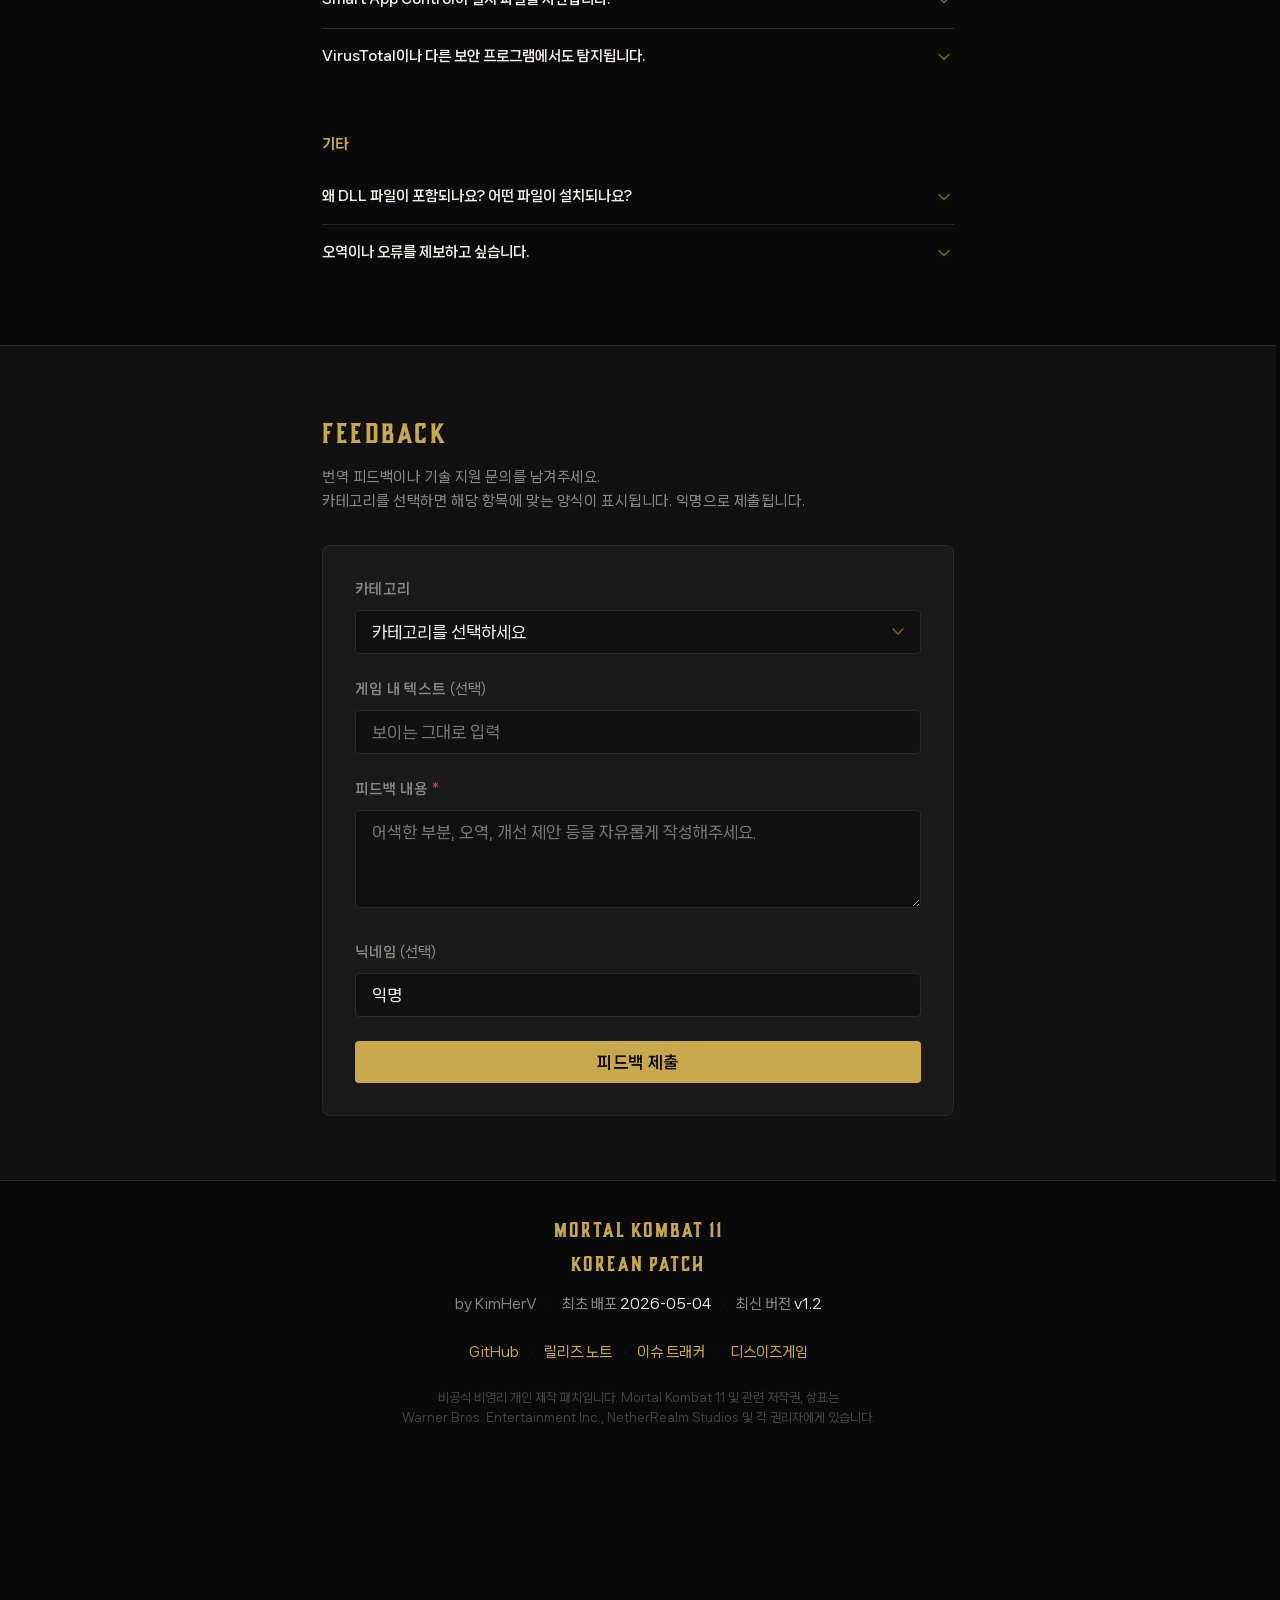
==== commit e315f850: "landing: intro splash, NanumSquare Neo font fix, hero/UI polish - Add MK11 intro splash (loading scr" ====
--- a/landing/index.html
+++ b/landing/index.html
@@ -133,6 +133,17 @@
     });
   }());
   </script>
+  <script>
+  /* Hold the hero entrance animation until the splash (loading) lifts.
+     Otherwise it plays out during loading and looks "already finished" on reveal.
+     Without JS the class is never added, so the hero plays normally (a11y fallback).
+     A 6s safety release ensures the page isn't trapped if loading.js never runs. */
+  (function () {
+    var d = document.documentElement;
+    d.classList.add('mk11-loading');
+    setTimeout(function () { d.classList.remove('mk11-loading'); }, 6000);
+  })();
+  </script>
   <script src="content.js"></script>
   <script src="lucide.min.js"></script>
   <!-- Cloudflare Web Analytics -->
@@ -140,6 +151,15 @@
   <!-- End Cloudflare Web Analytics -->
 </head>
 <body>
+
+  <!-- ── MK11 intro splash (shown every load · click/Esc to skip · auto-clears via CSS even without JS) ─ -->
+  <div id="mk11-splash" aria-hidden="true">
+    <div class="mk11-splash__stage">
+      <svg class="mk11-splash__svg splash-outline" viewBox="0 0 560.02 513.74" aria-hidden="true"><path d="M531.32,401.77h4.81v15.08h1.8v-15.08h4.83v-1.6h-11.42v1.6H531.32z M553.04,411.99l-5.51-11.83h-1.78v16.68h1.78v-12.67l4.63,10.05h1.53l4.56-10.05v12.67h1.78v-16.68h-1.78L553.04,411.99z M507.54,393.81l-77.96-132.09l67.11-101.68l34.2-22.29h-98.73l12.32,18.69l-55.69,84.51v82.52l10.29-15.64c0,0,54.5,91.91,64.43,108.96h69.79L507.54,393.81z M373.14,417.27l-56.04,96.21V114.16h-32.97L373.14,0L373.14,417.27z M243.32,513.74l-56.04-96.52V114.12H154.3L243.32,0v513.68L243.32,513.74z M171.61,294.73V172.61c-15.51,49.36-43.22,133.58-43.22,133.58S78.22,158.84,73.21,139.42c-0.28-1.06-1.25-1.8-2.35-1.78H0l19.01,19.03c0,13.69,0,241.07-0.22,241.77L0,417.2h93.86l0,0l-18.97-18.87c-0.14-0.66-0.22-130.57-0.22-130.57l53.64,149.46L171.61,294.73z"/></svg>
+      <svg class="mk11-splash__svg splash-fill" viewBox="0 0 560.02 513.74" aria-hidden="true"><path d="M531.32,401.77h4.81v15.08h1.8v-15.08h4.83v-1.6h-11.42v1.6H531.32z M553.04,411.99l-5.51-11.83h-1.78v16.68h1.78v-12.67l4.63,10.05h1.53l4.56-10.05v12.67h1.78v-16.68h-1.78L553.04,411.99z M507.54,393.81l-77.96-132.09l67.11-101.68l34.2-22.29h-98.73l12.32,18.69l-55.69,84.51v82.52l10.29-15.64c0,0,54.5,91.91,64.43,108.96h69.79L507.54,393.81z M373.14,417.27l-56.04,96.21V114.16h-32.97L373.14,0L373.14,417.27z M243.32,513.74l-56.04-96.52V114.12H154.3L243.32,0v513.68L243.32,513.74z M171.61,294.73V172.61c-15.51,49.36-43.22,133.58-43.22,133.58S78.22,158.84,73.21,139.42c-0.28-1.06-1.25-1.8-2.35-1.78H0l19.01,19.03c0,13.69,0,241.07-0.22,241.77L0,417.2h93.86l0,0l-18.97-18.87c-0.14-0.66-0.22-130.57-0.22-130.57l53.64,149.46L171.61,294.73z"/></svg>
+    </div>
+  </div>
+  <!-- Splash control lives in loading.js (the unified intro + loader controller) -->
 
   <!-- ── ANNOUNCEMENT BANNER ──────────────────────────────────── -->
   <div id="site-banner" class="site-banner" role="status" hidden>
@@ -164,7 +184,7 @@
     </video>
 
     <div class="hero-inner">
-      <p class="hero-eyebrow" data-i18n="hero.eyebrow"></p>
+      <p class="hero-eyebrow" id="hero-eyebrow"></p>
       <h1 class="hero-title">
         <svg class="hero-logo" xmlns="http://www.w3.org/2000/svg" viewBox="0 0 1173.68 278.52" aria-label="MORTAL KOMBAT 11" role="img" focusable="false">
           <path d="M552.33,278.52l-30.38-52.32V61.91h-17.88L552.33,0V278.52z M622.75,0l-48.3,61.91h17.88v216.47l30.42-52.17
@@ -330,8 +350,8 @@
     </div>
   </section>
 
-  <!-- ── ENGINE ─────────────────────────────────────────────── -->
-  <section class="section section-dark" id="engine">
+  <!-- ── ENGINE: hidden (not ready for release) ───────────── -->
+  <section class="section section-dark" id="engine" hidden>
     <div class="container">
       <div class="engine-heading-row">
         <h2 class="section-title" data-i18n="engine.heading"></h2>
@@ -938,8 +958,29 @@
 
   </div>
 
+  <!-- Back-to-top button (appears on scroll down · Lucide arrow-up) -->
+  <button id="to-top" class="to-top" type="button" aria-label="Back to top" title="Back to top">
+    <i data-lucide="arrow-up" aria-hidden="true"></i>
+  </button>
+
   <script src="player.js"></script>
   <script>lucide.createIcons();</script>
+  <script>
+  /* Hero eyebrow: render content.js "ver X.Y (DATE)" as chip (vX.Y) + muted date.
+     The content.js value is left unchanged, so the release_meta regexes still match (display only). */
+  (function () {
+    var el = document.getElementById('hero-eyebrow');
+    var raw = window.MK11_CONTENT && window.MK11_CONTENT['hero.eyebrow'];
+    if (!el || !raw) return;
+    var m = /ver\s+([\d.]+)\s*\((\d{4})-(\d{2})-(\d{2})\)/.exec(raw);
+    if (!m) { el.textContent = raw; return; }
+    var ver = 'v' + m[1], date = m[2] + '.' + m[3] + '.' + m[4];
+    var chip = document.createElement('span'); chip.className = 'hero-ver-chip'; chip.textContent = ver;
+    var d = document.createElement('span'); d.className = 'hero-ver-date'; d.textContent = date;
+    el.textContent = ''; el.appendChild(chip); el.appendChild(d);
+    el.setAttribute('aria-label', ver + ' · ' + date);
+  })();
+  </script>
   <script>
   document.addEventListener('mousemove', function (e) {
     var card = e.target.closest('.reveal');
--- a/landing/style.css
+++ b/landing/style.css
@@ -2,9 +2,9 @@
 
 /* ── Fonts ─────────────────────────────────────────────────── */
 @font-face {
-  font-family: 'NanumSquareNeo';
-  src: url('assets/fonts/kor.woff2') format('woff2-variations');
-  font-weight: 300 900;
+  font-family: 'NanumSquare Neo';
+  src: url('assets/fonts/kor.woff2') format('woff2');
+  font-weight: 100 900;
   font-style: normal;
   font-display: swap;
 }
@@ -24,6 +24,8 @@
    Landing-specific overrides only: */
 :root {
   --color-text-secondary: #888880; /* keep explicit for legacy refs */
+  /* Scrim system: same black base (#0a0a0a). Only alpha/stops vary per context. */
+  --scrim-base: 10, 10, 10;
 }
 
 /* Kombat11: single Regular weight. Synthesized bold disabled. */
@@ -50,7 +52,7 @@
 body {
   background: var(--color-bg);
   color: var(--color-text-primary);
-  font-family: 'NanumSquareNeo', sans-serif;
+  font-family: 'NanumSquare Neo';
   font-size: var(--text-body);
   line-height: 1.7;
   word-break: keep-all;
@@ -61,7 +63,7 @@
 a:hover { color: var(--color-gold-bright); }
 img { display: block; width: 100%; height: auto; }
 code {
-  font-family: 'NanumSquareNeo', sans-serif;
+  font-family: 'NanumSquare Neo';
   background: var(--color-surface-raised);
   padding: 1px 6px;
   border-radius: var(--radius-sm);
@@ -160,16 +162,15 @@
   pointer-events: none;
 }
 
-/* Gold gradient overlay on video. Bottom fade for text readability. */
+/* Unified scrim: light, bottom-weighted fade. Gold radial removed, shared base.
+   Keeps the video as visible as possible while preserving bottom CTA/text legibility. */
 .hero::before {
   content: '';
   position: absolute; inset: 0;
-  background:
-    linear-gradient(to bottom,
-      rgba(0,0,0,0.35) 0%,
-      rgba(0,0,0,0.1)  40%,
-      rgba(0,0,0,0.5)  100%),
-    radial-gradient(ellipse 80% 50% at 50% 100%, rgba(201,168,76,.12) 0%, transparent 70%);
+  background: linear-gradient(to bottom,
+    rgba(var(--scrim-base), 0.20) 0%,
+    rgba(var(--scrim-base), 0.06) 45%,
+    rgba(var(--scrim-base), 0.50) 100%);
   z-index: 1;
   pointer-events: none;
 }
@@ -180,6 +181,33 @@
   text-transform: uppercase;
   color: var(--color-gold);
   margin-bottom: var(--space-8);
+}
+/* Hero version line: chip (v1.2) + muted date. Scoped to #id since .hero-eyebrow is also used by the changelog heading. */
+#hero-eyebrow {
+  display: flex;
+  justify-content: center;
+  align-items: center;
+  gap: var(--space-2);
+  font-size: 0.72rem;
+  text-transform: none;
+  letter-spacing: normal;
+  color: var(--color-text-secondary);
+}
+#hero-eyebrow .hero-ver-chip {
+  border: 1px solid var(--color-gold-dim);
+  color: var(--color-gold);
+  border-radius: 999px;
+  padding: 1px 8px;
+  font-weight: 600;
+  letter-spacing: .02em;
+  line-height: 1.4;
+}
+#hero-eyebrow .hero-ver-date {
+  color: var(--color-text-secondary);
+  letter-spacing: .04em;
+}
+@media (max-width: 768px) {
+  #hero-eyebrow { font-size: 0.64rem; }
 }
 .hero-title {
   font-family: 'Kombat11', sans-serif;
@@ -213,7 +241,7 @@
   -webkit-background-clip: text;
   background-clip: text;
   -webkit-text-fill-color: transparent;
-  font-family: 'Noto Sans KR', sans-serif;
+  font-family: 'NanumSquare Neo';
   font-weight: 600;
   margin-bottom: var(--space-4);
 }
@@ -938,7 +966,7 @@
   font-size: 11px;
   font-weight: 400;
   letter-spacing: 0.06em;
-  font-family: 'NanumSquareNeo', sans-serif;
+  font-family: 'NanumSquare Neo';
 }
 .card-badge-gold {
   border: 1px solid var(--color-gold);
@@ -1009,7 +1037,7 @@
   background: var(--color-surface);
   border: 1px solid var(--color-border);
   overflow: hidden;
-  font-family: 'NanumSquareNeo', sans-serif;
+  font-family: 'NanumSquare Neo';
 }
 .card-cli-viewer-bar {
   display: flex;
@@ -1026,12 +1054,10 @@
   border-radius: 50%;
   display: inline-block;
 }
-.card-cli-viewer-dot--r,
-.card-cli-viewer-dot--y,
-.card-cli-viewer-dot--g { background: rgba(255, 255, 255, 0.18); }
-.install-card.is-selected .card-cli-viewer-dot--r { background: #ff5f57; }
-.install-card.is-selected .card-cli-viewer-dot--y { background: #febc2e; }
-.install-card.is-selected .card-cli-viewer-dot--g { background: #28c840; }
+/* macOS traffic lights: always lit, regardless of selection */
+.card-cli-viewer-dot--r { background: #ff5f57; }
+.card-cli-viewer-dot--y { background: #febc2e; }
+.card-cli-viewer-dot--g { background: #28c840; }
 .card-cli-viewer-title {
   margin-left: var(--space-2);
   font-size: 11px;
@@ -1043,7 +1069,7 @@
   padding: var(--space-3) var(--space-4);
   font-size: 12px;
   line-height: 1.65;
-  font-family: 'NanumSquareNeo', 'Courier New';
+  font-family: 'NanumSquare Neo', 'Courier New';
   color: var(--color-text-secondary);
   white-space: pre;
   overflow-x: hidden;
@@ -1822,7 +1848,7 @@
   background: none;
   border: none;
   color: var(--color-gold);
-  font-family: 'NanumSquareNeo', sans-serif;
+  font-family: 'NanumSquare Neo';
   font-size: var(--text-small);
   font-weight: 700;
   letter-spacing: 0.01em;
@@ -1866,7 +1892,7 @@
   -webkit-backdrop-filter: blur(8px);
   z-index: 900;
   cursor: pointer;
-  font-family: 'NanumSquareNeo', sans-serif;
+  font-family: 'NanumSquare Neo';
   font-size: 0.75rem;
   font-weight: 700;
   letter-spacing: .06em;
@@ -2249,6 +2275,13 @@
 .mp-unmute-hint.visible {
   opacity: 1;
   pointer-events: auto;
+}
+/* Show the unmute hint only after the player finishes its entrance slide
+   (the hint depends on the player). Otherwise it appears alone while the
+   splash still has the player off-screen. */
+.music-player:not(.is-entered) .mp-unmute-hint {
+  opacity: 0 !important;
+  pointer-events: none;
 }
 .mp-unmute-hint:hover { background: var(--color-gold-bright); }
 
@@ -2484,13 +2517,13 @@
 .eng-node { cursor: pointer; }
 .eng-node:hover .eng-node-ring { filter: brightness(1.3); }
 .eng-node-label {
-  font-family: 'NanumSquareNeo', sans-serif;
+  font-family: 'NanumSquare Neo';
   pointer-events: none;
   user-select: none;
 }
 .eng-zoom-label {
   font-size: 11px;
-  font-family: 'Kombat11', 'NanumSquareNeo', monospace;
+  font-family: 'Kombat11', 'NanumSquare Neo', monospace;
   fill: var(--color-text-secondary);
   pointer-events: none;
   user-select: none;
@@ -2771,7 +2804,7 @@
   position: absolute;
   inset: 0;
   background:
-    linear-gradient(to bottom, rgba(10,10,10,0.92) 0%, rgba(10,10,10,0.84) 50%, rgba(10,10,10,0.92) 100%);
+    linear-gradient(to bottom, rgba(var(--scrim-base),0.92) 0%, rgba(var(--scrim-base),0.84) 50%, rgba(var(--scrim-base),0.92) 100%);
   pointer-events: none;
   z-index: 0;
 }
@@ -2793,7 +2826,7 @@
   position: absolute;
   inset: 0;
   background:
-    linear-gradient(to bottom, rgba(10,10,10,0.92) 0%, rgba(10,10,10,0.92) 50%, rgba(10,10,10,0.92) 100%);
+    linear-gradient(to bottom, rgba(var(--scrim-base),0.92) 0%, rgba(var(--scrim-base),0.92) 50%, rgba(var(--scrim-base),0.92) 100%);
   pointer-events: none;
   z-index: 0;
 }
@@ -2890,7 +2923,7 @@
 body.changelog-page {
   background: var(--color-bg);
   color: var(--color-text-primary);
-  font-family: 'NanumSquareNeo', sans-serif;
+  font-family: 'NanumSquare Neo';
   /* Wrap Korean text at word boundaries instead of syllable-by-syllable.
      Fallback to break-word so long English words / URLs stay inside the box. */
   word-break: keep-all;
@@ -2911,7 +2944,7 @@
 .changelog-page .cl-install,
 .changelog-page .cl-install p,
 .changelog-page .changelog-sub {
-  font-family: 'NanumSquareNeo', sans-serif;
+  font-family: 'NanumSquare Neo';
 }
 
 .changelog-header {
@@ -2978,7 +3011,7 @@
   background: transparent;
   color: var(--color-text-secondary);
   font-size: 0.9375rem;
-  font-family: 'NanumSquareNeo', sans-serif;
+  font-family: 'NanumSquare Neo';
   cursor: pointer;
   transition: color 0.15s;
   line-height: 1.4;
@@ -3004,7 +3037,7 @@
   border-radius: 999px;
   border: none;
   font-size: 0.6875rem;
-  font-family: 'NanumSquareNeo', sans-serif;
+  font-family: 'NanumSquare Neo';
   cursor: pointer;
   transition: opacity 0.15s;
   line-height: 1.4;
@@ -3097,7 +3130,7 @@
   color: var(--color-text-secondary);
 }
 .cl-version-title {
-  font-family: 'NanumSquareNeo', sans-serif;
+  font-family: 'NanumSquare Neo';
   font-size: var(--text-subheading);
   font-weight: 700;
   margin: 0;
@@ -3215,7 +3248,7 @@
   color: var(--color-gold);
   font-size: var(--text-caption);
   text-decoration: none;
-  font-family: 'NanumSquareNeo', sans-serif;
+  font-family: 'NanumSquare Neo';
   border-bottom: 1px solid transparent;
   transition: border-color 0.15s;
 }
@@ -3235,3 +3268,107 @@
   .cl-entry-chips { width: 100%; margin-top: var(--space-1); }
   .cl-tags-sep { display: none; }
 }
+
+/* ── MK11 intro splash (shown every load · outline + gold fill-rise) ──────────
+   Brand intro that replays on every refresh. position:fixed overlay, so it
+   doesn't affect page flow. Even if JS fails, the mk11-splash-out keyframe
+   removes the overlay on its own (so the page is never permanently covered). */
+#mk11-splash {
+  position: fixed;
+  inset: 0;
+  z-index: 100000;
+  display: grid;
+  place-items: center;
+  background: radial-gradient(120% 120% at 50% 35%, #15140f 0%, #0a0a0c 60%, #050506 100%);
+  /* Normally loading.js clears it via .mk11-splash--out (waits for real readiness).
+     The animation below is a CSS fail-safe that only matters if JS dies — force-removes after 6s. */
+  animation: mk11-splash-out 700ms ease 6000ms forwards;
+}
+/* When the user skips immediately via click/Esc */
+#mk11-splash.mk11-splash--out {
+  opacity: 0;
+  pointer-events: none;
+  transition: opacity 0.45s ease;
+}
+#mk11-splash .mk11-splash__stage {
+  position: relative;
+  width: min(238px, 43vw);
+  aspect-ratio: 560 / 514;
+}
+#mk11-splash .mk11-splash__svg {
+  position: absolute;
+  inset: 0;
+  width: 100%;
+  height: 100%;
+  overflow: visible;
+}
+/* Always-visible symbol outline */
+#mk11-splash .splash-outline path {
+  fill: none;
+  stroke: var(--color-gold);
+  stroke-width: 2;
+  vector-effect: non-scaling-stroke;
+  opacity: 0.28;
+}
+/* Design-system primary gold fills from bottom to top */
+#mk11-splash .splash-fill path { fill: var(--color-gold); stroke: none; }
+#mk11-splash .splash-fill {
+  clip-path: inset(100% 0 0 0);
+  animation: mk11-splash-rise 1400ms cubic-bezier(0.22, 0.61, 0.36, 1) forwards;
+}
+@keyframes mk11-splash-rise {
+  from { clip-path: inset(100% 0 0 0); }
+  to   { clip-path: inset(0 0 0 0); }
+}
+@keyframes mk11-splash-out {
+  to { opacity: 0; visibility: hidden; pointer-events: none; }
+}
+/* Reduced motion: show the finished logo with no fill-rise motion.
+   Lift timing is controlled by loading.js (short minimum). fail-safe stays the 6s rule above. */
+@media (prefers-reduced-motion: reduce) {
+  #mk11-splash .splash-fill { clip-path: inset(0 0 0 0); animation: none; }
+}
+
+/* ── Back-to-top button ─────────────────────────────────────────
+   Appears at bottom-right on scroll down. Floated above the fixed music
+   player (80px, 62px on mobile) so they don't overlap. Design-system gold. */
+.to-top {
+  position: fixed;
+  right: 20px;
+  bottom: calc(80px + 16px);          /* above the music player */
+  z-index: 950;                       /* above player (900), below modals (1000+) */
+  width: 44px;
+  height: 44px;
+  display: grid;
+  place-items: center;
+  border-radius: 50%;
+  border: 1px solid var(--color-gold-dim);
+  background: var(--color-surface-raised);
+  color: var(--color-gold);
+  cursor: pointer;
+  opacity: 0;
+  transform: translateY(8px);
+  pointer-events: none;               /* not clickable while hidden */
+  box-shadow: 0 4px 14px rgba(0, 0, 0, 0.4);
+  transition: opacity 0.25s ease, transform 0.25s ease,
+              background 0.2s ease, color 0.2s ease, border-color 0.2s ease;
+}
+.to-top.is-visible {
+  opacity: 1;
+  transform: translateY(0);
+  pointer-events: auto;
+}
+.to-top:hover {
+  background: var(--color-gold);
+  color: var(--color-bg);
+  border-color: var(--color-gold);
+}
+.to-top svg { width: 20px; height: 20px; }
+
+@media (max-width: 768px) {
+  .to-top { right: 14px; bottom: calc(62px + 14px); width: 42px; height: 42px; }
+}
+@media (prefers-reduced-motion: reduce) {
+  .to-top { transform: none; transition: opacity 0.2s ease; }
+  .to-top.is-visible { transform: none; }
+}
--- a/landing/animations.css
+++ b/landing/animations.css
@@ -65,6 +65,25 @@
 /* ── Music player: slides up after hero sequence ────────── */
 .music-player {
   animation: mk-slide-up-player 400ms var(--anim-ease-out) 1200ms both;
+}
+
+/* ── Pause the hero entrance sequence while the splash (loading) is up ──
+   loading.js removes .mk11-loading the moment the splash lifts, so the
+   sequence plays from the start. Only applies when motion is allowed
+   (reduced-motion already shows everything immediately). */
+@media (prefers-reduced-motion: no-preference) {
+  .mk11-loading .hero-eyebrow,
+  .mk11-loading .hero-logo,
+  .mk11-loading .hero-title-kr,
+  .mk11-loading .hero-divider,
+  .mk11-loading .hero-subtitle,
+  .mk11-loading .hero-actions,
+  .mk11-loading .hero-platforms,
+  .mk11-loading .hero-legal,
+  .mk11-loading .hero-credit,
+  .mk11-loading .music-player {
+    animation-play-state: paused;
+  }
 }
 
 /* ── Scroll-triggered system ────────────────────────────── */
@@ -140,6 +159,23 @@
    on mobile. translateY during active scroll causes momentary hitch on touch devices. */
 .install-card.anim-watch             { transform: none; }
 .install-card.anim-watch.anim-visible { transform: none; }
+
+/* Restore the opacity fade: .install-card { transition: transform,border,shadow }
+   (no opacity) overrode the reveal transition so the fade "snapped", and
+   .install-card:not(.is-selected){opacity:.92} overrode the starting opacity:0
+   so the unselected card (CLI) was stuck. Bring the fade back with enough
+   specificity, while leaving transform/hover to the rules above to preserve
+   the opacity-only design. */
+@media (prefers-reduced-motion: no-preference) {
+  .install-cards > .install-card.anim-watch {
+    opacity: 0;
+    transition: opacity var(--anim-dur-scroll) var(--anim-ease-out),
+                transform 0.15s, border-color 0.15s, box-shadow 0.15s;
+  }
+  .install-cards > .install-card.anim-watch.anim-visible { opacity: 1; }
+  /* Keep the unselected card's 0.92 resting state */
+  .install-cards > .install-card.anim-watch.anim-visible:not(.is-selected) { opacity: 0.92; }
+}
 
 /* ── Reduced motion: accessibility override ─────────────── */
 @media (prefers-reduced-motion: reduce) {
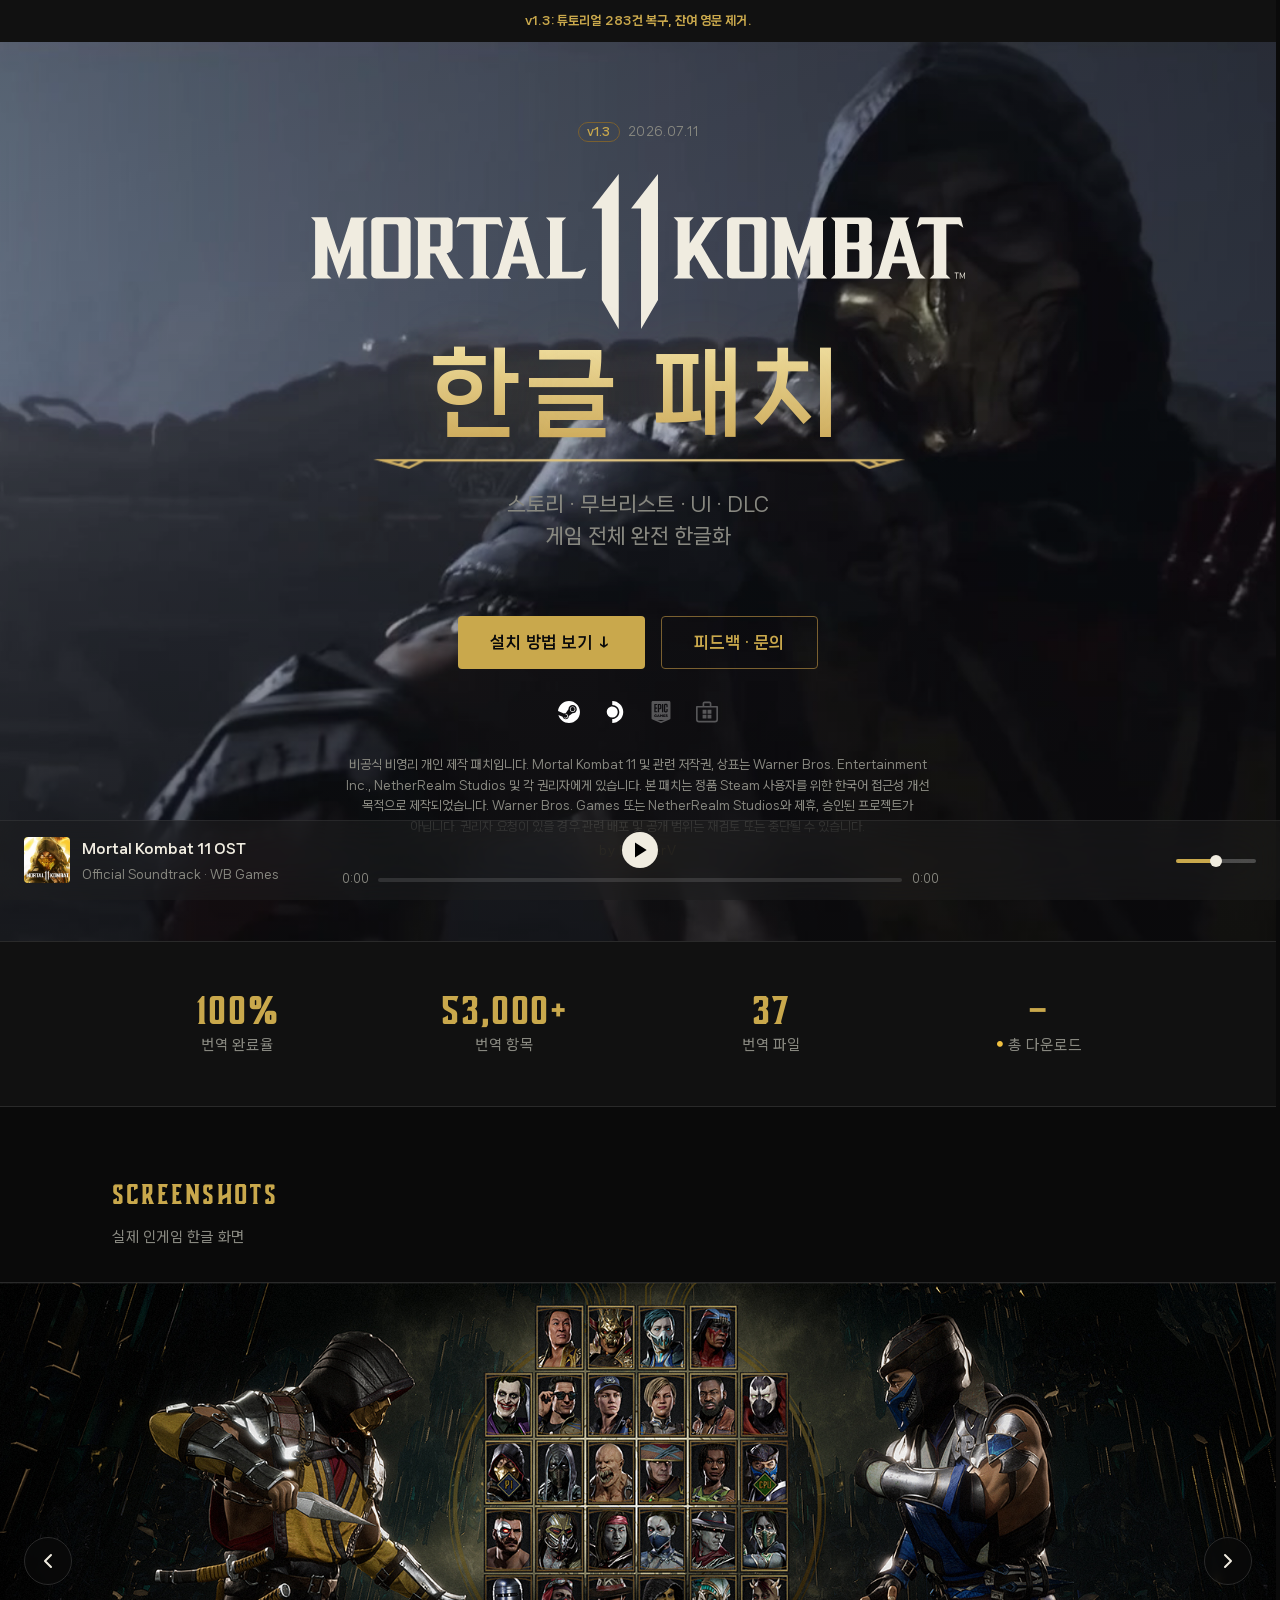
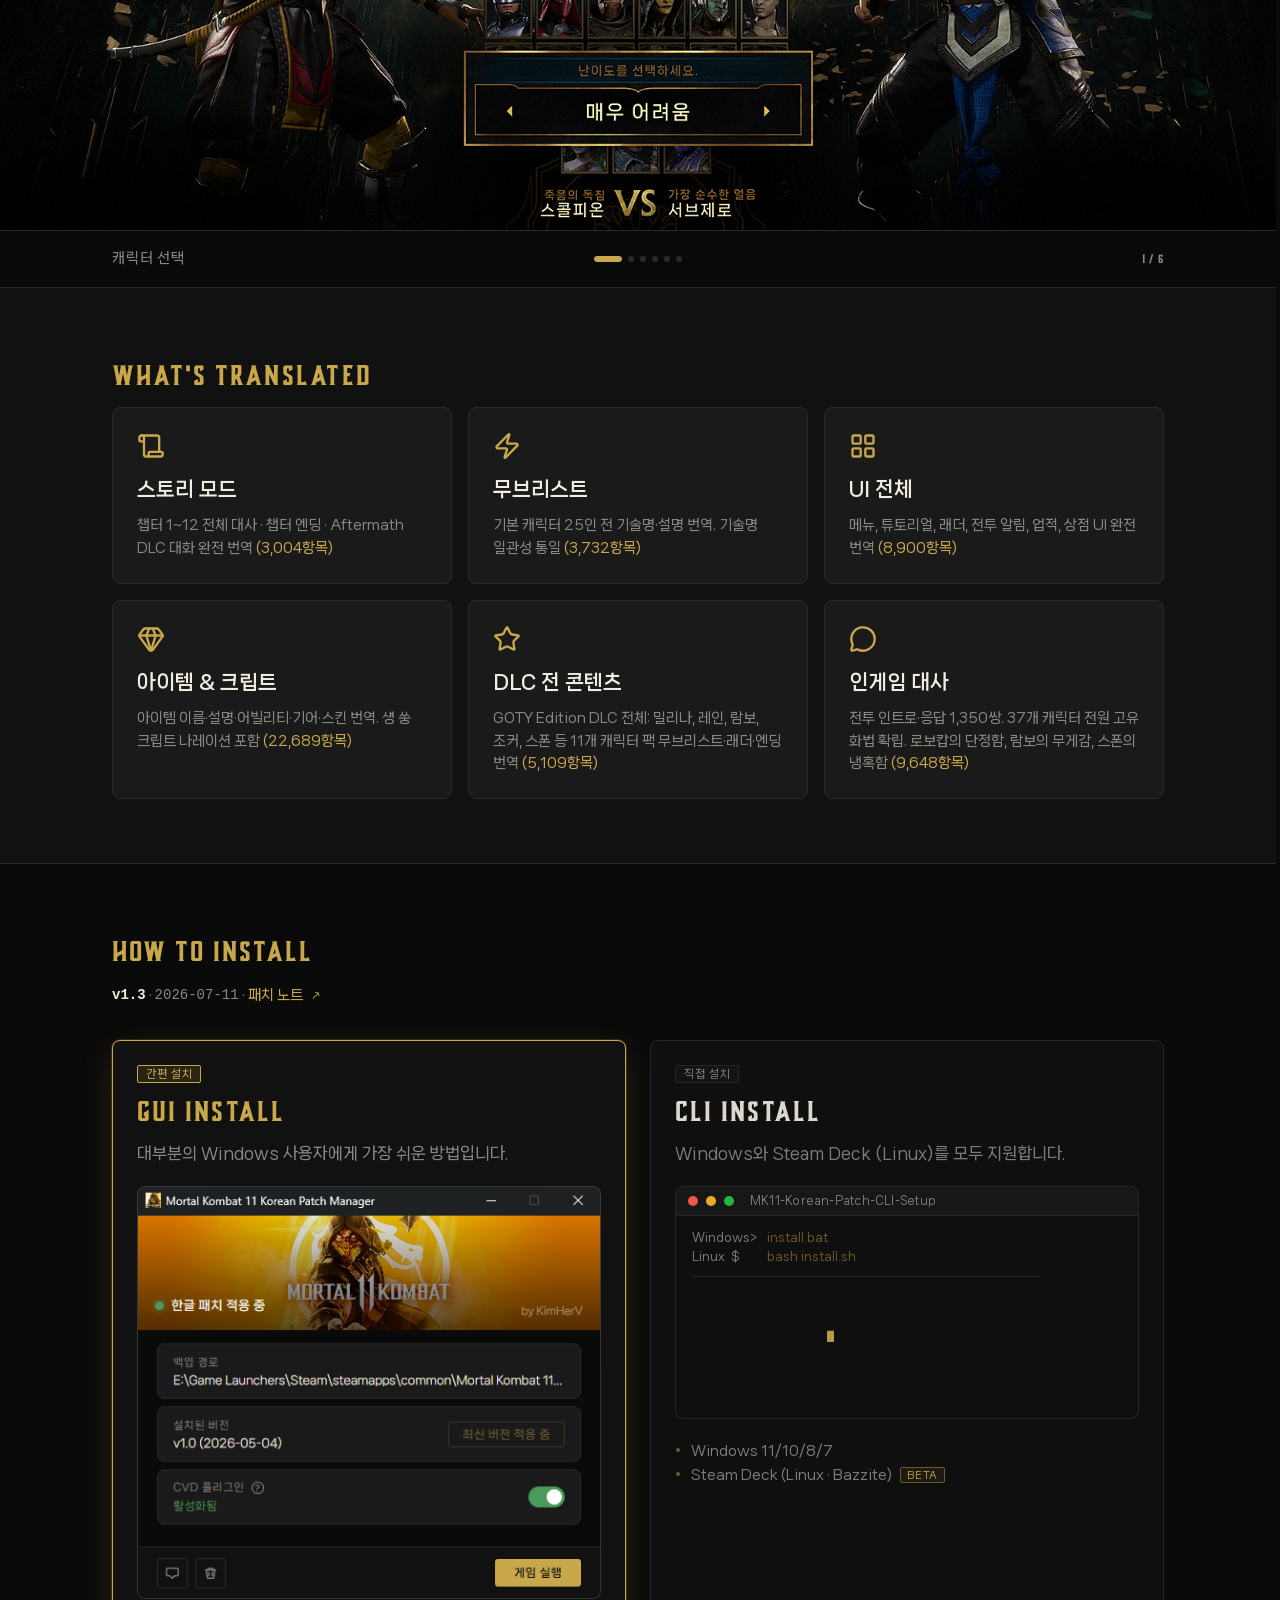
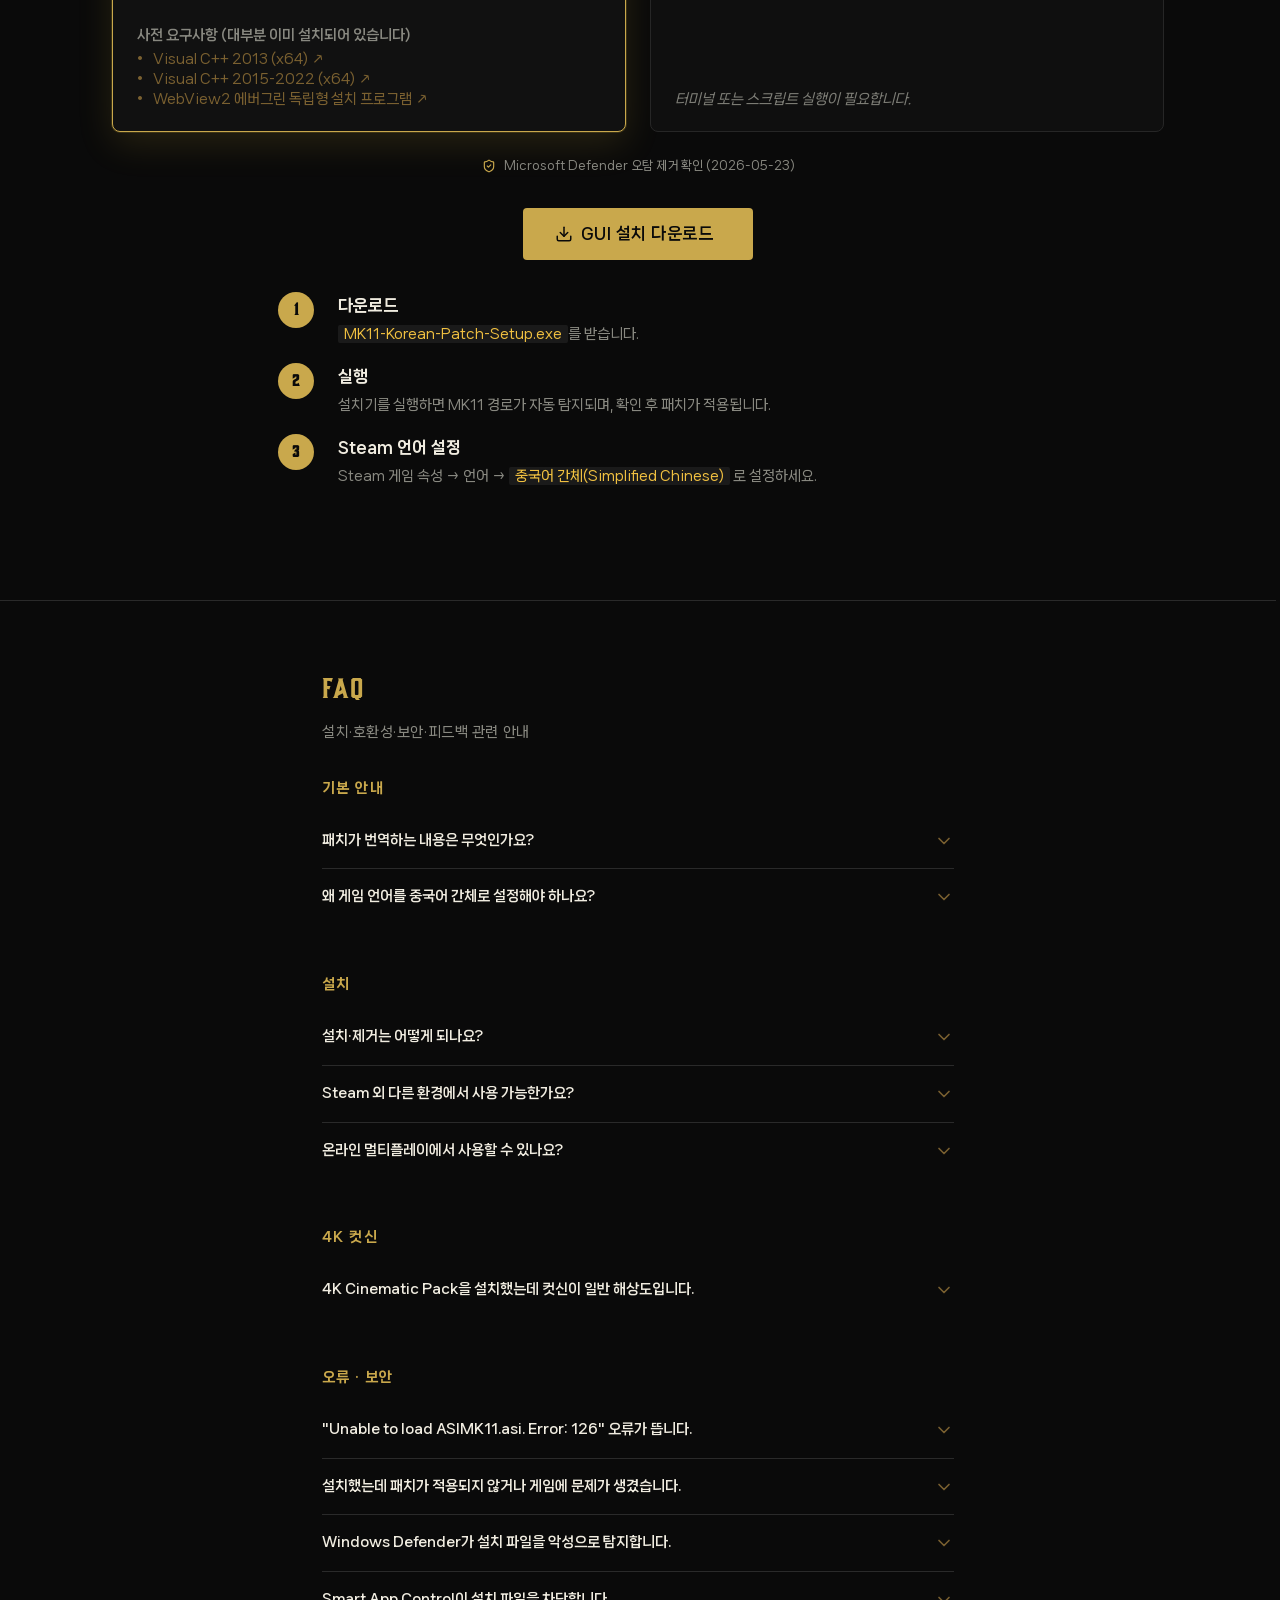
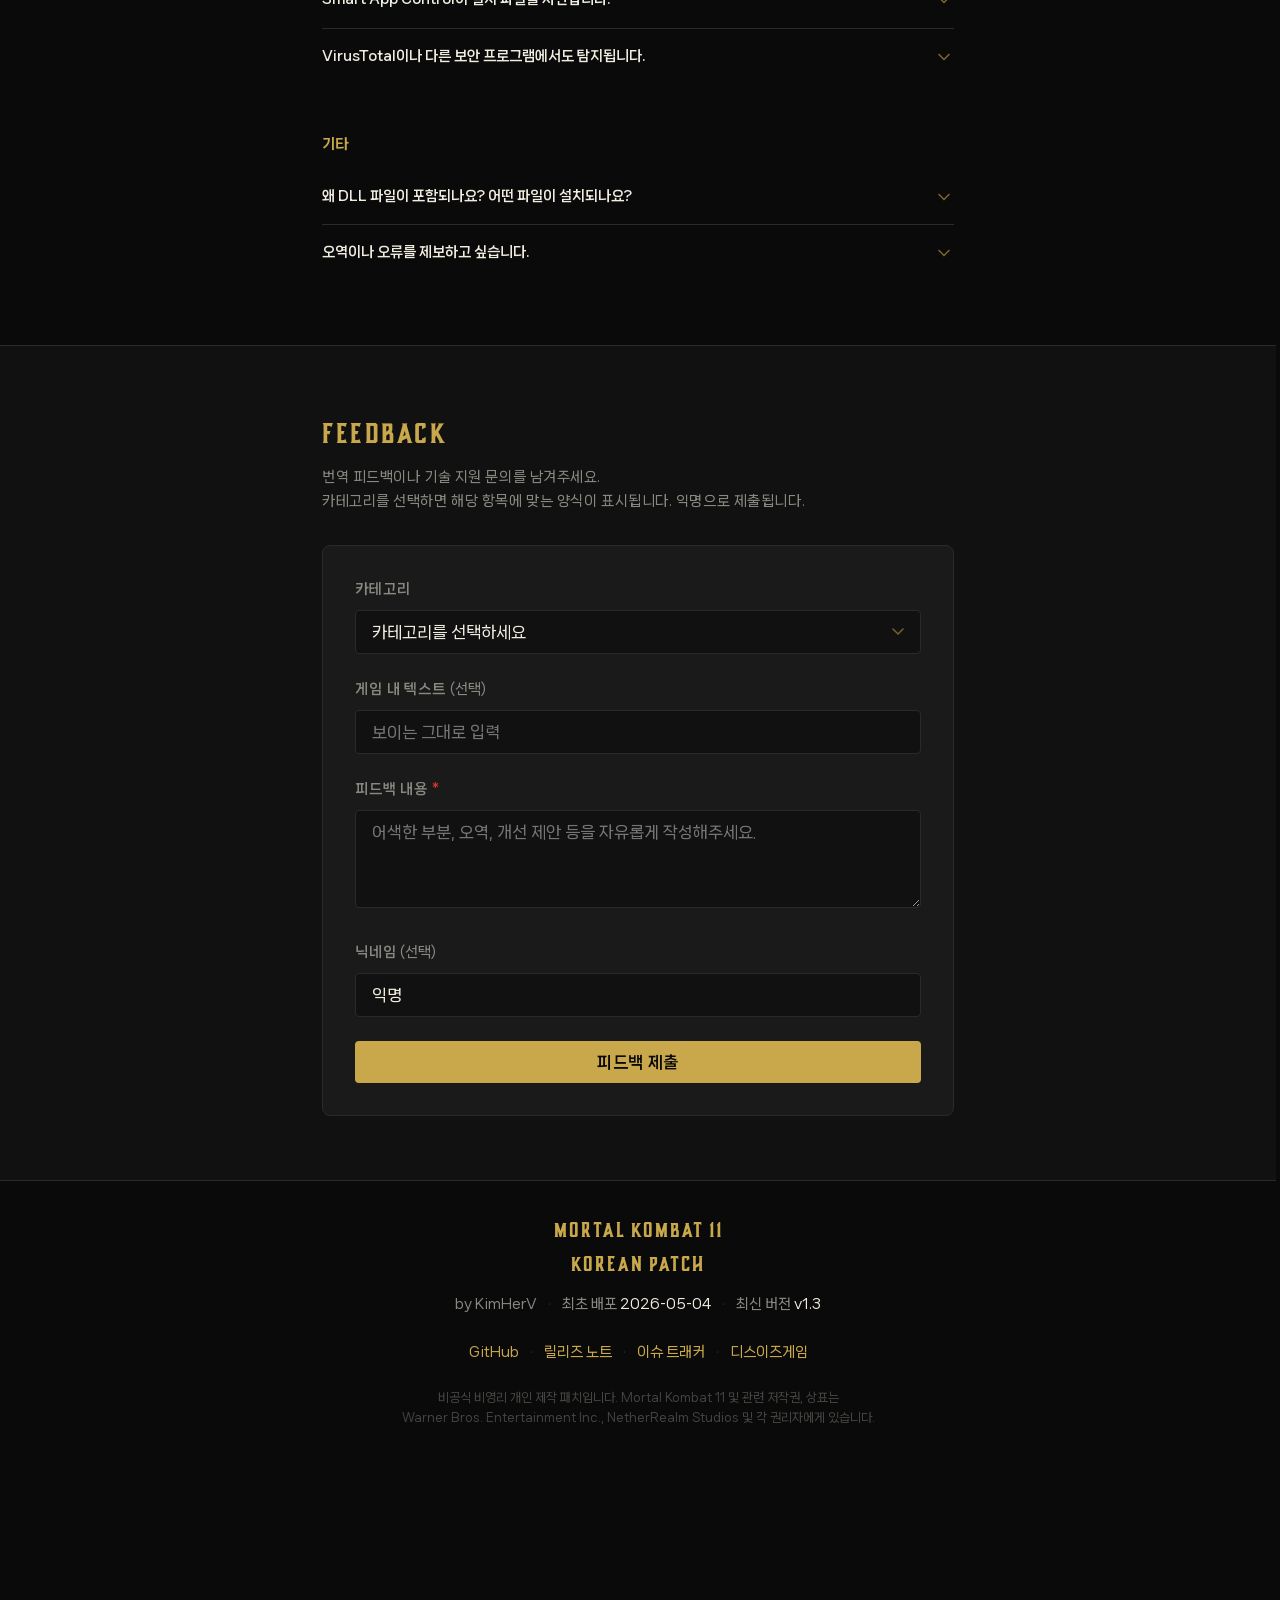
==== commit 575d8d35: "release: v1.3 (2026-07-11)" ====
--- a/landing/index.html
+++ b/landing/index.html
@@ -376,9 +376,9 @@
     <div class="container">
       <h2 class="section-title" data-i18n="install.heading"></h2>
       <p class="section-subtitle install-latest">
-        <span id="latest-version">v1.2</span>
+        <span id="latest-version">v1.3</span>
         ·
-        <span id="latest-date">2026-05-31</span>
+        <span id="latest-date">2026-07-11</span>
         ·
         <a href="changelog.html?tag=translation" target="_blank" rel="noopener">
           <span data-i18n="install.latest_view"></span>
@@ -822,7 +822,7 @@
         <span class="footer-sep">·</span>
         <span class="footer-byline-pair"><span data-i18n="footer.first_release_label"></span>&nbsp;<span class="footer-meta-value">2026-05-04</span></span>
         <span class="footer-sep">·</span>
-        <span class="footer-byline-pair"><span data-i18n="footer.latest_version_label"></span>&nbsp;<span class="footer-meta-value" id="footer-version">v1.2</span></span>
+        <span class="footer-byline-pair"><span data-i18n="footer.latest_version_label"></span>&nbsp;<span class="footer-meta-value" id="footer-version">v1.3</span></span>
       </p>
       <p class="footer-links">
         <a href="https://github.com/KimHerV/mk11-korean-patch" target="_blank" rel="noopener">GitHub</a>
--- a/landing/style.css
+++ b/landing/style.css
@@ -3107,7 +3107,7 @@
   transform: rotate(180deg);
 }
 
-/* 메타 라인 (v1.1 · 2026-05-17 · NEW) */
+/* Meta row (v1.1 · 2026-05-17 · NEW) */
 .cl-version-meta {
   display: flex;
   align-items: center;
@@ -3139,7 +3139,7 @@
   transition: color 0.15s;
 }
 
-/* 펼친 본문 */
+/* Expanded body */
 .cl-version-body {
   padding: 0 var(--space-8) var(--space-8);
   color: var(--color-text-primary);
